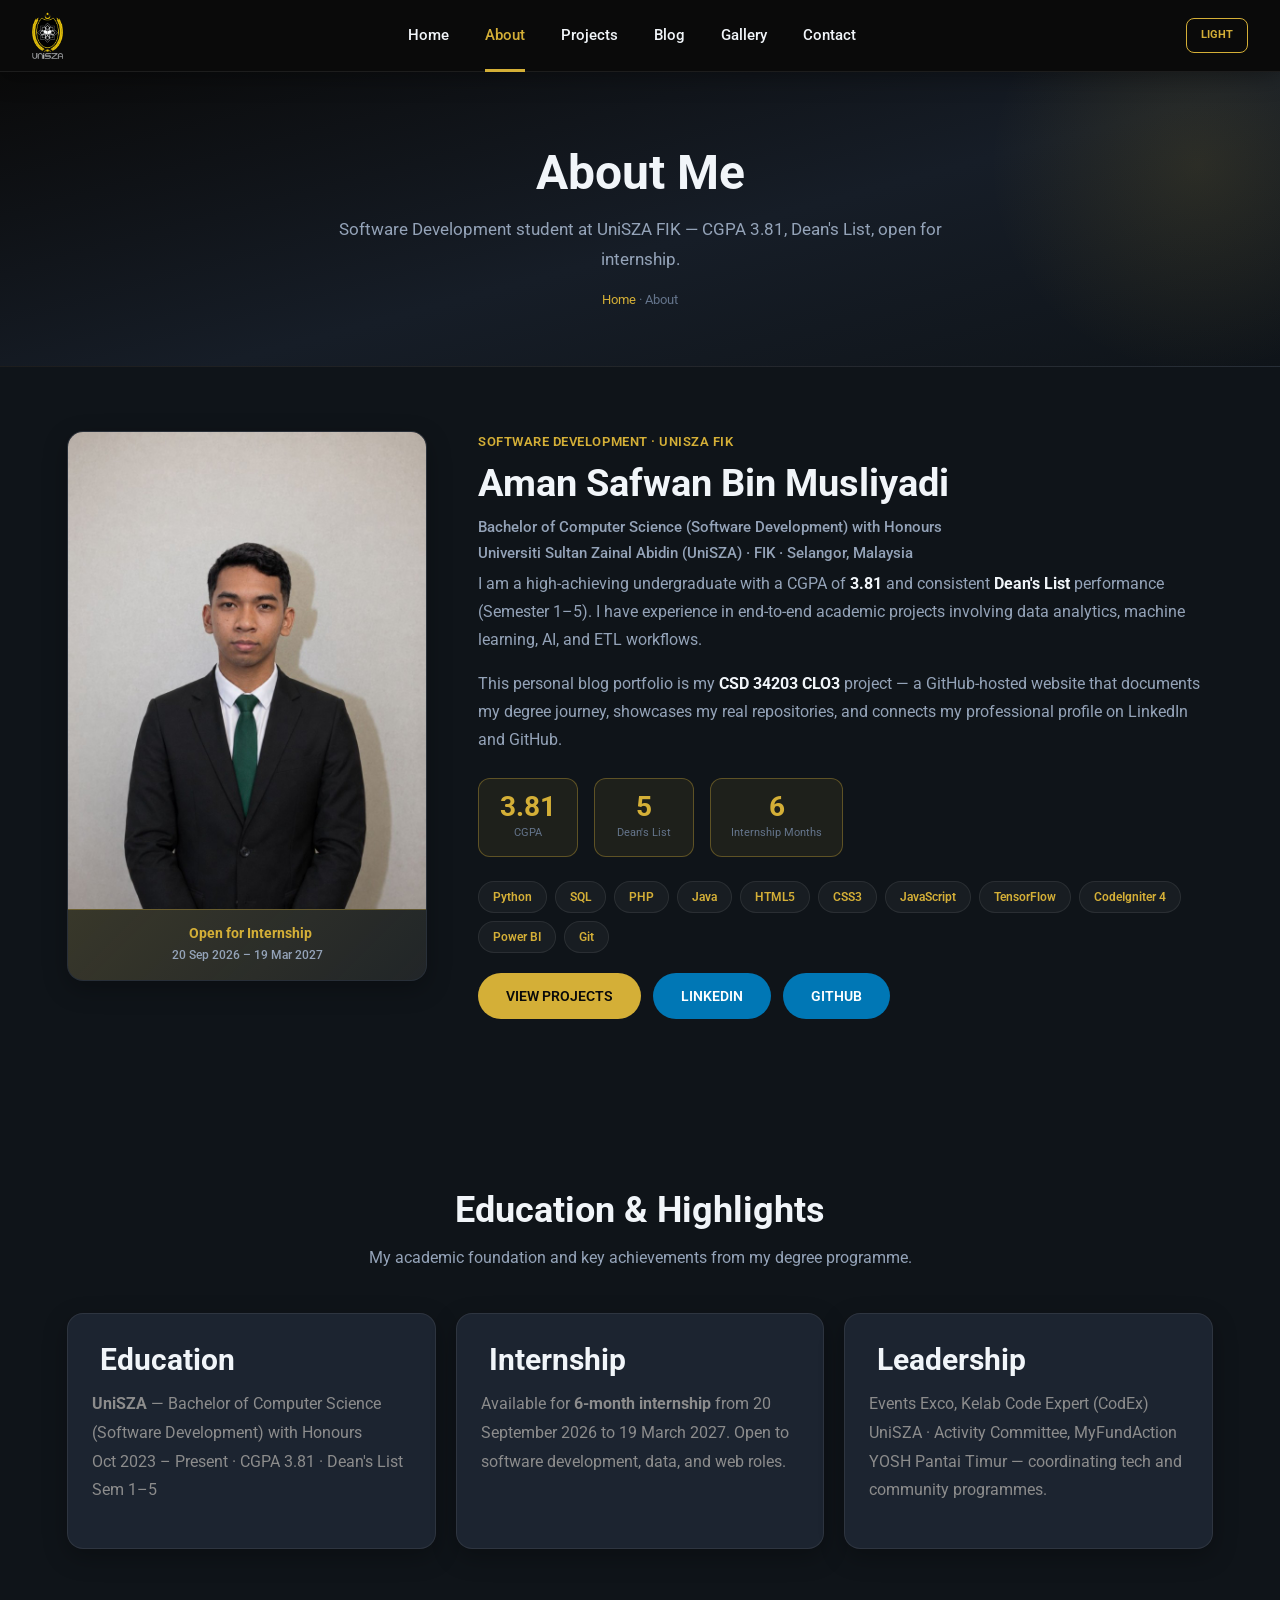
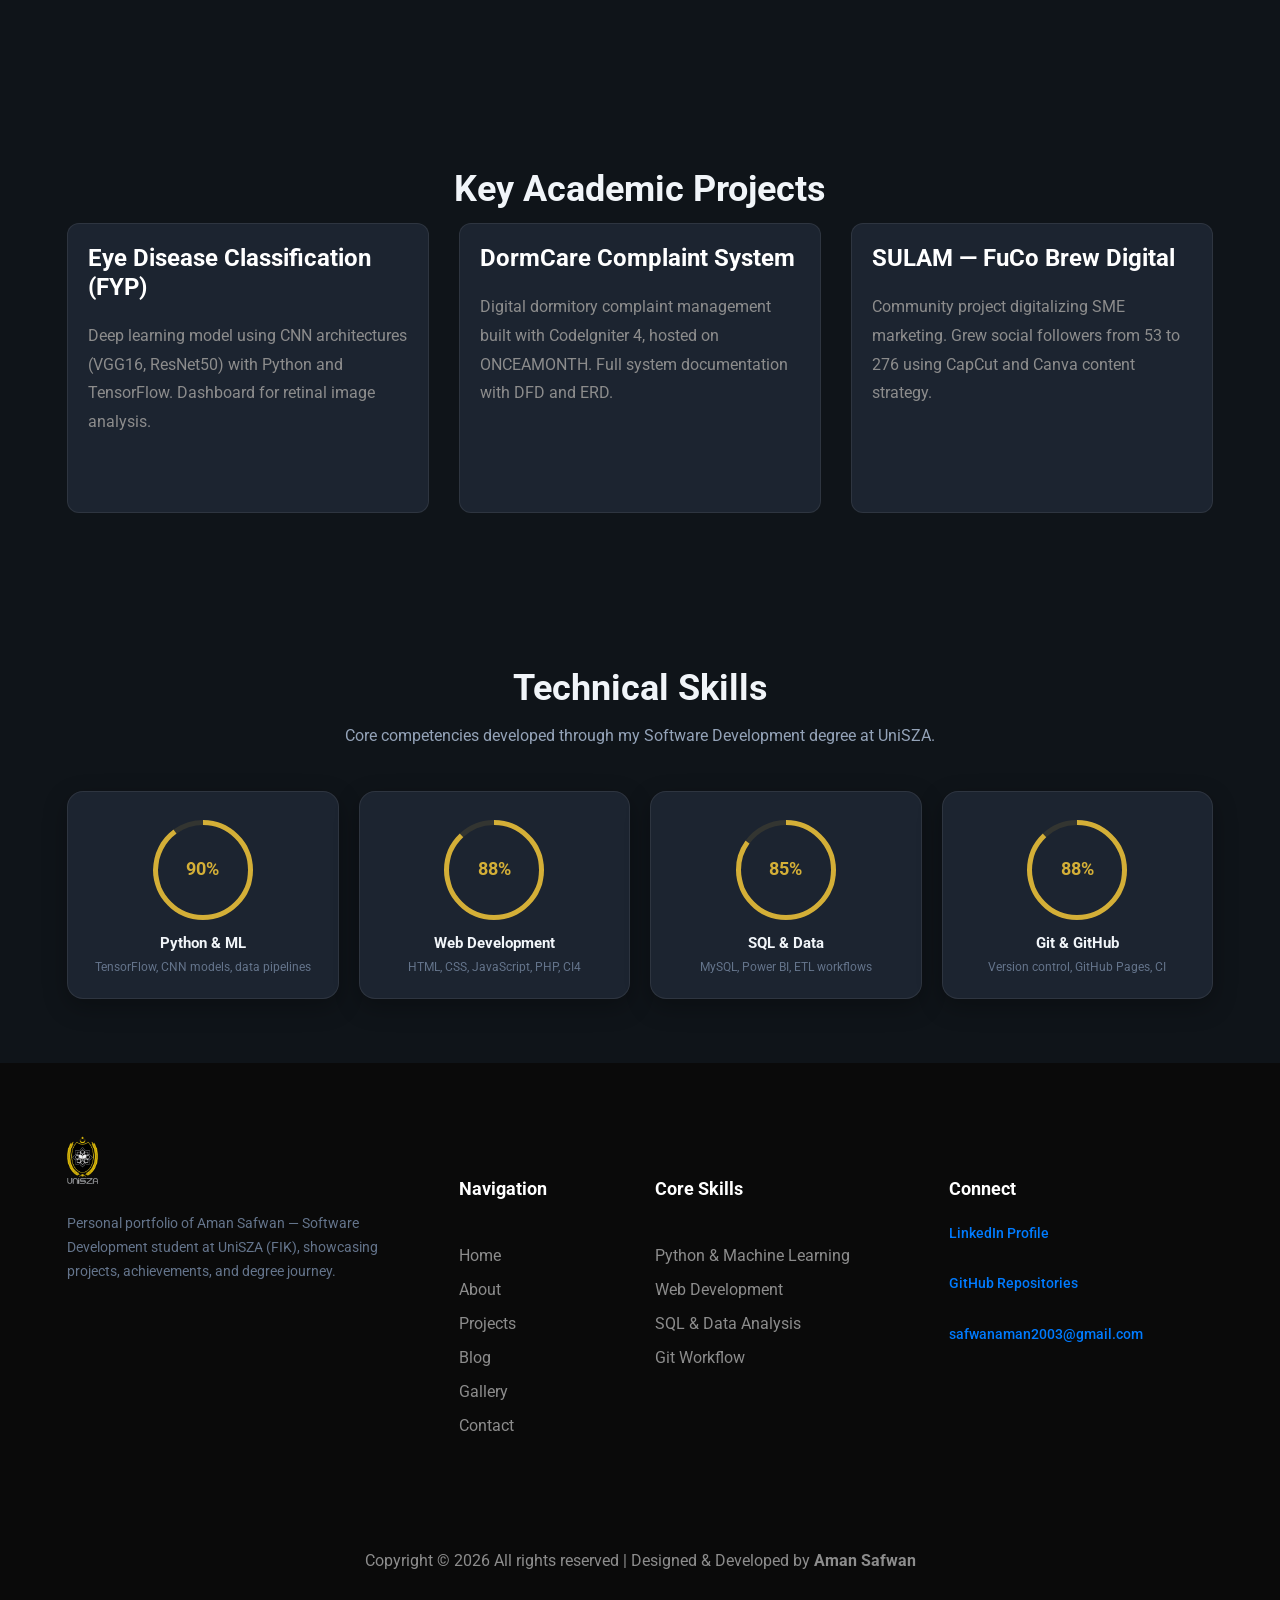
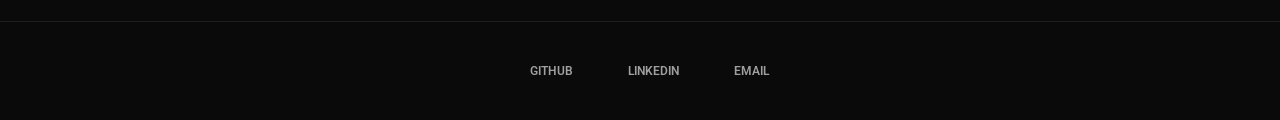
==== about.html @ 54c4cd7e "Polish About bio card, skills grid, and Gallery page UX. Fixes profile photo black gap, aligns skill" ====
<!DOCTYPE html>
<html lang="en">
<head>
  <meta charset="UTF-8">
  <meta name="viewport" content="width=device-width, initial-scale=1.0">
  <title>Aman Safwan | About</title>
  <meta name="description" content="About Aman Safwan Bin Musliyadi — Bachelor of Computer Science (Software Development) student at UniSZA, CGPA 3.81, Dean's List.">
  <link rel="icon" href="img/unisza-logo.png" type="image/png">
  <link rel="apple-touch-icon" href="img/unisza-logo.png">
  <link href="https://fonts.googleapis.com/css?family=Roboto:300,400,500,700&display=swap" rel="stylesheet">
  <link rel="stylesheet" href="css/bootstrap.min.css">
  <link rel="stylesheet" href="css/font-awesome.min.css">
  <link rel="stylesheet" href="css/magnific-popup.css">
  <link rel="stylesheet" href="css/owl.carousel.min.css">
  <link rel="stylesheet" href="css/slicknav.min.css">
  <link rel="stylesheet" href="css/style.css">
  <link rel="stylesheet" href="css/theme-unisza.css">
  <link rel="stylesheet" href="css/components.css">
</head>
<body>
  <div id="preloder"><div class="loader"></div></div>
  <header class="header-section">
    <a href="index.html" class="site-logo"><img src="img/unisza-logo.png" alt="UniSZA — Universiti Sultan Zainal Abidin"></a>
    <ul class="main-menu">
      <li><a href="index.html">Home</a></li>
      <li><a href="about.html">About</a></li>
      <li><a href="projects.html">Projects</a></li>
      <li><a href="blog.html">Blog</a></li>
      <li><a href="gallery.html">Gallery</a></li>
      <li><a href="contact.html">Contact</a></li>
    </ul>
    <div class="header-add"></div>
  </header>

  <section class="page-hero">
    <div class="container">
      <h2>About Me</h2>
      <p>Software Development student at UniSZA FIK — CGPA 3.81, Dean's List, open for internship.</p>
      <div class="breadcrumb-bar"><a href="index.html">Home</a> · About</div>
    </div>
  </section>

  <section class="about-bio-section spad">
    <div class="container">
      <div class="about-bio-grid reveal-on-scroll">
        <div class="about-bio-visual">
          <div class="about-bio-photo-wrap">
            <img src="img/gallery/raw-38.png" alt="Aman Safwan Bin Musliyadi — professional headshot" class="about-bio-photo">
          </div>
          <div class="about-bio-badge">
            <i class="fa fa-briefcase"></i> Open for Internship
            <small>20 Sep 2026 – 19 Mar 2027</small>
          </div>
        </div>
        <div class="about-bio-content character-info">
          <p class="about-bio-eyebrow">Software Development · UniSZA FIK</p>
          <h2>Aman Safwan Bin Musliyadi</h2>
          <h5>Bachelor of Computer Science (Software Development) with Honours</h5>
          <h5>Universiti Sultan Zainal Abidin (UniSZA) · FIK · Selangor, Malaysia</h5>
          <p>
            I am a high-achieving undergraduate with a CGPA of <strong>3.81</strong> and consistent <strong>Dean's List</strong> performance (Semester 1–5).
            I have experience in end-to-end academic projects involving data analytics, machine learning, AI, and ETL workflows.
          </p>
          <p>
            This personal blog portfolio is my <strong>CSD 34203 CLO3</strong> project — a GitHub-hosted website that documents my degree journey,
            showcases my real repositories, and connects my professional profile on LinkedIn and GitHub.
          </p>
          <div class="profile-stats">
            <div class="stat-box"><span class="stat-num-static">3.81</span><span class="stat-label">CGPA</span></div>
            <div class="stat-box"><span class="stat-num" data-count="5">0</span><span class="stat-label">Dean's List</span></div>
            <div class="stat-box"><span class="stat-num" data-count="6">0</span><span class="stat-label">Internship Months</span></div>
          </div>
          <div class="skill-tags">
            <span>Python</span><span>SQL</span><span>PHP</span><span>Java</span>
            <span>HTML5</span><span>CSS3</span><span>JavaScript</span><span>TensorFlow</span>
            <span>CodeIgniter 4</span><span>Power BI</span><span>Git</span>
          </div>
          <div class="about-actions">
            <a href="projects.html" class="site-btn">View Projects</a>
            <a href="https://www.linkedin.com/in/amansafwan/" target="_blank" rel="noopener noreferrer" class="site-btn linkedin-btn"><i class="fa fa-linkedin"></i> LinkedIn</a>
            <a href="https://github.com/AmanSafwan" target="_blank" rel="noopener noreferrer" class="site-btn sb-color">GitHub</a>
          </div>
        </div>
      </div>
    </div>
  </section>

  <section class="portfolio-section spad">
    <div class="container">
      <div class="section-heading text-center reveal-on-scroll">
        <h2>Education & Highlights</h2>
        <p>My academic foundation and key achievements from my degree programme.</p>
      </div>
      <div class="portfolio-grid">
        <article class="portfolio-card reveal-on-scroll">
          <h3><i class="fa fa-graduation-cap"></i> Education</h3>
          <p><strong>UniSZA</strong> — Bachelor of Computer Science (Software Development) with Honours<br>Oct 2023 – Present · CGPA 3.81 · Dean's List Sem 1–5</p>
        </article>
        <article class="portfolio-card reveal-on-scroll">
          <h3><i class="fa fa-briefcase"></i> Internship</h3>
          <p>Available for <strong>6-month internship</strong> from 20 September 2026 to 19 March 2027. Open to software development, data, and web roles.</p>
        </article>
        <article class="portfolio-card reveal-on-scroll">
          <h3><i class="fa fa-users"></i> Leadership</h3>
          <p>Events Exco, Kelab Code Expert (CodEx) UniSZA · Activity Committee, MyFundAction YOSH Pantai Timur — coordinating tech and community programmes.</p>
        </article>
      </div>
    </div>
  </section>

  <section class="characters-boxes-section">
    <div class="container">
      <div class="section-heading text-center reveal-on-scroll"><h2>Key Academic Projects</h2></div>
      <div class="row">
        <div class="col-lg-4 col-sm-6">
          <article class="characters-box reveal-on-scroll">
            <h4>Eye Disease Classification (FYP)</h4>
            <p>Deep learning model using CNN architectures (VGG16, ResNet50) with Python and TensorFlow. Dashboard for retinal image analysis.</p>
          </article>
        </div>
        <div class="col-lg-4 col-sm-6">
          <article class="characters-box reveal-on-scroll">
            <h4>DormCare Complaint System</h4>
            <p>Digital dormitory complaint management built with CodeIgniter 4, hosted on ONCEAMONTH. Full system documentation with DFD and ERD.</p>
          </article>
        </div>
        <div class="col-lg-4 col-sm-6">
          <article class="characters-box reveal-on-scroll">
            <h4>SULAM — FuCo Brew Digital</h4>
            <p>Community project digitalizing SME marketing. Grew social followers from 53 to 276 using CapCut and Canva content strategy.</p>
          </article>
        </div>
      </div>
    </div>
  </section>

  <section class="skills-section spad">
    <div class="container">
      <div class="section-heading text-center reveal-on-scroll">
        <h2>Technical Skills</h2>
        <p>Core competencies developed through my Software Development degree at UniSZA.</p>
      </div>
      <div class="skills-rings-grid reveal-on-scroll">
        <div class="skill-ring-card">
          <div class="circle-progress skill-ring" data-cpid="id-1" data-cpvalue="90" data-cpcolor="#d4af37"></div>
          <h4>Python &amp; ML</h4>
          <p>TensorFlow, CNN models, data pipelines</p>
        </div>
        <div class="skill-ring-card">
          <div class="circle-progress skill-ring" data-cpid="id-2" data-cpvalue="88" data-cpcolor="#d4af37"></div>
          <h4>Web Development</h4>
          <p>HTML, CSS, JavaScript, PHP, CI4</p>
        </div>
        <div class="skill-ring-card">
          <div class="circle-progress skill-ring" data-cpid="id-3" data-cpvalue="85" data-cpcolor="#d4af37"></div>
          <h4>SQL &amp; Data</h4>
          <p>MySQL, Power BI, ETL workflows</p>
        </div>
        <div class="skill-ring-card">
          <div class="circle-progress skill-ring" data-cpid="id-4" data-cpvalue="88" data-cpcolor="#d4af37"></div>
          <h4>Git &amp; GitHub</h4>
          <p>Version control, GitHub Pages, CI</p>
        </div>
      </div>
    </div>
  </section>

  <footer class="footer-section">
    <div class="container">
      <div class="row">
        <div class="col-lg-4 col-md-6"><div class="footer-widget"><div class="about-widget"><img src="img/unisza-logo.png" alt="UniSZA logo"><p>Personal portfolio of Aman Safwan — Software Development student at UniSZA (FIK), showcasing projects, achievements, and degree journey.</p></div></div></div>
        <div class="col-lg-2 col-md-6 col-sm-6"><div class="footer-widget"><h2 class="fw-title">Navigation</h2><ul><li><a href="index.html">Home</a></li><li><a href="about.html">About</a></li><li><a href="projects.html">Projects</a></li><li><a href="blog.html">Blog</a></li><li><a href="gallery.html">Gallery</a></li><li><a href="contact.html">Contact</a></li></ul></div></div>
        <div class="col-lg-3 col-md-6 col-sm-6"><div class="footer-widget"><h2 class="fw-title">Core Skills</h2><ul><li><a href="#">Python & Machine Learning</a></li><li><a href="#">Web Development</a></li><li><a href="#">SQL & Data Analysis</a></li><li><a href="#">Git Workflow</a></li></ul></div></div>
        <div class="col-lg-3 col-md-6"><div class="footer-widget fw-latest-post"><h2 class="fw-title">Connect</h2><div class="latest-news-widget"><div class="ln-item"><div class="ln-text"><h6><a href="https://www.linkedin.com/in/amansafwan" target="_blank" rel="noopener noreferrer">LinkedIn Profile</a></h6></div></div><div class="ln-item"><div class="ln-text"><h6><a href="https://github.com/AmanSafwan" target="_blank" rel="noopener noreferrer">GitHub Repositories</a></h6></div></div><div class="ln-item"><div class="ln-text"><h6><a href="mailto:safwanaman2003@gmail.com">safwanaman2003@gmail.com</a></h6></div></div></div></div></div>
      </div>
      <div class="copyright text-center mt-4"><p>Copyright &copy; <span id="year"></span> All rights reserved | Designed & Developed by <strong>Aman Safwan</strong></p></div>
    </div>
    <div class="social-links-warp"><div class="container"><div class="social-links"><a href="https://github.com/AmanSafwan" target="_blank" rel="noopener noreferrer"><i class="fa fa-github"></i><span>github</span></a><a href="https://www.linkedin.com/in/amansafwan" target="_blank" rel="noopener noreferrer"><i class="fa fa-linkedin"></i><span>linkedin</span></a><a href="mailto:safwanaman2003@gmail.com"><i class="fa fa-envelope"></i><span>email</span></a></div></div></div>
  </footer>

  <script src="js/jquery-3.2.1.min.js"></script>
  <script src="js/bootstrap.min.js"></script>
  <script src="js/jquery.slicknav.js"></script>
  <script src="js/owl.carousel.min.js"></script>
  <script src="js/circle-progress.min.js"></script>
  <script src="js/jquery.magnific-popup.min.js"></script>
  <script src="js/main.js"></script>
</body>
</html>
---- css/style.css ----
/* ===================================
--------------------------------------
  TheQuest - Gaming Magazine Template
  Version: 1.0
--------------------------------------
======================================*/


/*----------------------------------------*/
/* Template default CSS
/*----------------------------------------*/

html,
body {
	height: 100%;
	font-family: "Roboto", sans-serif;
	-webkit-font-smoothing: antialiased;
	font-smoothing: antialiased;
}

h1,
h2,
h3,
h4,
h5,
h6 {
	margin: 0;
	color: #111111;
	font-weight: 700;
}

h1 {
	font-size: 70px;
}

h2 {
	font-size: 36px;
}

h3 {
	font-size: 30px;
}

h4 {
	font-size: 24px;
}

h5 {
	font-size: 18px;
}

h6 {
	font-size: 16px;
}

p {
	font-size: 16px;
	color: #8c8c8c;
	line-height: 1.8;
}

img {
	max-width: 100%;
}

input:focus,
select:focus,
button:focus,
textarea:focus {
	outline: none;
}

a:hover,
a:focus {
	text-decoration: none;
	outline: none;
}

ul,
ol {
	padding: 0;
	margin: 0;
}

/*---------------------
Helper CSS
 -----------------------*/

.section-title {
	text-align: center;
}

.section-title h2 {
	font-size: 36px;
}

.set-bg {
	background-repeat: no-repeat;
	background-size: cover;
	background-position: top center;
}

.spad {
	padding-top: 106px;
	padding-bottom: 106px;
}

.text-white h1,
.text-white h2,
.text-white h3,
.text-white h4,
.text-white h5,
.text-white h6,
.text-white p,
.text-white span,
.text-white li,
.text-white a {
	color: #fff;
}

/*---------------------
Commom elements
 -----------------------*/

/* buttons */

.site-btn {
	display: inline-block;
	border: none;
	font-size: 14px;
	font-weight: 600;
	min-width: 164px;
	padding: 21px 47px;
	border-radius: 50px;
	text-transform: uppercase;
	background: #10ddb4;
	color: #161616;
	line-height: 1;
	cursor: pointer;
	text-align: center;
}

.site-btn:hover {
	color: #161616;
}

.site-btn.sb-color {
	background: #ff1f56;
	color: #fff;
}

.site-btn.sb-color:hover {
	color: #fff;
}

/* Preloder */

#preloder {
	position: fixed;
	width: 100%;
	height: 100%;
	top: 0;
	left: 0;
	z-index: 999999;
	background: #000;
}

.loader {
	width: 40px;
	height: 40px;
	position: absolute;
	top: 50%;
	left: 50%;
	margin-top: -13px;
	margin-left: -13px;
	border-radius: 60px;
	animation: loader 0.8s linear infinite;
	-webkit-animation: loader 0.8s linear infinite;
}

@keyframes loader {
	0% {
		-webkit-transform: rotate(0deg);
		transform: rotate(0deg);
		border: 4px solid #f44336;
		border-left-color: transparent;
	}
	50% {
		-webkit-transform: rotate(180deg);
		transform: rotate(180deg);
		border: 4px solid #673ab7;
		border-left-color: transparent;
	}
	100% {
		-webkit-transform: rotate(360deg);
		transform: rotate(360deg);
		border: 4px solid #f44336;
		border-left-color: transparent;
	}
}

@-webkit-keyframes loader {
	0% {
		-webkit-transform: rotate(0deg);
		border: 4px solid #f44336;
		border-left-color: transparent;
	}
	50% {
		-webkit-transform: rotate(180deg);
		border: 4px solid #673ab7;
		border-left-color: transparent;
	}
	100% {
		-webkit-transform: rotate(360deg);
		border: 4px solid #f44336;
		border-left-color: transparent;
	}
}

/*------------------
Header section
 ---------------------*/

.header-section {
	position: absolute;
	width: 100%;
	left: 0;
	top: 0;
	background: #353535;
	z-index: 9999;
}

.site-logo {
	display: inline-block;
	padding: 12px 28px 11px;
	background: #111111;
	vertical-align: middle;
}

.site-logo img {
	display: block;
	height: 48px;
	width: auto;
	max-width: 118px;
	object-fit: contain;
}

.main-menu {
	display: inline-block;
	padding-left: 44px;
	position: relative;
	z-index: 99;
	background: #353535;
}

.main-menu li {
	display: inline-block;
}

.main-menu li a {
	position: relative;
	display: block;
	padding: 44px 7px;
	margin-right: 55px;
	font-size: 16px;
	font-weight: 500;
	color: #fff;
}

.main-menu li a:after {
	position: absolute;
	content: "";
	width: 0;
	height: 3px;
	left: 0;
	bottom: 0;
	background: #10ddb4;
	-webkit-transition: all 0.3s;
	transition: all 0.3s;
}

.main-menu li a:hover:after {
	width: 100%;
}

.slicknav_menu {
	display: none;
}

.header-add {
	position: absolute;
	right: 0;
	top: 0;
	width: 43%;
	height: 100%;
	text-align: right;
}

.header-add img {
	height: 100%;
}

.header-badge {
	display: -webkit-box;
	display: -ms-flexbox;
	display: flex;
	-webkit-box-align: center;
	-ms-flex-align: center;
	align-items: center;
	-webkit-box-pack: end;
	-ms-flex-pack: end;
	justify-content: flex-end;
	padding-right: 24px;
}

.header-badge span {
	display: inline-block;
	background: rgba(16, 221, 180, 0.15);
	border: 1px solid #10ddb4;
	color: #10ddb4;
	padding: 8px 14px;
	border-radius: 999px;
	font-size: 12px;
	font-weight: 700;
	letter-spacing: 0.4px;
}

/*------------------
   Hero-section
 ---------------------*/

.hero-item {
	height: 804px;
	display: -webkit-box;
	display: -ms-flexbox;
	display: flex;
	-webkit-box-align: center;
	-ms-flex-align: center;
	align-items: center;
	-webkit-box-pack: center;
	-ms-flex-pack: center;
	justify-content: center;
	text-align: center;
	position: relative;
	padding-top: 140px;
}

.hero-item:after {
	position: absolute;
	content: "";
	width: 100%;
	height: 100%;
	left: 0;
	top: 0;
	background: #0d0d11;
	opacity: 0.74;
	z-index: 1;
}

.hero-item .container {
	position: relative;
	z-index: 9;
}

.hero-item h2 {
	font-size: 96px;
	font-weight: 700;
	color: #fff;
	margin-bottom: 15px;
}

.hero-item p {
	font-size: 20px;
	margin-bottom: 35px;
}

.hero-item .site-btn,
.hero-item p,
.hero-item h2 {
	position: relative;
	top: 50px;
	opacity: 0;
}

.hero-slider .owl-item.active .hero-item h2,
.hero-slider .owl-item.active .hero-item p,
.hero-slider .owl-item.active .hero-item .site-btn {
	top: 0;
	opacity: 1;
}

.hero-slider .owl-item.active .hero-item h2 {
	-webkit-transition: all 0.5s ease 0.4s;
	transition: all 0.5s ease 0.4s;
}

.hero-slider .owl-item.active .hero-item p {
	-webkit-transition: all 0.5s ease 0.6s;
	transition: all 0.5s ease 0.6s;
}

.hero-slider .owl-item.active .hero-item .site-btn {
	-webkit-transition: all 0.5s ease 0.8s;
	transition: all 0.5s ease 0.8s;
}

.slider-progress-bar {
	position: absolute;
	width: 100%;
	bottom: 0;
	left: 0;
}

.slider-progress-bar .progress {
	height: 4px;
	background: #10ddb4;
	-webkit-animation: sliderProgressBar ease;
	animation: sliderProgressBar ease;
}

.my-slider:hover .slider-progress-bar .progress {
	-webkit-animation-play-state: paused;
	animation-play-state: paused;
}

@-webkit-keyframes sliderProgressBar {
	0% {
		width: 0%;
	}
	100% {
		width: 100%;
	}
}

@keyframes sliderProgressBar {
	0% {
		width: 0%;
	}
	100% {
		width: 100%;
	}
}

/*------------------
   Blog-section
 ---------------------*/

.blog-section {
	background: #1c1c1c;
}

.blog-section .blog-posts {
	margin-bottom: -70px;
}

.blog-post {
	margin-bottom: 70px;
}

.blog-post img {
	margin-bottom: 34px;
	min-width: 100%;
}

.blog-post .post-date {
	display: inline-block;
	font-size: 14px;
	font-weight: 700;
	padding: 3px 16px;
	margin-bottom: 25px;
	background: #10ddb4;
}

.blog-post h3 {
	color: #fff;
	margin-bottom: 10px;
}

.blog-post h4 {
	color: #fff;
	margin-bottom: 10px;
}

.blog-post .post-metas {
	margin-bottom: 30px;
}

.blog-post .post-metas .post-meta {
	position: relative;
	display: inline-block;
	color: #8c8c8c;
	font-size: 14px;
	padding-right: 15px;
	margin-right: 14px;
	margin-bottom: 5px;
}

.blog-post .post-metas .post-meta:after {
	position: absolute;
	content: "|";
	right: 0;
	top: 0;
	color: #8c8c8c;
	font-size: 14px;
}

.blog-post .post-metas .post-meta:last-child {
	margin-right: 0;
	padding-right: 0;
}

.blog-post .post-metas .post-meta:last-child:after {
	display: none;
}

.blog-post .post-metas a {
	color: #ffea00;
}

.blog-post .read-more {
	font-size: 14px;
	font-weight: 700;
	color: #10ddb4;
}

.blog-post.featured-post,
.blog-post.review-post,
.blog-post.single-post {
	margin-bottom: 80px;
}

.blog-post.featured-post p,
.blog-post.review-post p,
.blog-post.single-post p {
	margin-bottom: 40px;
}

.blog-post.featured-post .post-metas a,
.blog-post.review-post .post-metas a,
.blog-post.single-post .post-metas a {
	color: #10ddb4;
}

.blog-post.review-post .post-metas {
	margin-bottom: 5px;
}

.blog-post.review-post .rating {
	font-size: 17px;
	color: #ffd200;
	margin-bottom: 30px;
}

.blog-post.review-post .rating i {
	display: inline-block;
	margin-right: 4px;
}

.sb-widget {
	margin-bottom: 75px;
}

.sb-widget:last-child {
	margin-bottom: 0;
}

.sb-widget .sb-title {
	font-size: 18px;
	font-weight: 700;
	color: #fff;
	margin-bottom: 60px;
}

.sb-widget .sb-search input {
	width: 100%;
	height: 53px;
	font-size: 14px;
	font-style: italic;
	padding: 0 32px;
	border: none;
	border-bottom: 3px solid #10ddb4;
}

.sb-cata-list {
	list-style: none;
}

.sb-cata-list li {
	display: block;
	overflow: hidden;
	margin-bottom: 13px;
}

.sb-cata-list li a {
	display: block;
	color: #8c8c8c;
	font-size: 16px;
}

.sb-cata-list li span {
	float: right;
	display: inline-block;
	min-width: 25px;
	height: 25px;
	font-size: 11px;
	color: #1c1c1c;
	border-radius: 35px;
	background: #fff;
	text-align: center;
	padding: 5px 5px 0;
}

.sb-cata-list li:nth-child(1) span {
	background: #10ddb4;
}

.sb-cata-list li:nth-child(2) span {
	background: #ff1980;
}

.sb-cata-list li:nth-child(3) span {
	background: #ffe119;
}

.sb-cata-list li:nth-child(4) span {
	background: #5da9e4;
}

.sb-cata-list li:nth-child(5) span {
	background: #bd9bd2;
}

.sb-cata-list li:nth-child(6) span {
	background: #f89843;
}

.sb-cata-list li:last-child a {
	margin-bottom: 0;
}

.latest-news-widget .ln-item {
	margin-bottom: 29px;
	position: relative;
}

.latest-news-widget .ln-item:last-child {
	margin-bottom: 0;
}

.latest-news-widget .ln-item img {
	width: 85px;
	height: 85px;
	float: left;
	margin-right: 27px;
}

.latest-news-widget .ln-text {
	overflow: hidden;
}

.latest-news-widget .ln-text .ln-date {
	display: inline-block;
	font-size: 14px;
	font-weight: 700;
	padding: 1px 5px;
	margin-bottom: 10px;
	background: #10ddb4;
}

.latest-news-widget .ln-text h6 {
	font-size: 14px;
	font-weight: 500;
	color: #fff;
	margin-bottom: 5px;
}

.latest-news-widget .ln-text .ln-metas .ln-meta {
	position: relative;
	display: inline-block;
	color: #8c8c8c;
	font-size: 12px;
	padding-right: 13px;
	margin-right: 10px;
	margin-bottom: 5px;
}

.latest-news-widget .ln-text .ln-metas .ln-meta:after {
	position: absolute;
	content: "|";
	right: 0;
	top: 0;
	color: #8c8c8c;
	font-size: 14px;
}

.latest-news-widget .ln-text .ln-metas .ln-meta:last-child {
	margin-right: 0;
	padding-right: 0;
}

.latest-news-widget .ln-text .ln-metas .ln-meta:last-child:after {
	display: none;
}

.latest-news-widget .ln-text .ln-metas a {
	color: #ffea00;
}

.latest-news-widget.top-five .ln-index {
	position: absolute;
	left: 19px;
	top: -25px;
	width: 45px;
	height: 45px;
	font-size: 18px;
	font-weight: 700;
	color: #fff;
	background: #10ddb4;
	border-radius: 50%;
	display: -webkit-box;
	display: -ms-flexbox;
	display: flex;
	-webkit-box-align: center;
	-ms-flex-align: center;
	align-items: center;
	-webkit-box-pack: center;
	-ms-flex-pack: center;
	justify-content: center;
}

.latest-news-widget.top-five .ln-item {
	margin-bottom: 59px;
}

.latest-news-widget.top-five .ln-item:nth-child(1) .ln-index {
	background: #ff5581;
}

.latest-news-widget.top-five .ln-item:nth-child(2) .ln-index {
	background: #10ddb4;
}

.latest-news-widget.top-five .ln-item:nth-child(3) .ln-index {
	background: #5da9e4;
}

.latest-news-widget.top-five .ln-item:nth-child(4) .ln-index {
	background: #ffe119;
}

.latest-news-widget.top-five .ln-item:nth-child(5) .ln-index {
	background: #bd9bd2;
}

.latest-news-widget.top-five .ln-item:last-child {
	margin-bottom: 0;
}

.latest-comments-widget .lc-item {
	margin-bottom: 23px;
}

.latest-comments-widget .lc-item:last-child {
	margin-bottom: 0;
}

.latest-comments-widget .lc-item img {
	float: left;
	width: 55px;
	height: 55px;
	border-radius: 50%;
	margin-right: 24px;
}

.latest-comments-widget .lc-text {
	overflow: hidden;
}

.latest-comments-widget .lc-text h6 {
	color: #fff;
	font-size: 16px;
	font-weight: 500;
	margin-bottom: 8px;
}

.latest-comments-widget .lc-text span {
	color: #8c8c8c;
	font-size: 14px;
	font-weight: 400;
	display: inline-block;
	padding: 0 5px;
}

.latest-comments-widget .lc-text a {
	color: #10ddb4;
	font-size: 14px;
	font-weight: 400;
}

.latest-comments-widget .lc-date {
	color: #a5a4a4;
	font-weight: 700;
	font-size: 12px;
}

/* ------------------
Blog list section
 ---------------------*/

.blog-list-section {
	background: #222222;
}

.small-blog-list .sb-item {
	margin-bottom: 43px;
	position: relative;
}

.small-blog-list .sb-item:last-child {
	margin-bottom: 0;
}

.small-blog-list .sb-item img {
	width: 166px;
	float: left;
	margin-right: 27px;
}

.small-blog-list .sb-text {
	overflow: hidden;
}

.small-blog-list .sb-text .sb-date {
	display: inline-block;
	font-size: 14px;
	font-weight: 700;
	padding: 1px 10px;
	margin-bottom: 10px;
	background: #10ddb4;
}

.small-blog-list .sb-text h6 {
	font-size: 18px;
	font-weight: 500;
	color: #fff;
	margin-bottom: 5px;
}

.small-blog-list .sb-text .sb-metas {
	margin-bottom: 10px;
}

.small-blog-list .sb-text .sb-metas .sb-meta {
	position: relative;
	display: inline-block;
	color: #8c8c8c;
	font-size: 12px;
	padding-right: 13px;
	margin-right: 10px;
	margin-bottom: 5px;
}

.small-blog-list .sb-text .sb-metas .sb-meta:after {
	position: absolute;
	content: "|";
	right: 0;
	top: 0;
	color: #8c8c8c;
	font-size: 14px;
}

.small-blog-list .sb-text .sb-metas .sb-meta:last-child {
	margin-right: 0;
	padding-right: 0;
}

.small-blog-list .sb-text .sb-metas .sb-meta:last-child:after {
	display: none;
}

.small-blog-list .sb-text .sb-metas a {
	color: #ffea00;
}

.small-blog-list .sb-text p {
	margin-bottom: 0;
}

/* ----------------
Video section
 ---------------------*/

.video-section {
	padding: 70px 0;
	background: #2d2d2d;
	text-align: center;
}

.video-logo {
	margin-bottom: 40px;
}

.video-logo p {
	padding-top: 10px;
	margin-bottom: 0;
}

.video-popup-warp {
	position: relative;
}

.video-popup-warp .video-play {
	display: block;
	position: absolute;
	width: 100px;
	height: 56px;
	padding-top: 9px;
	border-radius: 50px;
	top: calc(50% - 28px);
	left: calc(50% - 50px);
	font-size: 26px;
	color: #fff;
	background: #ff2260;
}

/* ----------------
Footer section
 ---------------------*/

.footer-section {
	background: #000000;
	padding-top: 73px;
}

.footer-widget {
	margin-bottom: 40px;
}

.footer-widget .fw-title {
	font-size: 18px;
	font-weight: 700;
	color: #fff;
	padding-top: 42px;
	margin-bottom: 44px;
}

.footer-widget .about-widget img {
	margin-bottom: 28px;
	max-width: 110px;
	height: auto;
	display: block;
}

.footer-widget ul {
	list-style: none;
}

.footer-widget ul li {
	display: block;
}

.footer-widget ul li a {
	display: inline-block;
	color: #8c8c8c;
	font-size: 16px;
	margin-bottom: 10px;
}

.footer-widget.fw-latest-post .fw-title {
	margin-bottom: 25px;
}

.copyright {
	color: #8c8c8c;
	font-size: 16px;
	padding: 35px 0 30px;
}

.copyright a {
	color: #8c8c8c;
}

.copyright a:hover {
	color: #10ddb4;
}

.copyright i {
	color: #a51111;
}

.social-links-warp {
	border-top: 1px solid #363636;
	padding: 45px 0;
}

.social-links a {
	margin-right: 104px;
	display: inline-block;
}

.social-links a:last-child {
	margin-right: 0;
}

.social-links a i {
	font-size: 30px;
	color: #d7d7d7;
	float: left;
	margin-right: 19px;
	overflow: hidden;
	-webkit-transition: all 0.3s;
	transition: all 0.3s;
}

.social-links a span {
	display: inline-block;
	font-size: 12px;
	font-weight: 600;
	text-transform: uppercase;
	color: #9f9fa0;
	padding-top: 10px;
	-webkit-transition: all 0.3s;
	transition: all 0.3s;
}

.social-links a:hover i {
	color: #10ddb4;
}

.main-menu li a.active:after {
	width: 100%;
}

.main-menu li a.active {
	color: #10ddb4;
}

.header-add {
	display: none;
}

.theme-toggle {
	position: absolute;
	right: 20px;
	top: 30px;
	padding: 10px 14px;
	border-radius: 20px;
	border: 1px solid #10ddb4;
	background: transparent;
	color: #10ddb4;
	font-size: 12px;
	font-weight: 700;
	text-transform: uppercase;
	cursor: pointer;
	z-index: 10000;
}

.site-btn {
	-webkit-transition: all 0.25s ease;
	transition: all 0.25s ease;
}

.site-btn:hover {
	-webkit-transform: translateY(-2px);
	transform: translateY(-2px);
	-webkit-box-shadow: 0 12px 25px rgba(16, 221, 180, 0.25);
	box-shadow: 0 12px 25px rgba(16, 221, 180, 0.25);
}

.read-more {
	-webkit-transition: color 0.2s ease;
	transition: color 0.2s ease;
}

.read-more:hover {
	color: #10ddb4;
}

.portfolio-section {
	background: #111111;
}

.portfolio-grid {
	display: grid;
	grid-template-columns: repeat(3, 1fr);
	gap: 20px;
}

.portfolio-card {
	background: #202020;
	border: 1px solid #2c2c2c;
	padding: 28px;
	border-radius: 12px;
	transition: transform 0.25s ease, border-color 0.25s ease;
}

.portfolio-card:hover {
	transform: translateY(-6px);
	border-color: #10ddb4;
}

.portfolio-card h3 {
	color: #fff;
	margin-bottom: 12px;
}

.portfolio-card p {
	margin-bottom: 15px;
}

.portfolio-card,
.characters-box,
.work-step-box,
.sb-widget {
	border-radius: 12px;
}

.repo-intro {
	color: #8c8c8c;
	margin-bottom: 25px;
}

.degree-checklist {
	margin-top: 18px;
	margin-bottom: 0;
	padding-left: 18px;
	color: #8c8c8c;
}

.degree-checklist li {
	margin-bottom: 10px;
}

.repo-grid {
	display: grid;
	grid-template-columns: repeat(3, 1fr);
	gap: 20px;
}

.repo-loading {
	color: #8c8c8c;
	background: rgba(255, 255, 255, 0.03);
	border: 1px solid #2b2b2b;
	padding: 18px;
	border-radius: 12px;
}

.repo-card {
	background: #1a1a1a;
	border: 1px solid #2b2b2b;
	padding: 20px;
	border-radius: 12px;
	height: 100%;
	display: -webkit-box;
	display: -ms-flexbox;
	display: flex;
	-webkit-box-orient: vertical;
	-webkit-box-direction: normal;
	-ms-flex-direction: column;
	flex-direction: column;
	-webkit-transition: all 0.2s ease;
	transition: all 0.2s ease;
}

.repo-card:hover {
	border-color: #10ddb4;
	-webkit-transform: translateY(-4px);
	transform: translateY(-4px);
}

.repo-card h4 {
	color: #fff;
	margin-bottom: 10px;
}

.repo-card h4 a {
	color: #fff;
}

.repo-card p {
	margin-bottom: 16px;
}

.repo-top {
	display: -webkit-box;
	display: -ms-flexbox;
	display: flex;
	-webkit-box-pack: justify;
	-ms-flex-pack: justify;
	justify-content: space-between;
	gap: 10px;
}

.repo-meta {
	display: -webkit-box;
	display: -ms-flexbox;
	display: flex;
	gap: 10px;
	-webkit-box-align: center;
	-ms-flex-align: center;
	align-items: center;
	color: #8c8c8c;
	font-size: 12px;
	white-space: nowrap;
}

.repo-lang {
	border: 1px solid rgba(16, 221, 180, 0.35);
	padding: 3px 8px;
	border-radius: 999px;
}

.repo-stars i {
	color: #ffd200;
}

.repo-bottom {
	margin-top: auto;
	display: -webkit-box;
	display: -ms-flexbox;
	display: flex;
	-webkit-box-pack: justify;
	-ms-flex-pack: justify;
	justify-content: space-between;
	-webkit-box-align: center;
	-ms-flex-align: center;
	align-items: center;
	gap: 10px;
}

.repo-updated {
	font-size: 12px;
	color: rgba(140, 140, 140, 0.85);
}

.portfolio-card,
.characters-box {
	height: 100%;
	display: -webkit-box;
	display: -ms-flexbox;
	display: flex;
	-webkit-box-orient: vertical;
	-webkit-box-direction: normal;
	-ms-flex-direction: column;
	flex-direction: column;
}

.characters-box {
	background: #1a1a1a;
	border: 1px solid #2b2b2b;
	padding: 20px;
}

.characters-box h4,
.characters-box p {
	margin-bottom: 14px;
}

.characters-box:hover {
	border-color: #10ddb4;
	-webkit-transform: translateY(-4px);
	transform: translateY(-4px);
	-webkit-transition: all 0.2s ease;
	transition: all 0.2s ease;
}

.contact-card {
	background: #111111;
	border: 1px solid #2d2d2d;
	border-radius: 12px;
	padding: 26px;
}

.social-links {
	display: -webkit-box;
	display: -ms-flexbox;
	display: flex;
	-webkit-box-pack: center;
	-ms-flex-pack: center;
	justify-content: center;
	-webkit-box-align: center;
	-ms-flex-align: center;
	align-items: center;
	-ms-flex-wrap: wrap;
	flex-wrap: wrap;
	gap: 36px;
}

.social-links a {
	margin-right: 0;
	display: -webkit-inline-box;
	display: -ms-inline-flexbox;
	display: inline-flex;
	-webkit-box-align: center;
	-ms-flex-align: center;
	align-items: center;
}

.social-links-warp {
	border-top: 1px solid #363636;
	padding: 30px 0 40px;
}

.form-status {
	margin-top: 20px;
	font-size: 14px;
}

.form-status.success {
	color: #10ddb4;
}

.form-status.error {
	color: #ff5a72;
}

.scroll-top-btn {
	position: fixed;
	right: 20px;
	bottom: 24px;
	width: 44px;
	height: 44px;
	border: 1px solid #10ddb4;
	background: #111111;
	color: #10ddb4;
	border-radius: 50%;
	cursor: pointer;
	opacity: 0;
	visibility: hidden;
	-webkit-transform: translateY(10px);
	transform: translateY(10px);
	-webkit-transition: all 0.25s ease;
	transition: all 0.25s ease;
	z-index: 999;
}

.scroll-top-btn.visible {
	opacity: 1;
	visibility: visible;
	-webkit-transform: translateY(0);
	transform: translateY(0);
}

.scroll-top-btn:hover {
	background: #10ddb4;
	color: #0f172a;
}

body.light-theme {
	background: #f4f6f8;
}

body.light-theme .header-section,
body.light-theme .main-menu,
body.light-theme .blog-section,
body.light-theme .characters-section,
body.light-theme .characters-boxes-section,
body.light-theme .work-steps-section,
body.light-theme .game-section,
body.light-theme .blog-list-section,
body.light-theme .footer-section {
	background: #ffffff;
}

body.light-theme .page-top-section:after,
body.light-theme .hero-item:after {
	background: #0b1120;
	opacity: 0.45;
}

body.light-theme h1,
body.light-theme h2,
body.light-theme h3,
body.light-theme h4,
body.light-theme h5,
body.light-theme h6 {
	color: #111111;
}

body.light-theme p,
body.light-theme .post-meta,
body.light-theme .sb-cata-list li a,
body.light-theme .copyright {
	color: #444444;
}

body.light-theme .main-menu li a {
	color: #111111;
}

body.light-theme .portfolio-card {
	background: #f8fafc;
	border-color: #d8e0e8;
}

body.light-theme .blog-post h3,
body.light-theme .blog-post h4,
body.light-theme .character-info h2,
body.light-theme .character-info h5,
body.light-theme .game-title h2,
body.light-theme .work-step-box h4,
body.light-theme .footer-widget .fw-title,
body.light-theme .latest-news-widget .ln-text h6,
body.light-theme .social-links a i,
body.light-theme .social-links a span {
	color: #0f172a;
}

body.light-theme .blog-post,
body.light-theme .characters-box,
body.light-theme .work-step-box,
body.light-theme .latest-news-widget .ln-item,
body.light-theme .footer-widget,
body.light-theme .contact-card {
	border-color: #d8e0e8;
}

body.light-theme .characters-box,
body.light-theme .contact-card,
body.light-theme .work-step-box,
body.light-theme .sb-widget {
	background: #f8fafc;
	border: 1px solid #d8e0e8;
}

body.light-theme .repo-card,
body.light-theme .repo-loading {
	background: #ffffff;
	border-color: #d8e0e8;
}

body.light-theme .repo-card h4,
body.light-theme .repo-card h4 a {
	color: #0f172a;
}

body.light-theme .repo-meta,
body.light-theme .repo-updated,
body.light-theme .repo-intro {
	color: #475569;
}

body.light-theme .repo-lang {
	border-color: rgba(14, 165, 233, 0.55);
}

body.light-theme .characters-box h4,
body.light-theme .work-step-box h4,
body.light-theme .latest-news-widget .ln-text h6,
body.light-theme .blog-post .post-metas .post-meta,
body.light-theme .footer-widget ul li a,
body.light-theme .character-info .cp-item h4 {
	color: #334155;
}

body.light-theme .blog-post .post-date,
body.light-theme .latest-news-widget .ln-text .ln-date,
body.light-theme .sb-cata-list li span {
	color: #0f172a;
}

body.light-theme .hero-item p,
body.light-theme .hero-item h2,
body.light-theme .page-top-section h2 {
	color: #ffffff;
}

body.light-theme .theme-toggle {
	background: #ffffff;
	border-color: #0ea5e9;
	color: #0f172a;
}

body.light-theme .scroll-top-btn {
	background: #ffffff;
	color: #0f172a;
	border-color: #0ea5e9;
}

body.light-theme .social-links a i,
body.light-theme .social-links a span {
	color: #334155;
}

body.light-theme .social-links a:hover i,
body.light-theme .social-links a:hover span {
	color: #10ddb4;
}

body.light-theme .characters-box img,
body.light-theme .blog-post img {
	border-radius: 10px;
}

body.light-theme .site-btn {
	color: #0f172a;
}

body.light-theme .social-links-warp {
	border-top-color: #d8e0e8;
}

body.light-theme .comment-form input,
body.light-theme .comment-form textarea {
	background: #ffffff;
	border: 1px solid #d8e0e8;
	color: #0f172a;
}

body.light-theme .comment-form input:focus,
body.light-theme .comment-form textarea:focus {
	border-color: #10ddb4;
}

/* ----------------
Other pages
 ---------------------*/

.page-top-section {
	height: 423px;
	position: relative;
	padding-top: 210px;
	text-align: center;
}

.page-top-section:after {
	position: absolute;
	content: "";
	width: 100%;
	height: 100%;
	left: 0;
	top: 0;
	background: #0d0d11;
	opacity: 0.74;
	z-index: 1;
}

.page-top-section .container {
	position: relative;
	z-index: 99;
}

.page-top-section h2 {
	position: relative;
	font-size: 72px;
	color: #fff;
	padding-bottom: 10px;
}

.page-top-section h2:after {
	position: absolute;
	content: "";
	width: 70px;
	height: 4px;
	bottom: 0;
	left: calc(50% - 35px);
	background: #10ddb4;
}

.site-pagination a {
	display: inline-block;
	font-size: 14px;
	color: #fff;
	font-weight: 500;
}

.site-pagination a.sp-next,
.site-pagination a.sp-prev {
	color: #8c8c8c;
	margin-right: 10px;
}

.site-pagination a.sp-next {
	margin-right: 0;
	margin-left: 10px;
}

.site-pagination a.active {
	color: #10ddb4;
}

/* ----------------
Single Post page
 ---------------------*/

.blog-post.single-post {
	margin-bottom: 0;
}

.blog-post.single-post p {
	margin-bottom: 30px;
}

.comments {
	padding-top: 50px;
}

.comments h5 {
	color: #fff;
	margin-bottom: 45px;
}

.comments-list {
	list-style: none;
	padding-top: 25px;
	padding-bottom: 25px;
}

.comments-list li {
	margin-bottom: 40px;
}

.comments-list img {
	float: left;
	margin-right: 28px;
	width: 55px;
	height: 55px;
	border-radius: 50%;
	min-width: auto;
}

.comments-list .comment-text {
	overflow: hidden;
}

.comments-list .comment-text h6 {
	color: #fff;
	font-weight: 500;
	margin-bottom: 5px;
}

.comments-list .comment-text .reply {
	padding-left: 7px;
	font-size: 14px;
	color: #10ddb4;
}

.comments-list .comment-text .comment-date {
	font-size: 12px;
	font-weight: 700;
	color: #a5a4a4;
	margin-bottom: 15px;
}

.comments-list .comment-text p {
	margin-bottom: 0;
}

.comment-form input,
.comment-form textarea {
	width: 100%;
	height: 53px;
	padding: 0 34px;
	margin-bottom: 34px;
	font-size: 14px;
	font-style: italic;
	color: #242424;
	border: none;
	border-bottom: 3px solid transparent;
}

.comment-form input:focus,
.comment-form textarea:focus {
	border-bottom-color: #10ddb4;
}

.comment-form textarea {
	height: 240px;
	resize: none;
	padding: 20px 34px 15px;
	margin-bottom: 31px;
}

/* ----------------
Responsive
 ---------------------*/

.characters-section {
	padding: 144px 0 118px;
	overflow: hidden;
	position: relative;
}

.character-info img {
	margin-bottom: 3px;
}

.character-info h2 {
	font-size: 48px;
	color: #fff;
	margin-bottom: 15px;
}

.character-info h5 {
	color: #fff;
	margin-bottom: 9px;
}

.character-info p {
	padding-top: 30px;
	margin-bottom: 40px;
}

.circle-progress {
	text-align: center;
	display: block;
	position: relative;
	margin-bottom: 5px;
}

.circle-progress canvas {
	-webkit-transform: rotate(90deg);
	transform: rotate(90deg);
}

.circle-progress .progress-value {
	position: absolute;
	width: 100%;
	top: 50%;
	margin-top: -12px;
}

.cp-item {
	display: inline-block;
	text-align: center;
	margin-right: 50px;
	margin-left: 10px;
	margin-bottom: 40px;
}

.cp-item h3 {
	font-size: 14px;
	font-weight: 400;
	color: #10ddb4;
}

.cp-item h4 {
	font-size: 14px;
	font-weight: 400;
	color: #8c8c8c;
}

.character-img {
	position: absolute;
}

.character-one {
	background: #1c1c1c;
}

.character-one .character-img {
	bottom: -180px;
	right: 0;
	width: 42%;
	text-align: right;
}

.character-two {
	background: #2d2d2d;
}

.character-two .character-img {
	bottom: -285px;
	left: 0;
	width: 68%;
}

.character-three {
	background: #000;
	background: #1c1c1c;
}

.character-three .character-img {
	bottom: 0;
	right: 0;
	width: 50%;
	text-align: right;
}

.character-four {
	background: #2d2d2d;
}

.character-four .character-img {
	bottom: -145px;
	left: 0;
	width: 50%;
}

.banner-section {
	padding: 90px 0 80px;
}

.banner-text {
	max-width: 550px;
	text-align: center;
	margin: 0 auto;
}

.banner-text .banner-logo {
	margin-bottom: 38px;
}

.banner-text .banner-logo h6 {
	margin-bottom: 25px;
}

.banner-text p {
	margin-bottom: 45px;
}

/* ------------
Game Page
 ---------------*/

.game-section {
	background: #1c1c1c;
	padding: 118px 0 60px;
	overflow: hidden;
}

.game-title {
	margin-bottom: 75px;
}

.game-title h2 {
	font-size: 48px;
	color: #fff;
	padding-top: 5px;
}

.about-game .rating {
	font-size: 17px;
	color: #ffd200;
	margin-bottom: 30px;
	padding-top: 5px;
}

.about-game .rating i {
	display: inline-block;
	margin-right: 4px;
}

.about-game p {
	margin-bottom: 70px;
}

.about-game-img {
	text-align: center;
	width: 570px;
	position: relative;
	top: -30px;
}

.characters-boxes-section {
	background: #000000;
	padding: 113px 0 90px;
}

.characters-box {
	margin-bottom: 30px;
}

.characters-box img {
	margin-bottom: 35px;
	min-width: 100%;
}

.characters-box h4 {
	color: #fff;
	margin-bottom: 20px;
}

.characters-box p {
	margin-bottom: 25px;
}

.characters-box .rm {
	color: #10ddb4;
	font-size: 16px;
	font-weight: 700;
	font-style: italic;
}

.work-steps-section {
	background: #1c1c1c;
	padding: 118px 0 120px;
	overflow: hidden;
}

.work-steps {
	position: relative;
}

.work-steps:after {
	position: absolute;
	content: "";
	max-width: 1127px;
	width: 100%;
	height: 152px;
	left: 25px;
	top: 25px;
	background-image: url("../img/work-line.png");
	background-repeat: no-repeat;
	background-size: contain;
}

.work-step-box {
	text-align: center;
	padding-top: 40px;
	position: relative;
	z-index: 2;
}

.work-step-box .ws-icon {
	width: 147px;
	height: 147px;
	margin: 0 auto 60px;
	display: -webkit-box;
	display: -ms-flexbox;
	display: flex;
	-webkit-box-align: center;
	-ms-flex-align: center;
	align-items: center;
	-webkit-box-pack: center;
	-ms-flex-pack: center;
	justify-content: center;
	background: #000;
	border: 2px solid #10ddb4;
	border-radius: 50%;
}

.work-step-box .ws-icon .fa {
	font-size: 48px;
	color: #10ddb4;
}

.work-step-box h4 {
	color: #fff;
	margin-bottom: 25px;
}

.work-step-box p {
	margin-bottom: 35px;
}

.work-step-box ul {
	list-style: none;
}

.work-step-box ul li {
	font-size: 16px;
	color: rgba(140, 140, 140, 0.5);
	margin-bottom: 15px;
}

.work-step-box ul li img {
	margin-right: 12px;
}

.testimonials-section {
	padding: 125px 0;
	background: #222222;
	overflow: hidden;
}

.testimonial-slider {
	margin: 0 -39px;
	width: auto;
}

.testimonial-slider .owl-dots {
	position: absolute;
	right: 35px;
	bottom: 20px;
}

.testimonial-slider .owl-dots .owl-dot {
	width: 9px;
	height: 9px;
	background: #7a7e7d;
	border-radius: 50%;
	display: -webkit-inline-box;
	display: -ms-inline-flexbox;
	display: inline-flex;
	margin-right: 11px;
}

.testimonial-slider .owl-dots .owl-dot:last-child {
	margin-right: 0;
}

.testimonial-slider .owl-dots .owl-dot.active {
	background: #10ddb4;
}

.owl-item.active .testimonial-info {
	opacity: 1;
	padding-left: 39px;
	-webkit-transition: all 0.4s ease 0.6s;
	transition: all 0.4s ease 0.6s;
}

.testimonial-text {
	background: #fff;
	padding: 48px 115px 55px 78px;
	margin-bottom: 41px;
	position: relative;
}

.testimonial-text:after {
	position: absolute;
	content: "";
	left: 46px;
	bottom: -2px;
	width: 50px;
	height: 45px;
	background: #fff;
	-webkit-transform: rotate(50deg) skew(10deg);
	transform: rotate(50deg) skew(10deg);
}

.testimonial-text .test-date {
	display: inline-block;
	width: 143px;
	height: 37px;
	padding-top: 8px;
	margin-bottom: 45px;
	margin-left: -10px;
	text-align: center;
	font-size: 14px;
	font-weight: 700;
	border-radius: 50px;
	background: #10ddb4;
}

.testimonial-text h4 {
	margin-bottom: 20px;
}

.testimonial-text p {
	margin-bottom: 0;
}

.testimonial-info {
	padding-left: 59px;
	opacity: 0;
	-webkit-transition: all 0.4s;
	transition: all 0.4s;
}

.testimonial-info img {
	float: left;
	width: 68px !important;
	height: 68px;
	margin-right: 17px;
	border: 2px solid #10ddb4;
	border-radius: 50%;
}

.testimonial-info .ti-text {
	padding-top: 20px;
}

.testimonial-info h5 {
	color: #10ddb4;
	font-style: italic;
	line-height: 1;
}

/* ----------------
Responsive
 ---------------------*/

@media (min-width: 1200px) {
	.container {
		max-width: 1176px;
	}
}

@media only screen and (min-width: 1200px) and (max-width: 1360px) {
	.main-menu li a {
		margin-right: 30px;
	}
	.header-add {
		width: 35%;
	}
	.character-two .character-img {
		bottom: -100px;
	}
	.character-three .character-img {
		width: 40%;
	}
	.character-one .character-img,
	.character-four .character-img {
		bottom: 0;
	}
}

/* Medium screen : 992px. */

@media only screen and (min-width: 992px) and (max-width: 1199px) {
	.main-menu {
		padding-left: 15px;
	}
	.main-menu li a {
		margin-right: 15px;
	}
	.header-add {
		width: 35%;
	}
	.social-links a {
		margin-right: 60px;
	}
	.character-one .character-img,
	.character-two .character-img,
	.character-four .character-img {
		bottom: 0;
	}
	.character-three .character-img {
		width: 44%;
	}
}

/* Tablet :768px. */

@media only screen and (min-width: 768px) and (max-width: 991px) {
	.site-logo {
		padding: 12px 20px 11px;
	}
	.site-logo img {
		height: 48px;
	}
	.main-menu {
		padding-left: 15px;
	}
	.main-menu li a {
		margin-right: 15px;
	}
	.header-add {
		display: none;
	}
	.hero-item h2 {
		font-size: 70px;
	}
	.blog-section .blog-posts {
		margin-bottom: 0;
	}
	.small-blog-list,
	.site-pagination {
		margin-bottom: 70px;
	}
	.sb-cata-list {
		width: 360px;
	}
	.social-links a {
		margin-right: 12px;
	}
	.about-game-img {
		width: auto;
		top: 0;
		padding-top: 50px;
	}
	.work-steps:after {
		left: 0px;
		top: 55px;
	}
	.work-step-box h4 {
		font-size: 18px;
	}
	.characters-section {
		padding-bottom: 0;
	}
	.character-one .character-img,
	.character-two .character-img,
	.character-three .character-img,
	.character-four .character-img {
		position: relative;
		left: 0;
		right: 0;
		bottom: 0;
		top: 0;
		width: 100%;
		padding-top: 70px;
	}
	.blog-post.single-post {
		margin-bottom: 70px;
	}
}

/* Large Mobile :480px. */

@media only screen and (max-width: 767px) {
	.site-logo {
		padding: 10px 14px 9px;
	}
	.site-logo img {
		height: 44px;
	}
	.main-menu,
	.header-add {
		display: none;
	}
	.header-section {
		background: #222222;
	}
	.slicknav_menu {
		display: block;
		background: transparent;
		padding: 0;
		margin-top: -43px;
	}
	.slicknav_nav {
		background: #353535;
	}
	.slicknav_nav ul {
		margin: 0;
	}
	.slicknav_nav .slicknav_row,
	.slicknav_nav a {
		padding: 10px 20px;
		margin: 0;
	}
	.slicknav_nav a:hover {
		border-radius: 0;
	}
	.slicknav_nav .slicknav_row:hover {
		border-radius: 0;
	}
	.slicknav_btn {
		margin: 0 0 10px 0;
		position: relative;
		top: -31px;
		right: 15px;
		background: #353535;
	}
	.theme-toggle {
		right: 70px;
		top: 24px;
		padding: 8px 10px;
		font-size: 11px;
	}
	.portfolio-grid {
		grid-template-columns: 1fr;
	}
	.repo-grid {
		grid-template-columns: 1fr;
	}
	.hero-item h2 {
		font-size: 70px;
	}
	.blog-section .blog-posts {
		margin-bottom: 0;
	}
	.small-blog-list,
	.site-pagination {
		margin-bottom: 70px;
	}
	.copyright {
		text-align: center;
	}
	.social-links {
		text-align: center;
	}
	.social-links a i {
		margin-right: 0;
	}
	.social-links a span {
		display: none;
	}
	.page-top-section h2 {
		font-size: 55px;
	}
	.about-game-img {
		width: auto;
		top: 0;
		padding-top: 50px;
	}
	.work-steps:after {
		display: none;
	}
	.testimonial-slider {
		margin: 0;
	}
	.testimonial-text {
		padding: 48px 40px 55px;
	}
	.characters-section {
		padding-bottom: 0;
	}
	.character-one .character-img,
	.character-two .character-img,
	.character-three .character-img,
	.character-four .character-img {
		position: relative;
		left: 0;
		right: 0;
		bottom: 0;
		top: 0;
		width: 100%;
		padding-top: 70px;
	}
	.blog-post.single-post {
		margin-bottom: 70px;
	}
}

/* Small Mobile :320px. */

@media only screen and (max-width: 479px) {
	.hero-item h2 {
		font-size: 50px;
	}
	.small-blog-list .sb-item img,
	.comments-list img {
		float: none;
		margin-bottom: 15px;
	}
	.page-top-section h2 {
		font-size: 45px;
	}
	.testimonial-slider .owl-dots {
		position: relative;
		bottom: 0;
		right: 0;
		padding-left: 46px;
	}
	.game-title h2 {
		font-size: 36px;
	}
}

.profile-photo-wrap {
	position: relative;
	text-align: center;
	padding: 0;
}

.profile-photo {
	width: 100%;
	max-width: 100%;
	border-radius: 0;
	border: none;
	box-shadow: none;
	object-fit: contain;
	object-position: top center;
}

.profile-badge {
	position: static;
	transform: none;
	left: auto;
	bottom: auto;
	background: transparent;
	color: inherit;
	padding: 16px 20px;
	border-radius: 0;
	font-size: 14px;
}

.profile-stats {
	display: flex;
	gap: 16px;
	margin: 24px 0;
	flex-wrap: wrap;
}

.stat-box {
	background: rgba(212, 175, 55, 0.08);
	border: 1px solid rgba(212, 175, 55, 0.35);
	border-radius: 12px;
	padding: 14px 20px;
	text-align: center;
	min-width: 100px;
}

.stat-num-static {
	display: block;
	font-size: 28px;
	font-weight: 700;
	color: #d4af37;
	line-height: 1;
}

.stat-num {
	display: block;
	font-size: 28px;
	font-weight: 700;
	color: #d4af37;
	line-height: 1;
}

.stat-label {
	font-size: 11px;
	color: #8c8c8c;
	margin-top: 4px;
	display: block;
}

.skill-tags {
	display: flex;
	flex-wrap: wrap;
	gap: 8px;
	margin: 20px 0;
}

.skill-tags span {
	background: rgba(255, 255, 255, 0.06);
	border: 1px solid #333;
	color: #10ddb4;
	padding: 6px 14px;
	border-radius: 999px;
	font-size: 12px;
	font-weight: 600;
	transition: all 0.2s ease;
}

.skill-tags span:hover {
	background: rgba(16, 221, 180, 0.15);
	border-color: #10ddb4;
	transform: translateY(-2px);
}

.about-actions {
	display: flex;
	flex-wrap: wrap;
	gap: 12px;
	margin-top: 10px;
}

.about-actions .site-btn {
	min-width: auto;
	padding: 16px 28px;
}

.section-heading h2 {
	color: #fff;
	margin-bottom: 12px;
}

.section-heading p {
	margin-bottom: 40px;
}

.portfolio-card h3 i {
	color: #10ddb4;
	margin-right: 8px;
}

.reveal-on-scroll {
	opacity: 0;
	transform: translateY(24px);
	transition: opacity 0.6s ease, transform 0.6s ease;
}

.reveal-on-scroll.revealed {
	opacity: 1;
	transform: translateY(0);
}

.spad-sm {
	padding-top: 60px;
	padding-bottom: 0;
}

.linkedin-banner {
	background: #111111;
}

.linkedin-card {
	display: flex;
	align-items: center;
	gap: 28px;
	background: linear-gradient(135deg, #1a1a2e 0%, #16213e 100%);
	border: 1px solid #0077b5;
	border-radius: 16px;
	padding: 32px;
	flex-wrap: wrap;
}

.linkedin-card-icon {
	font-size: 48px;
	color: #0077b5;
	flex-shrink: 0;
}

.linkedin-card-body {
	flex: 1;
	min-width: 220px;
}

.linkedin-card-body h3 {
	color: #fff;
	margin-bottom: 12px;
}

.linkedin-card-photo img {
	width: 90px;
	height: 90px;
	border-radius: 50%;
	object-fit: cover;
	border: 3px solid #0077b5;
}

.linkedin-btn {
	background: #0077b5 !important;
	color: #fff !important;
}

.linkedin-btn:hover {
	background: #005885 !important;
	box-shadow: 0 12px 25px rgba(0, 119, 181, 0.35) !important;
}

.linkedin-btn.full-width {
	width: 100%;
	display: block;
	text-align: center;
}

.linkedin-sidebar-card {
	text-align: center;
	padding: 10px 0;
}

.linkedin-sidebar-card img {
	width: 80px;
	height: 80px;
	border-radius: 50%;
	object-fit: cover;
	border: 3px solid #0077b5;
	margin-bottom: 12px;
}

.linkedin-sidebar-card h4 {
	color: #fff;
	font-size: 16px;
	margin-bottom: 6px;
}

.linkedin-sidebar-card p {
	font-size: 13px;
	margin-bottom: 16px;
}

.blog-filter {
	display: flex;
	gap: 10px;
	flex-wrap: wrap;
	margin-bottom: 40px;
}

.filter-btn {
	background: transparent;
	border: 1px solid #333;
	color: #8c8c8c;
	padding: 10px 20px;
	border-radius: 999px;
	font-size: 13px;
	font-weight: 600;
	cursor: pointer;
	transition: all 0.2s ease;
}

.filter-btn:hover,
.filter-btn.active {
	background: #10ddb4;
	border-color: #10ddb4;
	color: #0f172a;
}

.blog-profile-img {
	max-height: 280px;
	object-fit: cover;
	object-position: top center;
	border-radius: 12px;
}

.quick-links {
	list-style: none;
}

.quick-links li {
	margin-bottom: 12px;
}

.quick-links a {
	color: #8c8c8c;
	font-size: 15px;
	transition: color 0.2s;
}

.quick-links a i {
	color: #10ddb4;
	margin-right: 10px;
	width: 18px;
}

.quick-links a:hover {
	color: #10ddb4;
}

.blog-post.hidden-post {
	display: none !important;
}

body.light-theme .linkedin-card {
	background: linear-gradient(135deg, #e8f4fd 0%, #f0f7ff 100%);
	border-color: #0077b5;
}

body.light-theme .linkedin-card-body h3,
body.light-theme .linkedin-sidebar-card h4,
body.light-theme .section-heading h2 {
	color: #0f172a;
}

body.light-theme .skill-tags span {
	background: #f0f7ff;
	border-color: #0077b5;
	color: #0077b5;
}

body.light-theme .stat-box {
	background: #f0f7ff;
	border-color: #0077b5;
}

body.light-theme .filter-btn {
	border-color: #d8e0e8;
	color: #475569;
}

body.light-theme .linkedin-banner {
	background: #f4f6f8;
}

@media only screen and (max-width: 767px) {
	.profile-photo-wrap {
		margin-top: 40px;
	}
	.about-actions .site-btn {
		width: 100%;
		text-align: center;
	}
	.linkedin-card {
		flex-direction: column;
		text-align: center;
	}
	.linkedin-card-photo {
		order: -1;
	}
}

/* ----------------
Photo Journal (Blog)
-------------------*/
.photo-journal-section .section-heading p {
	max-width: 780px;
	margin: 0 auto;
}

.gallery-filter {
	display: flex;
	flex-wrap: wrap;
	gap: 10px;
	justify-content: center;
	margin: 22px 0 28px;
}

.gallery-filter-btn {
	border: 1px solid rgba(255, 255, 255, 0.18);
	background: rgba(15, 23, 42, 0.45);
	color: #e2e8f0;
	padding: 10px 14px;
	border-radius: 999px;
	font-size: 13px;
	font-weight: 600;
	letter-spacing: 0.02em;
	transition: 0.2s ease;
}

.gallery-filter-btn:hover,
.gallery-filter-btn.active {
	background: linear-gradient(120deg, rgba(0, 119, 181, 0.85), rgba(25, 118, 210, 0.7));
	border-color: rgba(0, 119, 181, 0.9);
	color: #fff;
	transform: translateY(-1px);
}

.photo-grid {
	display: grid;
	grid-template-columns: repeat(12, 1fr);
	gap: 16px;
}

.photo-card {
	position: relative;
	display: block;
	grid-column: span 4;
	border-radius: 14px;
	overflow: hidden;
	background: rgba(15, 23, 42, 0.55);
	border: 1px solid rgba(255, 255, 255, 0.12);
	box-shadow: 0 14px 34px rgba(0, 0, 0, 0.25);
	transform: translateY(0);
	transition: transform 0.18s ease, box-shadow 0.18s ease, border-color 0.18s ease;
}

.photo-card img {
	display: block;
	width: 100%;
	height: 260px;
	object-fit: cover;
}

.photo-card:after {
	content: "";
	position: absolute;
	inset: 0;
	background: linear-gradient(180deg, rgba(2, 6, 23, 0.05) 10%, rgba(2, 6, 23, 0.78) 100%);
	pointer-events: none;
}

.photo-meta {
	position: absolute;
	left: 14px;
	right: 14px;
	bottom: 14px;
	z-index: 2;
}

.photo-tag {
	display: inline-block;
	font-size: 11px;
	font-weight: 700;
	letter-spacing: 0.04em;
	padding: 6px 10px;
	border-radius: 999px;
	background: rgba(0, 119, 181, 0.18);
	border: 1px solid rgba(0, 119, 181, 0.45);
	color: #e2e8f0;
}

.photo-meta h4 {
	margin: 10px 0 0;
	color: #fff;
	font-size: 16px;
	font-weight: 700;
	line-height: 1.25;
}

.photo-card:hover {
	transform: translateY(-4px);
	border-color: rgba(0, 119, 181, 0.55);
	box-shadow: 0 18px 44px rgba(0, 0, 0, 0.35);
}

@media only screen and (max-width: 991px) {
	.photo-card {
		grid-column: span 6;
	}
}

@media only screen and (max-width: 767px) {
	.photo-card {
		grid-column: span 12;
	}
	.photo-card img {
		height: 240px;
	}
}

body.light-theme .gallery-filter-btn {
	background: #ffffff;
	color: #0f172a;
	border-color: #d8e0e8;
}

body.light-theme .gallery-filter-btn:hover,
body.light-theme .gallery-filter-btn.active {
	color: #fff;
	border-color: rgba(0, 119, 181, 0.9);
}

body.light-theme .photo-card {
	background: #ffffff;
	border-color: rgba(15, 23, 42, 0.1);
}
---- css/theme-unisza.css ----
/* =============================================
   UniSZA Portfolio — Unified Design System
   Consistent colors, overlays, and image handling
   ============================================= */

:root {
	--unisza-gold: #d4af37;
	--unisza-gold-dark: #b8941f;
	--unisza-grey: #9ca3af;
	--unisza-grey-dark: #6b7280;
	--unisza-blue: #0077b5;
	--unisza-blue-dark: #005885;

	--bg-base: #0f1419;
	--bg-elevated: #161d27;
	--bg-surface: #1c2430;
	--bg-header: #0a0a0a;

	--text-primary: #f1f5f9;
	--text-secondary: #94a3b8;
	--text-muted: #64748b;

	--border-subtle: rgba(255, 255, 255, 0.08);
	--border-accent: rgba(212, 175, 55, 0.35);

	--overlay-hero: linear-gradient(
		160deg,
		rgba(8, 10, 14, 0.92) 0%,
		rgba(12, 16, 24, 0.82) 45%,
		rgba(8, 10, 14, 0.88) 100%
	);
	--overlay-page: linear-gradient(
		180deg,
		rgba(8, 10, 14, 0.88) 0%,
		rgba(10, 14, 20, 0.78) 100%
	);

	--radius-md: 12px;
	--radius-lg: 16px;
	--shadow-card: 0 8px 24px rgba(0, 0, 0, 0.28);
}

/* ---- Base ---- */
body {
	background: var(--bg-base);
	color: var(--text-secondary);
}

body.light-theme {
	--bg-base: #e8ecf1;
	--bg-elevated: #ffffff;
	--bg-surface: #f4f6f9;
	--text-primary: #0f172a;
	--text-secondary: #475569;
	--text-muted: #64748b;
	--border-subtle: rgba(15, 23, 42, 0.1);
	--overlay-hero: linear-gradient(
		160deg,
		rgba(8, 10, 14, 0.82) 0%,
		rgba(12, 16, 24, 0.72) 50%,
		rgba(8, 10, 14, 0.8) 100%
	);
	--overlay-page: linear-gradient(
		180deg,
		rgba(8, 10, 14, 0.8) 0%,
		rgba(10, 14, 20, 0.7) 100%
	);
	background: var(--bg-base);
}

/* ---- Header & logo (match UniSZA black) ---- */
.header-section,
.main-menu,
.site-logo {
	background: var(--bg-header) !important;
}

.site-logo {
	padding: 8px 16px 8px 0 !important;
	border-right: 1px solid var(--border-subtle);
}

.site-logo img {
	height: 48px !important;
	max-width: 118px !important;
}

.main-menu li a {
	color: var(--text-primary);
	padding-top: 38px;
	padding-bottom: 38px;
}

.main-menu li a:after {
	background: var(--unisza-gold);
}

body.light-theme .header-section,
body.light-theme .main-menu,
body.light-theme .site-logo {
	background: var(--bg-header) !important;
}

body.light-theme .main-menu li a {
	color: #e2e8f0;
}

/* ---- Background photos ---- */
.set-bg {
	background-position: center center;
	background-size: cover;
}

.hero-item:after,
.page-top-section:after {
	background: var(--overlay-hero);
	opacity: 1;
}

.page-top-section:after {
	background: var(--overlay-page);
}

.banner-section {
	position: relative;
	background-position: center center;
	background-size: cover;
}

.banner-section:before {
	content: "";
	position: absolute;
	inset: 0;
	background: var(--overlay-hero);
	z-index: 1;
}

.banner-section .container {
	position: relative;
	z-index: 2;
}

/* ---- Accent colors (replace gaming neon) ---- */
.site-btn {
	background: var(--unisza-gold);
	color: #0a0a0a;
}

.site-btn:hover {
	color: #0a0a0a;
	box-shadow: 0 10px 22px rgba(212, 175, 55, 0.28);
}

.site-btn.sb-color {
	background: var(--unisza-blue);
	color: #fff;
}

.site-btn.sb-color:hover {
	color: #fff;
	box-shadow: 0 10px 22px rgba(0, 119, 181, 0.3);
}

.read-more:hover,
.quick-links a:hover,
.site-pagination a.active,
.cp-item h3,
.portfolio-card h3 i,
.quick-links a i {
	color: var(--unisza-gold);
}

.theme-toggle {
	border-color: var(--unisza-gold);
	color: var(--unisza-gold);
}

.theme-toggle:hover {
	background: rgba(212, 175, 55, 0.12);
}

.scroll-top-btn {
	border-color: var(--unisza-gold);
	color: var(--unisza-gold);
}

.scroll-top-btn:hover {
	background: var(--unisza-gold);
	color: #0a0a0a;
}

.page-top-section h2:after {
	background: var(--unisza-gold);
}

.filter-btn:hover,
.filter-btn.active {
	background: var(--unisza-gold);
	border-color: var(--unisza-gold);
	color: #0a0a0a;
}

/* ---- Section backgrounds (unified) ---- */
.portfolio-section,
.characters-boxes-section,
.linkedin-banner,
.photo-journal-section,
.blog-section,
.feed-section {
	background: var(--bg-base);
}

.characters-section,
.work-steps-section {
	background: var(--bg-elevated);
}

.footer-section {
	background: var(--bg-header);
}

body.light-theme .portfolio-section,
body.light-theme .characters-boxes-section,
body.light-theme .linkedin-banner,
body.light-theme .photo-journal-section,
body.light-theme .blog-section,
body.light-theme .characters-section,
body.light-theme .work-steps-section,
body.light-theme .footer-section {
	background: var(--bg-elevated);
}

body.light-theme .characters-section {
	background: var(--bg-surface);
}

/* ---- Cards ---- */
.portfolio-card,
.repo-card,
.repo-loading,
.characters-box,
.blog-post,
.sb-widget,
.contact-card {
	background: var(--bg-surface);
	border-color: var(--border-subtle);
}

.portfolio-card:hover,
.repo-card:hover {
	border-color: var(--border-accent);
	box-shadow: var(--shadow-card);
}

.portfolio-card h3,
.repo-card h4,
.repo-card h4 a,
.character-info h2,
.character-info h5,
.section-heading h2,
.work-step-box h4,
.game-title h2,
.blog-post h3,
.blog-post h4 {
	color: var(--text-primary);
}

body.light-theme .portfolio-card,
body.light-theme .repo-card,
body.light-theme .characters-box,
body.light-theme .blog-post,
body.light-theme .sb-widget {
	background: var(--bg-elevated);
	border-color: var(--border-subtle);
}

/* ---- Work steps ---- */
.work-steps:after {
	display: none;
}

.work-step-box .ws-icon {
	background: var(--bg-surface);
	border-color: var(--unisza-gold);
}

.work-step-box .ws-icon .fa {
	color: var(--unisza-gold);
}

/* ---- Hero typography ---- */
.hero-item h2 {
	font-size: clamp(2rem, 5vw, 3.75rem);
	line-height: 1.15;
	text-shadow: 0 2px 16px rgba(0, 0, 0, 0.45);
}

.hero-item p {
	font-size: clamp(1rem, 2vw, 1.15rem);
	max-width: 720px;
	margin-left: auto;
	margin-right: auto;
	color: #cbd5e1;
	text-shadow: 0 1px 8px rgba(0, 0, 0, 0.4);
}

.page-top-section h2 {
	font-size: clamp(2rem, 4.5vw, 3.25rem);
	text-shadow: 0 2px 12px rgba(0, 0, 0, 0.4);
}

/* ---- Images: prevent harsh cropping ---- */
.photo-card {
	background: var(--bg-surface);
	border-color: var(--border-subtle);
	box-shadow: var(--shadow-card);
}

.photo-card img {
	height: auto;
	min-height: 200px;
	max-height: 280px;
	object-fit: contain;
	object-position: center center;
	background: #0a0e14;
}

.photo-card:after {
	background: linear-gradient(
		180deg,
		rgba(2, 6, 23, 0) 35%,
		rgba(2, 6, 23, 0.88) 100%
	);
}

.blog-profile-img {
	max-height: 320px;
	object-fit: contain;
	object-position: top center;
	background: var(--bg-surface);
	border: 1px solid var(--border-subtle);
}

.profile-photo {
	object-fit: contain;
	object-position: top center;
	border: none;
	box-shadow: none;
}

/* ---- About biodata stats & tags (UniSZA gold) ---- */
.stat-box {
	background: rgba(212, 175, 55, 0.08) !important;
	border: 1px solid var(--border-accent) !important;
	border-radius: var(--radius-md) !important;
}

.stat-num-static,
.stat-num {
	color: var(--unisza-gold) !important;
}

.stat-label {
	color: var(--text-muted) !important;
}

.skill-tags span {
	background: rgba(212, 175, 55, 0.1);
	border: 1px solid var(--border-accent);
	color: var(--text-secondary);
}

body.light-theme .about-bio-content h2,
body.light-theme .character-info h2 {
	color: var(--text-primary);
}

body.light-theme .about-bio-content h5,
body.light-theme .character-info h5 {
	color: var(--text-secondary);
}

body.light-theme .about-bio-content p,
body.light-theme .character-info p {
	color: var(--text-secondary);
}

.linkedin-sidebar-card img {
	display: none;
}

.linkedin-sidebar-card h4 {
	color: var(--text-primary);
}

.linkedin-sidebar-card p {
	color: var(--text-muted);
}

body.light-theme .sb-widget {
	background: var(--bg-elevated);
	border-color: var(--border-subtle);
}

body.light-theme .portfolio-card,
body.light-theme .characters-box {
	background: var(--bg-elevated);
	border-color: var(--border-subtle);
}

/* ---- Photo journal filters ---- */
.gallery-filter-btn {
	background: var(--bg-surface);
	border-color: var(--border-subtle);
	color: var(--text-secondary);
}

.gallery-filter-btn:hover,
.gallery-filter-btn.active {
	background: var(--unisza-gold);
	border-color: var(--unisza-gold);
	color: #0a0a0a;
}

body.light-theme .gallery-filter-btn {
	background: var(--bg-elevated);
	color: var(--text-secondary);
}

body.light-theme .photo-card {
	background: var(--bg-elevated);
}

body.light-theme .photo-card img {
	background: #eef1f5;
}

/* ---- Section headings ---- */
.section-heading h2 {
	font-size: clamp(1.75rem, 3vw, 2.25rem);
}

.section-heading p {
	color: var(--text-secondary);
}

/* ---- Footer logo ---- */
.footer-widget .about-widget img {
	max-width: 96px;
	opacity: 0.95;
}

.footer-widget .about-widget p {
	color: var(--text-muted);
	font-size: 14px;
	line-height: 1.7;
}

/* ---- Form focus ---- */
body.light-theme .comment-form input:focus,
body.light-theme .comment-form textarea:focus {
	border-color: var(--unisza-gold);
}

.form-status.success {
	color: var(--unisza-gold);
}

/* ---- Repo accents ---- */
.repo-lang {
	border-color: var(--border-accent);
	color: var(--unisza-gold);
}

.repo-card:hover {
	border-color: var(--border-accent);
}

/* ---- Responsive hero height ---- */
@media only screen and (max-width: 991px) {
	.hero-item {
		height: 620px;
		padding-top: 120px;
	}
}

@media only screen and (max-width: 767px) {
	.hero-item {
		height: 520px;
		padding-top: 100px;
	}

	.page-top-section {
		height: 320px;
		padding-top: 160px;
	}

	.photo-card img {
		min-height: 180px;
		max-height: 240px;
	}
}

/* ---- Stats & skills ---- */
.stat-box {
	background: rgba(212, 175, 55, 0.08);
	border-color: var(--border-accent);
}

.stat-num,
.stat-num-static {
	color: var(--unisza-gold);
}

.skill-tags span {
	background: rgba(255, 255, 255, 0.04);
	border-color: var(--border-subtle);
	color: var(--unisza-gold);
}

.skill-tags span:hover {
	background: rgba(212, 175, 55, 0.12);
	border-color: var(--unisza-gold);
}

body.light-theme .stat-box {
	background: rgba(212, 175, 55, 0.1);
	border-color: var(--border-accent);
}

body.light-theme .skill-tags span {
	background: #fff;
	border-color: var(--border-subtle);
	color: var(--unisza-gold-dark);
}

/* ---- Social bar & loader ---- */
.social-links-warp {
	background: var(--bg-header);
	border-top: 1px solid var(--border-subtle);
}

body.light-theme .social-links-warp {
	background: var(--bg-surface);
}

#preloder {
	background: var(--bg-header);
}
---- css/components.css ----
/* =============================================
   Components — Header, Feed, Interactions
   UniSZA-aligned professional UI
   ============================================= */

/* ---- Fixed header system ---- */
.header-section {
	position: fixed !important;
	top: 0;
	left: 0;
	right: 0;
	width: 100%;
	height: var(--header-h, 72px);
	display: flex;
	align-items: center;
	justify-content: space-between;
	padding: 0 clamp(12px, 3vw, 32px);
	background: var(--bg-header) !important;
	border-bottom: 1px solid var(--border-subtle);
	box-shadow: 0 4px 24px rgba(0, 0, 0, 0.35);
	transition: height 0.25s ease, box-shadow 0.25s ease;
}

.header-section.header-scrolled {
	height: 62px;
	box-shadow: 0 6px 28px rgba(0, 0, 0, 0.45);
}

body {
	padding-top: var(--header-h, 72px);
}

.site-logo {
	display: flex;
	align-items: center;
	padding: 8px 16px 8px 0 !important;
	background: transparent !important;
	border: none !important;
	flex-shrink: 0;
}

.site-logo img {
	height: 48px !important;
	width: auto !important;
	max-width: 118px !important;
	min-height: 48px !important;
	max-height: 48px !important;
	object-fit: contain;
	display: block;
}

.main-menu {
	display: flex;
	align-items: center;
	padding: 0 !important;
	background: transparent !important;
	flex: 1;
	justify-content: center;
}

.main-menu li {
	display: inline-flex;
}

.main-menu li a {
	padding: 0 18px !important;
	height: var(--header-h, 72px);
	display: inline-flex;
	align-items: center;
	margin-right: 0 !important;
	font-size: 15px;
	transition: color 0.2s ease;
}

.main-menu li a.active {
	color: var(--unisza-gold) !important;
}

.main-menu li a.active:after,
.main-menu li a:hover:after {
	width: calc(100% - 36px);
	left: 18px;
}

.header-actions {
	display: flex;
	align-items: center;
	gap: 12px;
	flex-shrink: 0;
}

.theme-toggle {
	position: static !important;
	top: auto !important;
	right: auto !important;
	margin: 0;
	padding: 8px 14px;
	border-radius: 8px;
	font-size: 11px;
	cursor: pointer;
}

/* ---- Page hero (no misaligned photo jumps) ---- */
.page-hero {
	position: relative;
	padding: 72px 0 56px;
	text-align: center;
	background: linear-gradient(165deg, var(--bg-header) 0%, var(--bg-elevated) 55%, var(--bg-base) 100%);
	border-bottom: 1px solid var(--border-subtle);
	overflow: hidden;
}

.page-hero:before {
	content: "";
	position: absolute;
	top: -40%;
	right: -10%;
	width: 420px;
	height: 420px;
	background: radial-gradient(circle, rgba(212, 175, 55, 0.12) 0%, transparent 70%);
	pointer-events: none;
}

.page-hero h1,
.page-hero h2 {
	position: relative;
	z-index: 1;
	font-size: clamp(2rem, 4vw, 3rem);
	color: var(--text-primary);
	margin-bottom: 12px;
}

.page-hero p {
	position: relative;
	z-index: 1;
	max-width: 640px;
	margin: 0 auto;
	color: var(--text-secondary);
	font-size: 1.05rem;
}

.page-hero .breadcrumb-bar {
	position: relative;
	z-index: 1;
	margin-top: 16px;
	font-size: 13px;
	color: var(--text-muted);
}

.page-hero .breadcrumb-bar a {
	color: var(--unisza-gold);
}

/* ---- Hero slider enhancements ---- */
.hero-section {
	margin-top: 0;
}

.hero-item {
	padding-top: 60px !important;
}

.hero-slider .owl-dots {
	position: absolute;
	bottom: 28px;
	left: 0;
	right: 0;
	z-index: 10;
}

.hero-slider .owl-dot span {
	background: rgba(255, 255, 255, 0.35) !important;
	width: 10px;
	height: 10px;
	margin: 4px 6px;
	transition: all 0.25s ease;
}

.hero-slider .owl-dot.active span,
.hero-slider .owl-dot:hover span {
	background: var(--unisza-gold) !important;
	transform: scale(1.15);
}

.hero-slider .owl-nav button {
	position: absolute;
	top: 50%;
	transform: translateY(-50%);
	width: 44px;
	height: 44px;
	border-radius: 50% !important;
	background: rgba(10, 10, 10, 0.55) !important;
	border: 1px solid var(--border-accent) !important;
	color: var(--unisza-gold) !important;
	font-size: 22px !important;
	z-index: 10;
	transition: background 0.2s ease;
}

.hero-slider .owl-nav button:hover {
	background: rgba(212, 175, 55, 0.2) !important;
}

.hero-slider .owl-nav .owl-prev { left: 20px; }
.hero-slider .owl-nav .owl-next { right: 20px; }

/* ---- LinkedIn / Facebook-style feed ---- */
.feed-section {
	background: var(--bg-base);
}

.feed-layout {
	display: grid;
	grid-template-columns: 1fr 340px;
	gap: 24px;
	align-items: start;
}

@media (max-width: 991px) {
	.feed-layout {
		grid-template-columns: 1fr;
	}
}

.feed-sync-bar {
	display: flex;
	flex-wrap: wrap;
	align-items: center;
	justify-content: space-between;
	gap: 12px 20px;
	padding: 14px 18px;
	margin-bottom: 22px;
	background: linear-gradient(135deg, rgba(0, 119, 181, 0.12), rgba(212, 175, 55, 0.08));
	border: 1px solid rgba(0, 119, 181, 0.25);
	border-radius: var(--radius-lg);
	font-size: 13px;
	color: var(--text-secondary);
}

.feed-sync-left,
.feed-sync-right {
	display: flex;
	flex-wrap: wrap;
	align-items: center;
	gap: 10px 16px;
}

.feed-sync-dot {
	width: 8px;
	height: 8px;
	border-radius: 50%;
	background: #22c55e;
	box-shadow: 0 0 0 3px rgba(34, 197, 94, 0.25);
	animation: feedPulse 2s ease infinite;
}

@keyframes feedPulse {
	0%, 100% { opacity: 1; }
	50% { opacity: 0.6; }
}

.feed-sync-bar a {
	color: #0077b5;
	font-weight: 600;
	text-decoration: none;
}

.feed-sync-bar a:hover {
	text-decoration: underline;
}

.feed-sync-count {
	color: var(--text-muted);
}

.feed-sync-count strong {
	color: var(--unisza-gold);
}

.feed-sync-activity {
	display: inline-flex;
	align-items: center;
	gap: 6px;
	padding: 6px 12px;
	border-radius: 999px;
	background: rgba(0, 119, 181, 0.12);
	border: 1px solid rgba(0, 119, 181, 0.2);
}

.feed-composer-text {
	flex: 1;
	min-width: 0;
}

.feed-composer-text strong {
	display: block;
	font-size: 14px;
	color: var(--text-primary);
	margin-bottom: 2px;
}

.feed-composer-text p {
	margin: 0;
	color: var(--text-muted);
	font-size: 13px;
	line-height: 1.45;
}

.feed-loading {
	display: flex;
	flex-direction: column;
	align-items: center;
	justify-content: center;
	gap: 14px;
	padding: 48px 20px;
	color: var(--text-muted);
}

.feed-loading-spinner {
	width: 36px;
	height: 36px;
	border: 3px solid var(--border-subtle);
	border-top-color: var(--unisza-gold);
	border-radius: 50%;
	animation: feedSpin 0.8s linear infinite;
}

@keyframes feedSpin {
	to { transform: rotate(360deg); }
}

.feed-empty--live {
	padding: 40px 28px;
	text-align: left;
	max-width: 640px;
	margin: 0 auto;
}

.feed-empty--live h3 {
	margin: 0 0 12px;
	color: var(--text-primary);
	font-size: 1.15rem;
}

.feed-empty--live p {
	color: var(--text-secondary);
	line-height: 1.6;
	margin-bottom: 16px;
}

.feed-empty-icon {
	width: 56px;
	height: 56px;
	border-radius: 50%;
	background: rgba(0, 119, 181, 0.15);
	display: flex;
	align-items: center;
	justify-content: center;
	margin-bottom: 16px;
}

.feed-empty-icon i {
	font-size: 1.6rem;
	color: #0077b5;
}

.feed-setup-steps {
	margin: 0 0 20px 18px;
	padding: 0;
	color: var(--text-secondary);
	font-size: 14px;
	line-height: 1.65;
}

.feed-setup-steps a {
	color: #0077b5;
	font-weight: 600;
}

.feed-setup-steps code {
	font-size: 12px;
	background: rgba(212, 175, 55, 0.1);
	padding: 2px 6px;
	border-radius: 4px;
	color: var(--unisza-gold);
}

.feed-empty-actions {
	display: flex;
	flex-wrap: wrap;
	gap: 10px;
}

.feed-sync-pending {
	color: var(--text-muted);
	font-size: 12px;
}

.feed-sync-bar--empty .feed-sync-dot {
	background: #f59e0b;
	box-shadow: 0 0 0 3px rgba(245, 158, 11, 0.25);
	animation: none;
}

.feed-card--live {
	border-color: rgba(0, 119, 181, 0.35);
}

.feed-empty {
	text-align: center;
	padding: 48px 24px;
	background: var(--bg-surface);
	border: 1px dashed var(--border-subtle);
	border-radius: var(--radius-lg);
}

.feed-empty i {
	font-size: 2.5rem;
	color: #0077b5;
	margin-bottom: 12px;
}

.feed-empty p {
	color: var(--text-muted);
	margin-bottom: 16px;
}

.feed-author h4 a {
	color: inherit;
	text-decoration: none;
}

.feed-author h4 a:hover {
	color: var(--unisza-gold);
}

.feed-badge--live {
	color: #0077b5;
	background: rgba(0, 119, 181, 0.12);
	border-color: rgba(0, 119, 181, 0.25);
}

.feed-card-footer {
	padding: 10px 18px 14px;
	border-top: 1px solid var(--border-subtle);
	background: rgba(0, 0, 0, 0.15);
}

.feed-view-linkedin {
	display: inline-flex;
	align-items: center;
	gap: 8px;
	font-size: 12px;
	font-weight: 600;
	color: #0077b5;
	text-decoration: none;
}

.feed-view-linkedin:hover {
	text-decoration: underline;
	color: var(--unisza-gold);
}

.feed-image-link {
	display: block;
}

.linkedin-embed-wrap {
	background: #fff;
	padding: 0;
	overflow: hidden;
}

.linkedin-embed-wrap iframe {
	display: block;
	width: 100%;
	min-height: 520px;
	border: 0;
	margin: 0 auto;
	max-width: 504px;
}

.feed-card--embed .feed-card-footer {
	text-align: center;
}

.feed-sidebar-link {
	display: block;
	margin-top: 10px;
	text-align: center;
	font-size: 12px;
	font-weight: 600;
	color: #0077b5;
	text-decoration: none;
}

.feed-sidebar-link:hover {
	color: var(--unisza-gold);
}

.feed-howto-text {
	font-size: 12px;
	line-height: 1.55;
	color: var(--text-muted);
	margin: 0;
}

.linkedin-member-badge {
	min-height: 40px;
	margin: 12px 0;
	text-align: center;
}

.linkedin-member-badge iframe {
	max-width: 100%;
}

.feed-howto code {
	font-size: 11px;
	background: rgba(212, 175, 55, 0.1);
	padding: 2px 6px;
	border-radius: 4px;
	color: var(--unisza-gold);
}

.feed-modal,
.feed-drawer {
	position: fixed;
	inset: 0;
	z-index: 9999;
	display: flex;
	align-items: center;
	justify-content: center;
	padding: 20px;
}

.feed-modal[hidden],
.feed-drawer[hidden] {
	display: none;
}

.feed-modal.is-open,
.feed-drawer.is-open {
	display: flex;
}

.feed-modal-backdrop,
.feed-drawer-backdrop {
	position: absolute;
	inset: 0;
	background: rgba(0, 0, 0, 0.65);
	backdrop-filter: blur(4px);
}

.feed-modal-panel,
.feed-drawer-panel {
	position: relative;
	width: 100%;
	max-width: 440px;
	background: var(--bg-surface);
	border: 1px solid var(--border-subtle);
	border-radius: var(--radius-lg);
	padding: 24px;
	box-shadow: 0 24px 64px rgba(0, 0, 0, 0.45);
	animation: feedModalIn 0.25s ease;
}

.feed-drawer-panel {
	max-width: 480px;
}

@keyframes feedModalIn {
	from { opacity: 0; transform: scale(0.96) translateY(8px); }
	to { opacity: 1; transform: scale(1) translateY(0); }
}

.feed-modal-close {
	position: absolute;
	top: 12px;
	right: 12px;
	width: 32px;
	height: 32px;
	border: none;
	background: transparent;
	color: var(--text-muted);
	cursor: pointer;
	border-radius: 50%;
	transition: background 0.15s ease;
}

.feed-modal-close:hover {
	background: rgba(212, 175, 55, 0.12);
	color: var(--unisza-gold);
}

.feed-modal-panel h3,
.feed-drawer-panel h3 {
	margin: 0 0 12px;
	font-size: 1.1rem;
	color: var(--text-primary);
	padding-right: 28px;
}

.feed-share-excerpt {
	font-size: 14px;
	color: var(--text-secondary);
	line-height: 1.5;
	margin-bottom: 16px;
}

.feed-share-label {
	display: block;
	font-size: 12px;
	font-weight: 600;
	color: var(--text-muted);
	margin-bottom: 6px;
}

.feed-share-copy-row {
	display: flex;
	gap: 8px;
	margin-bottom: 18px;
}

.feed-share-input {
	flex: 1;
	min-width: 0;
	padding: 10px 12px;
	border: 1px solid var(--border-subtle);
	border-radius: var(--radius-md);
	background: var(--bg-elevated);
	color: var(--text-primary);
	font-size: 12px;
}

.feed-share-actions {
	display: flex;
	flex-wrap: wrap;
	gap: 8px;
}

.feed-share-chip {
	display: inline-flex;
	align-items: center;
	gap: 6px;
	padding: 8px 14px;
	border-radius: 999px;
	font-size: 12px;
	font-weight: 600;
	text-decoration: none;
	color: var(--text-secondary);
	background: var(--bg-elevated);
	border: 1px solid var(--border-subtle);
	transition: all 0.15s ease;
}

.feed-share-chip:hover {
	border-color: var(--unisza-gold);
	color: var(--unisza-gold);
}

.feed-share-chip.linkedin {
	color: #0077b5;
	border-color: rgba(0, 119, 181, 0.3);
}

.feed-share-chip.linkedin:hover {
	background: rgba(0, 119, 181, 0.12);
}

.feed-comment-preview {
	display: flex;
	gap: 12px;
	padding: 14px;
	background: var(--bg-elevated);
	border-radius: var(--radius-md);
	margin-bottom: 14px;
}

.feed-comment-preview img {
	width: 44px;
	height: 44px;
	border-radius: 50%;
	object-fit: cover;
	border: 2px solid var(--unisza-gold);
	flex-shrink: 0;
}

.feed-comment-preview p {
	margin: 6px 0 0;
	font-size: 13px;
	color: var(--text-secondary);
	line-height: 1.5;
	max-height: 4.5em;
	overflow: hidden;
}

.feed-comment-note {
	font-size: 13px;
	color: var(--text-muted);
	margin-bottom: 16px;
	line-height: 1.5;
}

.feed-toast {
	position: fixed;
	bottom: 24px;
	left: 50%;
	transform: translateX(-50%) translateY(80px);
	z-index: 10000;
	padding: 12px 20px;
	background: var(--bg-surface);
	border: 1px solid var(--unisza-gold);
	border-radius: 999px;
	font-size: 13px;
	font-weight: 600;
	color: var(--text-primary);
	box-shadow: 0 8px 32px rgba(0, 0, 0, 0.35);
	opacity: 0;
	pointer-events: none;
	transition: transform 0.3s ease, opacity 0.3s ease;
}

.feed-toast.is-visible {
	transform: translateX(-50%) translateY(0);
	opacity: 1;
}

body.feed-modal-open,
body.feed-drawer-open {
	overflow: hidden;
}

.feed-composer {
	display: flex;
	align-items: center;
	gap: 14px;
	padding: 16px 18px;
	background: var(--bg-surface);
	border: 1px solid var(--border-subtle);
	border-radius: var(--radius-lg);
	margin-bottom: 20px;
	box-shadow: var(--shadow-card);
}

.feed-composer img {
	width: 48px;
	height: 48px;
	border-radius: 50%;
	object-fit: cover;
	border: 2px solid var(--unisza-gold);
}

.feed-composer p {
	margin: 0;
	color: var(--text-muted);
	font-size: 14px;
}

.feed-composer a {
	margin-left: auto;
	white-space: nowrap;
}

.feed-tabs {
	display: flex;
	flex-wrap: wrap;
	gap: 8px;
	margin-bottom: 20px;
}

.feed-tab {
	border: 1px solid var(--border-subtle);
	background: var(--bg-surface);
	color: var(--text-secondary);
	padding: 9px 16px;
	border-radius: 999px;
	font-size: 13px;
	font-weight: 600;
	cursor: pointer;
	transition: all 0.2s ease;
}

.feed-tab:hover,
.feed-tab.active {
	background: var(--unisza-gold);
	border-color: var(--unisza-gold);
	color: #0a0a0a;
}

.social-feed {
	display: flex;
	flex-direction: column;
	gap: 18px;
}

.feed-card {
	background: var(--bg-surface);
	border: 1px solid var(--border-subtle);
	border-radius: var(--radius-lg);
	overflow: hidden;
	box-shadow: var(--shadow-card);
	transition: transform 0.2s ease, box-shadow 0.2s ease;
	animation: feedFadeIn 0.45s ease both;
}

.feed-card:hover {
	transform: translateY(-2px);
	box-shadow: 0 12px 32px rgba(0, 0, 0, 0.32);
}

@keyframes feedFadeIn {
	from { opacity: 0; transform: translateY(12px); }
	to { opacity: 1; transform: translateY(0); }
}

.feed-card-header {
	display: flex;
	align-items: center;
	gap: 12px;
	padding: 16px 18px 0;
}

.feed-avatar {
	width: 48px;
	height: 48px;
	border-radius: 50%;
	object-fit: cover;
	border: 2px solid var(--unisza-gold);
	flex-shrink: 0;
}

.feed-author h4 {
	margin: 0 0 2px;
	font-size: 15px;
	color: var(--text-primary);
}

.feed-author span {
	font-size: 12px;
	color: var(--text-muted);
}

.feed-badge {
	margin-left: auto;
	font-size: 11px;
	font-weight: 700;
	color: var(--unisza-gold);
	background: rgba(212, 175, 55, 0.12);
	border: 1px solid var(--border-accent);
	padding: 4px 10px;
	border-radius: 999px;
}

.feed-card-body {
	padding: 14px 18px;
}

.feed-card-body p {
	margin: 0 0 12px;
	color: var(--text-secondary);
	line-height: 1.65;
	font-size: 15px;
	white-space: pre-wrap;
}

.feed-tags {
	display: flex;
	flex-wrap: wrap;
	gap: 6px;
	margin-bottom: 4px;
}

.feed-tags span {
	font-size: 11px;
	font-weight: 600;
	color: var(--unisza-gold-dark);
	background: rgba(212, 175, 55, 0.1);
	border: 1px solid var(--border-accent);
	padding: 4px 10px;
	border-radius: 999px;
}

.feed-card-image {
	display: block;
	width: 100%;
	max-height: 380px;
	object-fit: cover;
	object-position: center;
	background: var(--bg-elevated);
	border-top: 1px solid var(--border-subtle);
	border-bottom: 1px solid var(--border-subtle);
}

.feed-card-stats {
	display: flex;
	justify-content: space-between;
	padding: 10px 18px;
	font-size: 12px;
	color: var(--text-muted);
	border-bottom: 1px solid var(--border-subtle);
}

.feed-card-actions {
	display: grid;
	grid-template-columns: repeat(3, 1fr);
	border-top: 1px solid var(--border-subtle);
}

.feed-action {
	display: flex;
	align-items: center;
	justify-content: center;
	gap: 8px;
	padding: 12px;
	font-size: 13px;
	font-weight: 600;
	color: var(--text-secondary);
	background: transparent;
	border: none;
	cursor: pointer;
	transition: background 0.15s ease, color 0.15s ease;
	text-decoration: none;
}

.feed-action:hover {
	background: rgba(212, 175, 55, 0.08);
	color: var(--unisza-gold);
}

.feed-action.liked {
	color: var(--unisza-gold);
}

.feed-action i {
	font-size: 16px;
}

.feed-load-more-wrap {
	text-align: center;
	margin-top: 24px;
}

.feed-sidebar {
	position: sticky;
	top: calc(var(--header-h, 72px) + 20px);
}

.feed-sidebar .sb-widget {
	margin-bottom: 20px;
}

.internship-banner {
	background: linear-gradient(135deg, rgba(212, 175, 55, 0.15), rgba(212, 175, 55, 0.05));
	border: 1px solid var(--border-accent);
	border-radius: var(--radius-lg);
	padding: 20px;
	text-align: center;
}

.internship-banner h4 {
	color: var(--unisza-gold);
	margin-bottom: 8px;
	font-size: 15px;
}

.internship-banner p {
	margin: 0 0 14px;
	font-size: 13px;
	color: var(--text-secondary);
}

/* ---- LinkedIn profile strip ---- */
.linkedin-strip {
	background: var(--bg-elevated);
	border-bottom: 1px solid var(--border-subtle);
	padding: 28px 0;
}

.linkedin-strip-inner {
	display: flex;
	align-items: center;
	gap: 20px;
	flex-wrap: wrap;
}

.linkedin-strip img {
	width: 64px;
	height: 64px;
	border-radius: 50%;
	border: 3px solid var(--unisza-gold);
	object-fit: cover;
}

.linkedin-strip h3 {
	margin: 0 0 4px;
	color: var(--text-primary);
	font-size: 1.25rem;
}

.linkedin-strip p {
	margin: 0;
	color: var(--text-secondary);
	font-size: 14px;
}

.linkedin-strip .site-btn {
	margin-left: auto;
}

.site-btn.full-width {
	width: 100%;
	display: block;
	text-align: center;
}

.internship-banner .site-btn {
	min-width: auto;
	padding: 14px 20px;
}

@media (max-width: 767px) {
	.main-menu {
		display: none;
	}

	.site-logo img {
		height: 44px;
	}

	.linkedin-strip .site-btn {
		margin-left: 0;
		width: 100%;
		text-align: center;
	}

	.feed-sync-bar {
		flex-direction: column;
		align-items: flex-start;
	}

	.feed-page-header {
		flex-direction: column;
		align-items: flex-start;
	}

	.feed-page-header .site-btn {
		width: 100%;
		text-align: center;
	}

	.li-embed-frame iframe {
		min-height: 480px;
	}
}

body.light-theme .feed-card,
body.light-theme .feed-composer,
body.light-theme .li-embed-card,
body.light-theme .feed-page-header,
body.light-theme .feed-sync-bar {
	background: var(--bg-elevated);
}

body.light-theme .li-embed-frame {
	background: #ffffff;
	border-color: rgba(15, 23, 42, 0.08);
}

body.light-theme .li-embed-toolbar {
	background: var(--bg-surface);
	border-color: var(--border-subtle);
}

body.light-theme .feed-action:hover {
	background: rgba(212, 175, 55, 0.12);
}

body.light-theme .page-hero {
	background: linear-gradient(165deg, #0a0a0a 0%, #1a1f28 40%, var(--bg-base) 100%);
}

body.light-theme .page-hero h2 {
	color: #f1f5f9;
}

body.light-theme .page-hero p {
	color: #cbd5e1;
}

/* ---- About biodata — full photo, no frame ---- */
.about-bio-section {
	background: var(--bg-base);
	padding-top: 64px;
	padding-bottom: 64px;
}

.about-bio-grid {
	display: grid;
	grid-template-columns: minmax(260px, 360px) 1fr;
	gap: clamp(28px, 4vw, 56px);
	align-items: start;
}

.about-bio-visual {
	display: flex;
	flex-direction: column;
	align-self: start;
	height: auto;
	width: 100%;
	max-width: 360px;
	background: var(--bg-elevated);
	border: 1px solid var(--border-subtle);
	border-radius: var(--radius-lg);
	overflow: hidden;
	box-shadow: var(--shadow-card);
	line-height: normal;
	flex-shrink: 0;
}

.about-bio-photo-wrap {
	position: relative;
	width: 100%;
	aspect-ratio: 3 / 4;
	overflow: hidden;
	background: #1a1a1a;
}

.about-bio-photo {
	width: 100%;
	height: 100%;
	display: block;
	object-fit: cover;
	object-position: center 12%;
	border: none;
	border-radius: 0;
	box-shadow: none;
	min-height: 0;
	max-height: none;
	flex: none;
}

.about-bio-badge {
	padding: 14px 20px 16px;
	text-align: center;
	background: linear-gradient(135deg, rgba(212, 175, 55, 0.18), rgba(212, 175, 55, 0.06));
	border-top: 1px solid var(--border-accent);
	color: var(--unisza-gold);
	font-size: 14px;
	font-weight: 700;
	line-height: 1.4;
	flex-shrink: 0;
	margin-top: 0;
}

.about-bio-badge i {
	margin-right: 6px;
}

.about-bio-badge small {
	display: block;
	margin-top: 4px;
	font-size: 12px;
	font-weight: 500;
	color: var(--text-secondary);
}

.about-bio-content .about-bio-eyebrow {
	margin: 0 0 8px;
	font-size: 13px;
	font-weight: 600;
	letter-spacing: 0.04em;
	text-transform: uppercase;
	color: var(--unisza-gold);
}

.about-bio-content h2 {
	font-size: clamp(1.75rem, 3vw, 2.35rem);
	color: var(--text-primary);
	margin-bottom: 12px;
}

.about-bio-content h5 {
	color: var(--text-secondary);
	font-size: 15px;
	font-weight: 500;
	margin-bottom: 8px;
}

.about-bio-content p {
	color: var(--text-secondary);
	line-height: 1.75;
	margin-bottom: 16px;
	padding-top: 0;
}

.about-bio-content p strong {
	color: var(--text-primary);
}

@media (max-width: 991px) {
	.about-bio-grid {
		grid-template-columns: 1fr;
	}

	.about-bio-photo-wrap {
		aspect-ratio: 4 / 5;
		max-height: 420px;
	}

	.about-bio-photo {
		object-position: center 10%;
	}
}

body.light-theme .about-bio-visual {
	background: var(--bg-elevated);
}

body.light-theme .about-bio-photo {
	background: #eef1f5;
}

/* ---- Blog feed page header ---- */
.feed-page-header {
	display: flex;
	flex-wrap: wrap;
	align-items: center;
	justify-content: space-between;
	gap: 16px 24px;
	padding: 22px 24px;
	margin-bottom: 20px;
	background: var(--bg-surface);
	border: 1px solid var(--border-subtle);
	border-radius: var(--radius-lg);
	box-shadow: var(--shadow-card);
}

.feed-page-header h3 {
	margin: 0 0 6px;
	font-size: 1.2rem;
	color: var(--text-primary);
}

.feed-page-header p {
	margin: 0;
	font-size: 14px;
	color: var(--text-muted);
	line-height: 1.5;
}

.feed-page-header .site-btn {
	white-space: nowrap;
}

/* ---- LinkedIn embed cards (clean, no duplicate avatar) ---- */
.social-feed {
	display: flex;
	flex-direction: column;
	gap: 24px;
}

.li-embed-card {
	background: var(--bg-surface);
	border: 1px solid var(--border-subtle);
	border-radius: var(--radius-lg);
	overflow: hidden;
	box-shadow: var(--shadow-card);
	animation: feedFadeIn 0.45s ease both;
	transition: box-shadow 0.25s ease, transform 0.25s ease;
}

.li-embed-card:hover {
	box-shadow: 0 16px 40px rgba(0, 0, 0, 0.28);
	transform: translateY(-2px);
}

.li-embed-toolbar {
	display: flex;
	flex-wrap: wrap;
	align-items: center;
	gap: 10px 14px;
	padding: 12px 16px;
	background: var(--bg-elevated);
	border-bottom: 1px solid var(--border-subtle);
}

.li-embed-category {
	font-size: 11px;
	font-weight: 700;
	text-transform: uppercase;
	letter-spacing: 0.06em;
	padding: 5px 12px;
	border-radius: 999px;
	background: rgba(212, 175, 55, 0.12);
	border: 1px solid var(--border-accent);
	color: var(--unisza-gold);
}

.li-embed-live {
	font-size: 12px;
	font-weight: 600;
	color: var(--unisza-blue);
	margin-right: auto;
}

.li-embed-live i {
	margin-right: 4px;
}

.li-embed-open {
	font-size: 12px;
	font-weight: 600;
	color: var(--text-muted);
	text-decoration: none;
	transition: color 0.15s ease;
}

.li-embed-open:hover {
	color: var(--unisza-gold);
}

.li-embed-open i {
	font-size: 10px;
	margin-left: 4px;
}

.li-embed-frame {
	background: #ffffff;
	padding: 12px 12px 16px;
	display: flex;
	justify-content: center;
	border-top: 1px solid rgba(255, 255, 255, 0.04);
}

.li-embed-frame iframe {
	display: block;
	width: 100%;
	max-width: 504px;
	min-height: 560px;
	border: 0;
	border-radius: 8px;
}

.feed-sync-bar {
	margin-bottom: 24px;
}

.feed-tabs {
	margin-bottom: 20px;
}

.feed-load-more-wrap {
	margin-top: 28px;
}

.feed-load-more-wrap .site-btn {
	min-width: 200px;
	padding: 14px 32px;
}

/* ---- Unified sidebar widgets ---- */
.feed-sidebar .sb-widget,
.sb-widget {
	background: var(--bg-surface);
	border: 1px solid var(--border-subtle);
	border-radius: var(--radius-lg);
	padding: 22px;
	box-shadow: var(--shadow-card);
}

.sb-widget .sb-title {
	font-size: 15px;
	font-weight: 700;
	color: var(--text-primary);
	margin-bottom: 16px;
	padding-bottom: 12px;
	border-bottom: 1px solid var(--border-subtle);
}

.linkedin-sidebar-card {
	text-align: center;
	padding: 0;
}

.linkedin-sidebar-card h4 {
	color: var(--text-primary);
	font-size: 16px;
	margin: 0 0 8px;
}

.linkedin-sidebar-card p {
	font-size: 13px;
	color: var(--text-muted);
	margin: 0 0 16px;
	line-height: 1.55;
}

.quick-links {
	list-style: none;
	padding: 0;
	margin: 0;
}

.quick-links li {
	margin-bottom: 8px;
}

.quick-links a {
	display: flex;
	align-items: center;
	gap: 10px;
	padding: 10px 12px;
	border-radius: var(--radius-md);
	color: var(--text-secondary);
	text-decoration: none;
	font-size: 14px;
	font-weight: 500;
	transition: background 0.15s ease, color 0.15s ease;
}

.quick-links a:hover {
	background: rgba(212, 175, 55, 0.1);
	color: var(--unisza-gold);
}

.quick-links a i {
	width: 18px;
	text-align: center;
	color: var(--unisza-gold);
}

/* =============================================
   PRO UPGRADES — Logo, Repos, Gallery, Motion
   ============================================= */

.header-section .site-logo {
	display: flex !important;
	align-items: center !important;
	padding: 0 16px 0 0 !important;
	min-height: 48px;
}

.portfolio-grid {
	display: grid;
	grid-template-columns: repeat(auto-fit, minmax(240px, 1fr));
	gap: 20px;
}

.portfolio-card {
	background: var(--bg-surface);
	border: 1px solid var(--border-subtle);
	border-radius: var(--radius-lg);
	padding: 28px 24px;
	box-shadow: var(--shadow-card);
	transition: transform 0.25s ease, box-shadow 0.25s ease, border-color 0.25s ease;
	height: 100%;
}

.portfolio-card:hover {
	transform: translateY(-4px);
	box-shadow: 0 16px 40px rgba(0, 0, 0, 0.32);
	border-color: var(--border-accent);
}

.portfolio-card h3 i {
	color: var(--unisza-gold);
	margin-right: 8px;
}

/* GitHub showcase */
.repo-showcase {
	background: var(--bg-base);
	padding: 64px 0;
}

.github-stats-bar {
	display: grid;
	grid-template-columns: repeat(auto-fit, minmax(140px, 1fr));
	gap: 16px;
	margin-bottom: 28px;
}

.github-stat {
	background: var(--bg-surface);
	border: 1px solid var(--border-subtle);
	border-radius: var(--radius-lg);
	padding: 18px 16px;
	text-align: center;
	transition: border-color 0.2s ease;
}

.github-stat:hover {
	border-color: var(--border-accent);
}

.github-stat strong {
	display: block;
	font-size: 1.75rem;
	color: var(--unisza-gold);
	line-height: 1.1;
}

.github-stat span {
	font-size: 12px;
	color: var(--text-muted);
	text-transform: uppercase;
	letter-spacing: 0.05em;
}

.repo-filter-tabs {
	display: flex;
	flex-wrap: wrap;
	gap: 8px;
	margin-bottom: 24px;
}

.repo-filter-tab {
	border: 1px solid var(--border-subtle);
	background: var(--bg-surface);
	color: var(--text-secondary);
	padding: 9px 16px;
	border-radius: 999px;
	font-size: 13px;
	font-weight: 600;
	cursor: pointer;
	transition: all 0.2s ease;
}

.repo-filter-tab:hover,
.repo-filter-tab.active {
	background: var(--unisza-gold);
	border-color: var(--unisza-gold);
	color: #0a0a0a;
}

.repo-grid {
	display: grid;
	grid-template-columns: repeat(auto-fill, minmax(300px, 1fr));
	gap: 20px;
}

.repo-card {
	background: var(--bg-surface);
	border: 1px solid var(--border-subtle);
	border-radius: var(--radius-lg);
	padding: 22px;
	box-shadow: var(--shadow-card);
	display: flex;
	flex-direction: column;
	gap: 12px;
	min-height: 220px;
	transition: transform 0.25s ease, box-shadow 0.25s ease, border-color 0.25s ease;
	position: relative;
	overflow: hidden;
}

.repo-card::before {
	content: "";
	position: absolute;
	top: 0;
	left: 0;
	right: 0;
	height: 3px;
	background: linear-gradient(90deg, var(--unisza-gold), var(--unisza-blue));
	opacity: 0;
	transition: opacity 0.25s ease;
}

.repo-card:hover {
	transform: translateY(-4px);
	box-shadow: 0 18px 44px rgba(0, 0, 0, 0.35);
	border-color: rgba(212, 175, 55, 0.4);
}

.repo-card:hover::before {
	opacity: 1;
}

.repo-card-header {
	display: flex;
	align-items: flex-start;
	justify-content: space-between;
	gap: 12px;
}

.repo-card-header h4 {
	margin: 0;
	font-size: 16px;
	flex: 1;
}

.repo-card-header h4 a {
	color: var(--text-primary);
	text-decoration: none;
	display: inline-flex;
	align-items: center;
	gap: 8px;
}

.repo-card-header h4 a:hover {
	color: var(--unisza-gold);
}

.repo-card-header h4 a i.fa-github {
	color: var(--text-muted);
	font-size: 14px;
}

.repo-card-desc {
	flex: 1;
	font-size: 14px;
	line-height: 1.6;
	color: var(--text-secondary);
	margin: 0;
}

.repo-tags {
	display: flex;
	flex-wrap: wrap;
	gap: 6px;
}

.repo-tag {
	font-size: 11px;
	font-weight: 600;
	padding: 4px 10px;
	border-radius: 999px;
	background: rgba(212, 175, 55, 0.1);
	border: 1px solid var(--border-accent);
	color: var(--unisza-gold-dark);
}

.repo-lang-dot {
	display: inline-block;
	width: 10px;
	height: 10px;
	border-radius: 50%;
	margin-right: 6px;
	vertical-align: middle;
}

.repo-meta-row {
	display: flex;
	flex-wrap: wrap;
	align-items: center;
	gap: 12px;
	font-size: 12px;
	color: var(--text-muted);
}

.repo-meta-row span {
	display: inline-flex;
	align-items: center;
	gap: 4px;
}

.repo-card-actions {
	display: flex;
	flex-wrap: wrap;
	gap: 8px;
	margin-top: auto;
	padding-top: 8px;
	border-top: 1px solid var(--border-subtle);
}

.repo-card-actions a {
	font-size: 12px;
	font-weight: 600;
	padding: 8px 14px;
	border-radius: 999px;
	text-decoration: none;
	transition: all 0.15s ease;
}

.repo-btn-code {
	background: rgba(212, 175, 55, 0.12);
	border: 1px solid var(--border-accent);
	color: var(--unisza-gold);
}

.repo-btn-code:hover {
	background: var(--unisza-gold);
	color: #0a0a0a;
}

.repo-btn-demo {
	background: rgba(0, 119, 181, 0.12);
	border: 1px solid rgba(0, 119, 181, 0.3);
	color: var(--unisza-blue);
}

.repo-btn-demo:hover {
	background: var(--unisza-blue);
	color: #fff;
}

/* Photo gallery polish */
.photo-journal-section {
	background: var(--bg-base);
	padding: 64px 0 72px;
}

.gallery-stats-bar {
	display: grid;
	grid-template-columns: repeat(4, 1fr);
	gap: 16px;
	margin-bottom: 28px;
}

.gallery-stat {
	background: var(--bg-surface);
	border: 1px solid var(--border-subtle);
	border-radius: var(--radius-lg);
	padding: 18px 14px;
	text-align: center;
	transition: border-color 0.2s ease, transform 0.2s ease;
}

.gallery-stat:hover {
	border-color: var(--border-accent);
	transform: translateY(-2px);
}

.gallery-stat strong {
	display: block;
	font-size: 1.5rem;
	color: var(--unisza-gold);
	line-height: 1.2;
}

.gallery-stat span {
	font-size: 11px;
	color: var(--text-muted);
	text-transform: uppercase;
	letter-spacing: 0.05em;
}

.gallery-filter {
	display: flex;
	flex-wrap: wrap;
	gap: 10px;
	justify-content: center;
	margin: 0 0 28px;
}

.gallery-filter-btn {
	border: 1px solid var(--border-subtle);
	background: var(--bg-surface);
	color: var(--text-secondary);
	padding: 10px 18px;
	border-radius: 999px;
	font-size: 13px;
	font-weight: 600;
	cursor: pointer;
	transition: all 0.2s ease;
}

.gallery-filter-btn:hover,
.gallery-filter-btn.active {
	background: var(--unisza-gold);
	border-color: var(--unisza-gold);
	color: #0a0a0a;
	transform: translateY(-1px);
	box-shadow: 0 4px 16px rgba(212, 175, 55, 0.25);
}

.photo-grid {
	display: grid;
	grid-template-columns: repeat(12, 1fr);
	gap: 16px;
}

.photo-card {
	position: relative;
	display: block;
	grid-column: span 4;
	border-radius: var(--radius-lg);
	overflow: hidden;
	border: 1px solid var(--border-subtle);
	background: var(--bg-surface);
	transition: transform 0.25s ease, box-shadow 0.25s ease, border-color 0.25s ease;
}

.photo-card--featured {
	grid-column: span 6;
}

.photo-card--featured img {
	height: 320px;
}

.photo-card::after {
	content: "";
	position: absolute;
	inset: 0;
	background: linear-gradient(180deg, transparent 40%, rgba(0, 0, 0, 0.82) 100%);
	pointer-events: none;
	transition: opacity 0.25s ease;
}

.photo-card::before {
	content: "\f00e";
	font-family: FontAwesome;
	position: absolute;
	top: 50%;
	left: 50%;
	transform: translate(-50%, -50%) scale(0.6);
	width: 48px;
	height: 48px;
	line-height: 48px;
	text-align: center;
	font-size: 18px;
	color: #fff;
	background: rgba(212, 175, 55, 0.9);
	border-radius: 50%;
	opacity: 0;
	z-index: 3;
	transition: opacity 0.25s ease, transform 0.25s ease;
	pointer-events: none;
}

.photo-card:hover::before {
	opacity: 1;
	transform: translate(-50%, -50%) scale(1);
}

.photo-card:hover {
	transform: translateY(-5px);
	box-shadow: 0 20px 48px rgba(0, 0, 0, 0.4);
	border-color: var(--border-accent);
}

.photo-card img {
	width: 100%;
	height: 260px;
	object-fit: cover;
	object-position: center;
	background: var(--bg-elevated);
	display: block;
	transition: transform 0.35s ease;
}

.photo-card:hover img {
	transform: scale(1.04);
}

.photo-meta {
	position: absolute;
	left: 14px;
	right: 14px;
	bottom: 14px;
	z-index: 2;
}

.photo-tag {
	display: inline-block;
	font-size: 11px;
	font-weight: 700;
	letter-spacing: 0.04em;
	padding: 5px 10px;
	border-radius: 999px;
	background: rgba(212, 175, 55, 0.2);
	border: 1px solid rgba(212, 175, 55, 0.45);
	color: var(--unisza-gold);
}

.photo-meta h4 {
	margin: 8px 0 0;
	color: #fff;
	font-size: 15px;
	font-weight: 700;
	line-height: 1.3;
}

.gallery-cta {
	margin-top: 48px;
}

.gallery-cta-inner {
	text-align: center;
	padding: 40px 28px;
	background: var(--bg-surface);
	border: 1px solid var(--border-subtle);
	border-radius: var(--radius-lg);
	box-shadow: var(--shadow-card);
}

.gallery-cta-inner h3 {
	color: var(--text-primary);
	margin-bottom: 10px;
	font-size: 1.5rem;
}

.gallery-cta-inner p {
	color: var(--text-secondary);
	margin-bottom: 22px;
	max-width: 520px;
	margin-left: auto;
	margin-right: auto;
}

.gallery-cta-actions {
	display: flex;
	flex-wrap: wrap;
	gap: 12px;
	justify-content: center;
}

/* Technical skills rings */
.skills-section {
	background: var(--bg-base);
	padding: 64px 0;
}

.skills-rings-grid {
	display: grid;
	grid-template-columns: repeat(4, 1fr);
	gap: 20px;
	width: 100%;
}

.skill-ring-card {
	background: var(--bg-surface);
	border: 1px solid var(--border-subtle);
	border-radius: var(--radius-lg);
	padding: 28px 16px 22px;
	text-align: center;
	box-shadow: var(--shadow-card);
	transition: transform 0.25s ease, border-color 0.25s ease, box-shadow 0.25s ease;
}

.skill-ring-card:hover {
	transform: translateY(-4px);
	border-color: var(--border-accent);
	box-shadow: 0 16px 40px rgba(0, 0, 0, 0.3);
}

.skill-ring-card .circle-progress {
	width: 100px;
	height: 100px;
	margin: 0 auto 14px;
	display: block;
	position: relative;
}

.skill-ring-card .circle-progress .progress-value h3 {
	font-size: 18px;
	font-weight: 700;
	color: var(--unisza-gold);
}

.skill-ring-card h4 {
	font-size: 15px;
	font-weight: 700;
	color: var(--text-primary);
	margin: 0 0 6px;
}

.skill-ring-card p {
	font-size: 12px;
	color: var(--text-muted);
	margin: 0;
	line-height: 1.5;
	padding-top: 0;
}

@media (max-width: 991px) {
	.photo-card,
	.photo-card--featured {
		grid-column: span 6;
	}

	.skills-rings-grid {
		grid-template-columns: repeat(2, 1fr);
	}

	.gallery-stats-bar {
		grid-template-columns: repeat(2, 1fr);
	}
}

@media (max-width: 767px) {
	.photo-card,
	.photo-card--featured {
		grid-column: span 12;
	}

	.photo-card img,
	.photo-card--featured img {
		height: 240px;
	}

	.skills-rings-grid {
		grid-template-columns: repeat(2, 1fr);
		gap: 14px;
	}

	.about-bio-visual {
		max-width: 100%;
	}
}

body.light-theme .photo-card img {
	background: #eef1f5;
}

body.light-theme .gallery-filter-btn {
	background: var(--bg-elevated);
	color: var(--text-primary);
}

body.light-theme .skill-ring-card,
body.light-theme .gallery-stat,
body.light-theme .gallery-cta-inner {
	background: var(--bg-elevated);
}

body.light-theme .repo-card,
body.light-theme .portfolio-card,
body.light-theme .github-stat {
	background: var(--bg-elevated);
}

body.light-theme .about-bio-photo {
	background: #eef1f5;
}

/* Home gallery preview */
.home-gallery-preview {
	background: var(--bg-base);
	padding: 64px 0;
}

.home-gallery-grid {
	display: grid;
	grid-template-columns: repeat(6, 1fr);
	gap: 12px;
	margin-bottom: 28px;
}

.home-gallery-thumb {
	display: block;
	border-radius: var(--radius-lg);
	overflow: hidden;
	border: 1px solid var(--border-subtle);
	aspect-ratio: 1;
	transition: transform 0.25s ease, box-shadow 0.25s ease;
}

.home-gallery-thumb:hover {
	transform: translateY(-3px) scale(1.02);
	box-shadow: 0 12px 32px rgba(0, 0, 0, 0.35);
	border-color: var(--border-accent);
}

.home-gallery-thumb img {
	width: 100%;
	height: 100%;
	object-fit: cover;
	object-position: center;
	display: block;
}

.footer-section .about-widget img {
	height: 48px !important;
	width: auto !important;
	max-width: 118px !important;
	object-fit: contain;
}

.home-stats-strip {
	display: grid;
	grid-template-columns: repeat(4, 1fr);
	gap: 16px;
	margin: 40px 0 0;
}

.home-stat-item {
	text-align: center;
	padding: 20px 12px;
	background: var(--bg-surface);
	border: 1px solid var(--border-subtle);
	border-radius: var(--radius-lg);
}

.home-stat-item strong {
	display: block;
	font-size: 1.5rem;
	color: var(--unisza-gold);
}

.home-stat-item span {
	font-size: 12px;
	color: var(--text-muted);
}

@media (max-width: 991px) {
	.home-gallery-grid {
		grid-template-columns: repeat(3, 1fr);
	}
}

@media (max-width: 767px) {
	.home-stats-strip {
		grid-template-columns: repeat(2, 1fr);
	}

	.repo-grid {
		grid-template-columns: 1fr;
	}
}

/* Slicknav mobile menu — UniSZA colors */
.slicknav_menu {
	background: var(--bg-header) !important;
}

.slicknav_btn {
	background: transparent !important;
	border: 1px solid var(--border-accent) !important;
}

.slicknav_nav a {
	color: var(--text-primary) !important;
}

.slicknav_nav a:hover {
	background: rgba(212, 175, 55, 0.12) !important;
	color: var(--unisza-gold) !important;
}
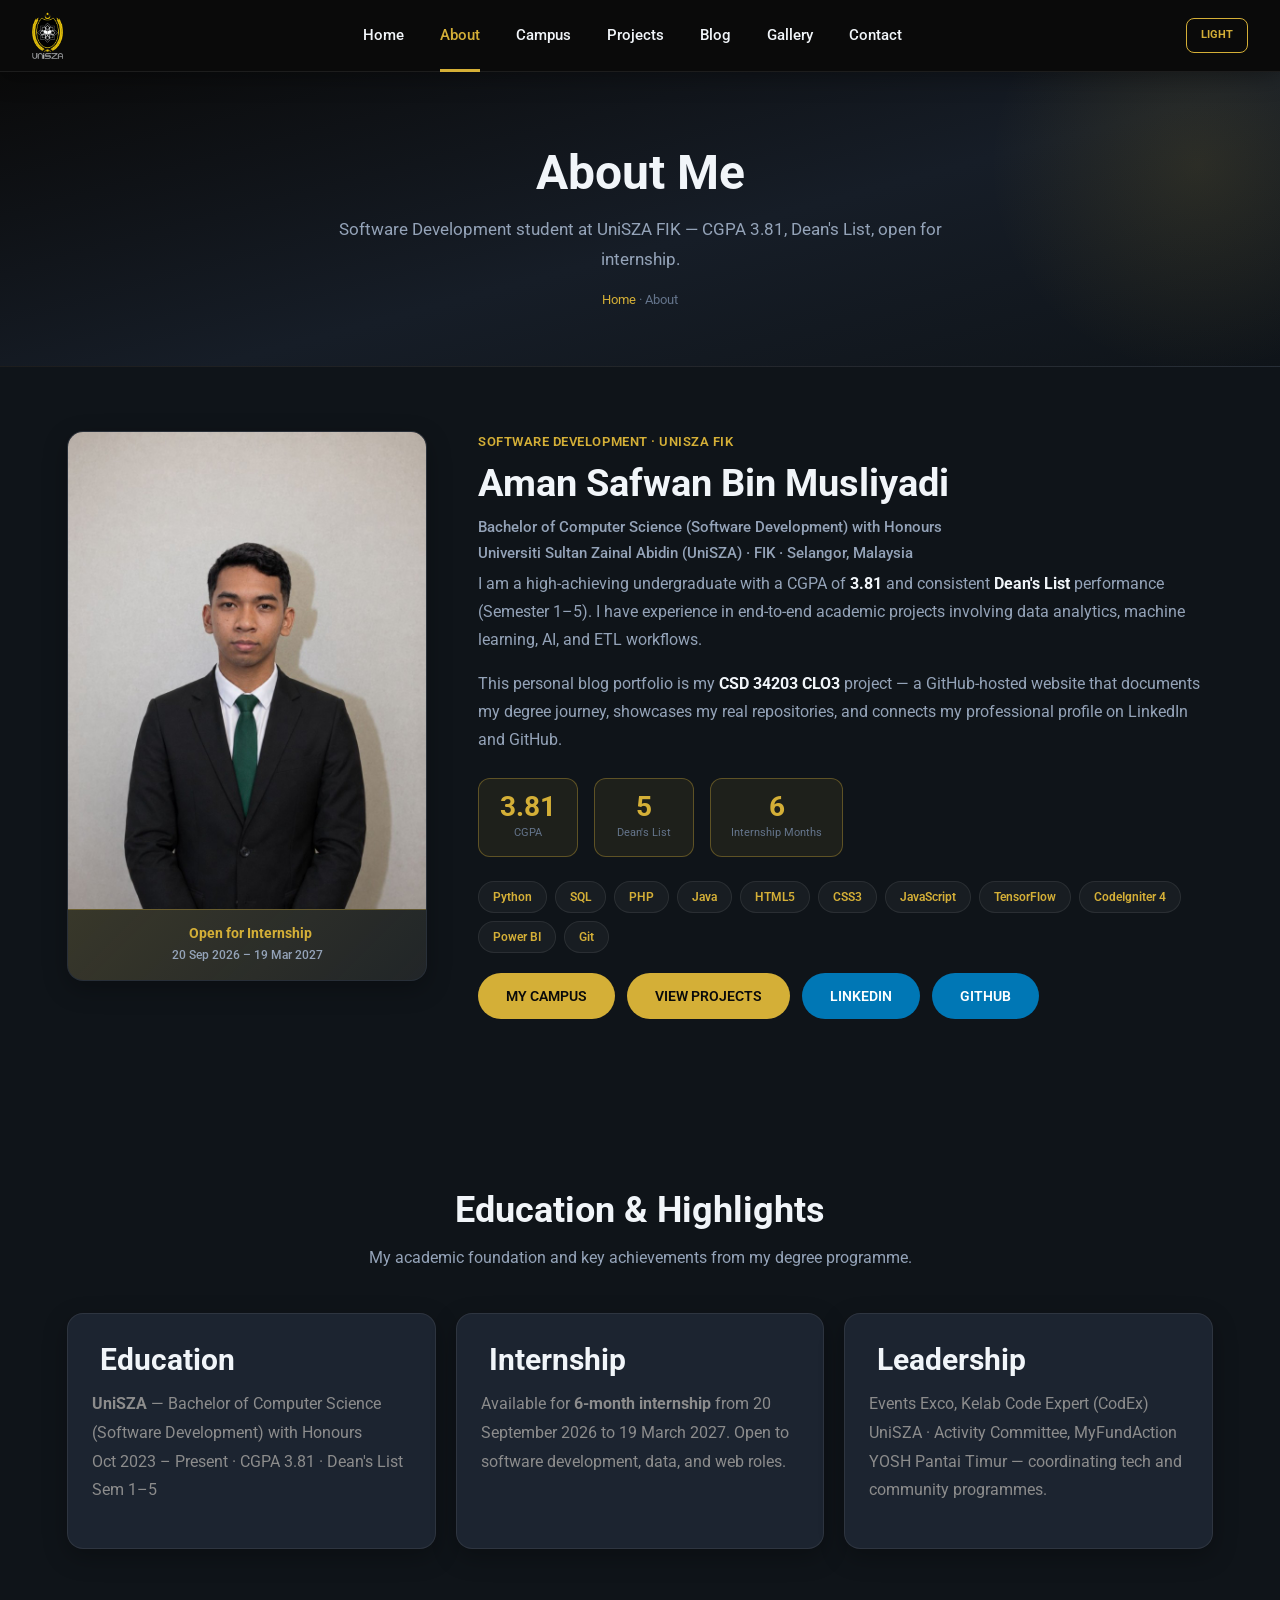
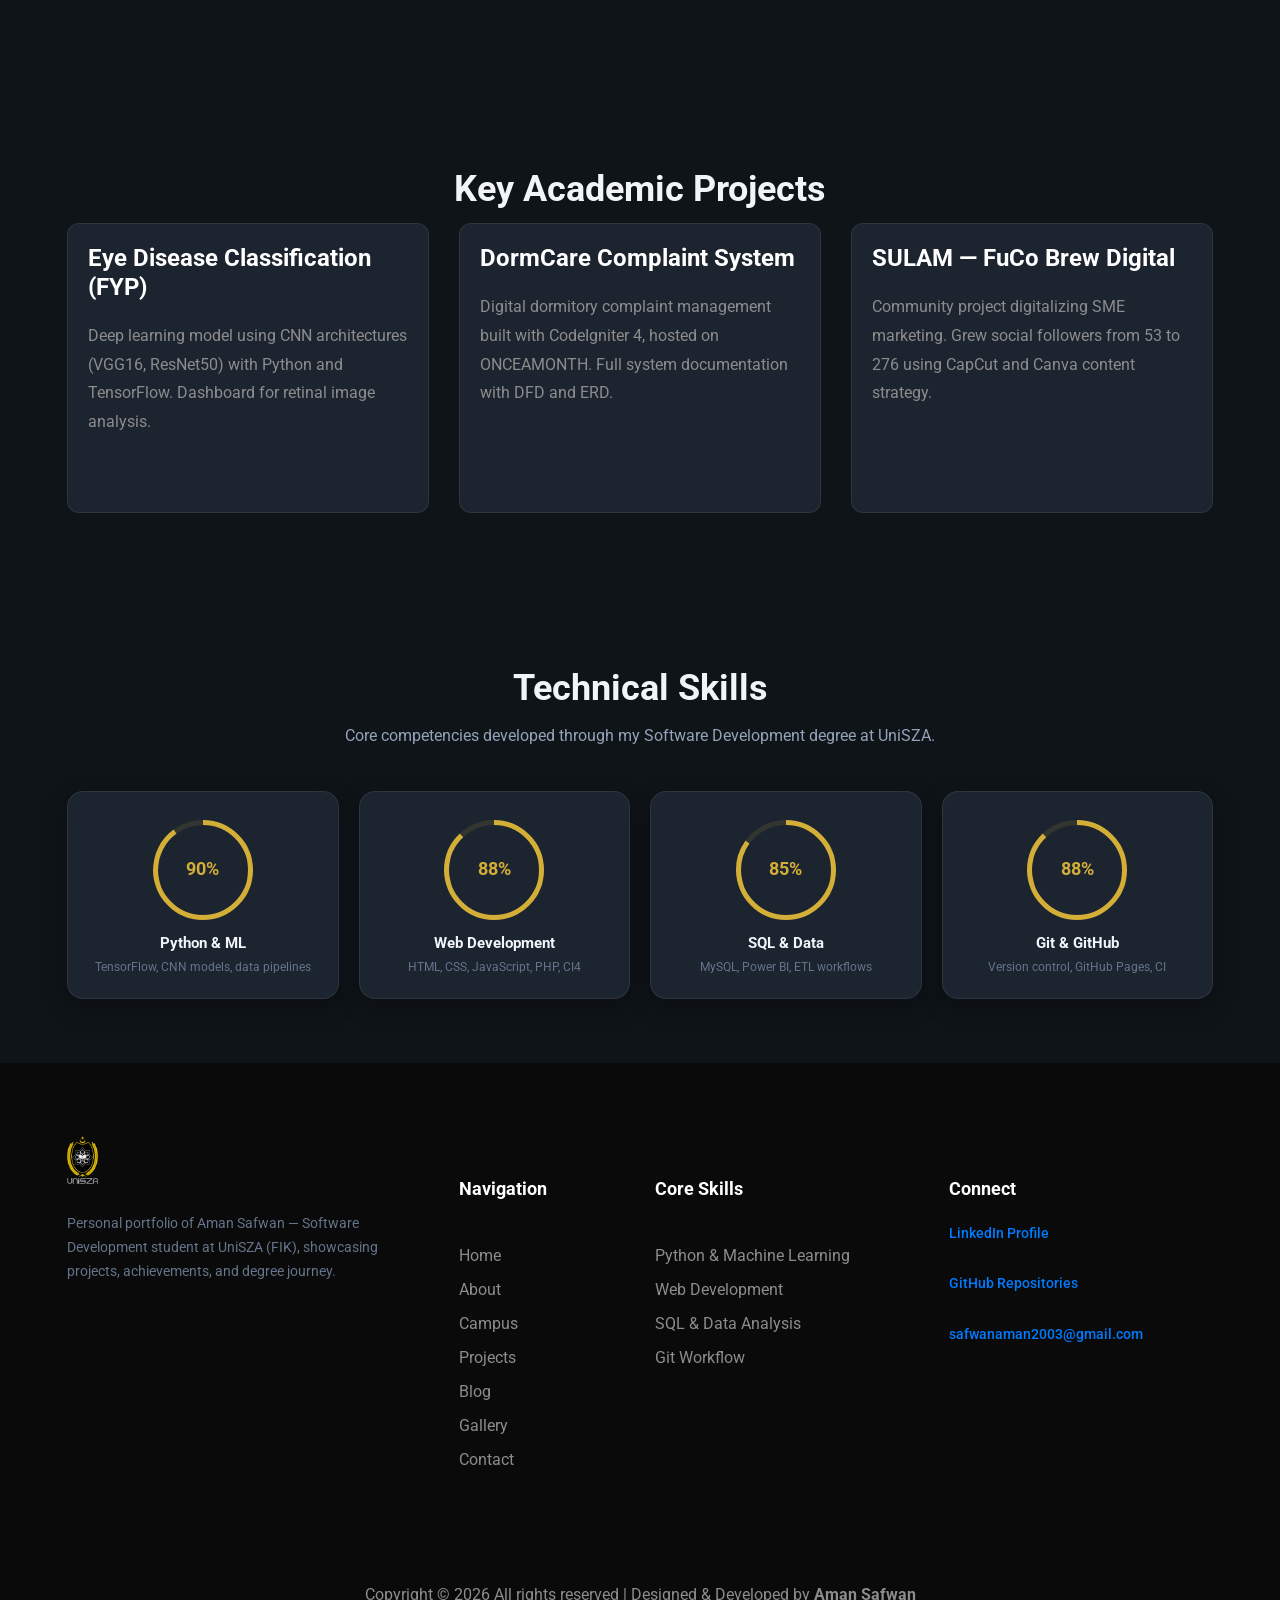
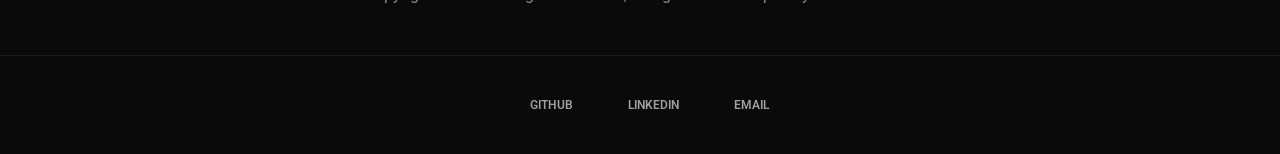
==== commit 10e8ea96: "Add UniSZA Besut and FIK Campus page with study environment. Includes official campus photos, FIK pr" ====
--- a/about.html
+++ b/about.html
@@ -24,6 +24,7 @@
     <ul class="main-menu">
       <li><a href="index.html">Home</a></li>
       <li><a href="about.html">About</a></li>
+      <li><a href="campus.html">Campus</a></li>
       <li><a href="projects.html">Projects</a></li>
       <li><a href="blog.html">Blog</a></li>
       <li><a href="gallery.html">Gallery</a></li>
@@ -76,6 +77,7 @@
             <span>CodeIgniter 4</span><span>Power BI</span><span>Git</span>
           </div>
           <div class="about-actions">
+            <a href="campus.html" class="site-btn"><i class="fa fa-university"></i> My Campus</a>
             <a href="projects.html" class="site-btn">View Projects</a>
             <a href="https://www.linkedin.com/in/amansafwan/" target="_blank" rel="noopener noreferrer" class="site-btn linkedin-btn"><i class="fa fa-linkedin"></i> LinkedIn</a>
             <a href="https://github.com/AmanSafwan" target="_blank" rel="noopener noreferrer" class="site-btn sb-color">GitHub</a>
@@ -169,7 +171,7 @@
     <div class="container">
       <div class="row">
         <div class="col-lg-4 col-md-6"><div class="footer-widget"><div class="about-widget"><img src="img/unisza-logo.png" alt="UniSZA logo"><p>Personal portfolio of Aman Safwan — Software Development student at UniSZA (FIK), showcasing projects, achievements, and degree journey.</p></div></div></div>
-        <div class="col-lg-2 col-md-6 col-sm-6"><div class="footer-widget"><h2 class="fw-title">Navigation</h2><ul><li><a href="index.html">Home</a></li><li><a href="about.html">About</a></li><li><a href="projects.html">Projects</a></li><li><a href="blog.html">Blog</a></li><li><a href="gallery.html">Gallery</a></li><li><a href="contact.html">Contact</a></li></ul></div></div>
+        <div class="col-lg-2 col-md-6 col-sm-6"><div class="footer-widget"><h2 class="fw-title">Navigation</h2><ul><li><a href="index.html">Home</a></li><li><a href="about.html">About</a></li><li><a href="campus.html">Campus</a></li><li><a href="projects.html">Projects</a></li><li><a href="blog.html">Blog</a></li><li><a href="gallery.html">Gallery</a></li><li><a href="contact.html">Contact</a></li></ul></div></div>
         <div class="col-lg-3 col-md-6 col-sm-6"><div class="footer-widget"><h2 class="fw-title">Core Skills</h2><ul><li><a href="#">Python & Machine Learning</a></li><li><a href="#">Web Development</a></li><li><a href="#">SQL & Data Analysis</a></li><li><a href="#">Git Workflow</a></li></ul></div></div>
         <div class="col-lg-3 col-md-6"><div class="footer-widget fw-latest-post"><h2 class="fw-title">Connect</h2><div class="latest-news-widget"><div class="ln-item"><div class="ln-text"><h6><a href="https://www.linkedin.com/in/amansafwan" target="_blank" rel="noopener noreferrer">LinkedIn Profile</a></h6></div></div><div class="ln-item"><div class="ln-text"><h6><a href="https://github.com/AmanSafwan" target="_blank" rel="noopener noreferrer">GitHub Repositories</a></h6></div></div><div class="ln-item"><div class="ln-text"><h6><a href="mailto:safwanaman2003@gmail.com">safwanaman2003@gmail.com</a></h6></div></div></div></div></div>
       </div>
--- a/css/components.css
+++ b/css/components.css
@@ -2129,3 +2129,292 @@
 	background: rgba(212, 175, 55, 0.12) !important;
 	color: var(--unisza-gold) !important;
 }
+
+/* =============================================
+   Campus & FIK page
+   ============================================= */
+
+.page-hero--campus {
+	background: linear-gradient(135deg, rgba(10, 10, 10, 0.92), rgba(26, 26, 26, 0.88)),
+		url('../img/campus/unisza-besut-campus.jpg') center / cover no-repeat;
+}
+
+.campus-overview {
+	background: var(--bg-base);
+	padding: 64px 0;
+}
+
+.campus-stats-bar {
+	display: grid;
+	grid-template-columns: repeat(4, 1fr);
+	gap: 16px;
+	margin-bottom: 40px;
+}
+
+.campus-stat {
+	background: var(--bg-surface);
+	border: 1px solid var(--border-subtle);
+	border-radius: var(--radius-lg);
+	padding: 20px 14px;
+	text-align: center;
+	transition: border-color 0.2s ease, transform 0.2s ease;
+}
+
+.campus-stat:hover {
+	border-color: var(--border-accent);
+	transform: translateY(-2px);
+}
+
+.campus-stat strong {
+	display: block;
+	font-size: 1.6rem;
+	color: var(--unisza-gold);
+	line-height: 1.2;
+}
+
+.campus-stat span {
+	font-size: 11px;
+	color: var(--text-muted);
+	text-transform: uppercase;
+	letter-spacing: 0.05em;
+}
+
+.campus-intro-grid {
+	display: grid;
+	grid-template-columns: 1fr minmax(280px, 420px);
+	gap: clamp(28px, 4vw, 48px);
+	align-items: start;
+}
+
+.campus-intro-text h2 {
+	color: var(--text-primary);
+	font-size: clamp(1.6rem, 3vw, 2.1rem);
+	margin-bottom: 16px;
+}
+
+.campus-intro-text p {
+	color: var(--text-secondary);
+	line-height: 1.75;
+	margin-bottom: 16px;
+}
+
+.campus-official-links {
+	display: flex;
+	flex-wrap: wrap;
+	gap: 12px;
+	margin-top: 20px;
+}
+
+.campus-official-photo,
+.campus-site-map {
+	margin: 0;
+	border-radius: var(--radius-lg);
+	overflow: hidden;
+	border: 1px solid var(--border-subtle);
+	box-shadow: var(--shadow-card);
+	background: var(--bg-surface);
+}
+
+.campus-official-photo img,
+.campus-site-map img {
+	width: 100%;
+	display: block;
+	transition: transform 0.35s ease;
+}
+
+.campus-official-photo a:hover img,
+.campus-site-map a:hover img {
+	transform: scale(1.02);
+}
+
+.campus-official-photo figcaption,
+.campus-site-map figcaption {
+	padding: 12px 16px;
+	font-size: 12px;
+	color: var(--text-muted);
+	text-align: center;
+	border-top: 1px solid var(--border-subtle);
+}
+
+.campus-official-photo figcaption a,
+.campus-site-map figcaption a {
+	color: var(--unisza-gold);
+}
+
+.campus-fik-section {
+	background: var(--bg-base);
+	padding: 64px 0;
+}
+
+.campus-fik-grid {
+	grid-template-columns: repeat(auto-fit, minmax(240px, 1fr));
+}
+
+.campus-facilities {
+	background: var(--bg-base);
+	padding: 64px 0;
+}
+
+.campus-facility-list {
+	display: grid;
+	grid-template-columns: repeat(2, 1fr);
+	gap: 20px;
+	margin-bottom: 32px;
+}
+
+.campus-facility-item {
+	display: flex;
+	gap: 16px;
+	align-items: flex-start;
+	padding: 22px 20px;
+	background: var(--bg-surface);
+	border: 1px solid var(--border-subtle);
+	border-radius: var(--radius-lg);
+	transition: border-color 0.2s ease, transform 0.2s ease;
+}
+
+.campus-facility-item:hover {
+	border-color: var(--border-accent);
+	transform: translateY(-2px);
+}
+
+.campus-facility-item i {
+	font-size: 22px;
+	color: var(--unisza-gold);
+	width: 36px;
+	text-align: center;
+	flex-shrink: 0;
+	margin-top: 2px;
+}
+
+.campus-facility-item h4 {
+	margin: 0 0 6px;
+	font-size: 15px;
+	color: var(--text-primary);
+}
+
+.campus-facility-item p {
+	margin: 0;
+	font-size: 13px;
+	color: var(--text-secondary);
+	line-height: 1.6;
+	padding-top: 0;
+}
+
+.campus-site-map {
+	max-width: 720px;
+	margin: 0 auto;
+}
+
+.campus-environment {
+	background: var(--bg-base);
+	padding: 64px 0;
+}
+
+.campus-env-grid {
+	display: grid;
+	grid-template-columns: repeat(3, 1fr);
+	gap: 16px;
+}
+
+.campus-env-grid .photo-card {
+	grid-column: span 1;
+}
+
+.campus-env-grid .photo-card img {
+	height: 220px;
+}
+
+.campus-tour {
+	background: var(--bg-base);
+	padding: 64px 0 72px;
+}
+
+.campus-tour-grid {
+	display: grid;
+	grid-template-columns: repeat(3, 1fr);
+	gap: 20px;
+}
+
+.campus-tour-card {
+	display: block;
+	padding: 28px 22px;
+	background: var(--bg-surface);
+	border: 1px solid var(--border-subtle);
+	border-radius: var(--radius-lg);
+	text-decoration: none;
+	transition: transform 0.25s ease, border-color 0.25s ease, box-shadow 0.25s ease;
+	height: 100%;
+}
+
+.campus-tour-card:hover {
+	transform: translateY(-4px);
+	border-color: var(--border-accent);
+	box-shadow: 0 16px 40px rgba(0, 0, 0, 0.32);
+}
+
+.campus-tour-icon {
+	width: 52px;
+	height: 52px;
+	line-height: 52px;
+	text-align: center;
+	border-radius: 50%;
+	background: rgba(212, 175, 55, 0.15);
+	border: 1px solid var(--border-accent);
+	margin-bottom: 16px;
+}
+
+.campus-tour-icon i {
+	font-size: 22px;
+	color: var(--unisza-gold);
+}
+
+.campus-tour-card h4 {
+	color: var(--text-primary);
+	font-size: 16px;
+	margin-bottom: 8px;
+}
+
+.campus-tour-card p {
+	color: var(--text-secondary);
+	font-size: 13px;
+	line-height: 1.6;
+	margin-bottom: 12px;
+	padding-top: 0;
+}
+
+body.light-theme .campus-stat,
+body.light-theme .campus-facility-item,
+body.light-theme .campus-tour-card,
+body.light-theme .campus-official-photo,
+body.light-theme .campus-site-map {
+	background: var(--bg-elevated);
+}
+
+@media (max-width: 991px) {
+	.campus-intro-grid {
+		grid-template-columns: 1fr;
+	}
+
+	.campus-env-grid {
+		grid-template-columns: repeat(2, 1fr);
+	}
+
+	.campus-tour-grid {
+		grid-template-columns: 1fr;
+	}
+
+	.campus-facility-list {
+		grid-template-columns: 1fr;
+	}
+}
+
+@media (max-width: 767px) {
+	.campus-stats-bar {
+		grid-template-columns: repeat(2, 1fr);
+	}
+
+	.campus-env-grid {
+		grid-template-columns: 1fr;
+	}
+}
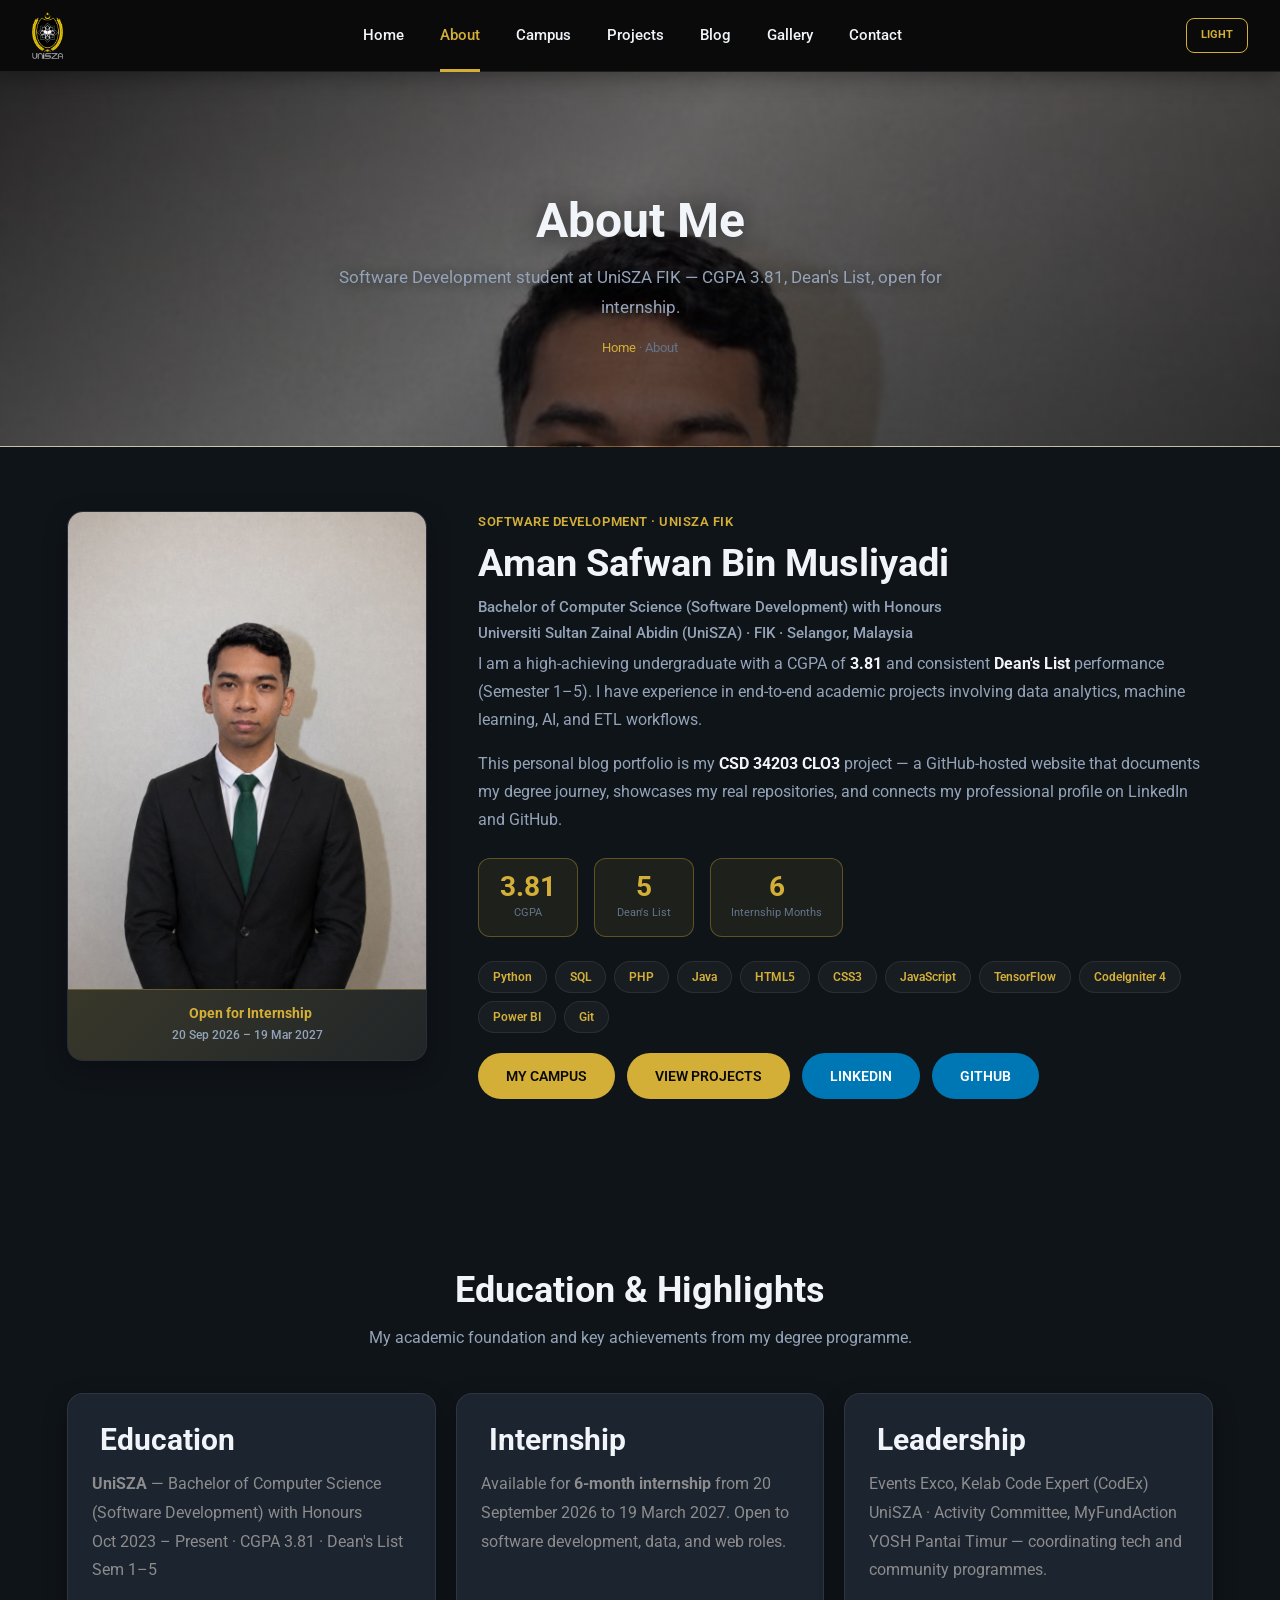
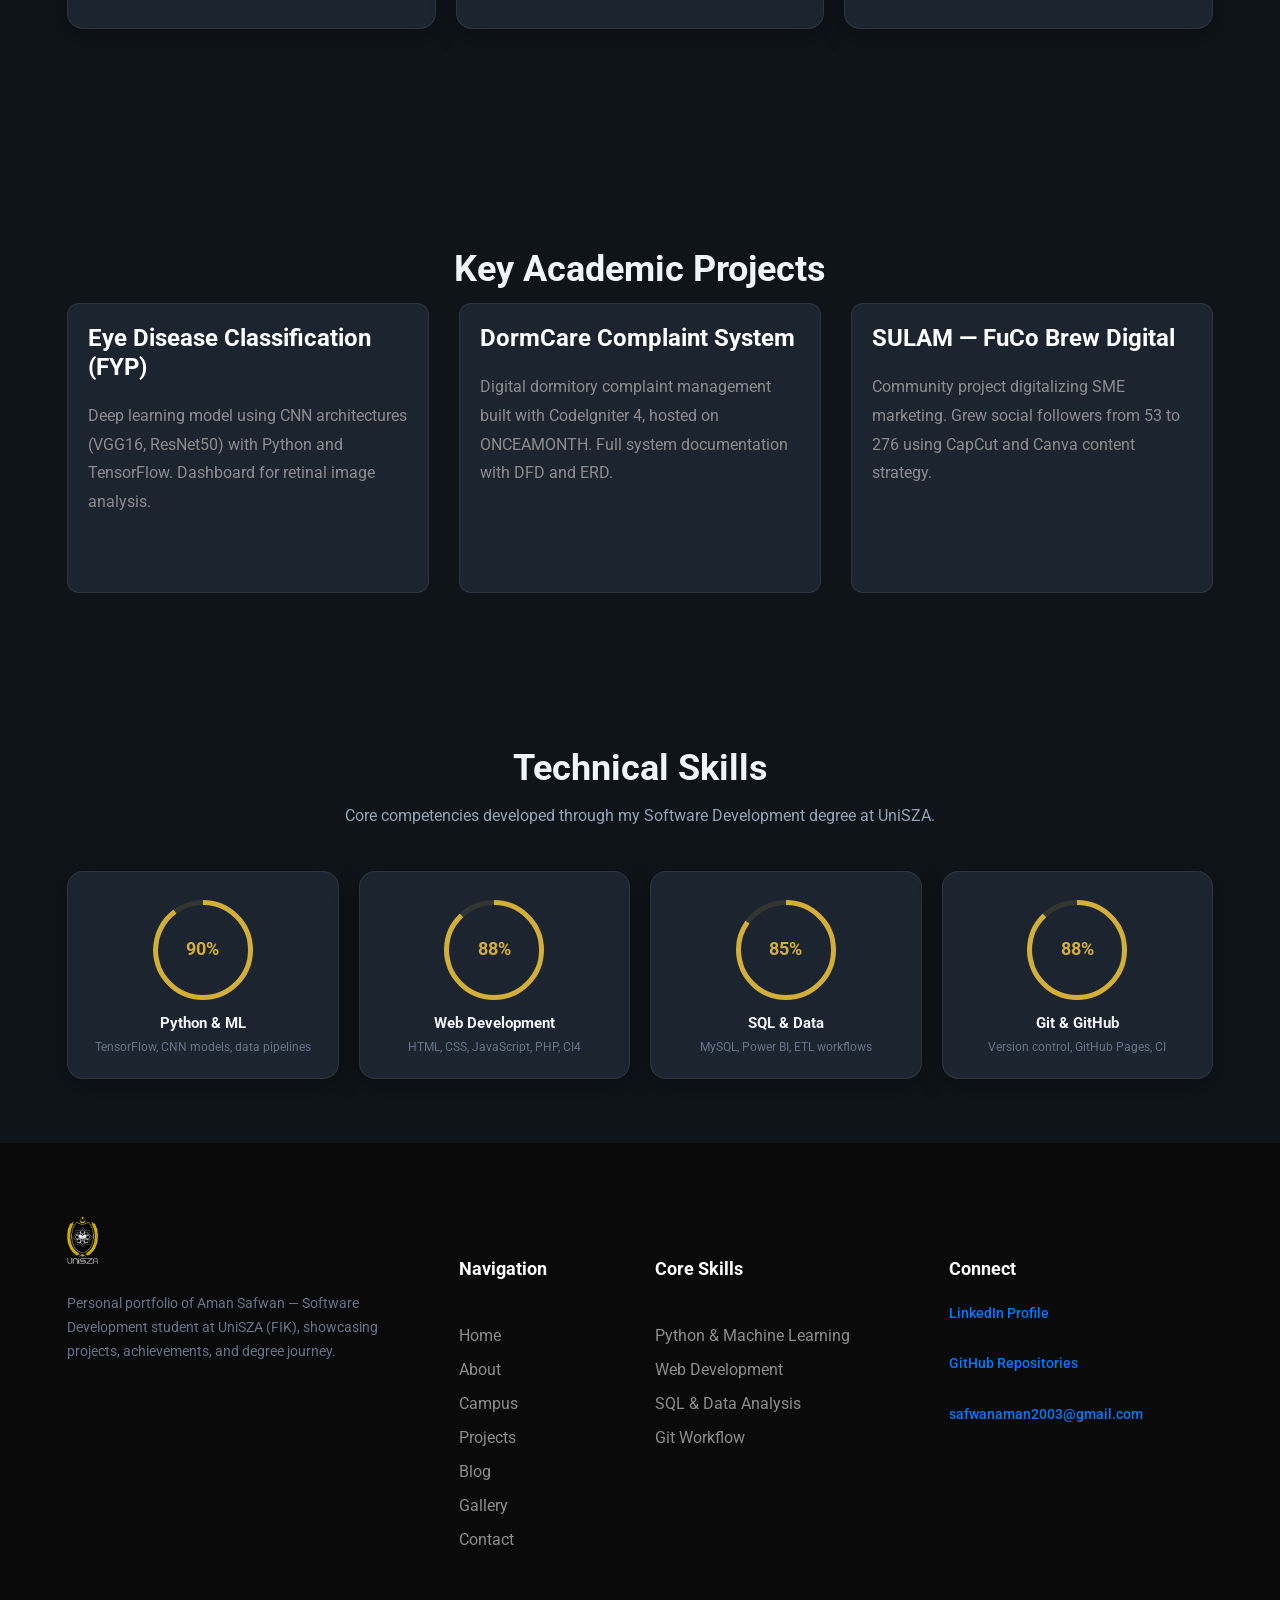
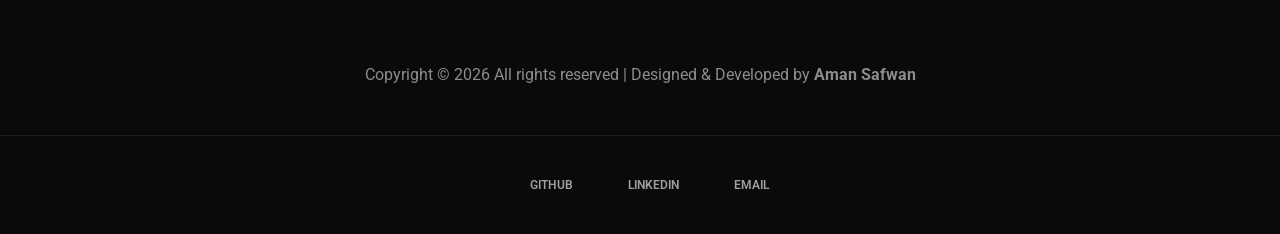
==== commit bd670aaa: "Add high-quality photo banners to all page headers. Each page now has a relevant full-width hero ima" ====
--- a/about.html
+++ b/about.html
@@ -33,7 +33,7 @@
     <div class="header-add"></div>
   </header>
 
-  <section class="page-hero">
+  <section class="page-hero page-hero--photo page-hero--about">
     <div class="container">
       <h2>About Me</h2>
       <p>Software Development student at UniSZA FIK — CGPA 3.81, Dean's List, open for internship.</p>
--- a/css/style.css
+++ b/css/style.css
@@ -97,7 +97,7 @@
 .set-bg {
 	background-repeat: no-repeat;
 	background-size: cover;
-	background-position: top center;
+	background-position: center center;
 }
 
 .spad {
--- a/css/components.css
+++ b/css/components.css
@@ -100,7 +100,7 @@
 	cursor: pointer;
 }
 
-/* ---- Page hero (no misaligned photo jumps) ---- */
+/* ---- Page hero with photo banners ---- */
 .page-hero {
 	position: relative;
 	padding: 72px 0 56px;
@@ -108,6 +108,93 @@
 	background: linear-gradient(165deg, var(--bg-header) 0%, var(--bg-elevated) 55%, var(--bg-base) 100%);
 	border-bottom: 1px solid var(--border-subtle);
 	overflow: hidden;
+}
+
+.page-hero--photo {
+	padding: clamp(88px, 14vh, 120px) 0 clamp(64px, 10vh, 88px);
+	min-height: clamp(260px, 38vh, 380px);
+	display: flex;
+	align-items: center;
+	justify-content: center;
+	background-color: #0a0a0a;
+	background-size: cover;
+	background-position: center center;
+	background-repeat: no-repeat;
+	border-bottom: 1px solid rgba(212, 175, 55, 0.15);
+}
+
+.page-hero--photo::before {
+	content: "";
+	position: absolute;
+	inset: 0;
+	width: 100%;
+	height: 100%;
+	top: 0;
+	right: 0;
+	background: linear-gradient(
+		135deg,
+		rgba(4, 4, 6, 0.82) 0%,
+		rgba(4, 4, 6, 0.52) 45%,
+		rgba(4, 4, 6, 0.78) 100%
+	);
+	pointer-events: none;
+	z-index: 0;
+}
+
+.page-hero--photo .container {
+	position: relative;
+	z-index: 1;
+	width: 100%;
+}
+
+.page-hero--photo h1,
+.page-hero--photo h2 {
+	color: #ffffff;
+	text-shadow: 0 2px 24px rgba(0, 0, 0, 0.55);
+}
+
+.page-hero--photo p {
+	color: rgba(255, 255, 255, 0.92);
+	text-shadow: 0 1px 12px rgba(0, 0, 0, 0.45);
+	max-width: 680px;
+}
+
+.page-hero--photo .breadcrumb-bar {
+	color: rgba(255, 255, 255, 0.72);
+}
+
+.page-hero--photo .breadcrumb-bar a {
+	color: var(--unisza-gold);
+}
+
+.page-hero--about {
+	background-image: url('../img/banners/about.png');
+	background-position: center 18%;
+}
+
+.page-hero--campus {
+	background-image: url('../img/banners/campus.jpg');
+	background-position: center center;
+}
+
+.page-hero--projects {
+	background-image: url('../img/banners/projects.png');
+	background-position: center 40%;
+}
+
+.page-hero--blog {
+	background-image: url('../img/banners/blog.png');
+	background-position: center 35%;
+}
+
+.page-hero--gallery {
+	background-image: url('../img/banners/gallery.png');
+	background-position: center 30%;
+}
+
+.page-hero--contact {
+	background-image: url('../img/banners/contact.png');
+	background-position: center 25%;
 }
 
 .page-hero:before {
@@ -121,6 +208,20 @@
 	pointer-events: none;
 }
 
+.page-hero--photo:before {
+	top: 0;
+	right: 0;
+	width: 100%;
+	height: 100%;
+	border-radius: 0;
+	background: linear-gradient(
+		135deg,
+		rgba(4, 4, 6, 0.82) 0%,
+		rgba(4, 4, 6, 0.52) 45%,
+		rgba(4, 4, 6, 0.78) 100%
+	);
+}
+
 .page-hero h1,
 .page-hero h2 {
 	position: relative;
@@ -158,6 +259,35 @@
 
 .hero-item {
 	padding-top: 60px !important;
+	min-height: clamp(420px, 58vh, 560px) !important;
+	background-size: cover !important;
+	background-position: center center !important;
+	background-repeat: no-repeat !important;
+}
+
+.hero-item.set-bg {
+	background-attachment: scroll;
+}
+
+.hero-item:after {
+	opacity: 0.88 !important;
+}
+
+.banner-section--photo {
+	min-height: 320px;
+	background-size: cover !important;
+	background-position: center center !important;
+}
+
+@media (max-width: 767px) {
+	.page-hero--photo {
+		min-height: 240px;
+		padding: 80px 0 56px;
+	}
+
+	.hero-item {
+		min-height: 380px !important;
+	}
 }
 
 .hero-slider .owl-dots {
@@ -1076,16 +1206,25 @@
 	background: rgba(212, 175, 55, 0.12);
 }
 
-body.light-theme .page-hero {
+body.light-theme .page-hero:not(.page-hero--photo) {
 	background: linear-gradient(165deg, #0a0a0a 0%, #1a1f28 40%, var(--bg-base) 100%);
 }
 
-body.light-theme .page-hero h2 {
+body.light-theme .page-hero:not(.page-hero--photo) h2 {
 	color: #f1f5f9;
 }
 
-body.light-theme .page-hero p {
+body.light-theme .page-hero:not(.page-hero--photo) p {
 	color: #cbd5e1;
+}
+
+body.light-theme .page-hero--photo::before {
+	background: linear-gradient(
+		135deg,
+		rgba(4, 4, 6, 0.86) 0%,
+		rgba(4, 4, 6, 0.58) 45%,
+		rgba(4, 4, 6, 0.84) 100%
+	);
 }
 
 /* ---- About biodata — full photo, no frame ---- */
@@ -2134,11 +2273,6 @@
    Campus & FIK page
    ============================================= */
 
-.page-hero--campus {
-	background: linear-gradient(135deg, rgba(10, 10, 10, 0.92), rgba(26, 26, 26, 0.88)),
-		url('../img/campus/unisza-besut-campus.jpg') center / cover no-repeat;
-}
-
 .campus-overview {
 	background: var(--bg-base);
 	padding: 64px 0;
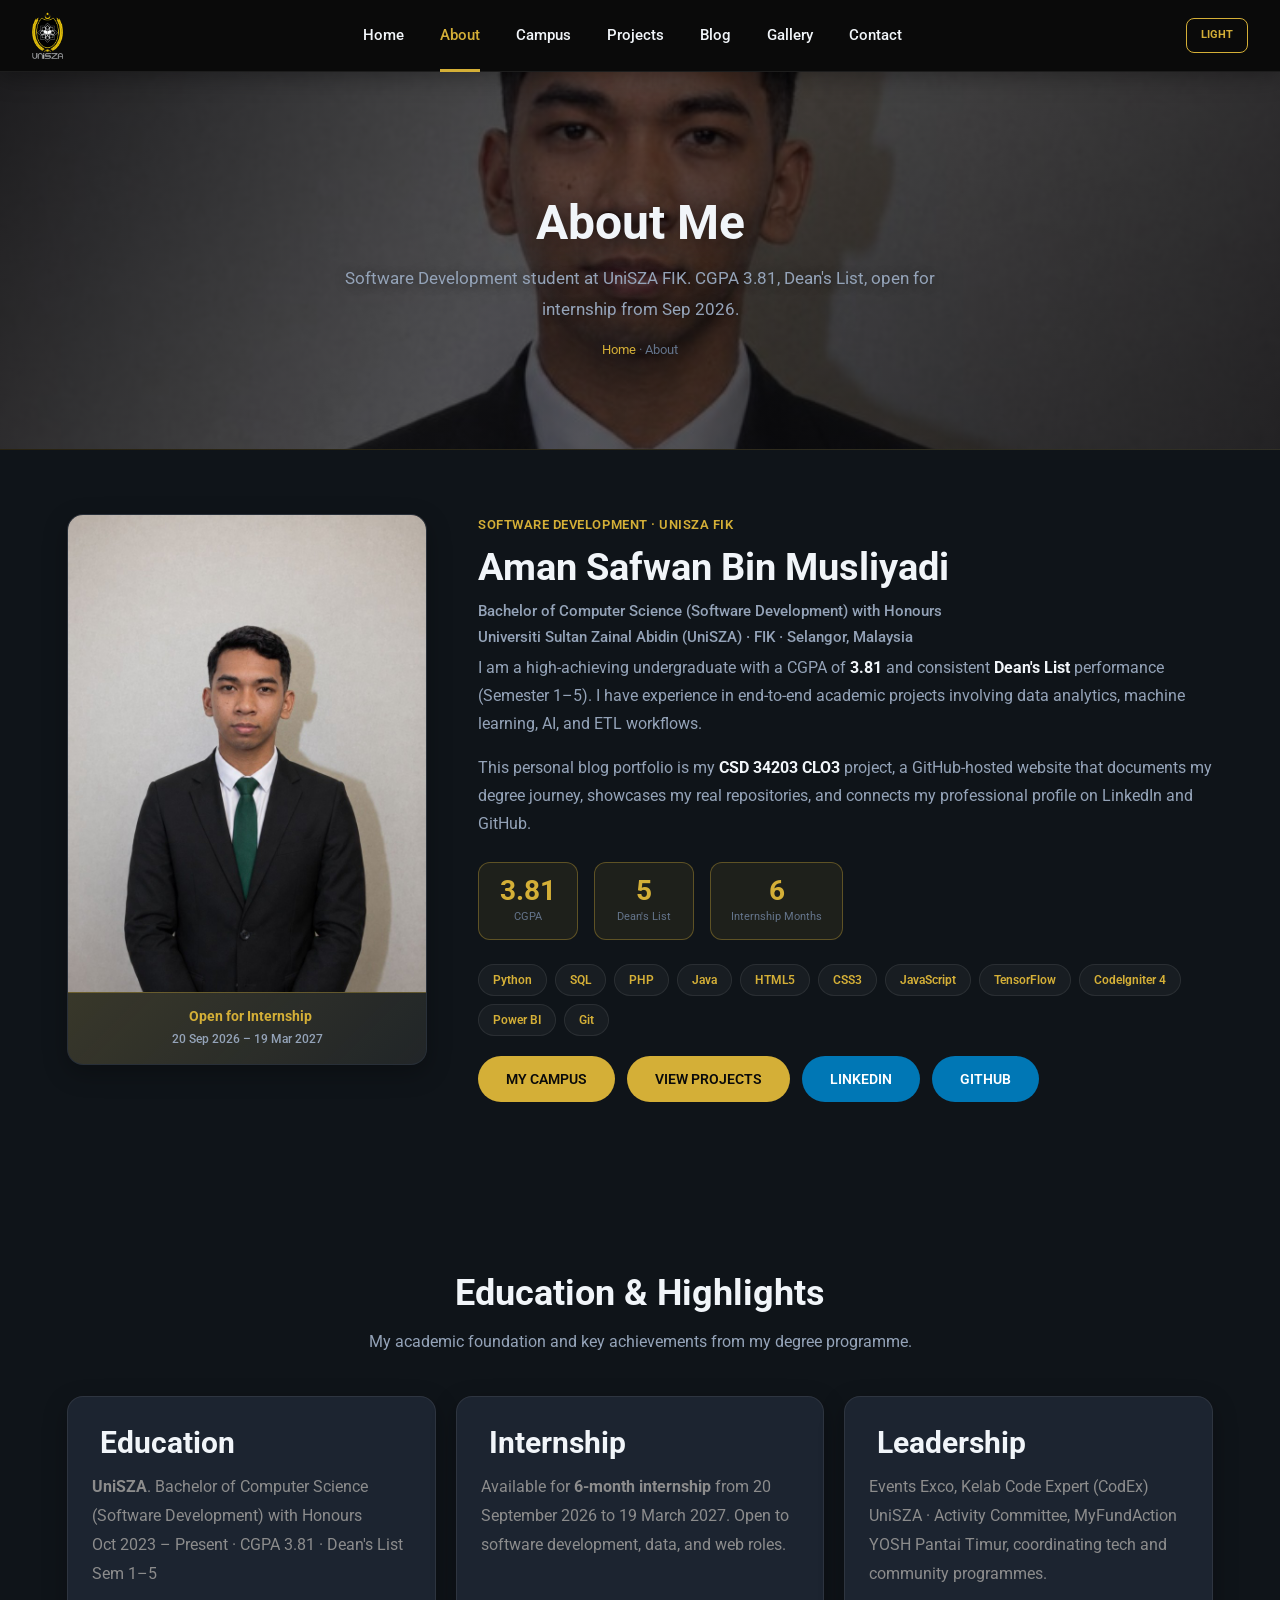
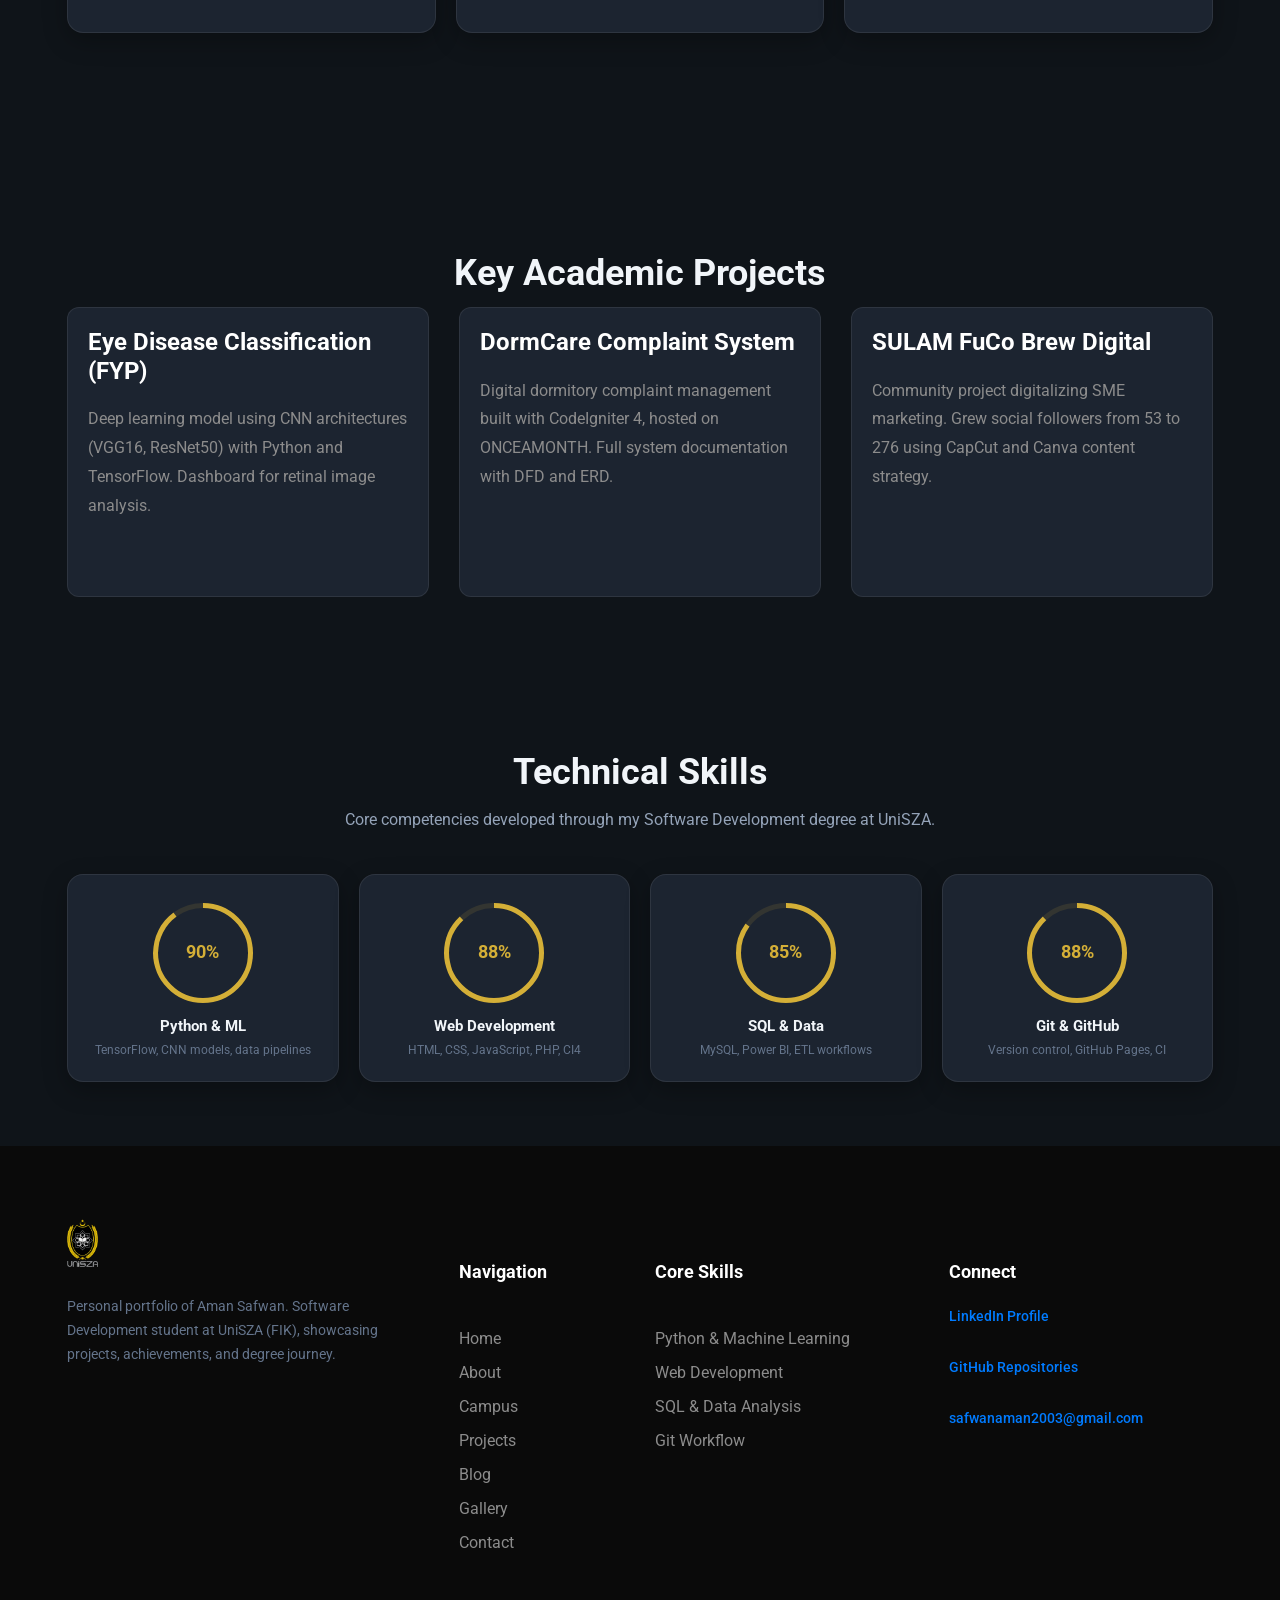
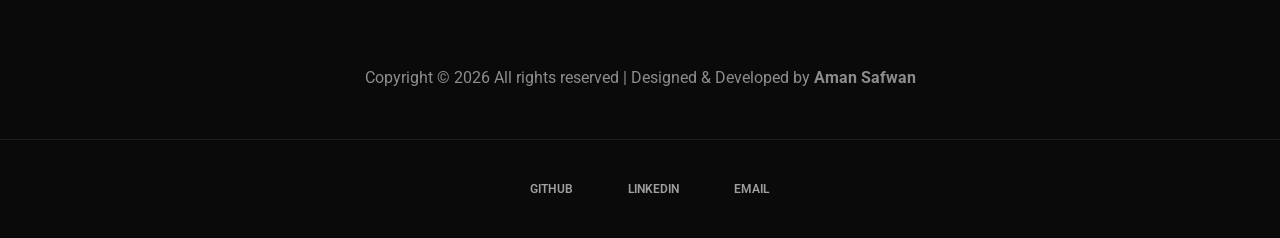
==== commit 62baace3: "Redesign page headers with sharp img banners and natural copy. Uses landscape photos via img tags fo" ====
--- a/about.html
+++ b/about.html
@@ -4,7 +4,7 @@
   <meta charset="UTF-8">
   <meta name="viewport" content="width=device-width, initial-scale=1.0">
   <title>Aman Safwan | About</title>
-  <meta name="description" content="About Aman Safwan Bin Musliyadi — Bachelor of Computer Science (Software Development) student at UniSZA, CGPA 3.81, Dean's List.">
+  <meta name="description" content="About Aman Safwan Bin Musliyadi. Bachelor of Computer Science (Software Development) student at UniSZA, CGPA 3.81, Dean's List.">
   <link rel="icon" href="img/unisza-logo.png" type="image/png">
   <link rel="apple-touch-icon" href="img/unisza-logo.png">
   <link href="https://fonts.googleapis.com/css?family=Roboto:300,400,500,700&display=swap" rel="stylesheet">
@@ -20,7 +20,7 @@
 <body>
   <div id="preloder"><div class="loader"></div></div>
   <header class="header-section">
-    <a href="index.html" class="site-logo"><img src="img/unisza-logo.png" alt="UniSZA — Universiti Sultan Zainal Abidin"></a>
+    <a href="index.html" class="site-logo"><img src="img/unisza-logo.png" alt="UniSZA, Universiti Sultan Zainal Abidin"></a>
     <ul class="main-menu">
       <li><a href="index.html">Home</a></li>
       <li><a href="about.html">About</a></li>
@@ -33,10 +33,14 @@
     <div class="header-add"></div>
   </header>
 
-  <section class="page-hero page-hero--photo page-hero--about">
+  <section class="page-hero page-hero--photo page-hero--pos-award">
+    <div class="page-hero-media">
+      <img src="img/banners/about.png" alt="" width="1920" height="720" decoding="async" fetchpriority="high">
+    </div>
+    <div class="page-hero-shade" aria-hidden="true"></div>
     <div class="container">
       <h2>About Me</h2>
-      <p>Software Development student at UniSZA FIK — CGPA 3.81, Dean's List, open for internship.</p>
+      <p>Software Development student at UniSZA FIK. CGPA 3.81, Dean's List, open for internship from Sep 2026.</p>
       <div class="breadcrumb-bar"><a href="index.html">Home</a> · About</div>
     </div>
   </section>
@@ -46,7 +50,7 @@
       <div class="about-bio-grid reveal-on-scroll">
         <div class="about-bio-visual">
           <div class="about-bio-photo-wrap">
-            <img src="img/gallery/raw-38.png" alt="Aman Safwan Bin Musliyadi — professional headshot" class="about-bio-photo">
+            <img src="img/gallery/raw-38.png" alt="Aman Safwan Bin Musliyadi, professional headshot headshot" class="about-bio-photo">
           </div>
           <div class="about-bio-badge">
             <i class="fa fa-briefcase"></i> Open for Internship
@@ -63,7 +67,7 @@
             I have experience in end-to-end academic projects involving data analytics, machine learning, AI, and ETL workflows.
           </p>
           <p>
-            This personal blog portfolio is my <strong>CSD 34203 CLO3</strong> project — a GitHub-hosted website that documents my degree journey,
+            This personal blog portfolio is my <strong>CSD 34203 CLO3</strong> project, a GitHub-hosted website that documents my degree journey,
             showcases my real repositories, and connects my professional profile on LinkedIn and GitHub.
           </p>
           <div class="profile-stats">
@@ -96,7 +100,7 @@
       <div class="portfolio-grid">
         <article class="portfolio-card reveal-on-scroll">
           <h3><i class="fa fa-graduation-cap"></i> Education</h3>
-          <p><strong>UniSZA</strong> — Bachelor of Computer Science (Software Development) with Honours<br>Oct 2023 – Present · CGPA 3.81 · Dean's List Sem 1–5</p>
+          <p><strong>UniSZA</strong>. Bachelor of Computer Science (Software Development) with Honours<br>Oct 2023 – Present · CGPA 3.81 · Dean's List Sem 1–5</p>
         </article>
         <article class="portfolio-card reveal-on-scroll">
           <h3><i class="fa fa-briefcase"></i> Internship</h3>
@@ -104,7 +108,7 @@
         </article>
         <article class="portfolio-card reveal-on-scroll">
           <h3><i class="fa fa-users"></i> Leadership</h3>
-          <p>Events Exco, Kelab Code Expert (CodEx) UniSZA · Activity Committee, MyFundAction YOSH Pantai Timur — coordinating tech and community programmes.</p>
+          <p>Events Exco, Kelab Code Expert (CodEx) UniSZA · Activity Committee, MyFundAction YOSH Pantai Timur, coordinating tech and community programmes.</p>
         </article>
       </div>
     </div>
@@ -128,7 +132,7 @@
         </div>
         <div class="col-lg-4 col-sm-6">
           <article class="characters-box reveal-on-scroll">
-            <h4>SULAM — FuCo Brew Digital</h4>
+            <h4>SULAM FuCo Brew Digital</h4>
             <p>Community project digitalizing SME marketing. Grew social followers from 53 to 276 using CapCut and Canva content strategy.</p>
           </article>
         </div>
@@ -170,7 +174,7 @@
   <footer class="footer-section">
     <div class="container">
       <div class="row">
-        <div class="col-lg-4 col-md-6"><div class="footer-widget"><div class="about-widget"><img src="img/unisza-logo.png" alt="UniSZA logo"><p>Personal portfolio of Aman Safwan — Software Development student at UniSZA (FIK), showcasing projects, achievements, and degree journey.</p></div></div></div>
+        <div class="col-lg-4 col-md-6"><div class="footer-widget"><div class="about-widget"><img src="img/unisza-logo.png" alt="UniSZA logo"><p>Personal portfolio of Aman Safwan. Software Development student at UniSZA (FIK), showcasing projects, achievements, and degree journey.</p></div></div></div>
         <div class="col-lg-2 col-md-6 col-sm-6"><div class="footer-widget"><h2 class="fw-title">Navigation</h2><ul><li><a href="index.html">Home</a></li><li><a href="about.html">About</a></li><li><a href="campus.html">Campus</a></li><li><a href="projects.html">Projects</a></li><li><a href="blog.html">Blog</a></li><li><a href="gallery.html">Gallery</a></li><li><a href="contact.html">Contact</a></li></ul></div></div>
         <div class="col-lg-3 col-md-6 col-sm-6"><div class="footer-widget"><h2 class="fw-title">Core Skills</h2><ul><li><a href="#">Python & Machine Learning</a></li><li><a href="#">Web Development</a></li><li><a href="#">SQL & Data Analysis</a></li><li><a href="#">Git Workflow</a></li></ul></div></div>
         <div class="col-lg-3 col-md-6"><div class="footer-widget fw-latest-post"><h2 class="fw-title">Connect</h2><div class="latest-news-widget"><div class="ln-item"><div class="ln-text"><h6><a href="https://www.linkedin.com/in/amansafwan" target="_blank" rel="noopener noreferrer">LinkedIn Profile</a></h6></div></div><div class="ln-item"><div class="ln-text"><h6><a href="https://github.com/AmanSafwan" target="_blank" rel="noopener noreferrer">GitHub Repositories</a></h6></div></div><div class="ln-item"><div class="ln-text"><h6><a href="mailto:safwanaman2003@gmail.com">safwanaman2003@gmail.com</a></h6></div></div></div></div></div>
--- a/css/components.css
+++ b/css/components.css
@@ -112,38 +112,77 @@
 
 .page-hero--photo {
 	padding: clamp(88px, 14vh, 120px) 0 clamp(64px, 10vh, 88px);
-	min-height: clamp(260px, 38vh, 380px);
+	min-height: clamp(280px, 42vh, 420px);
 	display: flex;
 	align-items: center;
 	justify-content: center;
-	background-color: #0a0a0a;
-	background-size: cover;
-	background-position: center center;
-	background-repeat: no-repeat;
+	background-color: #080808;
 	border-bottom: 1px solid rgba(212, 175, 55, 0.15);
-}
-
-.page-hero--photo::before {
-	content: "";
+	isolation: isolate;
+}
+
+.page-hero-media {
 	position: absolute;
 	inset: 0;
+	z-index: 0;
+	overflow: hidden;
+	background: #0a0a0a;
+}
+
+.page-hero-media img {
 	width: 100%;
 	height: 100%;
-	top: 0;
-	right: 0;
+	object-fit: cover;
+	object-position: center center;
+	display: block;
+	transform: scale(1.01);
+	filter: contrast(1.04) saturate(1.06);
+}
+
+.page-hero-shade {
+	position: absolute;
+	inset: 0;
+	z-index: 1;
 	background: linear-gradient(
-		135deg,
-		rgba(4, 4, 6, 0.82) 0%,
-		rgba(4, 4, 6, 0.52) 45%,
-		rgba(4, 4, 6, 0.78) 100%
+		120deg,
+		rgba(5, 5, 8, 0.88) 0%,
+		rgba(5, 5, 8, 0.62) 42%,
+		rgba(5, 5, 8, 0.84) 100%
 	);
 	pointer-events: none;
-	z-index: 0;
+}
+
+.page-hero--photo::before {
+	display: none;
+}
+
+.page-hero--pos-award .page-hero-media img {
+	object-position: center 42%;
+}
+
+.page-hero--pos-lab .page-hero-media img {
+	object-position: center top;
+}
+
+.page-hero--pos-auditorium .page-hero-media img {
+	object-position: center 38%;
+}
+
+.page-hero--pos-group .page-hero-media img {
+	object-position: center 35%;
+}
+
+.page-hero--pos-campus .page-hero-media img {
+	object-position: center center;
+}
+
+.page-hero--pos-room .page-hero-media img {
+	object-position: center center;
 }
 
 .page-hero--photo .container {
 	position: relative;
-	z-index: 1;
+	z-index: 2;
 	width: 100%;
 }
 
@@ -165,36 +204,6 @@
 
 .page-hero--photo .breadcrumb-bar a {
 	color: var(--unisza-gold);
-}
-
-.page-hero--about {
-	background-image: url('../img/banners/about.png');
-	background-position: center 18%;
-}
-
-.page-hero--campus {
-	background-image: url('../img/banners/campus.jpg');
-	background-position: center center;
-}
-
-.page-hero--projects {
-	background-image: url('../img/banners/projects.png');
-	background-position: center 40%;
-}
-
-.page-hero--blog {
-	background-image: url('../img/banners/blog.png');
-	background-position: center 35%;
-}
-
-.page-hero--gallery {
-	background-image: url('../img/banners/gallery.png');
-	background-position: center 30%;
-}
-
-.page-hero--contact {
-	background-image: url('../img/banners/contact.png');
-	background-position: center 25%;
 }
 
 .page-hero:before {
@@ -209,17 +218,7 @@
 }
 
 .page-hero--photo:before {
-	top: 0;
-	right: 0;
-	width: 100%;
-	height: 100%;
-	border-radius: 0;
-	background: linear-gradient(
-		135deg,
-		rgba(4, 4, 6, 0.82) 0%,
-		rgba(4, 4, 6, 0.52) 45%,
-		rgba(4, 4, 6, 0.78) 100%
-	);
+	display: none;
 }
 
 .page-hero h1,
@@ -259,24 +258,71 @@
 
 .hero-item {
 	padding-top: 60px !important;
-	min-height: clamp(420px, 58vh, 560px) !important;
-	background-size: cover !important;
-	background-position: center center !important;
-	background-repeat: no-repeat !important;
+	min-height: clamp(440px, 62vh, 580px) !important;
+	position: relative !important;
+	overflow: hidden !important;
+	background: #080808 !important;
+}
+
+.hero-item-media {
+	position: absolute;
+	inset: 0;
+	z-index: 0;
+	overflow: hidden;
+}
+
+.hero-item-media img {
+	width: 100%;
+	height: 100%;
+	object-fit: cover;
+	object-position: center center;
+	display: block;
+	transform: scale(1.01);
+	filter: contrast(1.04) saturate(1.06);
+}
+
+.hero-item .container {
+	position: relative;
+	z-index: 2;
 }
 
 .hero-item.set-bg {
-	background-attachment: scroll;
+	background-image: none !important;
 }
 
 .hero-item:after {
-	opacity: 0.88 !important;
+	opacity: 0.9 !important;
+	z-index: 1 !important;
 }
 
 .banner-section--photo {
 	min-height: 320px;
-	background-size: cover !important;
-	background-position: center center !important;
+	position: relative;
+	overflow: hidden;
+	background: #080808;
+}
+
+.banner-section-media {
+	position: absolute;
+	inset: 0;
+	z-index: 0;
+}
+
+.banner-section-media img {
+	width: 100%;
+	height: 100%;
+	object-fit: cover;
+	object-position: center 40%;
+	filter: contrast(1.04) saturate(1.06);
+}
+
+.banner-section--photo .container {
+	position: relative;
+	z-index: 2;
+}
+
+.banner-section--photo:before {
+	z-index: 1;
 }
 
 @media (max-width: 767px) {
@@ -1218,12 +1264,12 @@
 	color: #cbd5e1;
 }
 
-body.light-theme .page-hero--photo::before {
+body.light-theme .page-hero--photo .page-hero-shade {
 	background: linear-gradient(
-		135deg,
-		rgba(4, 4, 6, 0.86) 0%,
-		rgba(4, 4, 6, 0.58) 45%,
-		rgba(4, 4, 6, 0.84) 100%
+		120deg,
+		rgba(5, 5, 8, 0.9) 0%,
+		rgba(5, 5, 8, 0.68) 42%,
+		rgba(5, 5, 8, 0.88) 100%
 	);
 }
 
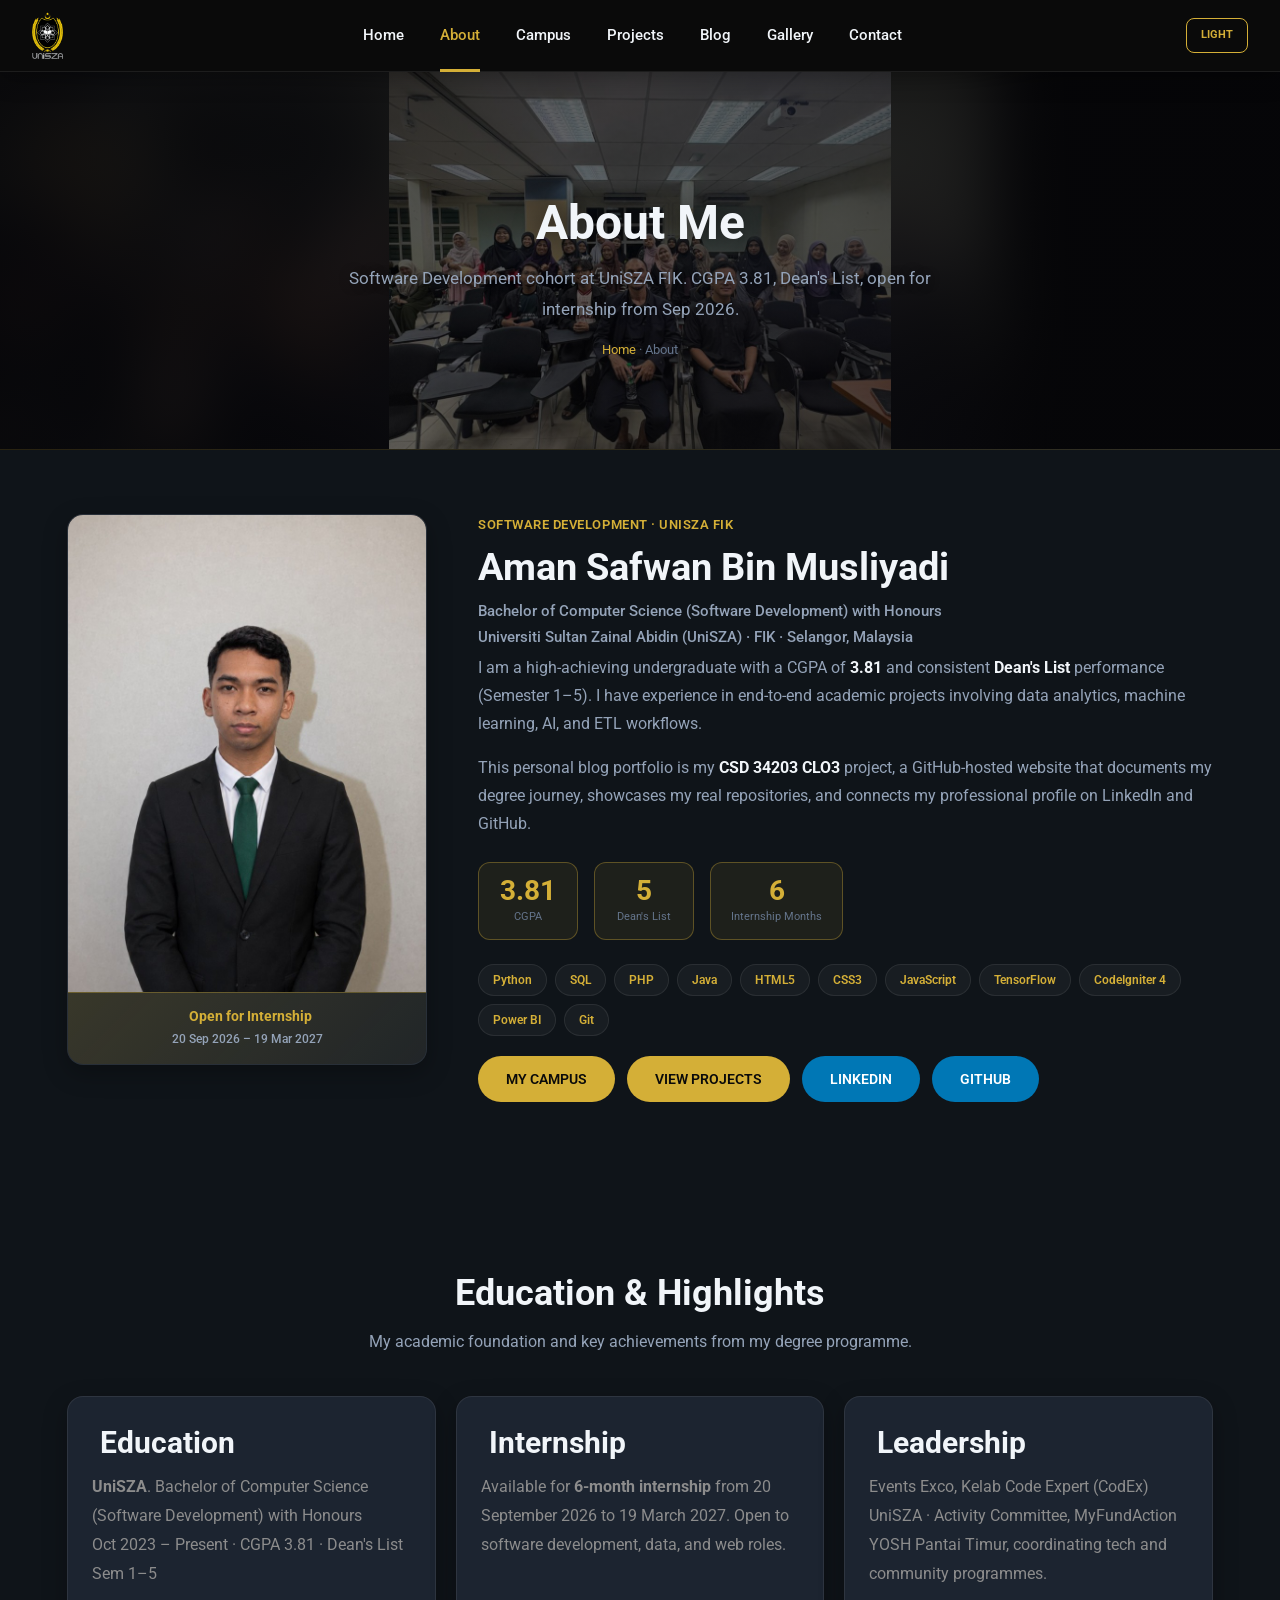
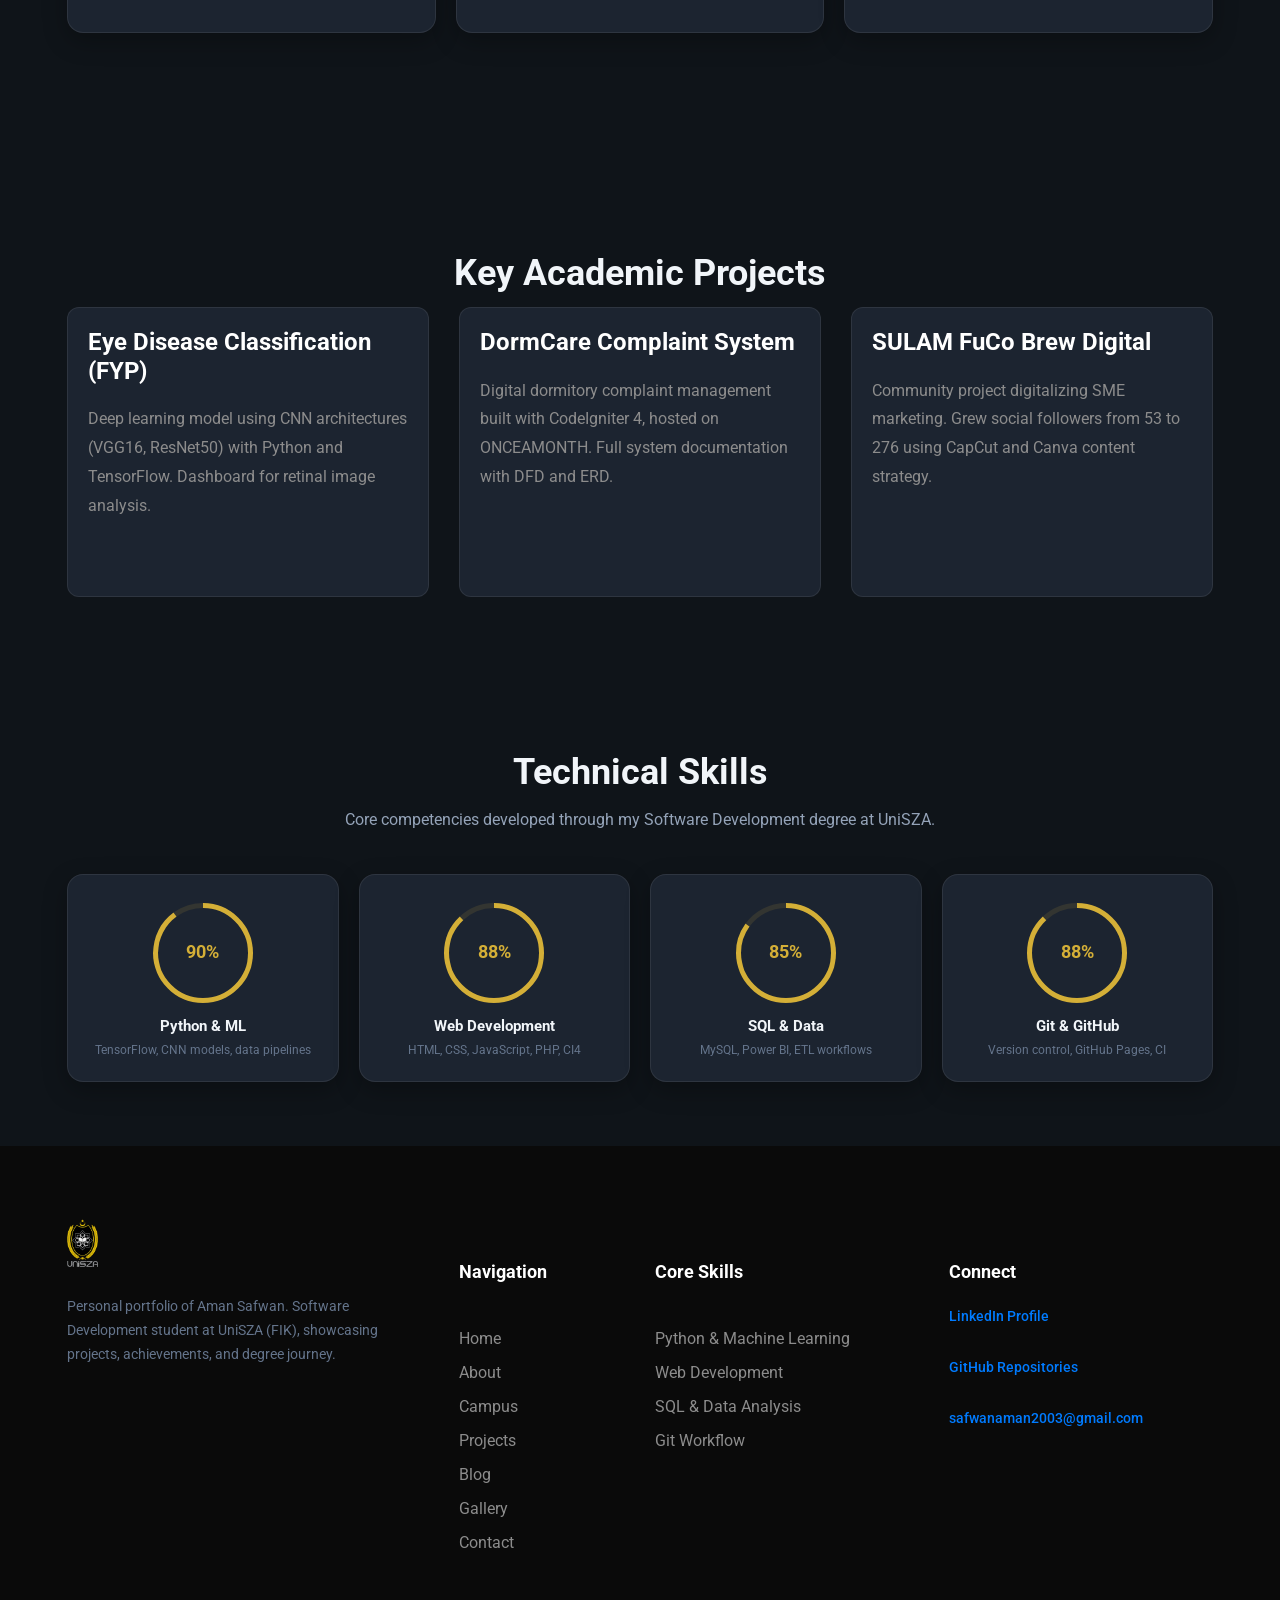
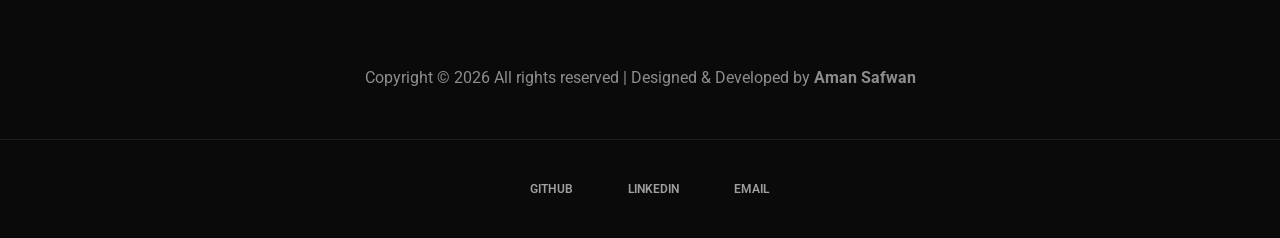
==== commit 4c2479cc: "Fix banner pixelation with blur-fill layout and landscape photos. Uses official UniSZA Besut campus " ====
--- a/about.html
+++ b/about.html
@@ -33,14 +33,15 @@
     <div class="header-add"></div>
   </header>
 
-  <section class="page-hero page-hero--photo page-hero--pos-award">
+  <section class="page-hero page-hero--photo">
     <div class="page-hero-media">
-      <img src="img/banners/about.png" alt="" width="1920" height="720" decoding="async" fetchpriority="high">
+      <img class="page-hero-bg" src="img/banners/about.png" alt="" aria-hidden="true">
+      <img class="page-hero-fg" src="img/banners/about.png" alt="" width="1024" height="768" decoding="async" fetchpriority="high">
     </div>
     <div class="page-hero-shade" aria-hidden="true"></div>
     <div class="container">
       <h2>About Me</h2>
-      <p>Software Development student at UniSZA FIK. CGPA 3.81, Dean's List, open for internship from Sep 2026.</p>
+      <p>Software Development cohort at UniSZA FIK. CGPA 3.81, Dean's List, open for internship from Sep 2026.</p>
       <div class="breadcrumb-bar"><a href="index.html">Home</a> · About</div>
     </div>
   </section>
--- a/css/components.css
+++ b/css/components.css
@@ -126,17 +126,38 @@
 	inset: 0;
 	z-index: 0;
 	overflow: hidden;
-	background: #0a0a0a;
-}
-
-.page-hero-media img {
-	width: 100%;
-	height: 100%;
+	background: #080808;
+	display: flex;
+	align-items: center;
+	justify-content: center;
+}
+
+.page-hero-media .page-hero-bg {
+	position: absolute;
+	inset: -25%;
+	width: 150%;
+	height: 150%;
 	object-fit: cover;
 	object-position: center center;
+	filter: blur(32px) brightness(0.42) saturate(1.15);
+	transform: scale(1.05);
+	z-index: 0;
+	pointer-events: none;
+}
+
+.page-hero-media .page-hero-fg {
+	position: relative;
+	z-index: 1;
+	height: 100%;
+	width: auto;
+	max-width: 100%;
+	margin: 0 auto;
 	display: block;
-	transform: scale(1.01);
-	filter: contrast(1.04) saturate(1.06);
+	object-fit: contain;
+	object-position: center center;
+	filter: none;
+	transform: none;
+	image-rendering: auto;
 }
 
 .page-hero-shade {
@@ -156,30 +177,6 @@
 	display: none;
 }
 
-.page-hero--pos-award .page-hero-media img {
-	object-position: center 42%;
-}
-
-.page-hero--pos-lab .page-hero-media img {
-	object-position: center top;
-}
-
-.page-hero--pos-auditorium .page-hero-media img {
-	object-position: center 38%;
-}
-
-.page-hero--pos-group .page-hero-media img {
-	object-position: center 35%;
-}
-
-.page-hero--pos-campus .page-hero-media img {
-	object-position: center center;
-}
-
-.page-hero--pos-room .page-hero-media img {
-	object-position: center center;
-}
-
 .page-hero--photo .container {
 	position: relative;
 	z-index: 2;
@@ -269,16 +266,35 @@
 	inset: 0;
 	z-index: 0;
 	overflow: hidden;
-}
-
-.hero-item-media img {
-	width: 100%;
-	height: 100%;
+	background: #080808;
+	display: flex;
+	align-items: center;
+	justify-content: center;
+}
+
+.hero-item-media .hero-item-bg {
+	position: absolute;
+	inset: -25%;
+	width: 150%;
+	height: 150%;
 	object-fit: cover;
 	object-position: center center;
+	filter: blur(32px) brightness(0.42) saturate(1.15);
+	transform: scale(1.05);
+	z-index: 0;
+	pointer-events: none;
+}
+
+.hero-item-media .hero-item-fg {
+	position: relative;
+	z-index: 1;
+	height: 100%;
+	width: auto;
+	max-width: 100%;
+	margin: 0 auto;
 	display: block;
-	transform: scale(1.01);
-	filter: contrast(1.04) saturate(1.06);
+	object-fit: contain;
+	object-position: center center;
 }
 
 .hero-item .container {
@@ -306,14 +322,30 @@
 	position: absolute;
 	inset: 0;
 	z-index: 0;
-}
-
-.banner-section-media img {
-	width: 100%;
+	overflow: hidden;
+	background: #080808;
+	display: flex;
+	align-items: center;
+	justify-content: center;
+}
+
+.banner-section-media .banner-section-bg {
+	position: absolute;
+	inset: -25%;
+	width: 150%;
+	height: 150%;
+	object-fit: cover;
+	filter: blur(32px) brightness(0.42);
+	z-index: 0;
+}
+
+.banner-section-media .banner-section-fg {
+	position: relative;
+	z-index: 1;
 	height: 100%;
-	object-fit: cover;
-	object-position: center 40%;
-	filter: contrast(1.04) saturate(1.06);
+	width: auto;
+	max-width: 100%;
+	object-fit: contain;
 }
 
 .banner-section--photo .container {
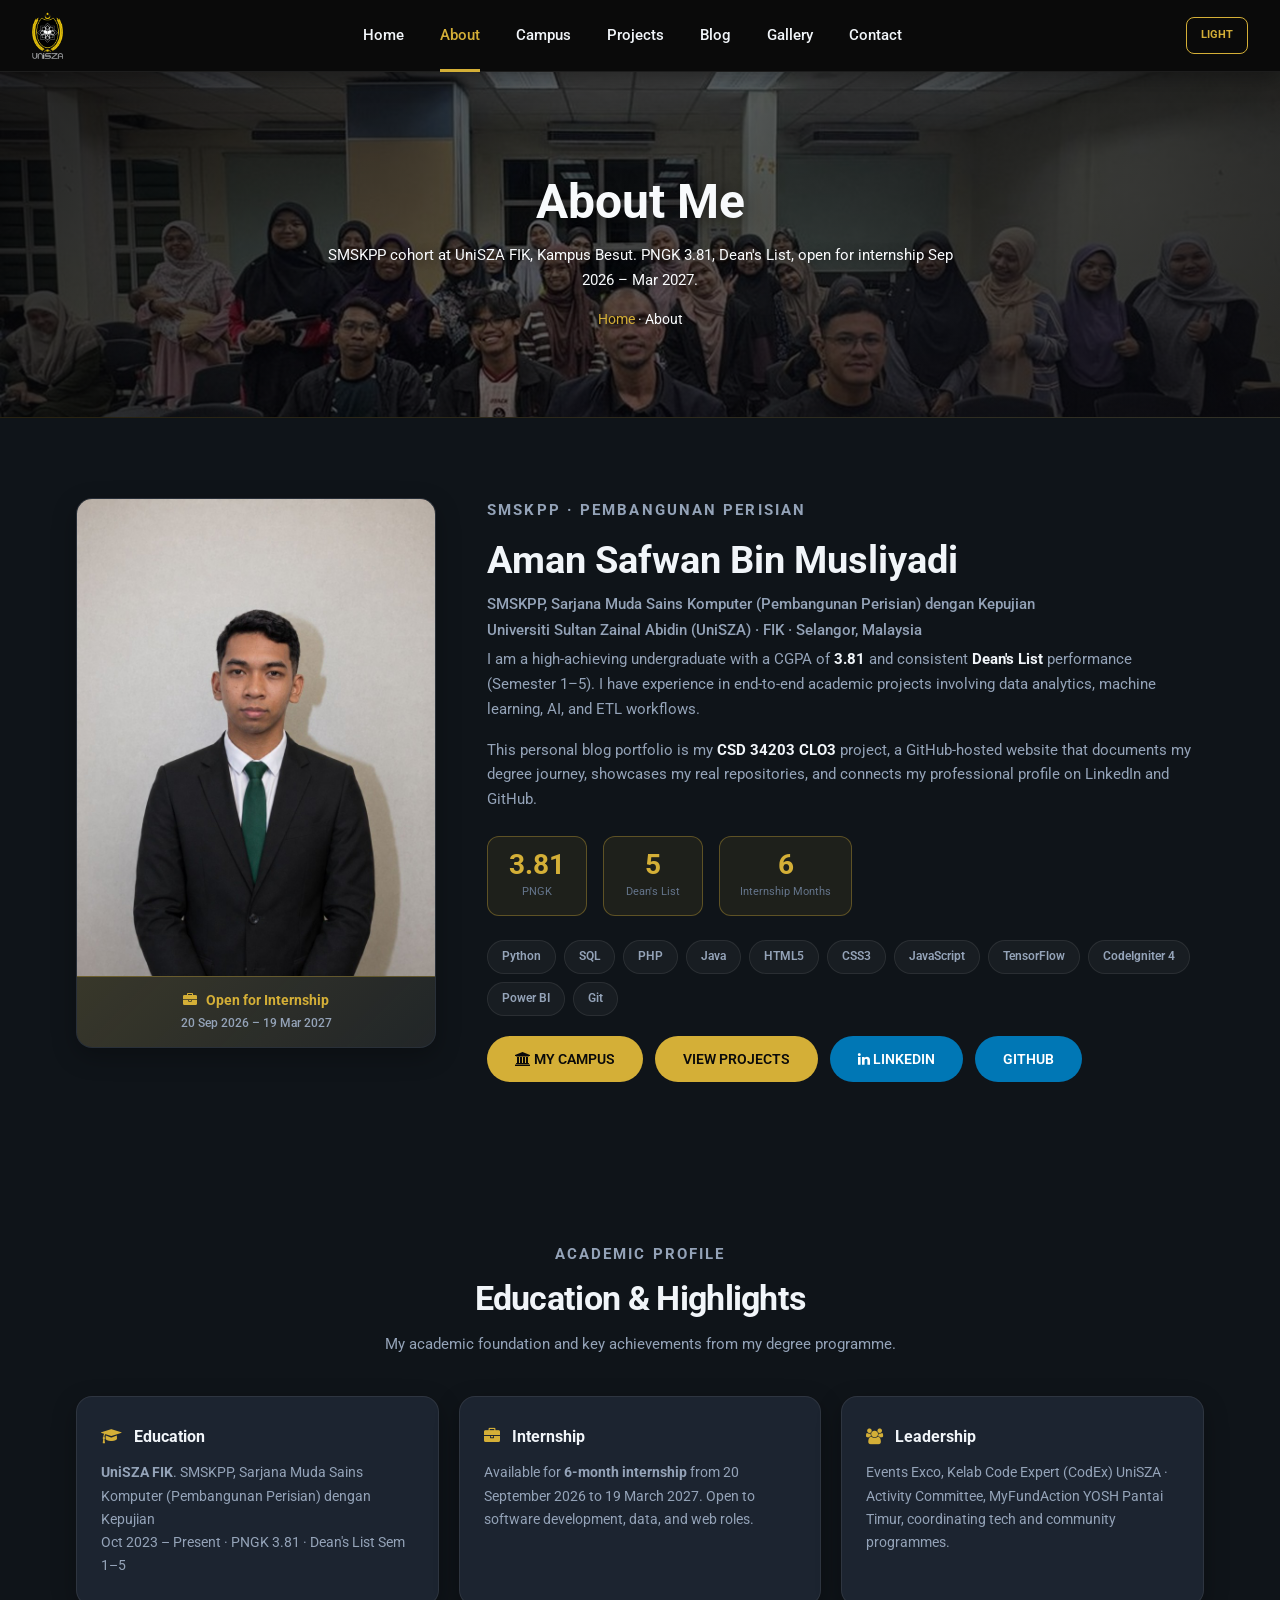
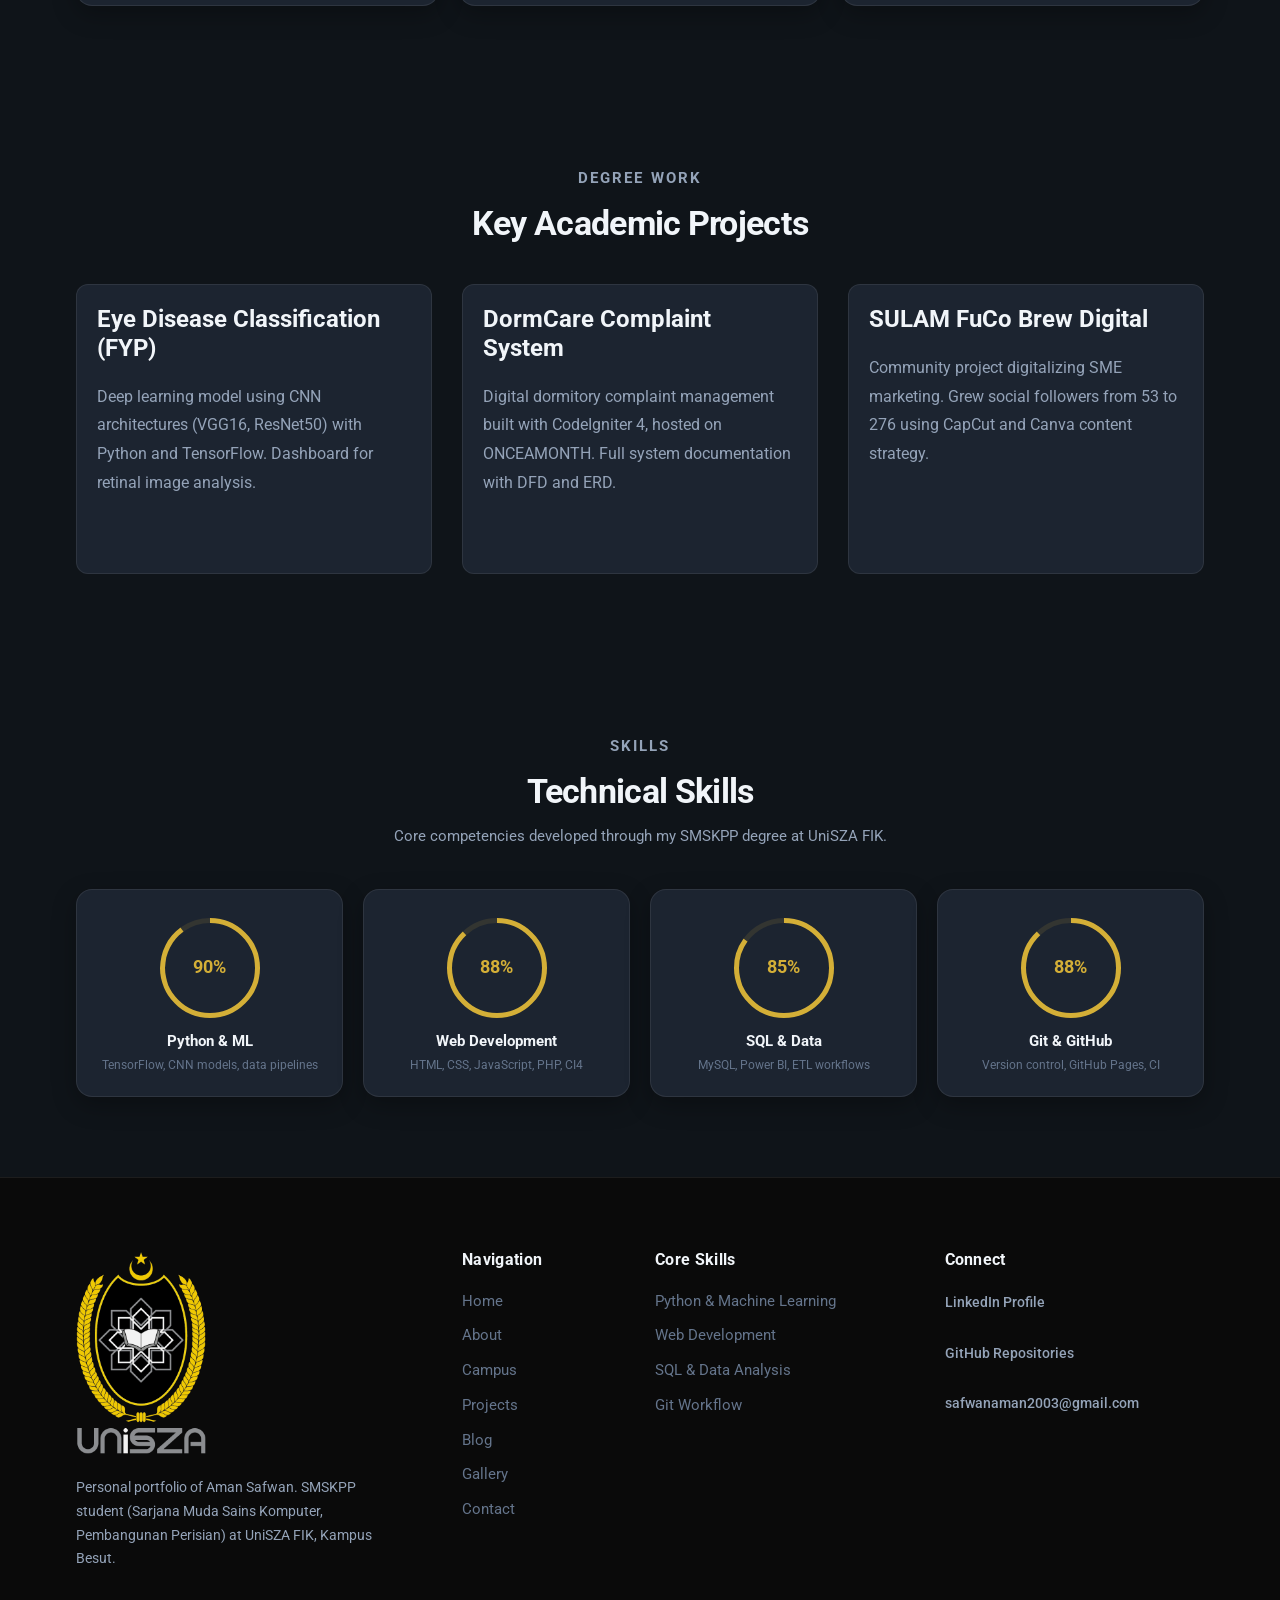
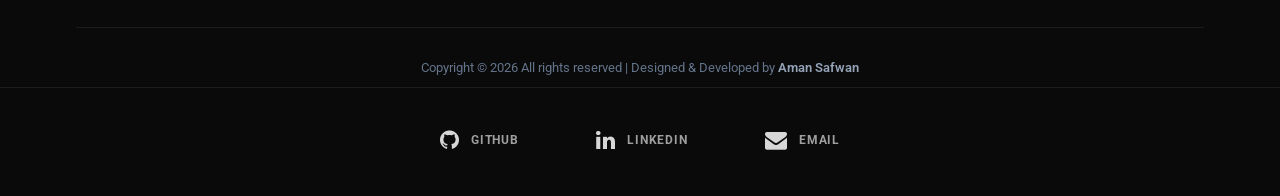
==== commit 5bc8e71e: "Polish portfolio for mobile and unify assets layout. Reorganize static files under assets/, improve " ====
--- a/about.html
+++ b/about.html
@@ -1,26 +1,29 @@
-<!DOCTYPE html>
+﻿<!DOCTYPE html>
 <html lang="en">
 <head>
   <meta charset="UTF-8">
-  <meta name="viewport" content="width=device-width, initial-scale=1.0">
+  <meta name="viewport" content="width=device-width, initial-scale=1.0, viewport-fit=cover">
   <title>Aman Safwan | About</title>
-  <meta name="description" content="About Aman Safwan Bin Musliyadi. Bachelor of Computer Science (Software Development) student at UniSZA, CGPA 3.81, Dean's List.">
-  <link rel="icon" href="img/unisza-logo.png" type="image/png">
-  <link rel="apple-touch-icon" href="img/unisza-logo.png">
+  <meta name="description" content="About Aman Safwan Bin Musliyadi. SMSKPP student at UniSZA FIK, Kampus Besut. PNGK 3.81, Dean's List.">
+  <link rel="icon" href="assets/img/brand/favicon.ico" sizes="32x32">
+  <link rel="icon" href="assets/img/brand/favicon-32x32.png" type="image/png" sizes="32x32">
+  <link rel="icon" href="assets/img/brand/favicon-16x16.png" type="image/png" sizes="16x16">
+  <link rel="icon" href="assets/img/brand/favicon-48x48.png" type="image/png" sizes="48x48">
+  <link rel="apple-touch-icon" href="assets/img/brand/apple-touch-icon.png" sizes="180x180">
   <link href="https://fonts.googleapis.com/css?family=Roboto:300,400,500,700&display=swap" rel="stylesheet">
-  <link rel="stylesheet" href="css/bootstrap.min.css">
-  <link rel="stylesheet" href="css/font-awesome.min.css">
-  <link rel="stylesheet" href="css/magnific-popup.css">
-  <link rel="stylesheet" href="css/owl.carousel.min.css">
-  <link rel="stylesheet" href="css/slicknav.min.css">
-  <link rel="stylesheet" href="css/style.css">
-  <link rel="stylesheet" href="css/theme-unisza.css">
-  <link rel="stylesheet" href="css/components.css">
+  <link rel="stylesheet" href="assets/css/bootstrap.min.css">
+  <link rel="stylesheet" href="assets/css/font-awesome.min.css">
+  <link rel="stylesheet" href="assets/css/magnific-popup.css">
+  <link rel="stylesheet" href="assets/css/owl.carousel.min.css">
+  <link rel="stylesheet" href="assets/css/slicknav.min.css">
+  <link rel="stylesheet" href="assets/css/style.css">
+  <link rel="stylesheet" href="assets/css/theme-unisza.css">
+  <link rel="stylesheet" href="assets/css/components.css">
 </head>
 <body>
   <div id="preloder"><div class="loader"></div></div>
   <header class="header-section">
-    <a href="index.html" class="site-logo"><img src="img/unisza-logo.png" alt="UniSZA, Universiti Sultan Zainal Abidin"></a>
+    <a href="index.html" class="site-logo"><img src="assets/img/brand/unisza-logo.png" alt="UniSZA, Universiti Sultan Zainal Abidin"></a>
     <ul class="main-menu">
       <li><a href="index.html">Home</a></li>
       <li><a href="about.html">About</a></li>
@@ -33,15 +36,14 @@
     <div class="header-add"></div>
   </header>
 
-  <section class="page-hero page-hero--photo">
+  <section class="page-hero page-hero--photo page-hero--banner">
     <div class="page-hero-media">
-      <img class="page-hero-bg" src="img/banners/about.png" alt="" aria-hidden="true">
-      <img class="page-hero-fg" src="img/banners/about.png" alt="" width="1024" height="768" decoding="async" fetchpriority="high">
+      <img class="page-hero-cover" src="assets/img/banners/about.png" alt="Software Development class group photo at UniSZA FIK" width="1920" height="520" decoding="async" fetchpriority="high">
     </div>
     <div class="page-hero-shade" aria-hidden="true"></div>
     <div class="container">
       <h2>About Me</h2>
-      <p>Software Development cohort at UniSZA FIK. CGPA 3.81, Dean's List, open for internship from Sep 2026.</p>
+      <p>SMSKPP cohort at UniSZA FIK, Kampus Besut. PNGK 3.81, Dean's List, open for internship Sep 2026 – Mar 2027.</p>
       <div class="breadcrumb-bar"><a href="index.html">Home</a> · About</div>
     </div>
   </section>
@@ -51,7 +53,7 @@
       <div class="about-bio-grid reveal-on-scroll">
         <div class="about-bio-visual">
           <div class="about-bio-photo-wrap">
-            <img src="img/gallery/raw-38.png" alt="Aman Safwan Bin Musliyadi, professional headshot headshot" class="about-bio-photo">
+            <img src="assets/img/gallery/raw-38.png" alt="Aman Safwan Bin Musliyadi, professional headshot headshot" class="about-bio-photo">
           </div>
           <div class="about-bio-badge">
             <i class="fa fa-briefcase"></i> Open for Internship
@@ -59,9 +61,9 @@
           </div>
         </div>
         <div class="about-bio-content character-info">
-          <p class="about-bio-eyebrow">Software Development · UniSZA FIK</p>
+          <p class="section-eyebrow">SMSKPP · Pembangunan Perisian</p>
           <h2>Aman Safwan Bin Musliyadi</h2>
-          <h5>Bachelor of Computer Science (Software Development) with Honours</h5>
+          <h5>SMSKPP, Sarjana Muda Sains Komputer (Pembangunan Perisian) dengan Kepujian</h5>
           <h5>Universiti Sultan Zainal Abidin (UniSZA) · FIK · Selangor, Malaysia</h5>
           <p>
             I am a high-achieving undergraduate with a CGPA of <strong>3.81</strong> and consistent <strong>Dean's List</strong> performance (Semester 1–5).
@@ -72,7 +74,7 @@
             showcases my real repositories, and connects my professional profile on LinkedIn and GitHub.
           </p>
           <div class="profile-stats">
-            <div class="stat-box"><span class="stat-num-static">3.81</span><span class="stat-label">CGPA</span></div>
+            <div class="stat-box"><span class="stat-num-static">3.81</span><span class="stat-label">PNGK</span></div>
             <div class="stat-box"><span class="stat-num" data-count="5">0</span><span class="stat-label">Dean's List</span></div>
             <div class="stat-box"><span class="stat-num" data-count="6">0</span><span class="stat-label">Internship Months</span></div>
           </div>
@@ -95,13 +97,14 @@
   <section class="portfolio-section spad">
     <div class="container">
       <div class="section-heading text-center reveal-on-scroll">
+        <p class="section-eyebrow">Academic Profile</p>
         <h2>Education & Highlights</h2>
         <p>My academic foundation and key achievements from my degree programme.</p>
       </div>
       <div class="portfolio-grid">
         <article class="portfolio-card reveal-on-scroll">
           <h3><i class="fa fa-graduation-cap"></i> Education</h3>
-          <p><strong>UniSZA</strong>. Bachelor of Computer Science (Software Development) with Honours<br>Oct 2023 – Present · CGPA 3.81 · Dean's List Sem 1–5</p>
+          <p><strong>UniSZA FIK</strong>. SMSKPP, Sarjana Muda Sains Komputer (Pembangunan Perisian) dengan Kepujian<br>Oct 2023 – Present · PNGK 3.81 · Dean's List Sem 1–5</p>
         </article>
         <article class="portfolio-card reveal-on-scroll">
           <h3><i class="fa fa-briefcase"></i> Internship</h3>
@@ -117,7 +120,7 @@
 
   <section class="characters-boxes-section">
     <div class="container">
-      <div class="section-heading text-center reveal-on-scroll"><h2>Key Academic Projects</h2></div>
+      <div class="section-heading text-center reveal-on-scroll"><p class="section-eyebrow">Degree Work</p><h2>Key Academic Projects</h2></div>
       <div class="row">
         <div class="col-lg-4 col-sm-6">
           <article class="characters-box reveal-on-scroll">
@@ -144,8 +147,9 @@
   <section class="skills-section spad">
     <div class="container">
       <div class="section-heading text-center reveal-on-scroll">
+        <p class="section-eyebrow">Skills</p>
         <h2>Technical Skills</h2>
-        <p>Core competencies developed through my Software Development degree at UniSZA.</p>
+        <p>Core competencies developed through my SMSKPP degree at UniSZA FIK.</p>
       </div>
       <div class="skills-rings-grid reveal-on-scroll">
         <div class="skill-ring-card">
@@ -175,7 +179,7 @@
   <footer class="footer-section">
     <div class="container">
       <div class="row">
-        <div class="col-lg-4 col-md-6"><div class="footer-widget"><div class="about-widget"><img src="img/unisza-logo.png" alt="UniSZA logo"><p>Personal portfolio of Aman Safwan. Software Development student at UniSZA (FIK), showcasing projects, achievements, and degree journey.</p></div></div></div>
+        <div class="col-lg-4 col-md-6"><div class="footer-widget"><div class="about-widget"><img src="assets/img/brand/unisza-logo.png" alt="UniSZA logo"><p>Personal portfolio of Aman Safwan. SMSKPP student (Sarjana Muda Sains Komputer, Pembangunan Perisian) at UniSZA FIK, Kampus Besut.</p></div></div></div>
         <div class="col-lg-2 col-md-6 col-sm-6"><div class="footer-widget"><h2 class="fw-title">Navigation</h2><ul><li><a href="index.html">Home</a></li><li><a href="about.html">About</a></li><li><a href="campus.html">Campus</a></li><li><a href="projects.html">Projects</a></li><li><a href="blog.html">Blog</a></li><li><a href="gallery.html">Gallery</a></li><li><a href="contact.html">Contact</a></li></ul></div></div>
         <div class="col-lg-3 col-md-6 col-sm-6"><div class="footer-widget"><h2 class="fw-title">Core Skills</h2><ul><li><a href="#">Python & Machine Learning</a></li><li><a href="#">Web Development</a></li><li><a href="#">SQL & Data Analysis</a></li><li><a href="#">Git Workflow</a></li></ul></div></div>
         <div class="col-lg-3 col-md-6"><div class="footer-widget fw-latest-post"><h2 class="fw-title">Connect</h2><div class="latest-news-widget"><div class="ln-item"><div class="ln-text"><h6><a href="https://www.linkedin.com/in/amansafwan" target="_blank" rel="noopener noreferrer">LinkedIn Profile</a></h6></div></div><div class="ln-item"><div class="ln-text"><h6><a href="https://github.com/AmanSafwan" target="_blank" rel="noopener noreferrer">GitHub Repositories</a></h6></div></div><div class="ln-item"><div class="ln-text"><h6><a href="mailto:safwanaman2003@gmail.com">safwanaman2003@gmail.com</a></h6></div></div></div></div></div>
@@ -185,12 +189,12 @@
     <div class="social-links-warp"><div class="container"><div class="social-links"><a href="https://github.com/AmanSafwan" target="_blank" rel="noopener noreferrer"><i class="fa fa-github"></i><span>github</span></a><a href="https://www.linkedin.com/in/amansafwan" target="_blank" rel="noopener noreferrer"><i class="fa fa-linkedin"></i><span>linkedin</span></a><a href="mailto:safwanaman2003@gmail.com"><i class="fa fa-envelope"></i><span>email</span></a></div></div></div>
   </footer>
 
-  <script src="js/jquery-3.2.1.min.js"></script>
-  <script src="js/bootstrap.min.js"></script>
-  <script src="js/jquery.slicknav.js"></script>
-  <script src="js/owl.carousel.min.js"></script>
-  <script src="js/circle-progress.min.js"></script>
-  <script src="js/jquery.magnific-popup.min.js"></script>
-  <script src="js/main.js"></script>
+  <script src="assets/js/jquery-3.2.1.min.js"></script>
+  <script src="assets/js/bootstrap.min.js"></script>
+  <script src="assets/js/jquery.slicknav.js"></script>
+  <script src="assets/js/owl.carousel.min.js"></script>
+  <script src="assets/js/circle-progress.min.js"></script>
+  <script src="assets/js/jquery.magnific-popup.min.js"></script>
+  <script src="assets/js/main.js"></script>
 </body>
 </html>
--- a/assets/css/style.css
+++ b/assets/css/style.css
@@ -0,0 +1,2789 @@
+/* ===================================
+--------------------------------------
+  TheQuest - Gaming Magazine Template
+  Version: 1.0
+--------------------------------------
+======================================*/
+
+
+/*----------------------------------------*/
+/* Template default CSS
+/*----------------------------------------*/
+
+html,
+body {
+	height: 100%;
+	font-family: "Roboto", sans-serif;
+	-webkit-font-smoothing: antialiased;
+	font-smoothing: antialiased;
+}
+
+h1,
+h2,
+h3,
+h4,
+h5,
+h6 {
+	margin: 0;
+	color: #111111;
+	font-weight: 700;
+}
+
+h1 {
+	font-size: 70px;
+}
+
+h2 {
+	font-size: 36px;
+}
+
+h3 {
+	font-size: 30px;
+}
+
+h4 {
+	font-size: 24px;
+}
+
+h5 {
+	font-size: 18px;
+}
+
+h6 {
+	font-size: 16px;
+}
+
+p {
+	font-size: 16px;
+	color: #8c8c8c;
+	line-height: 1.8;
+}
+
+img {
+	max-width: 100%;
+}
+
+input:focus,
+select:focus,
+button:focus,
+textarea:focus {
+	outline: none;
+}
+
+a:hover,
+a:focus {
+	text-decoration: none;
+	outline: none;
+}
+
+ul,
+ol {
+	padding: 0;
+	margin: 0;
+}
+
+/*---------------------
+Helper CSS
+ -----------------------*/
+
+.section-title {
+	text-align: center;
+}
+
+.section-title h2 {
+	font-size: 36px;
+}
+
+.set-bg {
+	background-repeat: no-repeat;
+	background-size: cover;
+	background-position: center center;
+}
+
+.spad {
+	padding-top: 106px;
+	padding-bottom: 106px;
+}
+
+.text-white h1,
+.text-white h2,
+.text-white h3,
+.text-white h4,
+.text-white h5,
+.text-white h6,
+.text-white p,
+.text-white span,
+.text-white li,
+.text-white a {
+	color: #fff;
+}
+
+/*---------------------
+Commom elements
+ -----------------------*/
+
+/* buttons */
+
+.site-btn {
+	display: inline-block;
+	border: none;
+	font-size: 14px;
+	font-weight: 600;
+	min-width: 164px;
+	padding: 21px 47px;
+	border-radius: 50px;
+	text-transform: uppercase;
+	background: #10ddb4;
+	color: #161616;
+	line-height: 1;
+	cursor: pointer;
+	text-align: center;
+}
+
+.site-btn:hover {
+	color: #161616;
+}
+
+.site-btn.sb-color {
+	background: #ff1f56;
+	color: #fff;
+}
+
+.site-btn.sb-color:hover {
+	color: #fff;
+}
+
+/* Preloder */
+
+#preloder {
+	position: fixed;
+	width: 100%;
+	height: 100%;
+	top: 0;
+	left: 0;
+	z-index: 999999;
+	background: #000;
+}
+
+.loader {
+	width: 40px;
+	height: 40px;
+	position: absolute;
+	top: 50%;
+	left: 50%;
+	margin-top: -13px;
+	margin-left: -13px;
+	border-radius: 60px;
+	animation: loader 0.8s linear infinite;
+	-webkit-animation: loader 0.8s linear infinite;
+}
+
+@keyframes loader {
+	0% {
+		-webkit-transform: rotate(0deg);
+		transform: rotate(0deg);
+		border: 4px solid #f44336;
+		border-left-color: transparent;
+	}
+	50% {
+		-webkit-transform: rotate(180deg);
+		transform: rotate(180deg);
+		border: 4px solid #673ab7;
+		border-left-color: transparent;
+	}
+	100% {
+		-webkit-transform: rotate(360deg);
+		transform: rotate(360deg);
+		border: 4px solid #f44336;
+		border-left-color: transparent;
+	}
+}
+
+@-webkit-keyframes loader {
+	0% {
+		-webkit-transform: rotate(0deg);
+		border: 4px solid #f44336;
+		border-left-color: transparent;
+	}
+	50% {
+		-webkit-transform: rotate(180deg);
+		border: 4px solid #673ab7;
+		border-left-color: transparent;
+	}
+	100% {
+		-webkit-transform: rotate(360deg);
+		border: 4px solid #f44336;
+		border-left-color: transparent;
+	}
+}
+
+/*------------------
+Header section
+ ---------------------*/
+
+.header-section {
+	position: absolute;
+	width: 100%;
+	left: 0;
+	top: 0;
+	background: #353535;
+	z-index: 9999;
+}
+
+.site-logo {
+	display: inline-block;
+	padding: 12px 28px 11px;
+	background: #111111;
+	vertical-align: middle;
+}
+
+.site-logo img {
+	display: block;
+	height: 48px;
+	width: auto;
+	max-width: 118px;
+	object-fit: contain;
+}
+
+.main-menu {
+	display: inline-block;
+	padding-left: 44px;
+	position: relative;
+	z-index: 99;
+	background: #353535;
+}
+
+.main-menu li {
+	display: inline-block;
+}
+
+.main-menu li a {
+	position: relative;
+	display: block;
+	padding: 44px 7px;
+	margin-right: 55px;
+	font-size: 16px;
+	font-weight: 500;
+	color: #fff;
+}
+
+.main-menu li a:after {
+	position: absolute;
+	content: "";
+	width: 0;
+	height: 3px;
+	left: 0;
+	bottom: 0;
+	background: #10ddb4;
+	-webkit-transition: all 0.3s;
+	transition: all 0.3s;
+}
+
+.main-menu li a:hover:after {
+	width: 100%;
+}
+
+.slicknav_menu {
+	display: none;
+}
+
+.header-add {
+	position: absolute;
+	right: 0;
+	top: 0;
+	width: 43%;
+	height: 100%;
+	text-align: right;
+}
+
+.header-add img {
+	height: 100%;
+}
+
+.header-badge {
+	display: -webkit-box;
+	display: -ms-flexbox;
+	display: flex;
+	-webkit-box-align: center;
+	-ms-flex-align: center;
+	align-items: center;
+	-webkit-box-pack: end;
+	-ms-flex-pack: end;
+	justify-content: flex-end;
+	padding-right: 24px;
+}
+
+.header-badge span {
+	display: inline-block;
+	background: rgba(16, 221, 180, 0.15);
+	border: 1px solid #10ddb4;
+	color: #10ddb4;
+	padding: 8px 14px;
+	border-radius: 999px;
+	font-size: 12px;
+	font-weight: 700;
+	letter-spacing: 0.4px;
+}
+
+/*------------------
+   Hero-section
+ ---------------------*/
+
+.hero-item {
+	height: 804px;
+	display: -webkit-box;
+	display: -ms-flexbox;
+	display: flex;
+	-webkit-box-align: center;
+	-ms-flex-align: center;
+	align-items: center;
+	-webkit-box-pack: center;
+	-ms-flex-pack: center;
+	justify-content: center;
+	text-align: center;
+	position: relative;
+	padding-top: 140px;
+}
+
+.hero-item:after {
+	position: absolute;
+	content: "";
+	width: 100%;
+	height: 100%;
+	left: 0;
+	top: 0;
+	background: #0d0d11;
+	opacity: 0.74;
+	z-index: 1;
+}
+
+.hero-item .container {
+	position: relative;
+	z-index: 9;
+}
+
+.hero-item h2 {
+	font-size: 96px;
+	font-weight: 700;
+	color: #fff;
+	margin-bottom: 15px;
+}
+
+.hero-item p {
+	font-size: 20px;
+	margin-bottom: 35px;
+}
+
+.hero-item .site-btn,
+.hero-item p,
+.hero-item h2 {
+	position: relative;
+	top: 50px;
+	opacity: 0;
+}
+
+.hero-slider .owl-item.active .hero-item h2,
+.hero-slider .owl-item.active .hero-item p,
+.hero-slider .owl-item.active .hero-item .site-btn {
+	top: 0;
+	opacity: 1;
+}
+
+.hero-slider .owl-item.active .hero-item h2 {
+	-webkit-transition: all 0.5s ease 0.4s;
+	transition: all 0.5s ease 0.4s;
+}
+
+.hero-slider .owl-item.active .hero-item p {
+	-webkit-transition: all 0.5s ease 0.6s;
+	transition: all 0.5s ease 0.6s;
+}
+
+.hero-slider .owl-item.active .hero-item .site-btn {
+	-webkit-transition: all 0.5s ease 0.8s;
+	transition: all 0.5s ease 0.8s;
+}
+
+.slider-progress-bar {
+	position: absolute;
+	width: 100%;
+	bottom: 0;
+	left: 0;
+}
+
+.slider-progress-bar .progress {
+	height: 4px;
+	background: #10ddb4;
+	-webkit-animation: sliderProgressBar ease;
+	animation: sliderProgressBar ease;
+}
+
+.my-slider:hover .slider-progress-bar .progress {
+	-webkit-animation-play-state: paused;
+	animation-play-state: paused;
+}
+
+@-webkit-keyframes sliderProgressBar {
+	0% {
+		width: 0%;
+	}
+	100% {
+		width: 100%;
+	}
+}
+
+@keyframes sliderProgressBar {
+	0% {
+		width: 0%;
+	}
+	100% {
+		width: 100%;
+	}
+}
+
+/*------------------
+   Blog-section
+ ---------------------*/
+
+.blog-section {
+	background: #1c1c1c;
+}
+
+.blog-section .blog-posts {
+	margin-bottom: -70px;
+}
+
+.blog-post {
+	margin-bottom: 70px;
+}
+
+.blog-post img {
+	margin-bottom: 34px;
+	min-width: 100%;
+}
+
+.blog-post .post-date {
+	display: inline-block;
+	font-size: 14px;
+	font-weight: 700;
+	padding: 3px 16px;
+	margin-bottom: 25px;
+	background: #10ddb4;
+}
+
+.blog-post h3 {
+	color: #fff;
+	margin-bottom: 10px;
+}
+
+.blog-post h4 {
+	color: #fff;
+	margin-bottom: 10px;
+}
+
+.blog-post .post-metas {
+	margin-bottom: 30px;
+}
+
+.blog-post .post-metas .post-meta {
+	position: relative;
+	display: inline-block;
+	color: #8c8c8c;
+	font-size: 14px;
+	padding-right: 15px;
+	margin-right: 14px;
+	margin-bottom: 5px;
+}
+
+.blog-post .post-metas .post-meta:after {
+	position: absolute;
+	content: "|";
+	right: 0;
+	top: 0;
+	color: #8c8c8c;
+	font-size: 14px;
+}
+
+.blog-post .post-metas .post-meta:last-child {
+	margin-right: 0;
+	padding-right: 0;
+}
+
+.blog-post .post-metas .post-meta:last-child:after {
+	display: none;
+}
+
+.blog-post .post-metas a {
+	color: #ffea00;
+}
+
+.blog-post .read-more {
+	font-size: 14px;
+	font-weight: 700;
+	color: #10ddb4;
+}
+
+.blog-post.featured-post,
+.blog-post.review-post,
+.blog-post.single-post {
+	margin-bottom: 80px;
+}
+
+.blog-post.featured-post p,
+.blog-post.review-post p,
+.blog-post.single-post p {
+	margin-bottom: 40px;
+}
+
+.blog-post.featured-post .post-metas a,
+.blog-post.review-post .post-metas a,
+.blog-post.single-post .post-metas a {
+	color: #10ddb4;
+}
+
+.blog-post.review-post .post-metas {
+	margin-bottom: 5px;
+}
+
+.blog-post.review-post .rating {
+	font-size: 17px;
+	color: #ffd200;
+	margin-bottom: 30px;
+}
+
+.blog-post.review-post .rating i {
+	display: inline-block;
+	margin-right: 4px;
+}
+
+.sb-widget {
+	margin-bottom: 75px;
+}
+
+.sb-widget:last-child {
+	margin-bottom: 0;
+}
+
+.sb-widget .sb-title {
+	font-size: 18px;
+	font-weight: 700;
+	color: #fff;
+	margin-bottom: 60px;
+}
+
+.sb-widget .sb-search input {
+	width: 100%;
+	height: 53px;
+	font-size: 14px;
+	font-style: italic;
+	padding: 0 32px;
+	border: none;
+	border-bottom: 3px solid #10ddb4;
+}
+
+.sb-cata-list {
+	list-style: none;
+}
+
+.sb-cata-list li {
+	display: block;
+	overflow: hidden;
+	margin-bottom: 13px;
+}
+
+.sb-cata-list li a {
+	display: block;
+	color: #8c8c8c;
+	font-size: 16px;
+}
+
+.sb-cata-list li span {
+	float: right;
+	display: inline-block;
+	min-width: 25px;
+	height: 25px;
+	font-size: 11px;
+	color: #1c1c1c;
+	border-radius: 35px;
+	background: #fff;
+	text-align: center;
+	padding: 5px 5px 0;
+}
+
+.sb-cata-list li:nth-child(1) span {
+	background: #10ddb4;
+}
+
+.sb-cata-list li:nth-child(2) span {
+	background: #ff1980;
+}
+
+.sb-cata-list li:nth-child(3) span {
+	background: #ffe119;
+}
+
+.sb-cata-list li:nth-child(4) span {
+	background: #5da9e4;
+}
+
+.sb-cata-list li:nth-child(5) span {
+	background: #bd9bd2;
+}
+
+.sb-cata-list li:nth-child(6) span {
+	background: #f89843;
+}
+
+.sb-cata-list li:last-child a {
+	margin-bottom: 0;
+}
+
+.latest-news-widget .ln-item {
+	margin-bottom: 29px;
+	position: relative;
+}
+
+.latest-news-widget .ln-item:last-child {
+	margin-bottom: 0;
+}
+
+.latest-news-widget .ln-item img {
+	width: 85px;
+	height: 85px;
+	float: left;
+	margin-right: 27px;
+}
+
+.latest-news-widget .ln-text {
+	overflow: hidden;
+}
+
+.latest-news-widget .ln-text .ln-date {
+	display: inline-block;
+	font-size: 14px;
+	font-weight: 700;
+	padding: 1px 5px;
+	margin-bottom: 10px;
+	background: #10ddb4;
+}
+
+.latest-news-widget .ln-text h6 {
+	font-size: 14px;
+	font-weight: 500;
+	color: #fff;
+	margin-bottom: 5px;
+}
+
+.latest-news-widget .ln-text .ln-metas .ln-meta {
+	position: relative;
+	display: inline-block;
+	color: #8c8c8c;
+	font-size: 12px;
+	padding-right: 13px;
+	margin-right: 10px;
+	margin-bottom: 5px;
+}
+
+.latest-news-widget .ln-text .ln-metas .ln-meta:after {
+	position: absolute;
+	content: "|";
+	right: 0;
+	top: 0;
+	color: #8c8c8c;
+	font-size: 14px;
+}
+
+.latest-news-widget .ln-text .ln-metas .ln-meta:last-child {
+	margin-right: 0;
+	padding-right: 0;
+}
+
+.latest-news-widget .ln-text .ln-metas .ln-meta:last-child:after {
+	display: none;
+}
+
+.latest-news-widget .ln-text .ln-metas a {
+	color: #ffea00;
+}
+
+.latest-news-widget.top-five .ln-index {
+	position: absolute;
+	left: 19px;
+	top: -25px;
+	width: 45px;
+	height: 45px;
+	font-size: 18px;
+	font-weight: 700;
+	color: #fff;
+	background: #10ddb4;
+	border-radius: 50%;
+	display: -webkit-box;
+	display: -ms-flexbox;
+	display: flex;
+	-webkit-box-align: center;
+	-ms-flex-align: center;
+	align-items: center;
+	-webkit-box-pack: center;
+	-ms-flex-pack: center;
+	justify-content: center;
+}
+
+.latest-news-widget.top-five .ln-item {
+	margin-bottom: 59px;
+}
+
+.latest-news-widget.top-five .ln-item:nth-child(1) .ln-index {
+	background: #ff5581;
+}
+
+.latest-news-widget.top-five .ln-item:nth-child(2) .ln-index {
+	background: #10ddb4;
+}
+
+.latest-news-widget.top-five .ln-item:nth-child(3) .ln-index {
+	background: #5da9e4;
+}
+
+.latest-news-widget.top-five .ln-item:nth-child(4) .ln-index {
+	background: #ffe119;
+}
+
+.latest-news-widget.top-five .ln-item:nth-child(5) .ln-index {
+	background: #bd9bd2;
+}
+
+.latest-news-widget.top-five .ln-item:last-child {
+	margin-bottom: 0;
+}
+
+.latest-comments-widget .lc-item {
+	margin-bottom: 23px;
+}
+
+.latest-comments-widget .lc-item:last-child {
+	margin-bottom: 0;
+}
+
+.latest-comments-widget .lc-item img {
+	float: left;
+	width: 55px;
+	height: 55px;
+	border-radius: 50%;
+	margin-right: 24px;
+}
+
+.latest-comments-widget .lc-text {
+	overflow: hidden;
+}
+
+.latest-comments-widget .lc-text h6 {
+	color: #fff;
+	font-size: 16px;
+	font-weight: 500;
+	margin-bottom: 8px;
+}
+
+.latest-comments-widget .lc-text span {
+	color: #8c8c8c;
+	font-size: 14px;
+	font-weight: 400;
+	display: inline-block;
+	padding: 0 5px;
+}
+
+.latest-comments-widget .lc-text a {
+	color: #10ddb4;
+	font-size: 14px;
+	font-weight: 400;
+}
+
+.latest-comments-widget .lc-date {
+	color: #a5a4a4;
+	font-weight: 700;
+	font-size: 12px;
+}
+
+/* ------------------
+Blog list section
+ ---------------------*/
+
+.blog-list-section {
+	background: #222222;
+}
+
+.small-blog-list .sb-item {
+	margin-bottom: 43px;
+	position: relative;
+}
+
+.small-blog-list .sb-item:last-child {
+	margin-bottom: 0;
+}
+
+.small-blog-list .sb-item img {
+	width: 166px;
+	float: left;
+	margin-right: 27px;
+}
+
+.small-blog-list .sb-text {
+	overflow: hidden;
+}
+
+.small-blog-list .sb-text .sb-date {
+	display: inline-block;
+	font-size: 14px;
+	font-weight: 700;
+	padding: 1px 10px;
+	margin-bottom: 10px;
+	background: #10ddb4;
+}
+
+.small-blog-list .sb-text h6 {
+	font-size: 18px;
+	font-weight: 500;
+	color: #fff;
+	margin-bottom: 5px;
+}
+
+.small-blog-list .sb-text .sb-metas {
+	margin-bottom: 10px;
+}
+
+.small-blog-list .sb-text .sb-metas .sb-meta {
+	position: relative;
+	display: inline-block;
+	color: #8c8c8c;
+	font-size: 12px;
+	padding-right: 13px;
+	margin-right: 10px;
+	margin-bottom: 5px;
+}
+
+.small-blog-list .sb-text .sb-metas .sb-meta:after {
+	position: absolute;
+	content: "|";
+	right: 0;
+	top: 0;
+	color: #8c8c8c;
+	font-size: 14px;
+}
+
+.small-blog-list .sb-text .sb-metas .sb-meta:last-child {
+	margin-right: 0;
+	padding-right: 0;
+}
+
+.small-blog-list .sb-text .sb-metas .sb-meta:last-child:after {
+	display: none;
+}
+
+.small-blog-list .sb-text .sb-metas a {
+	color: #ffea00;
+}
+
+.small-blog-list .sb-text p {
+	margin-bottom: 0;
+}
+
+/* ----------------
+Video section
+ ---------------------*/
+
+.video-section {
+	padding: 70px 0;
+	background: #2d2d2d;
+	text-align: center;
+}
+
+.video-logo {
+	margin-bottom: 40px;
+}
+
+.video-logo p {
+	padding-top: 10px;
+	margin-bottom: 0;
+}
+
+.video-popup-warp {
+	position: relative;
+}
+
+.video-popup-warp .video-play {
+	display: block;
+	position: absolute;
+	width: 100px;
+	height: 56px;
+	padding-top: 9px;
+	border-radius: 50px;
+	top: calc(50% - 28px);
+	left: calc(50% - 50px);
+	font-size: 26px;
+	color: #fff;
+	background: #ff2260;
+}
+
+/* ----------------
+Footer section
+ ---------------------*/
+
+.footer-section {
+	background: #000000;
+	padding-top: 73px;
+}
+
+.footer-widget {
+	margin-bottom: 40px;
+}
+
+.footer-widget .fw-title {
+	font-size: 18px;
+	font-weight: 700;
+	color: #fff;
+	padding-top: 42px;
+	margin-bottom: 44px;
+}
+
+.footer-widget .about-widget img {
+	margin-bottom: 28px;
+	max-width: 110px;
+	height: auto;
+	display: block;
+}
+
+.footer-widget ul {
+	list-style: none;
+}
+
+.footer-widget ul li {
+	display: block;
+}
+
+.footer-widget ul li a {
+	display: inline-block;
+	color: #8c8c8c;
+	font-size: 16px;
+	margin-bottom: 10px;
+}
+
+.footer-widget.fw-latest-post .fw-title {
+	margin-bottom: 25px;
+}
+
+.copyright {
+	color: #8c8c8c;
+	font-size: 16px;
+	padding: 35px 0 30px;
+}
+
+.copyright a {
+	color: #8c8c8c;
+}
+
+.copyright a:hover {
+	color: #10ddb4;
+}
+
+.copyright i {
+	color: #a51111;
+}
+
+.social-links-warp {
+	border-top: 1px solid #363636;
+	padding: 45px 0;
+}
+
+.social-links a {
+	margin-right: 104px;
+	display: inline-block;
+}
+
+.social-links a:last-child {
+	margin-right: 0;
+}
+
+.social-links a i {
+	font-size: 30px;
+	color: #d7d7d7;
+	float: left;
+	margin-right: 19px;
+	overflow: hidden;
+	-webkit-transition: all 0.3s;
+	transition: all 0.3s;
+}
+
+.social-links a span {
+	display: inline-block;
+	font-size: 12px;
+	font-weight: 600;
+	text-transform: uppercase;
+	color: #9f9fa0;
+	padding-top: 10px;
+	-webkit-transition: all 0.3s;
+	transition: all 0.3s;
+}
+
+.social-links a:hover i {
+	color: #10ddb4;
+}
+
+.main-menu li a.active:after {
+	width: 100%;
+}
+
+.main-menu li a.active {
+	color: #10ddb4;
+}
+
+.header-add {
+	display: none;
+}
+
+.theme-toggle {
+	position: absolute;
+	right: 20px;
+	top: 30px;
+	padding: 10px 14px;
+	border-radius: 20px;
+	border: 1px solid #10ddb4;
+	background: transparent;
+	color: #10ddb4;
+	font-size: 12px;
+	font-weight: 700;
+	text-transform: uppercase;
+	cursor: pointer;
+	z-index: 10000;
+}
+
+.site-btn {
+	-webkit-transition: all 0.25s ease;
+	transition: all 0.25s ease;
+}
+
+.site-btn:hover {
+	-webkit-transform: translateY(-2px);
+	transform: translateY(-2px);
+	-webkit-box-shadow: 0 12px 25px rgba(16, 221, 180, 0.25);
+	box-shadow: 0 12px 25px rgba(16, 221, 180, 0.25);
+}
+
+.read-more {
+	-webkit-transition: color 0.2s ease;
+	transition: color 0.2s ease;
+}
+
+.read-more:hover {
+	color: #10ddb4;
+}
+
+.portfolio-section {
+	background: #111111;
+}
+
+.portfolio-grid {
+	display: grid;
+	grid-template-columns: repeat(3, 1fr);
+	gap: 20px;
+}
+
+.portfolio-card {
+	background: #202020;
+	border: 1px solid #2c2c2c;
+	padding: 28px;
+	border-radius: 12px;
+	transition: transform 0.25s ease, border-color 0.25s ease;
+}
+
+.portfolio-card:hover {
+	transform: translateY(-6px);
+	border-color: #10ddb4;
+}
+
+.portfolio-card h3 {
+	color: #fff;
+	margin-bottom: 12px;
+}
+
+.portfolio-card p {
+	margin-bottom: 15px;
+}
+
+.portfolio-card,
+.characters-box,
+.work-step-box,
+.sb-widget {
+	border-radius: 12px;
+}
+
+.repo-intro {
+	color: #8c8c8c;
+	margin-bottom: 25px;
+}
+
+.degree-checklist {
+	margin-top: 18px;
+	margin-bottom: 0;
+	padding-left: 18px;
+	color: #8c8c8c;
+}
+
+.degree-checklist li {
+	margin-bottom: 10px;
+}
+
+.repo-grid {
+	display: grid;
+	grid-template-columns: repeat(3, 1fr);
+	gap: 20px;
+}
+
+.repo-loading {
+	color: #8c8c8c;
+	background: rgba(255, 255, 255, 0.03);
+	border: 1px solid #2b2b2b;
+	padding: 18px;
+	border-radius: 12px;
+}
+
+.repo-card {
+	background: #1a1a1a;
+	border: 1px solid #2b2b2b;
+	padding: 20px;
+	border-radius: 12px;
+	height: 100%;
+	display: -webkit-box;
+	display: -ms-flexbox;
+	display: flex;
+	-webkit-box-orient: vertical;
+	-webkit-box-direction: normal;
+	-ms-flex-direction: column;
+	flex-direction: column;
+	-webkit-transition: all 0.2s ease;
+	transition: all 0.2s ease;
+}
+
+.repo-card:hover {
+	border-color: #10ddb4;
+	-webkit-transform: translateY(-4px);
+	transform: translateY(-4px);
+}
+
+.repo-card h4 {
+	color: #fff;
+	margin-bottom: 10px;
+}
+
+.repo-card h4 a {
+	color: #fff;
+}
+
+.repo-card p {
+	margin-bottom: 16px;
+}
+
+.repo-top {
+	display: -webkit-box;
+	display: -ms-flexbox;
+	display: flex;
+	-webkit-box-pack: justify;
+	-ms-flex-pack: justify;
+	justify-content: space-between;
+	gap: 10px;
+}
+
+.repo-meta {
+	display: -webkit-box;
+	display: -ms-flexbox;
+	display: flex;
+	gap: 10px;
+	-webkit-box-align: center;
+	-ms-flex-align: center;
+	align-items: center;
+	color: #8c8c8c;
+	font-size: 12px;
+	white-space: nowrap;
+}
+
+.repo-lang {
+	border: 1px solid rgba(16, 221, 180, 0.35);
+	padding: 3px 8px;
+	border-radius: 999px;
+}
+
+.repo-stars i {
+	color: #ffd200;
+}
+
+.repo-bottom {
+	margin-top: auto;
+	display: -webkit-box;
+	display: -ms-flexbox;
+	display: flex;
+	-webkit-box-pack: justify;
+	-ms-flex-pack: justify;
+	justify-content: space-between;
+	-webkit-box-align: center;
+	-ms-flex-align: center;
+	align-items: center;
+	gap: 10px;
+}
+
+.repo-updated {
+	font-size: 12px;
+	color: rgba(140, 140, 140, 0.85);
+}
+
+.portfolio-card,
+.characters-box {
+	height: 100%;
+	display: -webkit-box;
+	display: -ms-flexbox;
+	display: flex;
+	-webkit-box-orient: vertical;
+	-webkit-box-direction: normal;
+	-ms-flex-direction: column;
+	flex-direction: column;
+}
+
+.characters-box {
+	background: #1a1a1a;
+	border: 1px solid #2b2b2b;
+	padding: 20px;
+}
+
+.characters-box h4,
+.characters-box p {
+	margin-bottom: 14px;
+}
+
+.characters-box:hover {
+	border-color: #10ddb4;
+	-webkit-transform: translateY(-4px);
+	transform: translateY(-4px);
+	-webkit-transition: all 0.2s ease;
+	transition: all 0.2s ease;
+}
+
+.contact-card {
+	background: #111111;
+	border: 1px solid #2d2d2d;
+	border-radius: 12px;
+	padding: 26px;
+}
+
+.social-links {
+	display: -webkit-box;
+	display: -ms-flexbox;
+	display: flex;
+	-webkit-box-pack: center;
+	-ms-flex-pack: center;
+	justify-content: center;
+	-webkit-box-align: center;
+	-ms-flex-align: center;
+	align-items: center;
+	-ms-flex-wrap: wrap;
+	flex-wrap: wrap;
+	gap: 36px;
+}
+
+.social-links a {
+	margin-right: 0;
+	display: -webkit-inline-box;
+	display: -ms-inline-flexbox;
+	display: inline-flex;
+	-webkit-box-align: center;
+	-ms-flex-align: center;
+	align-items: center;
+}
+
+.social-links-warp {
+	border-top: 1px solid #363636;
+	padding: 30px 0 40px;
+}
+
+.form-status {
+	margin-top: 20px;
+	font-size: 14px;
+}
+
+.form-status.success {
+	color: #10ddb4;
+}
+
+.form-status.error {
+	color: #ff5a72;
+}
+
+.scroll-top-btn {
+	position: fixed;
+	right: 20px;
+	bottom: 24px;
+	width: 44px;
+	height: 44px;
+	border: 1px solid #10ddb4;
+	background: #111111;
+	color: #10ddb4;
+	border-radius: 50%;
+	cursor: pointer;
+	opacity: 0;
+	visibility: hidden;
+	-webkit-transform: translateY(10px);
+	transform: translateY(10px);
+	-webkit-transition: all 0.25s ease;
+	transition: all 0.25s ease;
+	z-index: 999;
+}
+
+.scroll-top-btn.visible {
+	opacity: 1;
+	visibility: visible;
+	-webkit-transform: translateY(0);
+	transform: translateY(0);
+}
+
+.scroll-top-btn:hover {
+	background: #10ddb4;
+	color: #0f172a;
+}
+
+body.light-theme {
+	background: #f4f6f8;
+}
+
+body.light-theme .header-section,
+body.light-theme .main-menu,
+body.light-theme .blog-section,
+body.light-theme .characters-section,
+body.light-theme .characters-boxes-section,
+body.light-theme .work-steps-section,
+body.light-theme .game-section,
+body.light-theme .blog-list-section,
+body.light-theme .footer-section {
+	background: #ffffff;
+}
+
+body.light-theme .page-top-section:after,
+body.light-theme .hero-item:after {
+	background: #0b1120;
+	opacity: 0.45;
+}
+
+body.light-theme h1,
+body.light-theme h2,
+body.light-theme h3,
+body.light-theme h4,
+body.light-theme h5,
+body.light-theme h6 {
+	color: #111111;
+}
+
+body.light-theme p,
+body.light-theme .post-meta,
+body.light-theme .sb-cata-list li a,
+body.light-theme .copyright {
+	color: #444444;
+}
+
+body.light-theme .main-menu li a {
+	color: #111111;
+}
+
+body.light-theme .portfolio-card {
+	background: #f8fafc;
+	border-color: #d8e0e8;
+}
+
+body.light-theme .blog-post h3,
+body.light-theme .blog-post h4,
+body.light-theme .character-info h2,
+body.light-theme .character-info h5,
+body.light-theme .game-title h2,
+body.light-theme .work-step-box h4,
+body.light-theme .footer-widget .fw-title,
+body.light-theme .latest-news-widget .ln-text h6,
+body.light-theme .social-links a i,
+body.light-theme .social-links a span {
+	color: #0f172a;
+}
+
+body.light-theme .blog-post,
+body.light-theme .characters-box,
+body.light-theme .work-step-box,
+body.light-theme .latest-news-widget .ln-item,
+body.light-theme .footer-widget,
+body.light-theme .contact-card {
+	border-color: #d8e0e8;
+}
+
+body.light-theme .characters-box,
+body.light-theme .contact-card,
+body.light-theme .work-step-box,
+body.light-theme .sb-widget {
+	background: #f8fafc;
+	border: 1px solid #d8e0e8;
+}
+
+body.light-theme .repo-card,
+body.light-theme .repo-loading {
+	background: #ffffff;
+	border-color: #d8e0e8;
+}
+
+body.light-theme .repo-card h4,
+body.light-theme .repo-card h4 a {
+	color: #0f172a;
+}
+
+body.light-theme .repo-meta,
+body.light-theme .repo-updated,
+body.light-theme .repo-intro {
+	color: #475569;
+}
+
+body.light-theme .repo-lang {
+	border-color: rgba(14, 165, 233, 0.55);
+}
+
+body.light-theme .characters-box h4,
+body.light-theme .work-step-box h4,
+body.light-theme .latest-news-widget .ln-text h6,
+body.light-theme .blog-post .post-metas .post-meta,
+body.light-theme .footer-widget ul li a,
+body.light-theme .character-info .cp-item h4 {
+	color: #334155;
+}
+
+body.light-theme .blog-post .post-date,
+body.light-theme .latest-news-widget .ln-text .ln-date,
+body.light-theme .sb-cata-list li span {
+	color: #0f172a;
+}
+
+body.light-theme .hero-item p,
+body.light-theme .hero-item h2,
+body.light-theme .page-top-section h2 {
+	color: #ffffff;
+}
+
+body.light-theme .theme-toggle {
+	background: #ffffff;
+	border-color: #0ea5e9;
+	color: #0f172a;
+}
+
+body.light-theme .scroll-top-btn {
+	background: #ffffff;
+	color: #0f172a;
+	border-color: #0ea5e9;
+}
+
+body.light-theme .social-links a i,
+body.light-theme .social-links a span {
+	color: #334155;
+}
+
+body.light-theme .social-links a:hover i,
+body.light-theme .social-links a:hover span {
+	color: #10ddb4;
+}
+
+body.light-theme .characters-box img,
+body.light-theme .blog-post img {
+	border-radius: 10px;
+}
+
+body.light-theme .site-btn {
+	color: #0f172a;
+}
+
+body.light-theme .social-links-warp {
+	border-top-color: #d8e0e8;
+}
+
+body.light-theme .comment-form input,
+body.light-theme .comment-form textarea {
+	background: #ffffff;
+	border: 1px solid #d8e0e8;
+	color: #0f172a;
+}
+
+body.light-theme .comment-form input:focus,
+body.light-theme .comment-form textarea:focus {
+	border-color: #10ddb4;
+}
+
+/* ----------------
+Other pages
+ ---------------------*/
+
+.page-top-section {
+	height: 423px;
+	position: relative;
+	padding-top: 210px;
+	text-align: center;
+}
+
+.page-top-section:after {
+	position: absolute;
+	content: "";
+	width: 100%;
+	height: 100%;
+	left: 0;
+	top: 0;
+	background: #0d0d11;
+	opacity: 0.74;
+	z-index: 1;
+}
+
+.page-top-section .container {
+	position: relative;
+	z-index: 99;
+}
+
+.page-top-section h2 {
+	position: relative;
+	font-size: 72px;
+	color: #fff;
+	padding-bottom: 10px;
+}
+
+.page-top-section h2:after {
+	position: absolute;
+	content: "";
+	width: 70px;
+	height: 4px;
+	bottom: 0;
+	left: calc(50% - 35px);
+	background: #10ddb4;
+}
+
+.site-pagination a {
+	display: inline-block;
+	font-size: 14px;
+	color: #fff;
+	font-weight: 500;
+}
+
+.site-pagination a.sp-next,
+.site-pagination a.sp-prev {
+	color: #8c8c8c;
+	margin-right: 10px;
+}
+
+.site-pagination a.sp-next {
+	margin-right: 0;
+	margin-left: 10px;
+}
+
+.site-pagination a.active {
+	color: #10ddb4;
+}
+
+/* ----------------
+Single Post page
+ ---------------------*/
+
+.blog-post.single-post {
+	margin-bottom: 0;
+}
+
+.blog-post.single-post p {
+	margin-bottom: 30px;
+}
+
+.comments {
+	padding-top: 50px;
+}
+
+.comments h5 {
+	color: #fff;
+	margin-bottom: 45px;
+}
+
+.comments-list {
+	list-style: none;
+	padding-top: 25px;
+	padding-bottom: 25px;
+}
+
+.comments-list li {
+	margin-bottom: 40px;
+}
+
+.comments-list img {
+	float: left;
+	margin-right: 28px;
+	width: 55px;
+	height: 55px;
+	border-radius: 50%;
+	min-width: auto;
+}
+
+.comments-list .comment-text {
+	overflow: hidden;
+}
+
+.comments-list .comment-text h6 {
+	color: #fff;
+	font-weight: 500;
+	margin-bottom: 5px;
+}
+
+.comments-list .comment-text .reply {
+	padding-left: 7px;
+	font-size: 14px;
+	color: #10ddb4;
+}
+
+.comments-list .comment-text .comment-date {
+	font-size: 12px;
+	font-weight: 700;
+	color: #a5a4a4;
+	margin-bottom: 15px;
+}
+
+.comments-list .comment-text p {
+	margin-bottom: 0;
+}
+
+.comment-form input,
+.comment-form textarea {
+	width: 100%;
+	height: 53px;
+	padding: 0 34px;
+	margin-bottom: 34px;
+	font-size: 14px;
+	font-style: italic;
+	color: #242424;
+	border: none;
+	border-bottom: 3px solid transparent;
+}
+
+.comment-form input:focus,
+.comment-form textarea:focus {
+	border-bottom-color: #10ddb4;
+}
+
+.comment-form textarea {
+	height: 240px;
+	resize: none;
+	padding: 20px 34px 15px;
+	margin-bottom: 31px;
+}
+
+/* ----------------
+Responsive
+ ---------------------*/
+
+.characters-section {
+	padding: 144px 0 118px;
+	overflow: hidden;
+	position: relative;
+}
+
+.character-info img {
+	margin-bottom: 3px;
+}
+
+.character-info h2 {
+	font-size: 48px;
+	color: #fff;
+	margin-bottom: 15px;
+}
+
+.character-info h5 {
+	color: #fff;
+	margin-bottom: 9px;
+}
+
+.character-info p {
+	padding-top: 30px;
+	margin-bottom: 40px;
+}
+
+.circle-progress {
+	text-align: center;
+	display: block;
+	position: relative;
+	margin-bottom: 5px;
+}
+
+.circle-progress canvas {
+	-webkit-transform: rotate(90deg);
+	transform: rotate(90deg);
+}
+
+.circle-progress .progress-value {
+	position: absolute;
+	width: 100%;
+	top: 50%;
+	margin-top: -12px;
+}
+
+.cp-item {
+	display: inline-block;
+	text-align: center;
+	margin-right: 50px;
+	margin-left: 10px;
+	margin-bottom: 40px;
+}
+
+.cp-item h3 {
+	font-size: 14px;
+	font-weight: 400;
+	color: #10ddb4;
+}
+
+.cp-item h4 {
+	font-size: 14px;
+	font-weight: 400;
+	color: #8c8c8c;
+}
+
+.character-img {
+	position: absolute;
+}
+
+.character-one {
+	background: #1c1c1c;
+}
+
+.character-one .character-img {
+	bottom: -180px;
+	right: 0;
+	width: 42%;
+	text-align: right;
+}
+
+.character-two {
+	background: #2d2d2d;
+}
+
+.character-two .character-img {
+	bottom: -285px;
+	left: 0;
+	width: 68%;
+}
+
+.character-three {
+	background: #000;
+	background: #1c1c1c;
+}
+
+.character-three .character-img {
+	bottom: 0;
+	right: 0;
+	width: 50%;
+	text-align: right;
+}
+
+.character-four {
+	background: #2d2d2d;
+}
+
+.character-four .character-img {
+	bottom: -145px;
+	left: 0;
+	width: 50%;
+}
+
+.banner-section {
+	padding: 90px 0 80px;
+}
+
+.banner-text {
+	max-width: 550px;
+	text-align: center;
+	margin: 0 auto;
+}
+
+.banner-text .banner-logo {
+	margin-bottom: 38px;
+}
+
+.banner-text .banner-logo h6 {
+	margin-bottom: 25px;
+}
+
+.banner-text p {
+	margin-bottom: 45px;
+}
+
+/* ------------
+Game Page
+ ---------------*/
+
+.game-section {
+	background: #1c1c1c;
+	padding: 118px 0 60px;
+	overflow: hidden;
+}
+
+.game-title {
+	margin-bottom: 75px;
+}
+
+.game-title h2 {
+	font-size: 48px;
+	color: #fff;
+	padding-top: 5px;
+}
+
+.about-game .rating {
+	font-size: 17px;
+	color: #ffd200;
+	margin-bottom: 30px;
+	padding-top: 5px;
+}
+
+.about-game .rating i {
+	display: inline-block;
+	margin-right: 4px;
+}
+
+.about-game p {
+	margin-bottom: 70px;
+}
+
+.about-game-img {
+	text-align: center;
+	width: 570px;
+	position: relative;
+	top: -30px;
+}
+
+.characters-boxes-section {
+	background: #000000;
+	padding: 113px 0 90px;
+}
+
+.characters-box {
+	margin-bottom: 30px;
+}
+
+.characters-box img {
+	margin-bottom: 35px;
+	min-width: 100%;
+}
+
+.characters-box h4 {
+	color: #fff;
+	margin-bottom: 20px;
+}
+
+.characters-box p {
+	margin-bottom: 25px;
+}
+
+.characters-box .rm {
+	color: #10ddb4;
+	font-size: 16px;
+	font-weight: 700;
+	font-style: italic;
+}
+
+.work-steps-section {
+	background: #1c1c1c;
+	padding: 118px 0 120px;
+	overflow: hidden;
+}
+
+.work-steps {
+	position: relative;
+}
+
+.work-steps:after {
+	position: absolute;
+	content: "";
+	max-width: 1127px;
+	width: 100%;
+	height: 152px;
+	left: 25px;
+	top: 25px;
+	background-image: url("../img/work-line.png");
+	background-repeat: no-repeat;
+	background-size: contain;
+}
+
+.work-step-box {
+	text-align: center;
+	padding-top: 40px;
+	position: relative;
+	z-index: 2;
+}
+
+.work-step-box .ws-icon {
+	width: 147px;
+	height: 147px;
+	margin: 0 auto 60px;
+	display: -webkit-box;
+	display: -ms-flexbox;
+	display: flex;
+	-webkit-box-align: center;
+	-ms-flex-align: center;
+	align-items: center;
+	-webkit-box-pack: center;
+	-ms-flex-pack: center;
+	justify-content: center;
+	background: #000;
+	border: 2px solid #10ddb4;
+	border-radius: 50%;
+}
+
+.work-step-box .ws-icon .fa {
+	font-size: 48px;
+	color: #10ddb4;
+}
+
+.work-step-box h4 {
+	color: #fff;
+	margin-bottom: 25px;
+}
+
+.work-step-box p {
+	margin-bottom: 35px;
+}
+
+.work-step-box ul {
+	list-style: none;
+}
+
+.work-step-box ul li {
+	font-size: 16px;
+	color: rgba(140, 140, 140, 0.5);
+	margin-bottom: 15px;
+}
+
+.work-step-box ul li img {
+	margin-right: 12px;
+}
+
+.testimonials-section {
+	padding: 125px 0;
+	background: #222222;
+	overflow: hidden;
+}
+
+.testimonial-slider {
+	margin: 0 -39px;
+	width: auto;
+}
+
+.testimonial-slider .owl-dots {
+	position: absolute;
+	right: 35px;
+	bottom: 20px;
+}
+
+.testimonial-slider .owl-dots .owl-dot {
+	width: 9px;
+	height: 9px;
+	background: #7a7e7d;
+	border-radius: 50%;
+	display: -webkit-inline-box;
+	display: -ms-inline-flexbox;
+	display: inline-flex;
+	margin-right: 11px;
+}
+
+.testimonial-slider .owl-dots .owl-dot:last-child {
+	margin-right: 0;
+}
+
+.testimonial-slider .owl-dots .owl-dot.active {
+	background: #10ddb4;
+}
+
+.owl-item.active .testimonial-info {
+	opacity: 1;
+	padding-left: 39px;
+	-webkit-transition: all 0.4s ease 0.6s;
+	transition: all 0.4s ease 0.6s;
+}
+
+.testimonial-text {
+	background: #fff;
+	padding: 48px 115px 55px 78px;
+	margin-bottom: 41px;
+	position: relative;
+}
+
+.testimonial-text:after {
+	position: absolute;
+	content: "";
+	left: 46px;
+	bottom: -2px;
+	width: 50px;
+	height: 45px;
+	background: #fff;
+	-webkit-transform: rotate(50deg) skew(10deg);
+	transform: rotate(50deg) skew(10deg);
+}
+
+.testimonial-text .test-date {
+	display: inline-block;
+	width: 143px;
+	height: 37px;
+	padding-top: 8px;
+	margin-bottom: 45px;
+	margin-left: -10px;
+	text-align: center;
+	font-size: 14px;
+	font-weight: 700;
+	border-radius: 50px;
+	background: #10ddb4;
+}
+
+.testimonial-text h4 {
+	margin-bottom: 20px;
+}
+
+.testimonial-text p {
+	margin-bottom: 0;
+}
+
+.testimonial-info {
+	padding-left: 59px;
+	opacity: 0;
+	-webkit-transition: all 0.4s;
+	transition: all 0.4s;
+}
+
+.testimonial-info img {
+	float: left;
+	width: 68px !important;
+	height: 68px;
+	margin-right: 17px;
+	border: 2px solid #10ddb4;
+	border-radius: 50%;
+}
+
+.testimonial-info .ti-text {
+	padding-top: 20px;
+}
+
+.testimonial-info h5 {
+	color: #10ddb4;
+	font-style: italic;
+	line-height: 1;
+}
+
+/* ----------------
+Responsive
+ ---------------------*/
+
+@media (min-width: 1200px) {
+	.container {
+		max-width: 1176px;
+	}
+}
+
+@media only screen and (min-width: 1200px) and (max-width: 1360px) {
+	.main-menu li a {
+		margin-right: 30px;
+	}
+	.header-add {
+		width: 35%;
+	}
+	.character-two .character-img {
+		bottom: -100px;
+	}
+	.character-three .character-img {
+		width: 40%;
+	}
+	.character-one .character-img,
+	.character-four .character-img {
+		bottom: 0;
+	}
+}
+
+/* Medium screen : 992px. */
+
+@media only screen and (min-width: 992px) and (max-width: 1199px) {
+	.main-menu {
+		padding-left: 15px;
+	}
+	.main-menu li a {
+		margin-right: 15px;
+	}
+	.header-add {
+		width: 35%;
+	}
+	.social-links a {
+		margin-right: 60px;
+	}
+	.character-one .character-img,
+	.character-two .character-img,
+	.character-four .character-img {
+		bottom: 0;
+	}
+	.character-three .character-img {
+		width: 44%;
+	}
+}
+
+/* Tablet :768px. */
+
+@media only screen and (min-width: 768px) and (max-width: 991px) {
+	.site-logo {
+		padding: 12px 20px 11px;
+	}
+	.site-logo img {
+		height: 48px;
+	}
+	.main-menu {
+		padding-left: 15px;
+	}
+	.main-menu li a {
+		margin-right: 15px;
+	}
+	.header-add {
+		display: none;
+	}
+	.hero-item h2 {
+		font-size: 70px;
+	}
+	.blog-section .blog-posts {
+		margin-bottom: 0;
+	}
+	.small-blog-list,
+	.site-pagination {
+		margin-bottom: 70px;
+	}
+	.sb-cata-list {
+		width: 360px;
+	}
+	.social-links a {
+		margin-right: 12px;
+	}
+	.about-game-img {
+		width: auto;
+		top: 0;
+		padding-top: 50px;
+	}
+	.work-steps:after {
+		left: 0px;
+		top: 55px;
+	}
+	.work-step-box h4 {
+		font-size: 18px;
+	}
+	.characters-section {
+		padding-bottom: 0;
+	}
+	.character-one .character-img,
+	.character-two .character-img,
+	.character-three .character-img,
+	.character-four .character-img {
+		position: relative;
+		left: 0;
+		right: 0;
+		bottom: 0;
+		top: 0;
+		width: 100%;
+		padding-top: 70px;
+	}
+	.blog-post.single-post {
+		margin-bottom: 70px;
+	}
+}
+
+/* Large Mobile :480px. */
+
+@media only screen and (max-width: 767px) {
+	.site-logo {
+		padding: 10px 14px 9px;
+	}
+	.site-logo img {
+		height: 44px;
+	}
+	.main-menu,
+	.header-add {
+		display: none;
+	}
+	.header-section {
+		background: #222222;
+	}
+	.slicknav_menu {
+		display: block;
+		background: transparent;
+		padding: 0;
+		margin-top: -43px;
+	}
+	.slicknav_nav {
+		background: #353535;
+	}
+	.slicknav_nav ul {
+		margin: 0;
+	}
+	.slicknav_nav .slicknav_row,
+	.slicknav_nav a {
+		padding: 10px 20px;
+		margin: 0;
+	}
+	.slicknav_nav a:hover {
+		border-radius: 0;
+	}
+	.slicknav_nav .slicknav_row:hover {
+		border-radius: 0;
+	}
+	.slicknav_btn {
+		margin: 0 0 10px 0;
+		position: relative;
+		top: -31px;
+		right: 15px;
+		background: #353535;
+	}
+	.theme-toggle {
+		right: 70px;
+		top: 24px;
+		padding: 8px 10px;
+		font-size: 11px;
+	}
+	.portfolio-grid {
+		grid-template-columns: 1fr;
+	}
+	.repo-grid {
+		grid-template-columns: 1fr;
+	}
+	.hero-item h2 {
+		font-size: 70px;
+	}
+	.blog-section .blog-posts {
+		margin-bottom: 0;
+	}
+	.small-blog-list,
+	.site-pagination {
+		margin-bottom: 70px;
+	}
+	.copyright {
+		text-align: center;
+	}
+	.social-links {
+		text-align: center;
+	}
+	.social-links a i {
+		margin-right: 0;
+	}
+	.social-links a span {
+		display: none;
+	}
+	.page-top-section h2 {
+		font-size: 55px;
+	}
+	.about-game-img {
+		width: auto;
+		top: 0;
+		padding-top: 50px;
+	}
+	.work-steps:after {
+		display: none;
+	}
+	.testimonial-slider {
+		margin: 0;
+	}
+	.testimonial-text {
+		padding: 48px 40px 55px;
+	}
+	.characters-section {
+		padding-bottom: 0;
+	}
+	.character-one .character-img,
+	.character-two .character-img,
+	.character-three .character-img,
+	.character-four .character-img {
+		position: relative;
+		left: 0;
+		right: 0;
+		bottom: 0;
+		top: 0;
+		width: 100%;
+		padding-top: 70px;
+	}
+	.blog-post.single-post {
+		margin-bottom: 70px;
+	}
+}
+
+/* Small Mobile :320px. */
+
+@media only screen and (max-width: 479px) {
+	.hero-item h2 {
+		font-size: 50px;
+	}
+	.small-blog-list .sb-item img,
+	.comments-list img {
+		float: none;
+		margin-bottom: 15px;
+	}
+	.page-top-section h2 {
+		font-size: 45px;
+	}
+	.testimonial-slider .owl-dots {
+		position: relative;
+		bottom: 0;
+		right: 0;
+		padding-left: 46px;
+	}
+	.game-title h2 {
+		font-size: 36px;
+	}
+}
+
+.profile-photo-wrap {
+	position: relative;
+	text-align: center;
+	padding: 0;
+}
+
+.profile-photo {
+	width: 100%;
+	max-width: 100%;
+	border-radius: 0;
+	border: none;
+	box-shadow: none;
+	object-fit: contain;
+	object-position: top center;
+}
+
+.profile-badge {
+	position: static;
+	transform: none;
+	left: auto;
+	bottom: auto;
+	background: transparent;
+	color: inherit;
+	padding: 16px 20px;
+	border-radius: 0;
+	font-size: 14px;
+}
+
+.profile-stats {
+	display: flex;
+	gap: 16px;
+	margin: 24px 0;
+	flex-wrap: wrap;
+}
+
+.stat-box {
+	background: rgba(212, 175, 55, 0.08);
+	border: 1px solid rgba(212, 175, 55, 0.35);
+	border-radius: 12px;
+	padding: 14px 20px;
+	text-align: center;
+	min-width: 100px;
+}
+
+.stat-num-static {
+	display: block;
+	font-size: 28px;
+	font-weight: 700;
+	color: #d4af37;
+	line-height: 1;
+}
+
+.stat-num {
+	display: block;
+	font-size: 28px;
+	font-weight: 700;
+	color: #d4af37;
+	line-height: 1;
+}
+
+.stat-label {
+	font-size: 11px;
+	color: #8c8c8c;
+	margin-top: 4px;
+	display: block;
+}
+
+.skill-tags {
+	display: flex;
+	flex-wrap: wrap;
+	gap: 8px;
+	margin: 20px 0;
+}
+
+.skill-tags span {
+	background: rgba(255, 255, 255, 0.06);
+	border: 1px solid #333;
+	color: #10ddb4;
+	padding: 6px 14px;
+	border-radius: 999px;
+	font-size: 12px;
+	font-weight: 600;
+	transition: all 0.2s ease;
+}
+
+.skill-tags span:hover {
+	background: rgba(16, 221, 180, 0.15);
+	border-color: #10ddb4;
+	transform: translateY(-2px);
+}
+
+.about-actions {
+	display: flex;
+	flex-wrap: wrap;
+	gap: 12px;
+	margin-top: 10px;
+}
+
+.about-actions .site-btn {
+	min-width: auto;
+	padding: 16px 28px;
+}
+
+.section-heading h2 {
+	color: #fff;
+	margin-bottom: 12px;
+}
+
+.section-heading p {
+	margin-bottom: 40px;
+}
+
+.portfolio-card h3 i {
+	color: #10ddb4;
+	margin-right: 8px;
+}
+
+.reveal-on-scroll {
+	opacity: 0;
+	transform: translateY(24px);
+	transition: opacity 0.6s ease, transform 0.6s ease;
+}
+
+.reveal-on-scroll.revealed {
+	opacity: 1;
+	transform: translateY(0);
+}
+
+.spad-sm {
+	padding-top: 60px;
+	padding-bottom: 0;
+}
+
+.linkedin-banner {
+	background: #111111;
+}
+
+.linkedin-card {
+	display: flex;
+	align-items: center;
+	gap: 28px;
+	background: linear-gradient(135deg, #1a1a2e 0%, #16213e 100%);
+	border: 1px solid #0077b5;
+	border-radius: 16px;
+	padding: 32px;
+	flex-wrap: wrap;
+}
+
+.linkedin-card-icon {
+	font-size: 48px;
+	color: #0077b5;
+	flex-shrink: 0;
+}
+
+.linkedin-card-body {
+	flex: 1;
+	min-width: 220px;
+}
+
+.linkedin-card-body h3 {
+	color: #fff;
+	margin-bottom: 12px;
+}
+
+.linkedin-card-photo img {
+	width: 90px;
+	height: 90px;
+	border-radius: 50%;
+	object-fit: cover;
+	border: 3px solid #0077b5;
+}
+
+.linkedin-btn {
+	background: #0077b5 !important;
+	color: #fff !important;
+}
+
+.linkedin-btn:hover {
+	background: #005885 !important;
+	box-shadow: 0 12px 25px rgba(0, 119, 181, 0.35) !important;
+}
+
+.linkedin-btn.full-width {
+	width: 100%;
+	display: block;
+	text-align: center;
+}
+
+.linkedin-sidebar-card {
+	text-align: center;
+	padding: 10px 0;
+}
+
+.linkedin-sidebar-card img {
+	width: 80px;
+	height: 80px;
+	border-radius: 50%;
+	object-fit: cover;
+	border: 3px solid #0077b5;
+	margin-bottom: 12px;
+}
+
+.linkedin-sidebar-card h4 {
+	color: #fff;
+	font-size: 16px;
+	margin-bottom: 6px;
+}
+
+.linkedin-sidebar-card p {
+	font-size: 13px;
+	margin-bottom: 16px;
+}
+
+.blog-filter {
+	display: flex;
+	gap: 10px;
+	flex-wrap: wrap;
+	margin-bottom: 40px;
+}
+
+.filter-btn {
+	background: transparent;
+	border: 1px solid #333;
+	color: #8c8c8c;
+	padding: 10px 20px;
+	border-radius: 999px;
+	font-size: 13px;
+	font-weight: 600;
+	cursor: pointer;
+	transition: all 0.2s ease;
+}
+
+.filter-btn:hover,
+.filter-btn.active {
+	background: #10ddb4;
+	border-color: #10ddb4;
+	color: #0f172a;
+}
+
+.blog-profile-img {
+	max-height: 280px;
+	object-fit: cover;
+	object-position: top center;
+	border-radius: 12px;
+}
+
+.quick-links {
+	list-style: none;
+}
+
+.quick-links li {
+	margin-bottom: 12px;
+}
+
+.quick-links a {
+	color: #8c8c8c;
+	font-size: 15px;
+	transition: color 0.2s;
+}
+
+.quick-links a i {
+	color: #10ddb4;
+	margin-right: 10px;
+	width: 18px;
+}
+
+.quick-links a:hover {
+	color: #10ddb4;
+}
+
+.blog-post.hidden-post {
+	display: none !important;
+}
+
+body.light-theme .linkedin-card {
+	background: linear-gradient(135deg, #e8f4fd 0%, #f0f7ff 100%);
+	border-color: #0077b5;
+}
+
+body.light-theme .linkedin-card-body h3,
+body.light-theme .linkedin-sidebar-card h4,
+body.light-theme .section-heading h2 {
+	color: #0f172a;
+}
+
+body.light-theme .skill-tags span {
+	background: #f0f7ff;
+	border-color: #0077b5;
+	color: #0077b5;
+}
+
+body.light-theme .stat-box {
+	background: #f0f7ff;
+	border-color: #0077b5;
+}
+
+body.light-theme .filter-btn {
+	border-color: #d8e0e8;
+	color: #475569;
+}
+
+body.light-theme .linkedin-banner {
+	background: #f4f6f8;
+}
+
+@media only screen and (max-width: 767px) {
+	.profile-photo-wrap {
+		margin-top: 40px;
+	}
+	.about-actions .site-btn {
+		width: 100%;
+		text-align: center;
+	}
+	.linkedin-card {
+		flex-direction: column;
+		text-align: center;
+	}
+	.linkedin-card-photo {
+		order: -1;
+	}
+}
+
+/* ----------------
+Photo Journal (Blog)
+-------------------*/
+.photo-journal-section .section-heading p {
+	max-width: 780px;
+	margin: 0 auto;
+}
+
+.gallery-filter {
+	display: flex;
+	flex-wrap: wrap;
+	gap: 10px;
+	justify-content: center;
+	margin: 22px 0 28px;
+}
+
+.gallery-filter-btn {
+	border: 1px solid rgba(255, 255, 255, 0.18);
+	background: rgba(15, 23, 42, 0.45);
+	color: #e2e8f0;
+	padding: 10px 14px;
+	border-radius: 999px;
+	font-size: 13px;
+	font-weight: 600;
+	letter-spacing: 0.02em;
+	transition: 0.2s ease;
+}
+
+.gallery-filter-btn:hover,
+.gallery-filter-btn.active {
+	background: linear-gradient(120deg, rgba(0, 119, 181, 0.85), rgba(25, 118, 210, 0.7));
+	border-color: rgba(0, 119, 181, 0.9);
+	color: #fff;
+	transform: translateY(-1px);
+}
+
+.photo-grid {
+	display: grid;
+	grid-template-columns: repeat(12, 1fr);
+	gap: 16px;
+}
+
+.photo-card {
+	position: relative;
+	display: block;
+	grid-column: span 4;
+	border-radius: 14px;
+	overflow: hidden;
+	background: rgba(15, 23, 42, 0.55);
+	border: 1px solid rgba(255, 255, 255, 0.12);
+	box-shadow: 0 14px 34px rgba(0, 0, 0, 0.25);
+	transform: translateY(0);
+	transition: transform 0.18s ease, box-shadow 0.18s ease, border-color 0.18s ease;
+}
+
+.photo-card img {
+	display: block;
+	width: 100%;
+	height: 260px;
+	object-fit: cover;
+}
+
+.photo-card:after {
+	content: "";
+	position: absolute;
+	inset: 0;
+	background: linear-gradient(180deg, rgba(2, 6, 23, 0.05) 10%, rgba(2, 6, 23, 0.78) 100%);
+	pointer-events: none;
+}
+
+.photo-meta {
+	position: absolute;
+	left: 14px;
+	right: 14px;
+	bottom: 14px;
+	z-index: 2;
+}
+
+.photo-tag {
+	display: inline-block;
+	font-size: 11px;
+	font-weight: 700;
+	letter-spacing: 0.04em;
+	padding: 6px 10px;
+	border-radius: 999px;
+	background: rgba(0, 119, 181, 0.18);
+	border: 1px solid rgba(0, 119, 181, 0.45);
+	color: #e2e8f0;
+}
+
+.photo-meta h4 {
+	margin: 10px 0 0;
+	color: #fff;
+	font-size: 16px;
+	font-weight: 700;
+	line-height: 1.25;
+}
+
+.photo-card:hover {
+	transform: translateY(-4px);
+	border-color: rgba(0, 119, 181, 0.55);
+	box-shadow: 0 18px 44px rgba(0, 0, 0, 0.35);
+}
+
+@media only screen and (max-width: 991px) {
+	.photo-card {
+		grid-column: span 6;
+	}
+}
+
+@media only screen and (max-width: 767px) {
+	.photo-card {
+		grid-column: span 12;
+	}
+	.photo-card img {
+		height: 240px;
+	}
+}
+
+body.light-theme .gallery-filter-btn {
+	background: #ffffff;
+	color: #0f172a;
+	border-color: #d8e0e8;
+}
+
+body.light-theme .gallery-filter-btn:hover,
+body.light-theme .gallery-filter-btn.active {
+	color: #fff;
+	border-color: rgba(0, 119, 181, 0.9);
+}
+
+body.light-theme .photo-card {
+	background: #ffffff;
+	border-color: rgba(15, 23, 42, 0.1);
+}
--- a/assets/css/theme-unisza.css
+++ b/assets/css/theme-unisza.css
@@ -0,0 +1,995 @@
+/* =============================================
+   UniSZA Portfolio, Unified Design System
+   Consistent colors, overlays, and image handling
+   ============================================= */
+
+:root {
+	--unisza-gold: #d4af37;
+	--unisza-gold-dark: #b8941f;
+	--unisza-grey: #9ca3af;
+	--unisza-grey-dark: #6b7280;
+	--unisza-blue: #0077b5;
+	--unisza-blue-dark: #005885;
+
+	--bg-base: #0f1419;
+	--bg-elevated: #161d27;
+	--bg-surface: #1c2430;
+	--bg-header: #0a0a0a;
+
+	--text-primary: #f1f5f9;
+	--text-secondary: #94a3b8;
+	--text-muted: #64748b;
+
+	--border-subtle: rgba(255, 255, 255, 0.08);
+	--border-accent: rgba(212, 175, 55, 0.35);
+
+	--overlay-hero: linear-gradient(
+		160deg,
+		rgba(8, 10, 14, 0.92) 0%,
+		rgba(12, 16, 24, 0.82) 45%,
+		rgba(8, 10, 14, 0.88) 100%
+	);
+	--overlay-page: linear-gradient(
+		180deg,
+		rgba(8, 10, 14, 0.88) 0%,
+		rgba(10, 14, 20, 0.78) 100%
+	);
+
+	--radius-md: 12px;
+	--radius-lg: 16px;
+	--shadow-card: 0 8px 24px rgba(0, 0, 0, 0.28);
+
+	/* Typography & spacing, shared across all pages */
+	--font-xs: 0.8125rem;
+	--font-sm: 0.875rem;
+	--font-base: 0.9375rem;
+	--font-md: 1rem;
+	--font-lg: 1.125rem;
+	--leading: 1.65;
+	--leading-tight: 1.5;
+	--card-pad: 24px;
+	--card-pad-lg: 28px;
+	--section-py: 80px;
+
+	/* Semantic tokens, dark theme defaults */
+	--text-inverse: #f8fafc;
+	--link-color: #4db8e8;
+	--input-bg: #161d27;
+	--input-text: #f1f5f9;
+	--input-border: rgba(255, 255, 255, 0.12);
+	--input-placeholder: #64748b;
+	--status-success: #10ddb4;
+	--status-error: #ff5a72;
+	--header-bg: #0a0a0a;
+	--header-text: #f1f5f9;
+	--header-text-muted: #94a3b8;
+}
+
+/* ---- Base ---- */
+body {
+	background: var(--bg-base);
+	color: var(--text-secondary);
+	font-size: var(--font-base);
+	line-height: var(--leading);
+	-webkit-font-smoothing: antialiased;
+}
+
+body.light-theme {
+	--bg-base: #e8ecf1;
+	--bg-elevated: #ffffff;
+	--bg-surface: #f4f6f9;
+	--bg-header: #0f172a;
+	--text-primary: #0f172a;
+	--text-secondary: #334155;
+	--text-muted: #64748b;
+	--text-inverse: #f8fafc;
+	--border-subtle: rgba(15, 23, 42, 0.12);
+	--border-accent: rgba(180, 134, 11, 0.45);
+	--shadow-card: 0 8px 24px rgba(15, 23, 42, 0.08);
+	--link-color: #005885;
+	--input-bg: #ffffff;
+	--input-text: #0f172a;
+	--input-border: rgba(15, 23, 42, 0.15);
+	--input-placeholder: #94a3b8;
+	--status-success: #047857;
+	--status-error: #dc2626;
+	--header-bg: #0f172a;
+	--header-text: #f1f5f9;
+	--header-text-muted: #cbd5e1;
+	--overlay-hero: linear-gradient(
+		160deg,
+		rgba(8, 10, 14, 0.82) 0%,
+		rgba(12, 16, 24, 0.72) 50%,
+		rgba(8, 10, 14, 0.8) 100%
+	);
+	--overlay-page: linear-gradient(
+		180deg,
+		rgba(8, 10, 14, 0.8) 0%,
+		rgba(10, 14, 20, 0.7) 100%
+	);
+	background: var(--bg-base);
+	color: var(--text-secondary);
+}
+
+/* ---- Header & logo (match UniSZA black) ---- */
+.header-section,
+.main-menu,
+.site-logo {
+	background: var(--bg-header) !important;
+}
+
+.site-logo {
+	padding: 8px 16px 8px 0 !important;
+	border-right: 1px solid var(--border-subtle);
+}
+
+.site-logo img {
+	height: 48px !important;
+	max-width: 118px !important;
+}
+
+.main-menu li a {
+	color: var(--header-text);
+}
+
+.main-menu li a:after {
+	background: var(--unisza-gold);
+}
+
+body.light-theme .header-section,
+body.light-theme .main-menu,
+body.light-theme .site-logo {
+	background: var(--header-bg) !important;
+}
+
+/* ---- Background photos ---- */
+.set-bg {
+	background-position: center center;
+	background-size: cover;
+}
+
+.hero-item:after,
+.page-top-section:after {
+	background: var(--overlay-hero);
+	opacity: 1;
+}
+
+.page-top-section:after {
+	background: var(--overlay-page);
+}
+
+.banner-section {
+	position: relative;
+	background-position: center center;
+	background-size: cover;
+}
+
+.banner-section:before {
+	content: "";
+	position: absolute;
+	inset: 0;
+	background: var(--overlay-hero);
+	z-index: 1;
+}
+
+.banner-section .container {
+	position: relative;
+	z-index: 2;
+}
+
+/* ---- Accent colors (replace gaming neon) ---- */
+.site-btn {
+	background: var(--unisza-gold);
+	color: #0a0a0a;
+}
+
+.site-btn:hover {
+	color: #0a0a0a;
+	box-shadow: 0 10px 22px rgba(212, 175, 55, 0.28);
+}
+
+.site-btn.sb-color {
+	background: var(--unisza-blue);
+	color: #fff;
+}
+
+.site-btn.sb-color:hover {
+	color: #fff;
+	box-shadow: 0 10px 22px rgba(0, 119, 181, 0.3);
+}
+
+.read-more:hover,
+.quick-links a:hover,
+.site-pagination a.active,
+.cp-item h3,
+.portfolio-card h3 i,
+.quick-links a i {
+	color: var(--unisza-gold);
+}
+
+.theme-toggle {
+	border-color: var(--unisza-gold);
+	color: var(--unisza-gold);
+}
+
+.theme-toggle:hover {
+	background: rgba(212, 175, 55, 0.12);
+}
+
+.scroll-top-btn {
+	border-color: var(--unisza-gold);
+	color: var(--unisza-gold);
+}
+
+.scroll-top-btn:hover {
+	background: var(--unisza-gold);
+	color: #0a0a0a;
+}
+
+.page-top-section h2:after {
+	background: var(--unisza-gold);
+}
+
+.filter-btn:hover,
+.filter-btn.active {
+	background: var(--unisza-gold);
+	border-color: var(--unisza-gold);
+	color: #0a0a0a;
+}
+
+/* ---- Section backgrounds (unified) ---- */
+.portfolio-section,
+.characters-boxes-section,
+.linkedin-banner,
+.photo-journal-section,
+.blog-section,
+.contact-section,
+.contact-topics-section,
+.contact-process-section,
+.feed-section {
+	background: var(--bg-base);
+}
+
+.characters-section,
+.work-steps-section {
+	background: var(--bg-elevated);
+}
+
+.footer-section {
+	background: var(--bg-header);
+}
+
+body.light-theme .portfolio-section,
+body.light-theme .characters-boxes-section,
+body.light-theme .linkedin-banner,
+body.light-theme .photo-journal-section,
+body.light-theme .blog-section,
+body.light-theme .contact-section,
+body.light-theme .contact-topics-section,
+body.light-theme .contact-process-section,
+body.light-theme .characters-section,
+body.light-theme .work-steps-section,
+body.light-theme .footer-section {
+	background: var(--bg-elevated);
+}
+
+body.light-theme .characters-section {
+	background: var(--bg-surface);
+}
+
+/* ---- Cards ---- */
+.portfolio-card,
+.repo-card,
+.repo-loading,
+.characters-box,
+.blog-post,
+.sb-widget,
+.contact-card {
+	background: var(--bg-surface);
+	border-color: var(--border-subtle);
+}
+
+.portfolio-card:hover,
+.repo-card:hover {
+	border-color: var(--border-accent);
+	box-shadow: var(--shadow-card);
+}
+
+.portfolio-card h3,
+.repo-card h4,
+.repo-card h4 a,
+.character-info h2,
+.character-info h5,
+.section-heading h2,
+.work-step-box h4,
+.game-title h2,
+.blog-post h3,
+.blog-post h4 {
+	color: var(--text-primary);
+}
+
+body.light-theme .portfolio-card,
+body.light-theme .repo-card,
+body.light-theme .characters-box,
+body.light-theme .blog-post,
+body.light-theme .sb-widget {
+	background: var(--bg-elevated);
+	border-color: var(--border-subtle);
+}
+
+/* ---- Work steps ---- */
+.work-steps:after {
+	display: none;
+}
+
+.work-step-box .ws-icon {
+	background: var(--bg-surface);
+	border-color: var(--unisza-gold);
+}
+
+.work-step-box .ws-icon .fa {
+	color: var(--unisza-gold);
+}
+
+/* ---- Hero typography ---- */
+.hero-item h2 {
+	font-size: clamp(2rem, 5vw, 3.75rem);
+	line-height: 1.15;
+	text-shadow: 0 2px 16px rgba(0, 0, 0, 0.45);
+}
+
+.hero-item p {
+	font-size: clamp(1rem, 2vw, 1.15rem);
+	max-width: 720px;
+	margin-left: auto;
+	margin-right: auto;
+	color: #cbd5e1;
+	text-shadow: 0 1px 8px rgba(0, 0, 0, 0.4);
+}
+
+.page-top-section h2 {
+	font-size: clamp(2rem, 4.5vw, 3.25rem);
+	text-shadow: 0 2px 12px rgba(0, 0, 0, 0.4);
+}
+
+/* ---- Images: prevent harsh cropping ---- */
+.photo-card {
+	background: var(--bg-surface);
+	border-color: var(--border-subtle);
+	box-shadow: var(--shadow-card);
+}
+
+.photo-card img {
+	height: auto;
+	min-height: 200px;
+	max-height: 280px;
+	object-fit: contain;
+	object-position: center center;
+	background: #0a0e14;
+}
+
+.photo-card:after {
+	background: linear-gradient(
+		180deg,
+		rgba(2, 6, 23, 0) 35%,
+		rgba(2, 6, 23, 0.88) 100%
+	);
+}
+
+.blog-profile-img {
+	max-height: 320px;
+	object-fit: contain;
+	object-position: top center;
+	background: var(--bg-surface);
+	border: 1px solid var(--border-subtle);
+}
+
+.profile-photo {
+	object-fit: contain;
+	object-position: top center;
+	border: none;
+	box-shadow: none;
+}
+
+/* ---- About biodata stats & tags (UniSZA gold) ---- */
+.stat-box {
+	background: rgba(212, 175, 55, 0.08) !important;
+	border: 1px solid var(--border-accent) !important;
+	border-radius: var(--radius-md) !important;
+}
+
+.stat-num-static,
+.stat-num {
+	color: var(--unisza-gold) !important;
+}
+
+.stat-label {
+	color: var(--text-muted) !important;
+}
+
+.skill-tags span {
+	background: rgba(212, 175, 55, 0.1);
+	border: 1px solid var(--border-accent);
+	color: var(--text-secondary);
+}
+
+body.light-theme .about-bio-content h2,
+body.light-theme .character-info h2 {
+	color: var(--text-primary);
+}
+
+body.light-theme .about-bio-content h5,
+body.light-theme .character-info h5 {
+	color: var(--text-secondary);
+}
+
+body.light-theme .about-bio-content p,
+body.light-theme .character-info p {
+	color: var(--text-secondary);
+}
+
+.linkedin-sidebar-card img {
+	display: none;
+}
+
+.linkedin-sidebar-card h4 {
+	color: var(--text-primary);
+}
+
+.linkedin-sidebar-card p {
+	color: var(--text-muted);
+}
+
+body.light-theme .sb-widget {
+	background: var(--bg-elevated);
+	border-color: var(--border-subtle);
+}
+
+body.light-theme .portfolio-card,
+body.light-theme .characters-box {
+	background: var(--bg-elevated);
+	border-color: var(--border-subtle);
+}
+
+/* ---- Photo journal filters ---- */
+.gallery-filter-btn {
+	background: var(--bg-surface);
+	border-color: var(--border-subtle);
+	color: var(--text-secondary);
+}
+
+.gallery-filter-btn:hover,
+.gallery-filter-btn.active {
+	background: var(--unisza-gold);
+	border-color: var(--unisza-gold);
+	color: #0a0a0a;
+}
+
+body.light-theme .gallery-filter-btn {
+	background: var(--bg-elevated);
+	color: var(--text-secondary);
+}
+
+body.light-theme .photo-card {
+	background: var(--bg-elevated);
+}
+
+body.light-theme .photo-card img {
+	background: #eef1f5;
+}
+
+/* ---- Section headings ---- */
+.section-heading h2 {
+	font-size: clamp(1.75rem, 3vw, 2.25rem);
+}
+
+.section-heading p {
+	color: var(--text-secondary);
+}
+
+/* ---- Footer logo ---- */
+.footer-widget .about-widget img {
+	max-width: 96px;
+	opacity: 0.95;
+}
+
+.footer-widget .about-widget p {
+	color: var(--text-muted);
+	font-size: 14px;
+	line-height: 1.7;
+}
+
+/* ---- Form focus ---- */
+body.light-theme .comment-form input:focus,
+body.light-theme .comment-form textarea:focus {
+	border-color: var(--unisza-gold);
+}
+
+.form-status.success {
+	color: var(--unisza-gold);
+}
+
+/* ---- Repo accents ---- */
+.repo-lang {
+	border-color: var(--border-accent);
+	color: var(--unisza-gold);
+}
+
+.repo-card:hover {
+	border-color: var(--border-accent);
+}
+
+/* ---- Responsive hero height ---- */
+@media only screen and (max-width: 991px) {
+	.hero-item {
+		height: auto;
+		min-height: clamp(420px, 65vh, 620px);
+		padding-top: clamp(80px, 12vh, 120px);
+	}
+}
+
+@media only screen and (max-width: 767px) {
+	.hero-item {
+		height: auto;
+		min-height: clamp(380px, 62vh, 520px);
+		padding-top: clamp(72px, 10vh, 100px);
+	}
+
+	.page-top-section {
+		height: 320px;
+		padding-top: 160px;
+	}
+
+	.photo-card img {
+		min-height: 180px;
+		max-height: 240px;
+	}
+}
+
+/* ---- Stats & skills ---- */
+.stat-box {
+	background: rgba(212, 175, 55, 0.08);
+	border-color: var(--border-accent);
+}
+
+.stat-num,
+.stat-num-static {
+	color: var(--unisza-gold);
+}
+
+.skill-tags span {
+	background: rgba(255, 255, 255, 0.04);
+	border-color: var(--border-subtle);
+	color: var(--unisza-gold);
+}
+
+.skill-tags span:hover {
+	background: rgba(212, 175, 55, 0.12);
+	border-color: var(--unisza-gold);
+}
+
+body.light-theme .stat-box {
+	background: rgba(212, 175, 55, 0.1);
+	border-color: var(--border-accent);
+}
+
+body.light-theme .skill-tags span {
+	background: #fff;
+	border-color: var(--border-subtle);
+	color: var(--unisza-gold-dark);
+}
+
+/* ---- Social bar & loader ---- */
+.social-links-warp {
+	background: var(--bg-header);
+	border-top: 1px solid var(--border-subtle);
+}
+
+body.light-theme .social-links-warp {
+	background: var(--bg-surface);
+}
+
+#preloder {
+	background: var(--bg-header);
+}
+
+/* =============================================
+   Theme parity, readable text in light & dark
+   Overrides template hardcoded #111 / #8c8c8c
+   ============================================= */
+
+body {
+	color: var(--text-secondary);
+}
+
+h1,
+h2,
+h3,
+h4,
+h5,
+h6 {
+	color: var(--text-primary);
+}
+
+p,
+li,
+label,
+figcaption {
+	color: var(--text-secondary);
+}
+
+small,
+.text-muted {
+	color: var(--text-muted);
+}
+
+/* Header & mobile nav, always light text on dark bar */
+.header-section,
+.main-menu,
+.site-logo,
+.slicknav_menu {
+	background: var(--header-bg) !important;
+}
+
+.main-menu li a,
+.slicknav_nav a,
+.slicknav_menu .slicknav_menutxt {
+	color: var(--header-text) !important;
+}
+
+.main-menu li a.active,
+.main-menu li a:hover,
+.slicknav_nav a:hover {
+	color: var(--unisza-gold) !important;
+}
+
+.theme-toggle {
+	background: transparent;
+	border-color: var(--unisza-gold);
+	color: var(--unisza-gold);
+}
+
+body.light-theme .theme-toggle {
+	background: rgba(255, 255, 255, 0.08);
+	color: var(--unisza-gold);
+	border-color: var(--unisza-gold);
+}
+
+/* Hero & banner, always light text over photos */
+.hero-item h2,
+.hero-item p,
+.page-hero--photo h1,
+.page-hero--photo h2,
+.page-hero--photo p,
+.page-hero--banner h1,
+.page-hero--banner h2,
+.page-hero--banner p,
+.page-hero--photo .breadcrumb-bar,
+.page-hero--banner .breadcrumb-bar,
+.banner-section h2,
+.banner-section p {
+	color: var(--text-inverse) !important;
+}
+
+.page-hero--photo .breadcrumb-bar a,
+.page-hero--banner .breadcrumb-bar a,
+.hero-item a.site-btn {
+	color: inherit;
+}
+
+/* Section headings */
+.section-heading h2,
+.section-heading h3,
+.campus-curriculum-title,
+.feed-page-header h3,
+.contact-form-head h3 {
+	color: var(--text-primary);
+}
+
+.section-heading p,
+.section-eyebrow,
+.campus-section-eyebrow,
+.about-bio-eyebrow {
+	color: var(--unisza-gold);
+}
+
+.section-heading p:not(.section-eyebrow):not(.campus-section-eyebrow):not(.about-bio-eyebrow) {
+	color: var(--text-secondary);
+}
+
+/* Cards & panels */
+.portfolio-card,
+.portfolio-card p,
+.repo-card,
+.repo-card p,
+.repo-meta,
+.repo-updated,
+.work-step-box p,
+.characters-box p,
+.blog-post p,
+.feed-card-text,
+.feed-card-text p,
+.feed-author-meta,
+.feed-post-time,
+.contact-channel-body a,
+.campus-intro-text p,
+.campus-curriculum-note,
+.campus-transcript-disclaimer,
+.campus-facility-item p,
+.campus-journey-card p,
+.campus-surroundings-card p,
+.campus-tour-card p,
+.campus-course-name,
+.campus-semester-session,
+.campus-academic-pill span,
+.campus-stat span,
+.github-stat span,
+.gallery-stat span,
+.contact-stat span,
+.contact-info-list span {
+	color: var(--text-secondary);
+}
+
+.portfolio-card h3,
+.repo-card h4,
+.repo-card h4 a,
+.work-step-box h4,
+.characters-box h4,
+.blog-post h3,
+.feed-author h4,
+.feed-profile-card-inner h4,
+.contact-channel-body h4,
+.campus-intro-text h2,
+.campus-semester-head h4,
+.campus-facility-item h4,
+.campus-journey-card h4,
+.campus-surroundings-card h4,
+.campus-tour-card h4,
+.campus-stat strong,
+.github-stat strong,
+.gallery-stat strong,
+.contact-stat strong,
+.campus-course-code,
+.campus-academic-pill strong {
+	color: var(--text-primary);
+}
+
+/* Forms */
+.comment-form input,
+.comment-form textarea,
+.comment-form select,
+.contact-form-pro input,
+.contact-form-pro select,
+.contact-form-pro textarea {
+	background: var(--input-bg);
+	border-color: var(--input-border);
+	color: var(--input-text);
+}
+
+.comment-form input::placeholder,
+.comment-form textarea::placeholder,
+.contact-form-pro input::placeholder,
+.contact-form-pro textarea::placeholder {
+	color: var(--input-placeholder);
+	opacity: 1;
+}
+
+.form-status.success {
+	color: var(--status-success);
+}
+
+.form-status.error {
+	color: var(--status-error);
+}
+
+/* Footer */
+.footer-section {
+	background: var(--bg-header);
+}
+
+.footer-section .fw-title,
+.footer-section .copyright strong {
+	color: var(--text-primary);
+}
+
+.footer-section .about-widget p,
+.footer-section .footer-widget ul li a,
+.footer-section .fw-latest-post .ln-text h6 a,
+.footer-section .copyright p {
+	color: var(--text-secondary);
+}
+
+.footer-section .footer-widget ul li a:hover,
+.footer-section .fw-latest-post .ln-text h6 a:hover {
+	color: var(--unisza-gold);
+}
+
+body.light-theme .footer-section {
+	background: var(--bg-elevated);
+	border-top: 1px solid var(--border-subtle);
+}
+
+body.light-theme .social-links-warp {
+	background: var(--bg-surface);
+}
+
+body.light-theme .social-links a i,
+body.light-theme .social-links a span {
+	color: var(--text-secondary);
+}
+
+body.light-theme .social-links a:hover i,
+body.light-theme .social-links a:hover span {
+	color: var(--unisza-gold);
+}
+
+/* Sidebar widgets */
+.sb-widget .sb-title,
+.sb-cata-list li a,
+.quick-links a,
+.linkedin-sidebar-card h4 {
+	color: var(--text-primary);
+}
+
+.sb-widget p,
+.sb-cata-list li span,
+.linkedin-sidebar-card p,
+.feed-sidebar-link {
+	color: var(--text-muted);
+}
+
+/* Feed & social */
+.feed-sync-bar,
+.feed-page-header,
+.feed-composer,
+.feed-card,
+.feed-profile-card,
+.feed-info-card,
+.contact-form-panel,
+.contact-channel-card,
+.contact-info-card {
+	background: var(--bg-surface);
+	border-color: var(--border-subtle);
+}
+
+body.light-theme .feed-section,
+body.light-theme .feed-sync-bar,
+body.light-theme .feed-page-header,
+body.light-theme .feed-composer,
+body.light-theme .feed-card,
+body.light-theme .contact-form-panel,
+body.light-theme .contact-channel-card,
+body.light-theme .contact-info-card,
+body.light-theme .campus-transcript-panel,
+body.light-theme .campus-programme-hero,
+body.light-theme .campus-stat,
+body.light-theme .campus-semester-card,
+body.light-theme .github-stat,
+body.light-theme .gallery-stat,
+body.light-theme .contact-stat {
+	background: var(--bg-elevated);
+}
+
+.feed-card-text a,
+.feed-card-footer a,
+.feed-sync-bar a,
+.contact-channel-body a {
+	color: var(--link-color);
+}
+
+.feed-action {
+	color: var(--text-secondary);
+}
+
+.feed-action:hover,
+.feed-action.liked {
+	color: var(--unisza-gold);
+}
+
+.feed-tab,
+.repo-filter-tab,
+.gallery-filter-btn {
+	background: var(--bg-surface);
+	border-color: var(--border-subtle);
+	color: var(--text-secondary);
+}
+
+.feed-tab:hover,
+.feed-tab.active,
+.repo-filter-tab:hover,
+.repo-filter-tab.active,
+.gallery-filter-btn:hover,
+.gallery-filter-btn.active {
+	background: var(--unisza-gold);
+	border-color: var(--unisza-gold);
+	color: #0a0a0a;
+}
+
+/* Campus transcript */
+.campus-course-grade {
+	color: var(--text-primary);
+}
+
+.campus-course-thead {
+	color: var(--text-muted);
+}
+
+.campus-result-pass {
+	color: var(--status-success);
+}
+
+.campus-semester-badge,
+.campus-semester-badge--live {
+	color: var(--unisza-gold);
+}
+
+/* Photo gallery */
+.photo-card img {
+	background: var(--bg-elevated);
+}
+
+body.light-theme .photo-card img {
+	background: #eef1f5;
+}
+
+/* Repo & stats */
+.repo-lang {
+	color: var(--unisza-gold);
+	border-color: var(--border-accent);
+}
+
+.stat-label,
+.skill-tags span {
+	color: var(--text-secondary);
+}
+
+/* Scroll & loader */
+.scroll-top-btn {
+	border-color: var(--unisza-gold);
+	color: var(--unisza-gold);
+	background: var(--bg-surface);
+}
+
+body.light-theme .scroll-top-btn {
+	background: var(--bg-elevated);
+	color: var(--unisza-gold-dark);
+}
+
+body.light-theme #preloder {
+	background: var(--bg-elevated);
+}
+
+/* About page */
+.about-bio-content h2,
+.character-info h2 {
+	color: var(--text-primary);
+}
+
+.about-bio-content h5,
+.character-info h5 {
+	color: var(--text-secondary);
+}
+
+.about-bio-content p,
+.character-info p {
+	color: var(--text-secondary);
+}
+
+body.light-theme .about-bio-photo-wrap {
+	background: #eef1f5;
+}
+
+/* Empty & loading states */
+.feed-loading,
+.feed-empty,
+.repo-loading {
+	color: var(--text-muted);
+}
+
+.feed-empty h3 {
+	color: var(--text-primary);
+}
+
+.feed-empty p {
+	color: var(--text-secondary);
+}
--- a/assets/css/components.css
+++ b/assets/css/components.css
@@ -0,0 +1,5214 @@
+/* =============================================
+   Components, Header, Feed, Interactions
+   UniSZA-aligned professional UI
+   ============================================= */
+
+/* ---- Fixed header system ---- */
+.header-section {
+	position: fixed !important;
+	top: 0;
+	left: 0;
+	right: 0;
+	width: 100%;
+	height: calc(var(--header-h, 72px) + env(safe-area-inset-top, 0px));
+	display: flex;
+	align-items: center;
+	justify-content: space-between;
+	padding: env(safe-area-inset-top, 0px) max(clamp(12px, 3vw, 32px), env(safe-area-inset-right, 0px)) 0 max(clamp(12px, 3vw, 32px), env(safe-area-inset-left, 0px));
+	background: var(--bg-header) !important;
+	border-bottom: 1px solid var(--border-subtle);
+	box-shadow: 0 4px 24px rgba(0, 0, 0, 0.35);
+	transition: height 0.25s ease, box-shadow 0.25s ease;
+}
+
+.header-section.header-scrolled {
+	height: 62px;
+	box-shadow: 0 6px 28px rgba(0, 0, 0, 0.45);
+}
+
+body {
+	padding-top: calc(var(--header-h, 72px) + env(safe-area-inset-top, 0px));
+}
+
+.site-logo {
+	display: flex;
+	align-items: center;
+	padding: 8px 16px 8px 0 !important;
+	background: transparent !important;
+	border: none !important;
+	flex-shrink: 0;
+}
+
+.site-logo img {
+	height: 48px !important;
+	width: auto !important;
+	max-width: 118px !important;
+	min-height: 48px !important;
+	max-height: 48px !important;
+	object-fit: contain;
+	display: block;
+}
+
+.main-menu {
+	display: flex;
+	align-items: center;
+	padding: 0 !important;
+	background: transparent !important;
+	flex: 1;
+	justify-content: center;
+}
+
+.main-menu li {
+	display: inline-flex;
+}
+
+.main-menu li a {
+	padding: 0 18px !important;
+	height: var(--header-h, 72px) !important;
+	display: inline-flex;
+	align-items: center;
+	margin-right: 0 !important;
+	font-size: 15px;
+	font-weight: 500;
+	transition: color 0.2s ease;
+}
+
+.main-menu li a.active {
+	color: var(--unisza-gold) !important;
+}
+
+.main-menu li a.active:after,
+.main-menu li a:hover:after {
+	width: calc(100% - 36px);
+	left: 18px;
+}
+
+.header-actions {
+	display: flex;
+	align-items: center;
+	gap: 12px;
+	flex-shrink: 0;
+}
+
+.theme-toggle {
+	position: static !important;
+	top: auto !important;
+	right: auto !important;
+	margin: 0;
+	padding: 8px 14px;
+	border-radius: 8px;
+	font-size: 11px;
+	cursor: pointer;
+}
+
+/* ---- Page hero with photo banners ---- */
+.page-hero {
+	position: relative;
+	padding: 72px 0 56px;
+	text-align: center;
+	background: linear-gradient(165deg, var(--bg-header) 0%, var(--bg-elevated) 55%, var(--bg-base) 100%);
+	border-bottom: 1px solid var(--border-subtle);
+	overflow: hidden;
+}
+
+.page-hero--photo {
+	padding: clamp(88px, 14vh, 120px) 0 clamp(64px, 10vh, 88px);
+	min-height: clamp(280px, 42vh, 420px);
+	display: flex;
+	align-items: center;
+	justify-content: center;
+	background-color: #080808;
+	border-bottom: 1px solid rgba(212, 175, 55, 0.15);
+	isolation: isolate;
+}
+
+.page-hero-media {
+	position: absolute;
+	inset: 0;
+	z-index: 0;
+	overflow: hidden;
+	background: #080808;
+	display: flex;
+	align-items: center;
+	justify-content: center;
+}
+
+.page-hero-media .page-hero-bg {
+	position: absolute;
+	inset: -25%;
+	width: 150%;
+	height: 150%;
+	object-fit: cover;
+	object-position: center center;
+	filter: blur(32px) brightness(0.42) saturate(1.15);
+	transform: scale(1.05);
+	z-index: 0;
+	pointer-events: none;
+}
+
+.page-hero-media .page-hero-fg {
+	position: relative;
+	z-index: 1;
+	height: 100%;
+	width: auto;
+	max-width: 100%;
+	margin: 0 auto;
+	display: block;
+	object-fit: contain;
+	object-position: center center;
+	filter: none;
+	transform: none;
+	image-rendering: auto;
+}
+
+.page-hero-shade {
+	position: absolute;
+	inset: 0;
+	z-index: 1;
+	background: linear-gradient(
+		120deg,
+		rgba(5, 5, 8, 0.88) 0%,
+		rgba(5, 5, 8, 0.62) 42%,
+		rgba(5, 5, 8, 0.84) 100%
+	);
+	pointer-events: none;
+}
+
+.page-hero--photo::before {
+	display: none;
+}
+
+.page-hero--photo .container {
+	position: relative;
+	z-index: 2;
+	width: 100%;
+}
+
+.page-hero--photo h1,
+.page-hero--photo h2 {
+	color: #ffffff;
+	text-shadow: 0 2px 24px rgba(0, 0, 0, 0.55);
+}
+
+.page-hero--photo p {
+	color: rgba(255, 255, 255, 0.92);
+	text-shadow: 0 1px 12px rgba(0, 0, 0, 0.45);
+	max-width: 680px;
+}
+
+.page-hero--photo .breadcrumb-bar {
+	color: rgba(255, 255, 255, 0.72);
+}
+
+.page-hero--photo .breadcrumb-bar a {
+	color: var(--unisza-gold);
+}
+
+.page-hero:before {
+	content: "";
+	position: absolute;
+	top: -40%;
+	right: -10%;
+	width: 420px;
+	height: 420px;
+	background: radial-gradient(circle, rgba(212, 175, 55, 0.12) 0%, transparent 70%);
+	pointer-events: none;
+}
+
+.page-hero--photo:before {
+	display: none;
+}
+
+.page-hero h1,
+.page-hero h2 {
+	position: relative;
+	z-index: 1;
+	font-size: clamp(2rem, 4vw, 3rem);
+	color: var(--text-primary);
+	margin-bottom: 12px;
+}
+
+.page-hero p {
+	position: relative;
+	z-index: 1;
+	max-width: 640px;
+	margin: 0 auto;
+	color: var(--text-secondary);
+	font-size: var(--font-base);
+	line-height: var(--leading);
+	padding-top: 0;
+}
+
+.page-hero .breadcrumb-bar {
+	position: relative;
+	z-index: 1;
+	margin-top: 16px;
+	font-size: var(--font-sm);
+	color: var(--text-muted);
+}
+
+.page-hero .breadcrumb-bar a {
+	color: var(--unisza-gold);
+}
+
+/* ---- Hero slider enhancements ---- */
+.hero-section {
+	margin-top: 0;
+}
+
+.hero-item {
+	padding-top: 60px !important;
+	min-height: clamp(440px, 62vh, 580px) !important;
+	position: relative !important;
+	overflow: hidden !important;
+	background: #080808 !important;
+}
+
+.hero-item-media {
+	position: absolute;
+	inset: 0;
+	z-index: 0;
+	overflow: hidden;
+	background: #080808;
+	display: flex;
+	align-items: center;
+	justify-content: center;
+}
+
+.hero-item-media .hero-item-bg {
+	position: absolute;
+	inset: -25%;
+	width: 150%;
+	height: 150%;
+	object-fit: cover;
+	object-position: center center;
+	filter: blur(32px) brightness(0.42) saturate(1.15);
+	transform: scale(1.05);
+	z-index: 0;
+	pointer-events: none;
+}
+
+.hero-item-media .hero-item-fg {
+	position: relative;
+	z-index: 1;
+	height: 100%;
+	width: auto;
+	max-width: 100%;
+	margin: 0 auto;
+	display: block;
+	object-fit: contain;
+	object-position: center center;
+}
+
+.hero-item .container {
+	position: relative;
+	z-index: 2;
+}
+
+.hero-item.set-bg {
+	background-image: none !important;
+}
+
+.hero-item:after {
+	opacity: 0.9 !important;
+	z-index: 1 !important;
+}
+
+.banner-section--photo {
+	min-height: 320px;
+	position: relative;
+	overflow: hidden;
+	background: #080808;
+}
+
+.banner-section-media {
+	position: absolute;
+	inset: 0;
+	z-index: 0;
+	overflow: hidden;
+	background: #080808;
+	display: flex;
+	align-items: center;
+	justify-content: center;
+}
+
+.banner-section-media .banner-section-bg {
+	position: absolute;
+	inset: -25%;
+	width: 150%;
+	height: 150%;
+	object-fit: cover;
+	filter: blur(32px) brightness(0.42);
+	z-index: 0;
+}
+
+.banner-section-media .banner-section-fg {
+	position: relative;
+	z-index: 1;
+	height: 100%;
+	width: auto;
+	max-width: 100%;
+	object-fit: contain;
+}
+
+.banner-section--photo .container {
+	position: relative;
+	z-index: 2;
+}
+
+.banner-section--photo:before {
+	z-index: 1;
+}
+
+@media (max-width: 767px) {
+	.page-hero--photo {
+		min-height: 240px;
+		padding: 80px 0 56px;
+	}
+
+	.hero-item {
+		min-height: 380px !important;
+	}
+}
+
+.hero-slider .owl-dots {
+	position: absolute;
+	bottom: 28px;
+	left: 0;
+	right: 0;
+	z-index: 10;
+}
+
+.hero-slider .owl-dot span {
+	background: rgba(255, 255, 255, 0.35) !important;
+	width: 10px;
+	height: 10px;
+	margin: 4px 6px;
+	transition: all 0.25s ease;
+}
+
+.hero-slider .owl-dot.active span,
+.hero-slider .owl-dot:hover span {
+	background: var(--unisza-gold) !important;
+	transform: scale(1.15);
+}
+
+/* Carousel side gutters, arrows live outside slide content */
+.carousel-shell {
+	position: relative;
+	overflow: hidden;
+	--carousel-nav-size: 44px;
+	--carousel-nav-gap: 58px;
+	padding-left: var(--carousel-nav-gap);
+	padding-right: var(--carousel-nav-gap);
+}
+
+.carousel-shell > .owl-carousel {
+	position: relative;
+}
+
+.carousel-nav-btn {
+	display: inline-flex;
+	align-items: center;
+	justify-content: center;
+	line-height: 1;
+}
+
+.hero-slider .owl-nav button,
+.carousel-shell > .owl-carousel .owl-nav button {
+	position: absolute;
+	top: 50%;
+	transform: translateY(-50%);
+	display: inline-flex !important;
+	align-items: center;
+	justify-content: center;
+	width: var(--carousel-nav-size, 44px);
+	height: var(--carousel-nav-size, 44px);
+	min-width: var(--carousel-nav-size, 44px);
+	padding: 0 !important;
+	border-radius: 50% !important;
+	background: var(--bg-surface) !important;
+	border: 1px solid var(--border-accent) !important;
+	color: var(--unisza-gold) !important;
+	font-size: 18px !important;
+	z-index: 12;
+	cursor: pointer;
+	box-shadow: 0 4px 16px rgba(0, 0, 0, 0.28);
+	transition: background 0.2s ease, border-color 0.2s ease, color 0.2s ease, transform 0.2s ease, box-shadow 0.2s ease;
+}
+
+.hero-slider .owl-nav button:hover,
+.carousel-shell > .owl-carousel .owl-nav button:hover {
+	background: var(--unisza-gold) !important;
+	border-color: var(--unisza-gold) !important;
+	color: #0a0a0a !important;
+	transform: translateY(-50%) scale(1.06);
+	box-shadow: 0 6px 20px rgba(212, 175, 55, 0.35);
+}
+
+.hero-slider .owl-nav button:focus-visible,
+.carousel-shell > .owl-carousel .owl-nav button:focus-visible {
+	outline: 2px solid var(--unisza-gold);
+	outline-offset: 3px;
+}
+
+.carousel-shell > .owl-carousel .owl-nav .owl-prev {
+	left: calc((var(--carousel-nav-gap) + var(--carousel-nav-size)) / -2);
+}
+
+.carousel-shell > .owl-carousel .owl-nav .owl-next {
+	right: calc((var(--carousel-nav-gap) + var(--carousel-nav-size)) / -2);
+}
+
+.hero-section .hero-slider .owl-nav button {
+	--carousel-nav-size: 42px;
+	background: rgba(8, 8, 8, 0.55) !important;
+	border-color: rgba(212, 175, 55, 0.45) !important;
+	backdrop-filter: blur(4px);
+	-webkit-backdrop-filter: blur(4px);
+}
+
+.hero-section .hero-slider .owl-nav .owl-prev {
+	left: clamp(10px, 2vw, 22px);
+}
+
+.hero-section .hero-slider .owl-nav .owl-next {
+	right: clamp(10px, 2vw, 22px);
+}
+
+@media (max-width: 991px) {
+	.carousel-shell {
+		--carousel-nav-gap: 48px;
+		--carousel-nav-size: 40px;
+	}
+}
+
+@media (max-width: 767px) {
+	.carousel-shell {
+		--carousel-nav-gap: 0;
+		--carousel-nav-size: 36px;
+		padding-left: 8px;
+		padding-right: 8px;
+	}
+
+	.carousel-shell > .owl-carousel .owl-nav .owl-prev {
+		left: 2px;
+	}
+
+	.carousel-shell > .owl-carousel .owl-nav .owl-next {
+		right: 2px;
+	}
+
+	.hero-section .hero-slider .owl-nav button {
+		--carousel-nav-size: 36px;
+		font-size: 16px !important;
+	}
+
+	.hero-section .hero-slider .owl-nav .owl-prev {
+		left: 6px;
+	}
+
+	.hero-section .hero-slider .owl-nav .owl-next {
+		right: 6px;
+	}
+}
+
+/* ---- LinkedIn / Facebook-style feed ---- */
+.feed-section {
+	background: var(--bg-base);
+}
+
+.feed-layout {
+	display: grid;
+	grid-template-columns: 1fr 340px;
+	gap: 24px;
+	align-items: start;
+}
+
+@media (max-width: 991px) {
+	.feed-layout {
+		grid-template-columns: 1fr;
+	}
+}
+
+.feed-sync-bar {
+	display: flex;
+	flex-wrap: wrap;
+	align-items: center;
+	justify-content: space-between;
+	gap: 12px 20px;
+	padding: 14px 18px;
+	margin-bottom: 22px;
+	background: linear-gradient(135deg, rgba(0, 119, 181, 0.12), rgba(212, 175, 55, 0.08));
+	border: 1px solid rgba(0, 119, 181, 0.25);
+	border-radius: var(--radius-lg);
+	font-size: 13px;
+	color: var(--text-secondary);
+}
+
+.feed-sync-left,
+.feed-sync-right {
+	display: flex;
+	flex-wrap: wrap;
+	align-items: center;
+	gap: 10px 16px;
+}
+
+.feed-sync-dot {
+	width: 8px;
+	height: 8px;
+	border-radius: 50%;
+	background: #22c55e;
+	box-shadow: 0 0 0 3px rgba(34, 197, 94, 0.25);
+	animation: feedPulse 2s ease infinite;
+}
+
+@keyframes feedPulse {
+	0%, 100% { opacity: 1; }
+	50% { opacity: 0.6; }
+}
+
+.feed-sync-bar a {
+	color: #0077b5;
+	font-weight: 600;
+	text-decoration: none;
+}
+
+.feed-sync-bar a:hover {
+	text-decoration: underline;
+}
+
+.feed-sync-count {
+	color: var(--text-muted);
+}
+
+.feed-sync-count strong {
+	color: var(--unisza-gold);
+}
+
+.feed-sync-activity {
+	display: inline-flex;
+	align-items: center;
+	gap: 6px;
+	padding: 6px 12px;
+	border-radius: 999px;
+	background: rgba(0, 119, 181, 0.12);
+	border: 1px solid rgba(0, 119, 181, 0.2);
+}
+
+.feed-composer-text {
+	flex: 1;
+	min-width: 0;
+}
+
+.feed-composer-text strong {
+	display: block;
+	font-size: 14px;
+	color: var(--text-primary);
+	margin-bottom: 2px;
+}
+
+.feed-composer-text p {
+	margin: 0;
+	color: var(--text-muted);
+	font-size: 13px;
+	line-height: 1.45;
+}
+
+.feed-loading {
+	display: flex;
+	flex-direction: column;
+	align-items: center;
+	justify-content: center;
+	gap: 14px;
+	padding: 48px 20px;
+	color: var(--text-muted);
+}
+
+.feed-loading-spinner {
+	width: 36px;
+	height: 36px;
+	border: 3px solid var(--border-subtle);
+	border-top-color: var(--unisza-gold);
+	border-radius: 50%;
+	animation: feedSpin 0.8s linear infinite;
+}
+
+@keyframes feedSpin {
+	to { transform: rotate(360deg); }
+}
+
+.feed-empty--live {
+	padding: 40px 28px;
+	text-align: left;
+	max-width: 640px;
+	margin: 0 auto;
+}
+
+.feed-empty--live h3 {
+	margin: 0 0 12px;
+	color: var(--text-primary);
+	font-size: 1.15rem;
+}
+
+.feed-empty--live p {
+	color: var(--text-secondary);
+	line-height: 1.6;
+	margin-bottom: 16px;
+}
+
+.feed-empty-icon {
+	width: 56px;
+	height: 56px;
+	border-radius: 50%;
+	background: rgba(0, 119, 181, 0.15);
+	display: flex;
+	align-items: center;
+	justify-content: center;
+	margin-bottom: 16px;
+}
+
+.feed-empty-icon i {
+	font-size: 1.6rem;
+	color: #0077b5;
+}
+
+.feed-setup-steps {
+	margin: 0 0 20px 18px;
+	padding: 0;
+	color: var(--text-secondary);
+	font-size: 14px;
+	line-height: 1.65;
+}
+
+.feed-setup-steps a {
+	color: #0077b5;
+	font-weight: 600;
+}
+
+.feed-setup-steps code {
+	font-size: 12px;
+	background: rgba(212, 175, 55, 0.1);
+	padding: 2px 6px;
+	border-radius: 4px;
+	color: var(--unisza-gold);
+}
+
+.feed-empty-actions {
+	display: flex;
+	flex-wrap: wrap;
+	gap: 10px;
+}
+
+.feed-sync-pending {
+	color: var(--text-muted);
+	font-size: 12px;
+}
+
+.feed-sync-bar--empty .feed-sync-dot {
+	background: #f59e0b;
+	box-shadow: 0 0 0 3px rgba(245, 158, 11, 0.25);
+	animation: none;
+}
+
+.feed-card--live {
+	border-color: rgba(0, 119, 181, 0.35);
+}
+
+.feed-empty {
+	text-align: center;
+	padding: 48px 24px;
+	background: var(--bg-surface);
+	border: 1px dashed var(--border-subtle);
+	border-radius: var(--radius-lg);
+}
+
+.feed-empty i {
+	font-size: 2.5rem;
+	color: #0077b5;
+	margin-bottom: 12px;
+}
+
+.feed-empty p {
+	color: var(--text-muted);
+	margin-bottom: 16px;
+}
+
+.feed-author h4 a {
+	color: inherit;
+	text-decoration: none;
+}
+
+.feed-author h4 a:hover {
+	color: var(--unisza-gold);
+}
+
+.feed-badge--live {
+	color: #0077b5;
+	background: rgba(0, 119, 181, 0.12);
+	border-color: rgba(0, 119, 181, 0.25);
+}
+
+.feed-card-footer {
+	padding: 10px 18px 14px;
+	border-top: 1px solid var(--border-subtle);
+	background: rgba(0, 0, 0, 0.15);
+}
+
+.feed-view-linkedin {
+	display: inline-flex;
+	align-items: center;
+	gap: 8px;
+	font-size: 12px;
+	font-weight: 600;
+	color: #0077b5;
+	text-decoration: none;
+}
+
+.feed-view-linkedin:hover {
+	text-decoration: underline;
+	color: var(--unisza-gold);
+}
+
+.feed-image-link {
+	display: block;
+}
+
+.linkedin-embed-wrap {
+	background: #fff;
+	padding: 0;
+	overflow: hidden;
+}
+
+.linkedin-embed-wrap iframe {
+	display: block;
+	width: 100%;
+	min-height: 520px;
+	border: 0;
+	margin: 0 auto;
+	max-width: 504px;
+}
+
+.feed-card--embed .feed-card-footer {
+	text-align: center;
+}
+
+.feed-sidebar-link {
+	display: block;
+	margin-top: 10px;
+	text-align: center;
+	font-size: 12px;
+	font-weight: 600;
+	color: #0077b5;
+	text-decoration: none;
+}
+
+.feed-sidebar-link:hover {
+	color: var(--unisza-gold);
+}
+
+.feed-howto-text {
+	font-size: 12px;
+	line-height: 1.55;
+	color: var(--text-muted);
+	margin: 0;
+}
+
+.linkedin-member-badge {
+	min-height: 40px;
+	margin: 12px 0;
+	text-align: center;
+}
+
+.linkedin-member-badge iframe {
+	max-width: 100%;
+}
+
+.feed-howto code {
+	font-size: 11px;
+	background: rgba(212, 175, 55, 0.1);
+	padding: 2px 6px;
+	border-radius: 4px;
+	color: var(--unisza-gold);
+}
+
+.feed-modal,
+.feed-drawer {
+	position: fixed;
+	inset: 0;
+	z-index: 9999;
+	display: flex;
+	align-items: center;
+	justify-content: center;
+	padding: 20px;
+}
+
+.feed-modal[hidden],
+.feed-drawer[hidden] {
+	display: none;
+}
+
+.feed-modal.is-open,
+.feed-drawer.is-open {
+	display: flex;
+}
+
+.feed-modal-backdrop,
+.feed-drawer-backdrop {
+	position: absolute;
+	inset: 0;
+	background: rgba(0, 0, 0, 0.65);
+	backdrop-filter: blur(4px);
+}
+
+.feed-modal-panel,
+.feed-drawer-panel {
+	position: relative;
+	width: 100%;
+	max-width: 440px;
+	background: var(--bg-surface);
+	border: 1px solid var(--border-subtle);
+	border-radius: var(--radius-lg);
+	padding: 24px;
+	box-shadow: 0 24px 64px rgba(0, 0, 0, 0.45);
+	animation: feedModalIn 0.25s ease;
+}
+
+.feed-drawer-panel {
+	max-width: 480px;
+}
+
+@keyframes feedModalIn {
+	from { opacity: 0; transform: scale(0.96) translateY(8px); }
+	to { opacity: 1; transform: scale(1) translateY(0); }
+}
+
+.feed-modal-close {
+	position: absolute;
+	top: 12px;
+	right: 12px;
+	width: 32px;
+	height: 32px;
+	border: none;
+	background: transparent;
+	color: var(--text-muted);
+	cursor: pointer;
+	border-radius: 50%;
+	transition: background 0.15s ease;
+}
+
+.feed-modal-close:hover {
+	background: rgba(212, 175, 55, 0.12);
+	color: var(--unisza-gold);
+}
+
+.feed-modal-panel h3,
+.feed-drawer-panel h3 {
+	margin: 0 0 12px;
+	font-size: 1.1rem;
+	color: var(--text-primary);
+	padding-right: 28px;
+}
+
+.feed-share-excerpt {
+	font-size: 14px;
+	color: var(--text-secondary);
+	line-height: 1.5;
+	margin-bottom: 16px;
+}
+
+.feed-share-label {
+	display: block;
+	font-size: 12px;
+	font-weight: 600;
+	color: var(--text-muted);
+	margin-bottom: 6px;
+}
+
+.feed-share-copy-row {
+	display: flex;
+	gap: 8px;
+	margin-bottom: 18px;
+}
+
+.feed-share-input {
+	flex: 1;
+	min-width: 0;
+	padding: 10px 12px;
+	border: 1px solid var(--border-subtle);
+	border-radius: var(--radius-md);
+	background: var(--bg-elevated);
+	color: var(--text-primary);
+	font-size: 12px;
+}
+
+.feed-share-actions {
+	display: flex;
+	flex-wrap: wrap;
+	gap: 8px;
+}
+
+.feed-share-chip {
+	display: inline-flex;
+	align-items: center;
+	gap: 6px;
+	padding: 8px 14px;
+	border-radius: 999px;
+	font-size: 12px;
+	font-weight: 600;
+	text-decoration: none;
+	color: var(--text-secondary);
+	background: var(--bg-elevated);
+	border: 1px solid var(--border-subtle);
+	transition: all 0.15s ease;
+}
+
+.feed-share-chip:hover {
+	border-color: var(--unisza-gold);
+	color: var(--unisza-gold);
+}
+
+.feed-share-chip.linkedin {
+	color: #0077b5;
+	border-color: rgba(0, 119, 181, 0.3);
+}
+
+.feed-share-chip.linkedin:hover {
+	background: rgba(0, 119, 181, 0.12);
+}
+
+.feed-comment-preview {
+	display: flex;
+	gap: 12px;
+	padding: 14px;
+	background: var(--bg-elevated);
+	border-radius: var(--radius-md);
+	margin-bottom: 14px;
+}
+
+.feed-comment-preview img {
+	width: 44px;
+	height: 44px;
+	border-radius: 50%;
+	object-fit: cover;
+	border: 2px solid var(--unisza-gold);
+	flex-shrink: 0;
+}
+
+.feed-comment-preview p {
+	margin: 6px 0 0;
+	font-size: 13px;
+	color: var(--text-secondary);
+	line-height: 1.5;
+	max-height: 4.5em;
+	overflow: hidden;
+}
+
+.feed-comment-note {
+	font-size: 13px;
+	color: var(--text-muted);
+	margin-bottom: 16px;
+	line-height: 1.5;
+}
+
+.feed-toast {
+	position: fixed;
+	bottom: 24px;
+	left: 50%;
+	transform: translateX(-50%) translateY(80px);
+	z-index: 10000;
+	padding: 12px 20px;
+	background: var(--bg-surface);
+	border: 1px solid var(--unisza-gold);
+	border-radius: 999px;
+	font-size: 13px;
+	font-weight: 600;
+	color: var(--text-primary);
+	box-shadow: 0 8px 32px rgba(0, 0, 0, 0.35);
+	opacity: 0;
+	pointer-events: none;
+	transition: transform 0.3s ease, opacity 0.3s ease;
+}
+
+.feed-toast.is-visible {
+	transform: translateX(-50%) translateY(0);
+	opacity: 1;
+}
+
+body.feed-modal-open,
+body.feed-drawer-open {
+	overflow: hidden;
+}
+
+.feed-composer {
+	display: flex;
+	align-items: center;
+	gap: 14px;
+	padding: 16px 18px;
+	background: var(--bg-surface);
+	border: 1px solid var(--border-subtle);
+	border-radius: var(--radius-lg);
+	margin-bottom: 20px;
+	box-shadow: var(--shadow-card);
+}
+
+.feed-composer img {
+	width: 48px;
+	height: 48px;
+	border-radius: 50%;
+	object-fit: cover;
+	border: 2px solid var(--unisza-gold);
+}
+
+.feed-composer p {
+	margin: 0;
+	color: var(--text-muted);
+	font-size: 14px;
+}
+
+.feed-composer a {
+	margin-left: auto;
+	white-space: nowrap;
+}
+
+.feed-tabs {
+	display: flex;
+	flex-wrap: wrap;
+	gap: 8px;
+	margin-bottom: 20px;
+}
+
+.feed-tab {
+	border: 1px solid var(--border-subtle);
+	background: var(--bg-surface);
+	color: var(--text-secondary);
+	padding: 9px 16px;
+	border-radius: 999px;
+	font-size: 13px;
+	font-weight: 600;
+	cursor: pointer;
+	transition: all 0.2s ease;
+}
+
+.feed-tab:hover,
+.feed-tab.active {
+	background: var(--unisza-gold);
+	border-color: var(--unisza-gold);
+	color: #0a0a0a;
+}
+
+.social-feed {
+	display: flex;
+	flex-direction: column;
+	gap: 18px;
+}
+
+.feed-card {
+	background: var(--bg-surface);
+	border: 1px solid var(--border-subtle);
+	border-radius: var(--radius-lg);
+	overflow: hidden;
+	box-shadow: var(--shadow-card);
+	transition: transform 0.2s ease, box-shadow 0.2s ease;
+	animation: feedFadeIn 0.45s ease both;
+}
+
+.feed-card:hover {
+	transform: translateY(-2px);
+	box-shadow: 0 12px 32px rgba(0, 0, 0, 0.32);
+}
+
+@keyframes feedFadeIn {
+	from { opacity: 0; transform: translateY(12px); }
+	to { opacity: 1; transform: translateY(0); }
+}
+
+.feed-card-header {
+	display: flex;
+	align-items: center;
+	gap: 12px;
+	padding: 16px 18px 0;
+}
+
+.feed-avatar {
+	width: 48px;
+	height: 48px;
+	border-radius: 50%;
+	object-fit: cover;
+	border: 2px solid var(--unisza-gold);
+	flex-shrink: 0;
+}
+
+.feed-author {
+	flex: 1;
+	min-width: 0;
+}
+
+.feed-author h4 {
+	margin: 0 0 2px;
+	font-size: 15px;
+	color: var(--text-primary);
+	overflow-wrap: anywhere;
+}
+
+.feed-author span,
+.feed-author-meta {
+	font-size: 12px;
+	color: var(--text-muted);
+	display: block;
+	line-height: 1.4;
+}
+
+.feed-post-time {
+	font-size: 11px !important;
+	color: var(--text-muted) !important;
+	margin-top: 2px;
+}
+
+.feed-li-badge {
+	color: #0077b5;
+	font-size: 13px;
+	margin-left: 2px;
+}
+
+.feed-card-text {
+	color: var(--text-secondary);
+	line-height: 1.65;
+	font-size: 15px;
+	white-space: pre-wrap;
+	word-break: break-word;
+}
+
+.feed-card-text .feed-text-full {
+	display: none;
+}
+
+.feed-card-text.is-expanded .feed-text-visible {
+	display: none;
+}
+
+.feed-card-text.is-expanded .feed-text-full {
+	display: block;
+}
+
+.feed-card-text a {
+	color: #0077b5;
+	font-weight: 600;
+	text-decoration: none;
+}
+
+.feed-card-text a:hover {
+	text-decoration: underline;
+}
+
+.feed-see-more {
+	display: inline-block;
+	margin-top: 4px;
+	padding: 0;
+	border: none;
+	background: none;
+	color: var(--text-muted);
+	font-size: 14px;
+	font-weight: 600;
+	cursor: pointer;
+}
+
+.feed-see-more:hover {
+	color: var(--unisza-gold);
+	text-decoration: underline;
+}
+
+.feed-card-image-link {
+	display: block;
+	position: relative;
+	background: var(--bg-elevated);
+}
+
+.feed-card-image-link::after {
+	content: '\f00e';
+	font-family: FontAwesome;
+	position: absolute;
+	right: 14px;
+	bottom: 14px;
+	width: 36px;
+	height: 36px;
+	display: flex;
+	align-items: center;
+	justify-content: center;
+	border-radius: 50%;
+	background: rgba(0, 0, 0, 0.55);
+	color: #fff;
+	font-size: 14px;
+	opacity: 0;
+	transition: opacity 0.2s ease;
+}
+
+.feed-card-image-link:hover::after {
+	opacity: 1;
+}
+
+.feed-card-footer {
+	padding: 12px 18px;
+	border-top: 1px solid var(--border-subtle);
+	background: rgba(0, 119, 181, 0.04);
+	text-align: center;
+}
+
+.feed-card-footer a {
+	font-size: 13px;
+	font-weight: 600;
+	color: #0077b5;
+	text-decoration: none;
+}
+
+.feed-card-footer a:hover {
+	text-decoration: underline;
+}
+
+.feed-card-footer a i {
+	margin-right: 6px;
+}
+
+.feed-stat-reactions i {
+	color: #0077b5;
+	margin-right: 4px;
+}
+
+.feed-profile-card-inner {
+	text-align: center;
+	padding: 8px 4px 4px;
+}
+
+.feed-profile-avatar {
+	width: 72px;
+	height: 72px;
+	border-radius: 50%;
+	object-fit: cover;
+	border: 3px solid var(--unisza-gold);
+	margin-bottom: 12px;
+}
+
+.feed-profile-card-inner h4 {
+	margin: 0 0 6px;
+	font-size: 15px;
+	color: var(--text-primary);
+}
+
+.feed-profile-card-inner > p {
+	margin: 0 0 14px;
+	font-size: 13px;
+	color: var(--text-muted);
+	line-height: 1.5;
+}
+
+.feed-profile-stats {
+	display: flex;
+	justify-content: center;
+	gap: 20px;
+	margin-bottom: 16px;
+	padding: 12px 0;
+	border-top: 1px solid var(--border-subtle);
+	border-bottom: 1px solid var(--border-subtle);
+	font-size: 12px;
+	color: var(--text-muted);
+}
+
+.feed-profile-stats strong {
+	display: block;
+	font-size: 16px;
+	color: var(--unisza-gold);
+}
+
+.feed-card--native .feed-card-header {
+	padding-bottom: 10px;
+}
+
+.feed-badge {
+	margin-left: auto;
+	font-size: 11px;
+	font-weight: 700;
+	color: var(--unisza-gold);
+	background: rgba(212, 175, 55, 0.12);
+	border: 1px solid var(--border-accent);
+	padding: 4px 10px;
+	border-radius: 999px;
+}
+
+.feed-card-body {
+	padding: 14px 18px;
+}
+
+.feed-card-body p {
+	margin: 0 0 12px;
+	color: var(--text-secondary);
+	line-height: 1.65;
+	font-size: 15px;
+	white-space: pre-wrap;
+}
+
+.feed-tags {
+	display: flex;
+	flex-wrap: wrap;
+	gap: 6px;
+	margin-bottom: 4px;
+}
+
+.feed-tags span {
+	font-size: 11px;
+	font-weight: 600;
+	color: var(--unisza-gold-dark);
+	background: rgba(212, 175, 55, 0.1);
+	border: 1px solid var(--border-accent);
+	padding: 4px 10px;
+	border-radius: 999px;
+}
+
+.feed-card-image {
+	display: block;
+	width: 100%;
+	max-height: 380px;
+	object-fit: cover;
+	object-position: center;
+	background: var(--bg-elevated);
+	border-top: 1px solid var(--border-subtle);
+	border-bottom: 1px solid var(--border-subtle);
+}
+
+.feed-card-stats {
+	display: flex;
+	justify-content: space-between;
+	padding: 10px 18px;
+	font-size: 12px;
+	color: var(--text-muted);
+	border-bottom: 1px solid var(--border-subtle);
+}
+
+.feed-card-actions {
+	display: grid;
+	grid-template-columns: repeat(3, 1fr);
+	border-top: 1px solid var(--border-subtle);
+}
+
+.feed-action {
+	display: flex;
+	align-items: center;
+	justify-content: center;
+	gap: 8px;
+	padding: 12px;
+	font-size: 13px;
+	font-weight: 600;
+	color: var(--text-secondary);
+	background: transparent;
+	border: none;
+	cursor: pointer;
+	transition: background 0.15s ease, color 0.15s ease;
+	text-decoration: none;
+}
+
+.feed-action:hover {
+	background: rgba(212, 175, 55, 0.08);
+	color: var(--unisza-gold);
+}
+
+.feed-action.liked {
+	color: var(--unisza-gold);
+}
+
+.feed-action i {
+	font-size: 16px;
+}
+
+.feed-load-more-wrap {
+	text-align: center;
+	margin-top: 24px;
+}
+
+.feed-sidebar {
+	position: sticky;
+	top: calc(var(--header-h, 72px) + 20px);
+}
+
+.feed-sidebar .sb-widget {
+	margin-bottom: 20px;
+}
+
+.internship-banner {
+	background: linear-gradient(135deg, rgba(212, 175, 55, 0.15), rgba(212, 175, 55, 0.05));
+	border: 1px solid var(--border-accent);
+	border-radius: var(--radius-lg);
+	padding: 20px;
+	text-align: center;
+}
+
+.internship-banner h4 {
+	color: var(--unisza-gold);
+	margin-bottom: 8px;
+	font-size: 15px;
+}
+
+.internship-banner p {
+	margin: 0 0 14px;
+	font-size: 13px;
+	color: var(--text-secondary);
+}
+
+/* ---- LinkedIn profile strip ---- */
+.linkedin-strip {
+	background: var(--bg-elevated);
+	border-bottom: 1px solid var(--border-subtle);
+	padding: 28px 0;
+}
+
+.linkedin-strip-inner {
+	display: flex;
+	align-items: center;
+	gap: 20px;
+	flex-wrap: wrap;
+}
+
+.linkedin-strip img {
+	width: 64px;
+	height: 64px;
+	border-radius: 50%;
+	border: 3px solid var(--unisza-gold);
+	object-fit: cover;
+}
+
+.linkedin-strip h3 {
+	margin: 0 0 4px;
+	color: var(--text-primary);
+	font-size: 1.25rem;
+}
+
+.linkedin-strip p {
+	margin: 0;
+	color: var(--text-secondary);
+	font-size: 14px;
+}
+
+.linkedin-strip .site-btn {
+	margin-left: auto;
+}
+
+.site-btn.full-width {
+	width: 100%;
+	display: block;
+	text-align: center;
+}
+
+.internship-banner .site-btn {
+	min-width: auto;
+	padding: 14px 20px;
+}
+
+@media (max-width: 767px) {
+	.main-menu {
+		display: none;
+	}
+
+	.site-logo img {
+		height: 44px;
+	}
+
+	.linkedin-strip .site-btn {
+		margin-left: 0;
+		width: 100%;
+		text-align: center;
+	}
+
+	.feed-sync-bar {
+		flex-direction: column;
+		align-items: flex-start;
+	}
+
+	.feed-page-header {
+		flex-direction: column;
+		align-items: flex-start;
+	}
+
+	.feed-page-header .site-btn {
+		width: 100%;
+		text-align: center;
+	}
+
+	.li-embed-frame iframe {
+		min-height: 480px;
+	}
+
+	.feed-composer {
+		flex-wrap: wrap;
+		align-items: flex-start;
+	}
+
+	.feed-composer a.site-btn {
+		margin-left: 0;
+		width: 100%;
+		text-align: center;
+		white-space: normal;
+	}
+
+	.feed-card-header {
+		flex-wrap: wrap;
+	}
+
+	.feed-badge {
+		margin-left: 0;
+	}
+
+	.feed-action {
+		min-height: 44px;
+		padding: 14px 8px;
+	}
+
+	.feed-see-more {
+		min-height: 44px;
+		padding: 8px 0;
+	}
+}
+
+body.light-theme .feed-card,
+body.light-theme .feed-composer,
+body.light-theme .li-embed-card,
+body.light-theme .feed-page-header,
+body.light-theme .feed-sync-bar {
+	background: var(--bg-elevated);
+}
+
+body.light-theme .li-embed-frame {
+	background: #ffffff;
+	border-color: rgba(15, 23, 42, 0.08);
+}
+
+body.light-theme .li-embed-toolbar {
+	background: var(--bg-surface);
+	border-color: var(--border-subtle);
+}
+
+body.light-theme .feed-action:hover {
+	background: rgba(212, 175, 55, 0.12);
+}
+
+body.light-theme .page-hero:not(.page-hero--photo) {
+	background: linear-gradient(165deg, #0a0a0a 0%, #1a1f28 40%, var(--bg-base) 100%);
+}
+
+body.light-theme .page-hero:not(.page-hero--photo) h2 {
+	color: var(--text-inverse);
+}
+
+body.light-theme .page-hero:not(.page-hero--photo) p {
+	color: rgba(248, 250, 252, 0.92);
+}
+
+body.light-theme .page-hero--photo .page-hero-shade {
+	background: linear-gradient(
+		120deg,
+		rgba(5, 5, 8, 0.9) 0%,
+		rgba(5, 5, 8, 0.68) 42%,
+		rgba(5, 5, 8, 0.88) 100%
+	);
+}
+
+/* ---- About biodata, full photo, no frame ---- */
+.about-bio-section {
+	background: var(--bg-base);
+}
+
+.about-bio-grid {
+	display: grid;
+	grid-template-columns: minmax(260px, 360px) 1fr;
+	gap: clamp(28px, 4vw, 56px);
+	align-items: start;
+}
+
+.about-bio-visual {
+	display: flex;
+	flex-direction: column;
+	align-self: start;
+	height: auto;
+	width: 100%;
+	max-width: 360px;
+	background: var(--bg-elevated);
+	border: 1px solid var(--border-subtle);
+	border-radius: var(--radius-lg);
+	overflow: hidden;
+	box-shadow: var(--shadow-card);
+	line-height: normal;
+	flex-shrink: 0;
+}
+
+.about-bio-photo-wrap {
+	position: relative;
+	width: 100%;
+	aspect-ratio: 3 / 4;
+	overflow: hidden;
+	background: #1a1a1a;
+}
+
+.about-bio-photo {
+	width: 100%;
+	height: 100%;
+	display: block;
+	object-fit: cover;
+	object-position: center 12%;
+	border: none;
+	border-radius: 0;
+	box-shadow: none;
+	min-height: 0;
+	max-height: none;
+	flex: none;
+}
+
+.about-bio-badge {
+	padding: 14px 20px 16px;
+	text-align: center;
+	background: linear-gradient(135deg, rgba(212, 175, 55, 0.18), rgba(212, 175, 55, 0.06));
+	border-top: 1px solid var(--border-accent);
+	color: var(--unisza-gold);
+	font-size: 14px;
+	font-weight: 700;
+	line-height: 1.4;
+	flex-shrink: 0;
+	margin-top: 0;
+}
+
+.about-bio-badge i {
+	margin-right: 6px;
+}
+
+.about-bio-badge small {
+	display: block;
+	margin-top: 4px;
+	font-size: 12px;
+	font-weight: 500;
+	color: var(--text-secondary);
+}
+
+.about-bio-content .about-bio-eyebrow {
+	margin: 0 0 8px;
+	font-size: 13px;
+	font-weight: 600;
+	letter-spacing: 0.04em;
+	text-transform: uppercase;
+	color: var(--unisza-gold);
+}
+
+.about-bio-content h2 {
+	font-size: clamp(1.75rem, 3vw, 2.35rem);
+	color: var(--text-primary);
+	margin-bottom: 12px;
+}
+
+.about-bio-content h5 {
+	color: var(--text-secondary);
+	font-size: 15px;
+	font-weight: 500;
+	margin-bottom: 8px;
+}
+
+.about-bio-content p {
+	color: var(--text-secondary);
+	line-height: 1.75;
+	margin-bottom: 16px;
+	padding-top: 0;
+}
+
+.about-bio-content p strong {
+	color: var(--text-primary);
+}
+
+@media (max-width: 991px) {
+	.about-bio-grid {
+		grid-template-columns: 1fr;
+	}
+
+	.about-bio-photo-wrap {
+		aspect-ratio: 4 / 5;
+		max-height: 420px;
+	}
+
+	.about-bio-photo {
+		object-position: center 10%;
+	}
+}
+
+body.light-theme .about-bio-visual {
+	background: var(--bg-elevated);
+}
+
+body.light-theme .about-bio-photo {
+	background: #eef1f5;
+}
+
+/* ---- Blog feed page header ---- */
+.feed-page-header {
+	display: flex;
+	flex-wrap: wrap;
+	align-items: center;
+	justify-content: space-between;
+	gap: 16px 24px;
+	padding: 22px 24px;
+	margin-bottom: 20px;
+	background: var(--bg-surface);
+	border: 1px solid var(--border-subtle);
+	border-radius: var(--radius-lg);
+	box-shadow: var(--shadow-card);
+}
+
+.feed-page-header h3 {
+	margin: 0 0 6px;
+	font-size: 1.2rem;
+	color: var(--text-primary);
+}
+
+.feed-page-header p {
+	margin: 0;
+	font-size: 14px;
+	color: var(--text-muted);
+	line-height: 1.5;
+}
+
+.feed-page-header .site-btn {
+	white-space: nowrap;
+}
+
+/* ---- LinkedIn embed cards (clean, no duplicate avatar) ---- */
+.social-feed {
+	display: flex;
+	flex-direction: column;
+	gap: 24px;
+}
+
+.li-embed-card {
+	background: var(--bg-surface);
+	border: 1px solid var(--border-subtle);
+	border-radius: var(--radius-lg);
+	overflow: hidden;
+	box-shadow: var(--shadow-card);
+	animation: feedFadeIn 0.45s ease both;
+	transition: box-shadow 0.25s ease, transform 0.25s ease;
+}
+
+.li-embed-card:hover {
+	box-shadow: 0 16px 40px rgba(0, 0, 0, 0.28);
+	transform: translateY(-2px);
+}
+
+.li-embed-toolbar {
+	display: flex;
+	flex-wrap: wrap;
+	align-items: center;
+	gap: 10px 14px;
+	padding: 12px 16px;
+	background: var(--bg-elevated);
+	border-bottom: 1px solid var(--border-subtle);
+}
+
+.li-embed-category {
+	font-size: 11px;
+	font-weight: 700;
+	text-transform: uppercase;
+	letter-spacing: 0.06em;
+	padding: 5px 12px;
+	border-radius: 999px;
+	background: rgba(212, 175, 55, 0.12);
+	border: 1px solid var(--border-accent);
+	color: var(--unisza-gold);
+}
+
+.li-embed-live {
+	font-size: 12px;
+	font-weight: 600;
+	color: var(--unisza-blue);
+	margin-right: auto;
+}
+
+.li-embed-live i {
+	margin-right: 4px;
+}
+
+.li-embed-open {
+	font-size: 12px;
+	font-weight: 600;
+	color: var(--text-muted);
+	text-decoration: none;
+	transition: color 0.15s ease;
+}
+
+.li-embed-open:hover {
+	color: var(--unisza-gold);
+}
+
+.li-embed-open i {
+	font-size: 10px;
+	margin-left: 4px;
+}
+
+.li-embed-frame {
+	background: #ffffff;
+	padding: 12px 12px 16px;
+	display: flex;
+	justify-content: center;
+	border-top: 1px solid rgba(255, 255, 255, 0.04);
+}
+
+.li-embed-frame iframe {
+	display: block;
+	width: 100%;
+	max-width: 504px;
+	min-height: 560px;
+	border: 0;
+	border-radius: 8px;
+}
+
+.feed-sync-bar {
+	margin-bottom: 24px;
+}
+
+.feed-tabs {
+	margin-bottom: 20px;
+}
+
+.feed-load-more-wrap {
+	margin-top: 28px;
+}
+
+.feed-load-more-wrap .site-btn {
+	min-width: 200px;
+	padding: 14px 32px;
+}
+
+/* ---- Unified sidebar widgets ---- */
+.feed-sidebar .sb-widget,
+.sb-widget {
+	background: var(--bg-surface);
+	border: 1px solid var(--border-subtle);
+	border-radius: var(--radius-lg);
+	padding: 22px;
+	box-shadow: var(--shadow-card);
+}
+
+.sb-widget .sb-title {
+	font-size: 15px;
+	font-weight: 700;
+	color: var(--text-primary);
+	margin-bottom: 16px;
+	padding-bottom: 12px;
+	border-bottom: 1px solid var(--border-subtle);
+}
+
+.linkedin-sidebar-card {
+	text-align: center;
+	padding: 0;
+}
+
+.linkedin-sidebar-card h4 {
+	color: var(--text-primary);
+	font-size: 16px;
+	margin: 0 0 8px;
+}
+
+.linkedin-sidebar-card p {
+	font-size: 13px;
+	color: var(--text-muted);
+	margin: 0 0 16px;
+	line-height: 1.55;
+}
+
+.quick-links {
+	list-style: none;
+	padding: 0;
+	margin: 0;
+}
+
+.quick-links li {
+	margin-bottom: 8px;
+}
+
+.quick-links a {
+	display: flex;
+	align-items: center;
+	gap: 10px;
+	padding: 10px 12px;
+	border-radius: var(--radius-md);
+	color: var(--text-secondary);
+	text-decoration: none;
+	font-size: 14px;
+	font-weight: 500;
+	transition: background 0.15s ease, color 0.15s ease;
+}
+
+.quick-links a:hover {
+	background: rgba(212, 175, 55, 0.1);
+	color: var(--unisza-gold);
+}
+
+.quick-links a i {
+	width: 18px;
+	text-align: center;
+	color: var(--unisza-gold);
+}
+
+/* =============================================
+   PRO UPGRADES, Logo, Repos, Gallery, Motion
+   ============================================= */
+
+.header-section .site-logo {
+	display: flex !important;
+	align-items: center !important;
+	padding: 0 16px 0 0 !important;
+	min-height: 48px;
+}
+
+.portfolio-grid {
+	display: grid;
+	grid-template-columns: repeat(auto-fit, minmax(240px, 1fr));
+	gap: 20px;
+}
+
+.portfolio-card {
+	background: var(--bg-surface);
+	border: 1px solid var(--border-subtle);
+	border-radius: var(--radius-lg);
+	padding: 28px 24px;
+	box-shadow: var(--shadow-card);
+	transition: transform 0.25s ease, box-shadow 0.25s ease, border-color 0.25s ease;
+	height: 100%;
+}
+
+.portfolio-card:hover {
+	transform: translateY(-4px);
+	box-shadow: 0 16px 40px rgba(0, 0, 0, 0.32);
+	border-color: var(--border-accent);
+}
+
+.portfolio-card h3 i {
+	color: var(--unisza-gold);
+	margin-right: 8px;
+}
+
+.portfolio-card:hover {
+	border-color: var(--border-accent) !important;
+	transform: translateY(-4px);
+}
+
+/* GitHub showcase */
+.repo-showcase {
+	background: var(--bg-base);
+}
+
+.github-stats-bar {
+	display: grid;
+	grid-template-columns: repeat(auto-fit, minmax(140px, 1fr));
+	gap: 16px;
+	margin-bottom: 28px;
+}
+
+.github-stat {
+	background: var(--bg-surface);
+	border: 1px solid var(--border-subtle);
+	border-radius: var(--radius-lg);
+	padding: 18px 16px;
+	text-align: center;
+	transition: border-color 0.2s ease;
+}
+
+.github-stat:hover {
+	border-color: var(--border-accent);
+}
+
+.github-stat strong {
+	display: block;
+	font-size: 1.75rem;
+	color: var(--unisza-gold);
+	line-height: 1.1;
+}
+
+.github-stat span {
+	font-size: var(--font-xs);
+	color: var(--text-muted);
+	text-transform: uppercase;
+	letter-spacing: 0.05em;
+	line-height: 1.4;
+}
+
+.repo-filter-tabs {
+	display: flex;
+	flex-wrap: wrap;
+	gap: 8px;
+	margin-bottom: 24px;
+}
+
+.repo-filter-tab {
+	border: 1px solid var(--border-subtle);
+	background: var(--bg-surface);
+	color: var(--text-secondary);
+	padding: 9px 16px;
+	border-radius: 999px;
+	font-size: 13px;
+	font-weight: 600;
+	cursor: pointer;
+	transition: all 0.2s ease;
+}
+
+.repo-filter-tab:hover,
+.repo-filter-tab.active {
+	background: var(--unisza-gold);
+	border-color: var(--unisza-gold);
+	color: #0a0a0a;
+}
+
+.repo-grid {
+	display: grid;
+	grid-template-columns: repeat(auto-fill, minmax(300px, 1fr));
+	gap: 20px;
+}
+
+.repo-card {
+	background: var(--bg-surface);
+	border: 1px solid var(--border-subtle);
+	border-radius: var(--radius-lg);
+	padding: 22px;
+	box-shadow: var(--shadow-card);
+	display: flex;
+	flex-direction: column;
+	gap: 12px;
+	min-height: 220px;
+	transition: transform 0.25s ease, box-shadow 0.25s ease, border-color 0.25s ease;
+	position: relative;
+	overflow: hidden;
+}
+
+.repo-card::before {
+	content: "";
+	position: absolute;
+	top: 0;
+	left: 0;
+	right: 0;
+	height: 3px;
+	background: linear-gradient(90deg, var(--unisza-gold), var(--unisza-blue));
+	opacity: 0;
+	transition: opacity 0.25s ease;
+}
+
+.repo-card:hover {
+	transform: translateY(-4px);
+	box-shadow: 0 18px 44px rgba(0, 0, 0, 0.35);
+	border-color: rgba(212, 175, 55, 0.4);
+}
+
+.repo-card:hover::before {
+	opacity: 1;
+}
+
+.repo-card-header {
+	display: flex;
+	align-items: flex-start;
+	justify-content: space-between;
+	gap: 12px;
+}
+
+.repo-card-header h4 {
+	margin: 0;
+	font-size: 16px;
+	flex: 1;
+}
+
+.repo-card-header h4 a {
+	color: var(--text-primary);
+	text-decoration: none;
+	display: inline-flex;
+	align-items: center;
+	gap: 8px;
+}
+
+.repo-card-header h4 a:hover {
+	color: var(--unisza-gold);
+}
+
+.repo-card-header h4 a i.fa-github {
+	color: var(--text-muted);
+	font-size: 14px;
+}
+
+.repo-card-desc {
+	flex: 1;
+	font-size: 14px;
+	line-height: 1.6;
+	color: var(--text-secondary);
+	margin: 0;
+}
+
+.repo-tags {
+	display: flex;
+	flex-wrap: wrap;
+	gap: 6px;
+}
+
+.repo-tag {
+	font-size: 11px;
+	font-weight: 600;
+	padding: 4px 10px;
+	border-radius: 999px;
+	background: rgba(212, 175, 55, 0.1);
+	border: 1px solid var(--border-accent);
+	color: var(--unisza-gold-dark);
+}
+
+.repo-lang-dot {
+	display: inline-block;
+	width: 10px;
+	height: 10px;
+	border-radius: 50%;
+	margin-right: 6px;
+	vertical-align: middle;
+}
+
+.repo-meta-row {
+	display: flex;
+	flex-wrap: wrap;
+	align-items: center;
+	gap: 12px;
+	font-size: 12px;
+	color: var(--text-muted);
+}
+
+.repo-meta-row span {
+	display: inline-flex;
+	align-items: center;
+	gap: 4px;
+}
+
+.repo-card-actions {
+	display: flex;
+	flex-wrap: wrap;
+	gap: 8px;
+	margin-top: auto;
+	padding-top: 8px;
+	border-top: 1px solid var(--border-subtle);
+}
+
+.repo-card-actions a {
+	font-size: 12px;
+	font-weight: 600;
+	padding: 8px 14px;
+	border-radius: 999px;
+	text-decoration: none;
+	transition: all 0.15s ease;
+}
+
+.repo-btn-code {
+	background: rgba(212, 175, 55, 0.12);
+	border: 1px solid var(--border-accent);
+	color: var(--unisza-gold);
+}
+
+.repo-btn-code:hover {
+	background: var(--unisza-gold);
+	color: #0a0a0a;
+}
+
+.repo-btn-demo {
+	background: rgba(0, 119, 181, 0.12);
+	border: 1px solid rgba(0, 119, 181, 0.3);
+	color: var(--unisza-blue);
+}
+
+.repo-btn-demo:hover {
+	background: var(--unisza-blue);
+	color: #fff;
+}
+
+/* Photo gallery polish */
+.photo-journal-section {
+	background: var(--bg-base);
+}
+
+.gallery-stats-bar {
+	display: grid;
+	grid-template-columns: repeat(4, 1fr);
+	gap: 16px;
+	margin-bottom: 28px;
+}
+
+.gallery-stat {
+	background: var(--bg-surface);
+	border: 1px solid var(--border-subtle);
+	border-radius: var(--radius-lg);
+	padding: 18px 14px;
+	text-align: center;
+	transition: border-color 0.2s ease, transform 0.2s ease;
+}
+
+.gallery-stat:hover {
+	border-color: var(--border-accent);
+	transform: translateY(-2px);
+}
+
+.gallery-stat strong {
+	display: block;
+	font-size: 1.5rem;
+	color: var(--unisza-gold);
+	line-height: 1.2;
+}
+
+.gallery-stat span {
+	font-size: var(--font-xs);
+	color: var(--text-muted);
+	text-transform: uppercase;
+	letter-spacing: 0.05em;
+	line-height: 1.4;
+}
+
+.gallery-filter {
+	display: flex;
+	flex-wrap: wrap;
+	gap: 10px;
+	justify-content: center;
+	margin: 0 0 28px;
+}
+
+.gallery-filter-btn {
+	border: 1px solid var(--border-subtle);
+	background: var(--bg-surface);
+	color: var(--text-secondary);
+	padding: 10px 18px;
+	border-radius: 999px;
+	font-size: 13px;
+	font-weight: 600;
+	cursor: pointer;
+	transition: all 0.2s ease;
+}
+
+.gallery-filter-btn:hover,
+.gallery-filter-btn.active {
+	background: var(--unisza-gold);
+	border-color: var(--unisza-gold);
+	color: #0a0a0a;
+	transform: translateY(-1px);
+	box-shadow: 0 4px 16px rgba(212, 175, 55, 0.25);
+}
+
+.photo-grid {
+	display: grid;
+	grid-template-columns: repeat(12, 1fr);
+	gap: 16px;
+}
+
+.photo-card {
+	position: relative;
+	display: block;
+	grid-column: span 4;
+	border-radius: var(--radius-lg);
+	overflow: hidden;
+	border: 1px solid var(--border-subtle);
+	background: var(--bg-surface);
+	transition: transform 0.25s ease, box-shadow 0.25s ease, border-color 0.25s ease;
+}
+
+.photo-card--featured {
+	grid-column: span 6;
+}
+
+.photo-card--featured img {
+	height: 320px;
+}
+
+.photo-card::after {
+	content: "";
+	position: absolute;
+	inset: 0;
+	background: linear-gradient(180deg, transparent 40%, rgba(0, 0, 0, 0.82) 100%);
+	pointer-events: none;
+	transition: opacity 0.25s ease;
+}
+
+.photo-card::before {
+	content: "\f00e";
+	font-family: FontAwesome;
+	position: absolute;
+	top: 50%;
+	left: 50%;
+	transform: translate(-50%, -50%) scale(0.6);
+	width: 48px;
+	height: 48px;
+	line-height: 48px;
+	text-align: center;
+	font-size: 18px;
+	color: #fff;
+	background: rgba(212, 175, 55, 0.9);
+	border-radius: 50%;
+	opacity: 0;
+	z-index: 3;
+	transition: opacity 0.25s ease, transform 0.25s ease;
+	pointer-events: none;
+}
+
+.photo-card:hover::before {
+	opacity: 1;
+	transform: translate(-50%, -50%) scale(1);
+}
+
+.photo-card:hover {
+	transform: translateY(-5px);
+	box-shadow: 0 20px 48px rgba(0, 0, 0, 0.4);
+	border-color: var(--border-accent);
+}
+
+.photo-card img {
+	width: 100%;
+	height: 260px;
+	object-fit: cover;
+	object-position: center;
+	background: var(--bg-elevated);
+	display: block;
+	transition: transform 0.35s ease;
+}
+
+.photo-card:hover img {
+	transform: scale(1.04);
+}
+
+.photo-meta {
+	position: absolute;
+	left: 14px;
+	right: 14px;
+	bottom: 14px;
+	z-index: 2;
+}
+
+.photo-tag {
+	display: inline-block;
+	font-size: 11px;
+	font-weight: 700;
+	letter-spacing: 0.04em;
+	padding: 5px 10px;
+	border-radius: 999px;
+	background: rgba(212, 175, 55, 0.2);
+	border: 1px solid rgba(212, 175, 55, 0.45);
+	color: var(--unisza-gold);
+}
+
+.photo-meta h4 {
+	margin: 8px 0 0;
+	color: #fff;
+	font-size: 15px;
+	font-weight: 700;
+	line-height: 1.3;
+}
+
+.gallery-cta {
+	margin-top: 48px;
+}
+
+.gallery-cta-inner {
+	text-align: center;
+	padding: 40px 28px;
+	background: var(--bg-surface);
+	border: 1px solid var(--border-subtle);
+	border-radius: var(--radius-lg);
+	box-shadow: var(--shadow-card);
+}
+
+.gallery-cta-inner h3 {
+	color: var(--text-primary);
+	margin-bottom: 10px;
+	font-size: 1.5rem;
+}
+
+.gallery-cta-inner p {
+	color: var(--text-secondary);
+	margin-bottom: 22px;
+	max-width: 520px;
+	margin-left: auto;
+	margin-right: auto;
+}
+
+.gallery-cta-actions {
+	display: flex;
+	flex-wrap: wrap;
+	gap: 12px;
+	justify-content: center;
+}
+
+/* Technical skills rings */
+.skills-section {
+	background: var(--bg-base);
+}
+
+.skills-rings-grid {
+	display: grid;
+	grid-template-columns: repeat(4, 1fr);
+	gap: 20px;
+	width: 100%;
+}
+
+.skill-ring-card {
+	background: var(--bg-surface);
+	border: 1px solid var(--border-subtle);
+	border-radius: var(--radius-lg);
+	padding: 28px 16px 22px;
+	text-align: center;
+	box-shadow: var(--shadow-card);
+	transition: transform 0.25s ease, border-color 0.25s ease, box-shadow 0.25s ease;
+}
+
+.skill-ring-card:hover {
+	transform: translateY(-4px);
+	border-color: var(--border-accent);
+	box-shadow: 0 16px 40px rgba(0, 0, 0, 0.3);
+}
+
+.skill-ring-card .circle-progress {
+	width: 100px;
+	height: 100px;
+	margin: 0 auto 14px;
+	display: block;
+	position: relative;
+}
+
+.skill-ring-card .circle-progress .progress-value h3 {
+	font-size: 18px;
+	font-weight: 700;
+	color: var(--unisza-gold);
+}
+
+.skill-ring-card h4 {
+	font-size: 15px;
+	font-weight: 700;
+	color: var(--text-primary);
+	margin: 0 0 6px;
+}
+
+.skill-ring-card p {
+	font-size: 12px;
+	color: var(--text-muted);
+	margin: 0;
+	line-height: 1.5;
+	padding-top: 0;
+}
+
+@media (max-width: 991px) {
+	.photo-card,
+	.photo-card--featured {
+		grid-column: span 6;
+	}
+
+	.skills-rings-grid {
+		grid-template-columns: repeat(2, 1fr);
+	}
+
+	.gallery-stats-bar {
+		grid-template-columns: repeat(2, 1fr);
+	}
+}
+
+@media (max-width: 767px) {
+	.photo-card,
+	.photo-card--featured {
+		grid-column: span 12;
+	}
+
+	.photo-card img,
+	.photo-card--featured img {
+		height: 240px;
+	}
+
+	.skills-rings-grid {
+		grid-template-columns: repeat(2, 1fr);
+		gap: 14px;
+	}
+
+	.about-bio-visual {
+		max-width: 100%;
+	}
+}
+
+body.light-theme .photo-card img {
+	background: #eef1f5;
+}
+
+body.light-theme .gallery-filter-btn {
+	background: var(--bg-elevated);
+	color: var(--text-primary);
+}
+
+body.light-theme .skill-ring-card,
+body.light-theme .gallery-stat,
+body.light-theme .gallery-cta-inner {
+	background: var(--bg-elevated);
+}
+
+body.light-theme .repo-card,
+body.light-theme .portfolio-card,
+body.light-theme .github-stat {
+	background: var(--bg-elevated);
+}
+
+body.light-theme .about-bio-photo {
+	background: #eef1f5;
+}
+
+/* Home gallery preview */
+.home-gallery-preview {
+	background: var(--bg-base);
+}
+
+.home-gallery-grid {
+	display: grid;
+	grid-template-columns: repeat(6, 1fr);
+	gap: 12px;
+	margin-bottom: 28px;
+}
+
+.home-gallery-thumb {
+	display: block;
+	border-radius: var(--radius-lg);
+	overflow: hidden;
+	border: 1px solid var(--border-subtle);
+	aspect-ratio: 1;
+	transition: transform 0.25s ease, box-shadow 0.25s ease;
+}
+
+.home-gallery-thumb:hover {
+	transform: translateY(-3px) scale(1.02);
+	box-shadow: 0 12px 32px rgba(0, 0, 0, 0.35);
+	border-color: var(--border-accent);
+}
+
+.home-gallery-thumb img {
+	width: 100%;
+	height: 100%;
+	object-fit: cover;
+	object-position: center;
+	display: block;
+}
+
+.footer-section .about-widget img {
+	height: auto !important;
+	width: auto !important;
+	max-width: 130px !important;
+	object-fit: contain;
+	margin-bottom: 22px;
+}
+
+.home-stats-strip {
+	display: grid;
+	grid-template-columns: repeat(4, 1fr);
+	gap: 16px;
+	margin: 40px 0 0;
+}
+
+.home-stat-item {
+	text-align: center;
+	padding: 20px 12px;
+	background: var(--bg-surface);
+	border: 1px solid var(--border-subtle);
+	border-radius: var(--radius-lg);
+}
+
+.home-stat-item strong {
+	display: block;
+	font-size: 1.5rem;
+	color: var(--unisza-gold);
+}
+
+.home-stat-item span {
+	font-size: 12px;
+	color: var(--text-muted);
+}
+
+@media (max-width: 991px) {
+	.home-gallery-grid {
+		grid-template-columns: repeat(3, 1fr);
+	}
+}
+
+@media (max-width: 767px) {
+	.home-stats-strip {
+		grid-template-columns: repeat(2, 1fr);
+	}
+
+	.repo-grid {
+		grid-template-columns: 1fr;
+	}
+}
+
+/* Slicknav mobile menu, UniSZA colors */
+.slicknav_menu {
+	background: var(--bg-header) !important;
+}
+
+.slicknav_btn {
+	background: transparent !important;
+	border: 1px solid var(--border-accent) !important;
+}
+
+.slicknav_nav a {
+	color: var(--header-text, #f1f5f9) !important;
+}
+
+.slicknav_nav a:hover {
+	background: rgba(212, 175, 55, 0.12) !important;
+	color: var(--unisza-gold) !important;
+}
+
+/* =============================================
+   Campus & FIK page
+   ============================================= */
+
+.campus-overview {
+	background: var(--bg-base);
+}
+
+/* Campus page, shared labels */
+.campus-section-eyebrow {
+	display: block;
+	margin: 0 0 10px;
+	font-size: var(--font-xs);
+	font-weight: 700;
+	letter-spacing: 0.14em;
+	text-transform: uppercase;
+	color: var(--unisza-gold);
+}
+
+.section-heading .campus-section-eyebrow {
+	margin-bottom: 12px;
+}
+
+.campus-stats-bar {
+	display: grid;
+	grid-template-columns: repeat(4, 1fr);
+	gap: 16px;
+	margin-bottom: 40px;
+}
+
+.campus-stats-bar--wide {
+	grid-template-columns: repeat(6, 1fr);
+}
+
+.campus-stat {
+	position: relative;
+	overflow: hidden;
+	background: var(--bg-surface);
+	border: 1px solid var(--border-subtle);
+	border-radius: var(--radius-lg);
+	padding: 22px 14px;
+	text-align: center;
+	transition: border-color 0.2s ease, transform 0.2s ease;
+}
+
+.campus-stat::before {
+	content: '';
+	position: absolute;
+	top: 0;
+	left: 0;
+	right: 0;
+	height: 3px;
+	background: linear-gradient(90deg, transparent, var(--unisza-gold), transparent);
+	opacity: 0.85;
+}
+
+.campus-stat:hover {
+	border-color: var(--border-accent);
+	transform: translateY(-2px);
+}
+
+.campus-stat strong {
+	display: block;
+	font-size: 1.6rem;
+	color: var(--unisza-gold);
+	line-height: 1.2;
+}
+
+.campus-stat span {
+	font-size: var(--font-xs);
+	color: var(--text-muted);
+	text-transform: uppercase;
+	letter-spacing: 0.05em;
+	line-height: 1.4;
+}
+
+.campus-intro-grid {
+	display: grid;
+	grid-template-columns: 1fr minmax(280px, 420px);
+	gap: clamp(28px, 4vw, 48px);
+	align-items: start;
+}
+
+.campus-faculty-intro {
+	margin-top: clamp(40px, 5vw, 56px);
+	padding-top: clamp(40px, 5vw, 56px);
+	border-top: 1px solid var(--border-subtle);
+}
+
+.campus-intro-grid--faculty {
+	grid-template-columns: minmax(280px, 420px) 1fr;
+}
+
+.campus-intro-text h2 {
+	color: var(--text-primary);
+	font-size: clamp(1.6rem, 3vw, 2.1rem);
+	margin-bottom: 16px;
+}
+
+.campus-intro-text p {
+	color: var(--text-secondary);
+	font-size: var(--font-base);
+	line-height: var(--leading);
+	margin-bottom: 16px;
+	padding-top: 0;
+}
+
+.campus-official-links {
+	display: flex;
+	flex-wrap: wrap;
+	gap: 12px;
+	margin-top: 20px;
+}
+
+.campus-official-photo,
+.campus-site-map {
+	margin: 0;
+	border-radius: var(--radius-lg);
+	overflow: hidden;
+	border: 1px solid var(--border-subtle);
+	box-shadow: var(--shadow-card);
+	background: var(--bg-surface);
+}
+
+.campus-official-photo img,
+.campus-site-map img {
+	width: 100%;
+	display: block;
+	transition: transform 0.35s ease;
+}
+
+.campus-official-photo a:hover img,
+.campus-site-map a:hover img {
+	transform: scale(1.02);
+}
+
+.campus-official-photo figcaption,
+.campus-site-map figcaption {
+	padding: 12px 16px;
+	font-size: 12px;
+	color: var(--text-muted);
+	text-align: center;
+	border-top: 1px solid var(--border-subtle);
+}
+
+.campus-official-photo figcaption a,
+.campus-site-map figcaption a {
+	color: var(--unisza-gold);
+}
+
+.campus-fik-section {
+	background: var(--bg-base);
+}
+
+.campus-fik-grid {
+	grid-template-columns: repeat(auto-fit, minmax(240px, 1fr));
+}
+
+.campus-facilities {
+	background: var(--bg-base);
+}
+
+.campus-facility-list {
+	display: grid;
+	grid-template-columns: repeat(2, 1fr);
+	gap: 20px;
+	margin-bottom: 32px;
+}
+
+.campus-facility-item {
+	display: flex;
+	gap: 16px;
+	align-items: flex-start;
+	padding: 22px 20px;
+	background: var(--bg-surface);
+	border: 1px solid var(--border-subtle);
+	border-radius: var(--radius-lg);
+	transition: border-color 0.2s ease, transform 0.2s ease;
+}
+
+.campus-facility-item:hover {
+	border-color: var(--border-accent);
+	transform: translateY(-2px);
+}
+
+.campus-facility-item i {
+	font-size: 22px;
+	color: var(--unisza-gold);
+	width: 36px;
+	text-align: center;
+	flex-shrink: 0;
+	margin-top: 2px;
+}
+
+.campus-facility-item h4 {
+	margin: 0 0 8px;
+	font-size: var(--font-md);
+	font-weight: 700;
+	color: var(--text-primary);
+}
+
+.campus-facility-item p {
+	margin: 0;
+	font-size: var(--font-sm);
+	color: var(--text-secondary);
+	line-height: var(--leading);
+	padding-top: 0;
+}
+
+.campus-site-map {
+	max-width: 720px;
+	margin: 0 auto;
+}
+
+.campus-environment {
+	background: var(--bg-base);
+}
+
+.campus-facts-list {
+	list-style: none;
+	margin: 0 0 8px;
+	padding: 0;
+}
+
+.campus-facts-list li {
+	display: flex;
+	align-items: flex-start;
+	gap: 10px;
+	font-size: 14px;
+	color: var(--text-secondary);
+	line-height: 1.6;
+	margin-bottom: 10px;
+}
+
+.campus-facts-list li i {
+	color: var(--unisza-gold);
+	margin-top: 3px;
+	flex-shrink: 0;
+}
+
+.campus-programme-section {
+	background: var(--bg-surface);
+	border-top: 1px solid var(--border-subtle);
+	border-bottom: 1px solid var(--border-subtle);
+}
+
+.campus-programme-hero {
+	max-width: 920px;
+	margin: 0 auto 40px;
+	padding: 28px 28px 24px;
+	text-align: center;
+	background: var(--bg-base);
+	border: 1px solid var(--border-subtle);
+	border-radius: var(--radius-lg);
+	box-shadow: var(--shadow-card);
+}
+
+.campus-programme-hero p {
+	color: var(--text-secondary);
+	font-size: var(--font-base);
+	line-height: var(--leading);
+	margin-bottom: 20px;
+	padding-top: 0;
+}
+
+.campus-programme-meta {
+	display: flex;
+	flex-wrap: wrap;
+	justify-content: center;
+	gap: 10px;
+	margin-bottom: 20px;
+}
+
+.campus-programme-badge {
+	display: inline-block;
+	padding: 7px 14px;
+	border-radius: 999px;
+	font-size: var(--font-xs);
+	font-weight: 700;
+	letter-spacing: 0.04em;
+	text-transform: uppercase;
+	background: rgba(212, 175, 55, 0.12);
+	border: 1px solid var(--border-accent);
+	color: var(--unisza-gold);
+}
+
+.campus-curriculum {
+	margin-top: 40px;
+}
+
+.campus-transcript-panel .campus-curriculum {
+	margin-top: 0;
+}
+
+.campus-transcript-panel .campus-academic-record + .campus-curriculum {
+	margin-top: 0;
+}
+
+.campus-curriculum-title {
+	text-align: center;
+	font-size: clamp(1.25rem, 2.5vw, 1.5rem);
+	font-weight: 700;
+	color: var(--text-primary);
+	margin-bottom: 12px;
+	letter-spacing: -0.02em;
+}
+
+.campus-curriculum-note {
+	text-align: center;
+	color: var(--text-muted);
+	font-size: var(--font-sm);
+	line-height: var(--leading);
+	max-width: 720px;
+	margin: 0 auto 28px;
+	padding-top: 0;
+}
+
+.campus-curriculum-grid {
+	display: grid;
+	grid-template-columns: repeat(auto-fit, minmax(220px, 1fr));
+	gap: 16px;
+}
+
+.campus-semester-card {
+	display: flex;
+	flex-direction: column;
+	background: var(--bg-base);
+	border: 1px solid var(--border-subtle);
+	border-radius: var(--radius-lg);
+	padding: var(--card-pad) 20px;
+	transition: border-color 0.2s ease, transform 0.2s ease, box-shadow 0.2s ease;
+	height: 100%;
+}
+
+.campus-semester-card:hover {
+	border-color: var(--border-accent);
+	transform: translateY(-2px);
+	box-shadow: var(--shadow-card);
+}
+
+.campus-semester-card--highlight {
+	border-color: var(--unisza-gold);
+	background: rgba(212, 175, 55, 0.06);
+}
+
+.campus-semester-card h4 {
+	font-size: var(--font-md);
+	color: var(--unisza-gold);
+	margin: 0;
+	font-weight: 700;
+}
+
+.campus-semester-card ul {
+	list-style: none;
+	margin: 0;
+	padding: 0;
+}
+
+.campus-semester-card li:not(.campus-course-list li) {
+	font-size: 12px;
+	color: var(--text-secondary);
+	line-height: 1.55;
+	padding: 4px 0 4px 14px;
+	position: relative;
+}
+
+.campus-semester-credits {
+	display: inline-block;
+	margin-top: 12px;
+	font-size: 11px;
+	font-weight: 700;
+	text-transform: uppercase;
+	letter-spacing: 0.06em;
+	color: var(--text-muted);
+}
+
+.campus-transcript-panel {
+	margin-top: 44px;
+	padding: clamp(24px, 4vw, 36px);
+	background: var(--bg-base);
+	border: 1px solid var(--border-subtle);
+	border-radius: var(--radius-lg);
+	box-shadow: var(--shadow-card);
+}
+
+.campus-academic-record {
+	margin-bottom: 36px;
+	padding-bottom: 32px;
+	border-bottom: 1px solid var(--border-subtle);
+}
+
+.campus-academic-summary {
+	display: grid;
+	grid-template-columns: repeat(4, 1fr);
+	gap: 14px;
+	max-width: 900px;
+	margin: 0 auto;
+}
+
+.campus-academic-pill {
+	text-align: center;
+	padding: 18px 14px;
+	background: var(--bg-surface);
+	border: 1px solid var(--border-subtle);
+	border-radius: var(--radius-md);
+	transition: border-color 0.2s ease, transform 0.2s ease;
+}
+
+.campus-academic-pill:hover {
+	border-color: var(--border-accent);
+	transform: translateY(-2px);
+}
+
+.campus-academic-pill strong {
+	display: block;
+	font-size: 1.35rem;
+	color: var(--unisza-gold);
+	line-height: 1.2;
+}
+
+.campus-academic-pill span {
+	display: block;
+	margin-top: 6px;
+	font-size: var(--font-xs);
+	color: var(--text-muted);
+	line-height: 1.45;
+}
+
+.campus-curriculum-grid--transcript {
+	grid-template-columns: repeat(2, minmax(0, 1fr));
+	gap: 20px;
+	align-items: stretch;
+}
+
+.campus-curriculum-grid--transcript .campus-semester-card--highlight {
+	grid-column: 1 / -1;
+	max-width: 520px;
+	justify-self: center;
+	width: 100%;
+}
+
+.campus-semester-head {
+	display: flex;
+	align-items: baseline;
+	justify-content: space-between;
+	gap: 8px;
+	flex-wrap: wrap;
+	margin-bottom: 10px;
+}
+
+.campus-semester-head h4 {
+	margin: 0;
+	display: flex;
+	align-items: center;
+	flex-wrap: wrap;
+	gap: 8px;
+}
+
+.campus-semester-badge {
+	display: inline-block;
+	padding: 3px 9px;
+	border-radius: 999px;
+	font-size: 10px;
+	font-weight: 800;
+	letter-spacing: 0.04em;
+	text-transform: uppercase;
+	background: rgba(212, 175, 55, 0.15);
+	border: 1px solid var(--border-accent);
+	color: var(--unisza-gold);
+	vertical-align: middle;
+}
+
+.campus-semester-badge--live {
+	background: rgba(46, 157, 106, 0.15);
+	border-color: rgba(46, 157, 106, 0.4);
+	color: #2e9d6a;
+}
+
+.campus-semester-session {
+	font-size: var(--font-xs);
+	font-weight: 700;
+	text-transform: uppercase;
+	letter-spacing: 0.04em;
+	color: var(--text-muted);
+	line-height: 1.35;
+}
+
+.campus-semester-session--live {
+	color: #2e9d6a;
+}
+
+.campus-semester-card--dean {
+	border-color: rgba(212, 175, 55, 0.45);
+}
+
+.campus-semester-card--current {
+	border-color: rgba(46, 157, 106, 0.45);
+	background: rgba(46, 157, 106, 0.04);
+}
+
+.campus-course-table {
+	flex: 1;
+	margin-top: 4px;
+}
+
+.campus-course-thead,
+.campus-course-list li {
+	display: grid;
+	grid-template-columns: 86px minmax(0, 1fr) 32px 44px;
+	gap: 10px;
+	align-items: center;
+}
+
+.campus-course-thead {
+	padding: 8px 10px;
+	margin-bottom: 4px;
+	border-radius: var(--radius-md);
+	background: rgba(212, 175, 55, 0.08);
+	border: 1px solid rgba(212, 175, 55, 0.18);
+	font-size: 10px;
+	font-weight: 800;
+	letter-spacing: 0.08em;
+	text-transform: uppercase;
+	color: var(--text-muted);
+}
+
+.campus-course-thead span:nth-child(3),
+.campus-course-thead span:nth-child(4) {
+	text-align: center;
+}
+
+.campus-course-list {
+	list-style: none;
+	margin: 0;
+	padding: 0;
+}
+
+.campus-course-list li {
+	padding: 10px;
+	border-bottom: 1px solid var(--border-subtle);
+	font-size: var(--font-sm);
+	line-height: var(--leading-tight);
+	transition: background 0.15s ease;
+}
+
+.campus-course-list li::before {
+	display: none;
+}
+
+.campus-course-list li:hover {
+	background: rgba(255, 255, 255, 0.02);
+	border-radius: var(--radius-md);
+}
+
+.campus-course-list li:last-child {
+	border-bottom: none;
+}
+
+.campus-course-code {
+	font-family: ui-monospace, SFMono-Regular, Menlo, Consolas, monospace;
+	font-size: var(--font-xs);
+	font-weight: 700;
+	color: var(--unisza-gold);
+	letter-spacing: -0.02em;
+	line-height: 1.3;
+}
+
+.campus-course-name {
+	color: var(--text-secondary);
+	font-size: var(--font-sm);
+}
+
+.campus-course-meta {
+	text-align: center;
+	font-size: var(--font-xs);
+	color: var(--text-muted);
+	font-weight: 600;
+}
+
+.campus-course-grade {
+	display: inline-flex;
+	align-items: center;
+	justify-content: center;
+	min-width: 34px;
+	height: 24px;
+	padding: 0 6px;
+	border-radius: 6px;
+	font-size: var(--font-xs);
+	font-weight: 800;
+	text-align: center;
+}
+
+.grade-a { background: rgba(46, 157, 106, 0.18); color: #2e9d6a; }
+.grade-aminus { background: rgba(46, 157, 106, 0.12); color: #3aab7a; }
+.grade-bplus { background: rgba(212, 175, 55, 0.18); color: var(--unisza-gold); }
+.grade-bminus { background: rgba(230, 126, 34, 0.15); color: #c97a1a; }
+.grade-pending { background: var(--bg-surface); color: var(--text-muted); }
+.grade-upcoming { background: rgba(212, 175, 55, 0.12); color: var(--unisza-gold); font-size: 0.75rem; min-width: 58px; }
+
+.campus-semester-footer {
+	display: flex;
+	flex-wrap: wrap;
+	align-items: center;
+	gap: 10px 16px;
+	margin-top: auto;
+	padding-top: 14px;
+	border-top: 1px solid var(--border-subtle);
+	font-size: var(--font-xs);
+	font-weight: 600;
+	text-transform: uppercase;
+	letter-spacing: 0.04em;
+	color: var(--text-muted);
+	line-height: 1.45;
+}
+
+.campus-semester-footer strong {
+	color: var(--text-primary);
+}
+
+.campus-result-pass {
+	color: #2e9d6a;
+	font-weight: 800;
+}
+
+.campus-transcript-disclaimer {
+	text-align: center;
+	margin-top: 24px;
+	font-size: var(--font-sm);
+	line-height: var(--leading);
+	color: var(--text-muted);
+	padding-top: 0;
+}
+
+.campus-transcript-disclaimer i {
+	margin-right: 6px;
+	color: var(--unisza-gold);
+}
+
+.campus-surroundings {
+	background: var(--bg-surface);
+	border-top: 1px solid var(--border-subtle);
+}
+
+.campus-surroundings-grid {
+	display: grid;
+	grid-template-columns: repeat(3, 1fr);
+	gap: 20px;
+}
+
+.campus-surroundings-card {
+	background: var(--bg-base);
+	border: 1px solid var(--border-subtle);
+	border-radius: var(--radius-lg);
+	overflow: hidden;
+	transition: border-color 0.2s ease, transform 0.2s ease, box-shadow 0.2s ease;
+}
+
+.campus-surroundings-card:hover {
+	border-color: var(--border-accent);
+	transform: translateY(-3px);
+	box-shadow: var(--shadow-card);
+}
+
+.campus-surroundings-card .surroundings-photo {
+	display: block;
+	aspect-ratio: 16 / 10;
+	overflow: hidden;
+}
+
+.campus-surroundings-card .surroundings-photo img {
+	width: 100%;
+	height: 100%;
+	object-fit: cover;
+	object-position: center center;
+	display: block;
+	transition: transform 0.35s ease;
+	background: var(--bg-elevated);
+}
+
+.campus-surroundings-card .surroundings-photo:hover img {
+	transform: scale(1.03);
+}
+
+.campus-surroundings-card .surroundings-icon-wrap {
+	display: flex;
+	align-items: center;
+	justify-content: center;
+	min-height: 120px;
+	background: linear-gradient(135deg, rgba(212, 175, 55, 0.1), rgba(8, 8, 8, 0.2));
+}
+
+.campus-surroundings-card .surroundings-icon-wrap i {
+	font-size: 42px;
+	color: var(--unisza-gold);
+	opacity: 0.85;
+}
+
+.campus-surroundings-card .surroundings-body {
+	display: flex;
+	flex-direction: column;
+	padding: 20px 22px 22px;
+	min-height: 168px;
+}
+
+.campus-surroundings-card .surroundings-learn-more {
+	margin-top: auto;
+}
+
+.campus-surroundings-card h4 {
+	font-size: var(--font-md);
+	color: var(--text-primary);
+	margin: 8px 0 10px;
+	font-weight: 700;
+}
+
+.campus-surroundings-card p {
+	font-size: var(--font-sm);
+	color: var(--text-secondary);
+	line-height: 1.65;
+	margin-bottom: 12px;
+	padding-top: 0;
+}
+
+.campus-surroundings-card .surroundings-learn-more {
+	display: inline-flex;
+	align-items: center;
+	margin-top: 4px;
+	font-size: var(--font-sm);
+	font-weight: 600;
+	color: var(--unisza-gold);
+	text-decoration: none;
+	transition: color 0.2s ease, transform 0.2s ease;
+}
+
+.campus-surroundings-card .surroundings-learn-more:hover {
+	color: #e8c547;
+	transform: translateX(3px);
+}
+
+.campus-surroundings-note {
+	margin-top: 28px;
+	text-align: center;
+	padding: 16px 20px;
+	border-radius: var(--radius-lg);
+	background: var(--bg-base);
+	border: 1px solid var(--border-subtle);
+}
+
+.campus-surroundings-note p {
+	margin: 0;
+	font-size: 14px;
+	color: var(--text-secondary);
+}
+
+.campus-surroundings-note i {
+	color: var(--unisza-gold);
+	margin-right: 6px;
+}
+
+/* ---- Unified 1920×520 banner heroes (all pages) ---- */
+.page-hero--banner {
+	padding: clamp(64px, 10vh, 88px) 0 clamp(48px, 8vh, 72px);
+	min-height: clamp(300px, 27vw, 520px);
+}
+
+.page-hero--banner .page-hero-media {
+	display: block;
+}
+
+.page-hero--banner .page-hero-bg,
+.page-hero--banner .page-hero-fg {
+	display: none;
+}
+
+.page-hero--banner .page-hero-cover {
+	position: absolute;
+	inset: 0;
+	width: 100%;
+	height: 100%;
+	object-fit: cover;
+	object-position: center center;
+	display: block;
+	filter: none;
+	transform: none;
+}
+
+.page-hero--banner.page-hero--campus {
+	align-items: flex-end;
+	padding-top: clamp(48px, 8vh, 64px);
+	padding-bottom: clamp(28px, 5vh, 40px);
+}
+
+.page-hero--banner.page-hero--campus .page-hero-cover {
+	object-fit: cover;
+	object-position: center center;
+}
+
+.page-hero--banner.page-hero--campus .page-hero-shade {
+	background: linear-gradient(
+		to bottom,
+		rgba(5, 5, 8, 0.12) 0%,
+		rgba(5, 5, 8, 0.08) 45%,
+		rgba(5, 5, 8, 0.55) 72%,
+		rgba(5, 5, 8, 0.82) 100%
+	);
+}
+
+.page-hero--banner.page-hero--campus .container {
+	padding-bottom: 4px;
+}
+
+.page-hero--banner.page-hero--campus h2 {
+	font-size: clamp(1.5rem, 3vw, 2.25rem);
+	margin-bottom: 8px;
+}
+
+.hero-item--banner {
+	min-height: clamp(380px, 42vw, 560px) !important;
+	padding-top: 48px !important;
+}
+
+.hero-item--banner h2 {
+	font-size: clamp(2rem, 5vw, 3.5rem) !important;
+	line-height: 1.15 !important;
+	margin-bottom: 12px !important;
+}
+
+.hero-item--banner p {
+	font-size: clamp(0.95rem, 1.8vw, 1.1rem) !important;
+	max-width: 640px;
+	margin-left: auto;
+	margin-right: auto;
+}
+
+.hero-item--banner .hero-item-bg,
+.hero-item--banner .hero-item-fg {
+	display: none;
+}
+
+.hero-item--banner:after {
+	display: none;
+}
+
+.hero-item--banner .page-hero-shade {
+	position: absolute;
+	inset: 0;
+	z-index: 1;
+}
+
+.hero-item--banner .container {
+	position: relative;
+	z-index: 2;
+}
+
+.hero-item--banner .hero-item-cover {
+	position: absolute;
+	inset: 0;
+	width: 100%;
+	height: 100%;
+	object-fit: cover;
+	object-position: center center;
+	display: block;
+	transform: none !important;
+}
+
+.hero-slider.owl-carousel .owl-stage-outer {
+	overflow: hidden;
+}
+
+.banner-section--banner {
+	min-height: clamp(280px, 28vw, 420px);
+	position: relative;
+	overflow: hidden;
+	background: #080808;
+}
+
+.banner-section--banner .banner-section-bg,
+.banner-section--banner .banner-section-fg {
+	display: none;
+}
+
+.banner-section--banner .banner-section-cover {
+	position: absolute;
+	inset: 0;
+	width: 100%;
+	height: 100%;
+	object-fit: cover;
+	object-position: center center;
+	display: block;
+}
+
+.banner-section--banner .container {
+	position: relative;
+	z-index: 2;
+}
+
+.banner-section--banner:before {
+	z-index: 1;
+}
+
+.campus-journey-grid {
+	display: grid;
+	grid-template-columns: repeat(2, 1fr);
+	gap: 24px;
+}
+
+.campus-journey-card {
+	background: var(--bg-surface);
+	border: 1px solid var(--border-subtle);
+	border-radius: var(--radius-lg);
+	overflow: hidden;
+	box-shadow: var(--shadow-card);
+	transition: border-color 0.2s ease, transform 0.2s ease;
+}
+
+.campus-journey-card:hover {
+	border-color: var(--border-accent);
+	transform: translateY(-3px);
+}
+
+.campus-journey-card .journey-photo {
+	display: block;
+	overflow: hidden;
+	line-height: 0;
+}
+
+.campus-journey-card .journey-photo img {
+	width: 100%;
+	height: 220px;
+	object-fit: cover;
+	object-position: center center;
+	display: block;
+	transition: transform 0.35s ease;
+}
+
+.campus-journey-card .journey-photo--upper img {
+	object-position: center 18%;
+}
+
+.campus-journey-card .journey-photo--top img {
+	object-position: center top;
+}
+
+.campus-journey-card:hover .journey-photo img {
+	transform: scale(1.03);
+}
+
+.campus-journey-card .journey-body {
+	padding: 20px 22px 22px;
+}
+
+.campus-journey-card .journey-tag {
+	display: inline-block;
+	font-size: 11px;
+	font-weight: 700;
+	padding: 4px 10px;
+	border-radius: 999px;
+	background: rgba(212, 175, 55, 0.15);
+	border: 1px solid var(--border-accent);
+	color: var(--unisza-gold);
+	margin-bottom: 10px;
+}
+
+.campus-journey-card h4 {
+	margin: 0 0 8px;
+	font-size: var(--font-md);
+	font-weight: 700;
+	color: var(--text-primary);
+}
+
+.campus-journey-card p {
+	margin: 0;
+	font-size: var(--font-sm);
+	line-height: var(--leading);
+	color: var(--text-secondary);
+	padding-top: 0;
+}
+
+.campus-env-grid {
+	display: grid;
+	grid-template-columns: repeat(3, 1fr);
+	gap: 16px;
+}
+
+.campus-env-grid .photo-card {
+	grid-column: span 1;
+}
+
+.campus-env-grid .photo-card img {
+	height: 220px;
+}
+
+.campus-tour {
+	background: var(--bg-base);
+}
+
+.campus-tour-grid {
+	display: grid;
+	grid-template-columns: repeat(3, 1fr);
+	gap: 20px;
+}
+
+.campus-tour-card {
+	display: block;
+	padding: 28px 22px;
+	background: var(--bg-surface);
+	border: 1px solid var(--border-subtle);
+	border-radius: var(--radius-lg);
+	text-decoration: none;
+	transition: transform 0.25s ease, border-color 0.25s ease, box-shadow 0.25s ease;
+	height: 100%;
+}
+
+.campus-tour-card:hover {
+	transform: translateY(-4px);
+	border-color: var(--border-accent);
+	box-shadow: 0 16px 40px rgba(0, 0, 0, 0.32);
+}
+
+.campus-tour-icon {
+	width: 52px;
+	height: 52px;
+	line-height: 52px;
+	text-align: center;
+	border-radius: 50%;
+	background: rgba(212, 175, 55, 0.15);
+	border: 1px solid var(--border-accent);
+	margin-bottom: 16px;
+}
+
+.campus-tour-icon i {
+	font-size: 22px;
+	color: var(--unisza-gold);
+}
+
+.campus-tour-card h4 {
+	color: var(--text-primary);
+	font-size: var(--font-md);
+	font-weight: 700;
+	margin-bottom: 8px;
+}
+
+.campus-tour-card p {
+	color: var(--text-secondary);
+	font-size: var(--font-sm);
+	line-height: var(--leading);
+	margin-bottom: 12px;
+	padding-top: 0;
+}
+
+body.light-theme .campus-stat,
+body.light-theme .campus-facility-item,
+body.light-theme .campus-tour-card,
+body.light-theme .campus-official-photo,
+body.light-theme .campus-site-map,
+body.light-theme .campus-journey-card,
+body.light-theme .campus-transcript-panel,
+body.light-theme .campus-programme-hero {
+	background: var(--bg-elevated);
+}
+
+@media (max-width: 991px) {
+	.campus-stats-bar--wide {
+		grid-template-columns: repeat(3, 1fr);
+	}
+
+	.campus-surroundings-grid {
+		grid-template-columns: repeat(2, 1fr);
+	}
+
+	.campus-intro-grid,
+	.campus-intro-grid--faculty {
+		grid-template-columns: 1fr;
+	}
+
+	.campus-env-grid {
+		grid-template-columns: repeat(2, 1fr);
+	}
+
+	.campus-tour-grid {
+		grid-template-columns: 1fr;
+	}
+
+	.campus-facility-list {
+		grid-template-columns: 1fr;
+	}
+
+	.campus-journey-grid {
+		grid-template-columns: 1fr;
+	}
+}
+
+@media (max-width: 991px) {
+	.campus-curriculum-grid--transcript {
+		grid-template-columns: 1fr;
+	}
+
+	.campus-academic-summary {
+		grid-template-columns: repeat(2, 1fr);
+	}
+}
+
+@media (max-width: 767px) {
+	.campus-stats-bar,
+	.campus-stats-bar--wide {
+		grid-template-columns: repeat(2, 1fr);
+	}
+
+	.campus-transcript-panel {
+		padding: 20px 16px;
+	}
+
+	.campus-surroundings-grid {
+		grid-template-columns: 1fr;
+	}
+
+	.campus-curriculum-grid,
+	.campus-curriculum-grid--transcript {
+		grid-template-columns: 1fr;
+	}
+
+	.campus-course-thead,
+	.campus-course-list li {
+		grid-template-columns: 72px minmax(0, 1fr) 26px 38px;
+		gap: 6px;
+	}
+
+	.campus-course-list li {
+		padding: 8px 6px;
+	}
+
+	.campus-course-thead {
+		padding: 6px 8px;
+		font-size: 9px;
+	}
+
+	.campus-env-grid {
+		grid-template-columns: 1fr;
+	}
+}
+
+@media (max-width: 479px) {
+	.campus-academic-summary {
+		grid-template-columns: 1fr;
+	}
+
+	.campus-course-thead,
+	.campus-course-list li {
+		grid-template-columns: 58px minmax(0, 1fr) 22px 32px;
+		gap: 4px;
+	}
+
+	.campus-course-name {
+		font-size: 12px;
+		line-height: 1.35;
+		overflow-wrap: anywhere;
+	}
+}
+
+/* ---- Site-wide layout consistency ---- */
+.section-eyebrow,
+.about-bio-eyebrow,
+.campus-section-eyebrow {
+	display: block;
+	margin: 0 0 10px;
+	font-size: var(--font-xs);
+	font-weight: 700;
+	letter-spacing: 0.14em;
+	text-transform: uppercase;
+	color: var(--unisza-gold);
+}
+
+.section-heading .section-eyebrow,
+.section-heading .about-bio-eyebrow,
+.section-heading .campus-section-eyebrow {
+	margin-bottom: 12px;
+}
+
+.campus-stat,
+.github-stat,
+.gallery-stat,
+.home-stat-item {
+	position: relative;
+	overflow: hidden;
+}
+
+.github-stat::before,
+.gallery-stat::before,
+.home-stat-item::before {
+	content: '';
+	position: absolute;
+	top: 0;
+	left: 0;
+	right: 0;
+	height: 3px;
+	background: linear-gradient(90deg, transparent, var(--unisza-gold), transparent);
+	opacity: 0.85;
+}
+
+.github-stat strong,
+.gallery-stat strong,
+.home-stat-item strong {
+	font-size: 1.6rem;
+	line-height: 1.2;
+}
+
+.github-stat span,
+.gallery-stat span,
+.home-stat-item span {
+	font-size: var(--font-xs);
+	text-transform: uppercase;
+	letter-spacing: 0.05em;
+	line-height: 1.4;
+}
+
+.spad,
+.about-bio-section,
+.repo-showcase,
+.feed-section,
+.photo-journal-section,
+.blog-section,
+.contact-section,
+.contact-topics-section,
+.contact-process-section,
+.home-gallery-preview,
+.portfolio-section,
+.characters-boxes-section,
+.work-steps-section,
+.skills-section,
+.campus-overview,
+.campus-programme-section,
+.campus-fik-section,
+.campus-facilities,
+.campus-surroundings,
+.campus-environment,
+.campus-tour {
+	padding-top: var(--section-py) !important;
+	padding-bottom: var(--section-py) !important;
+}
+
+.section-heading {
+	margin-bottom: 40px;
+}
+
+.section-heading h2 {
+	font-size: clamp(1.65rem, 3vw, 2.15rem);
+	font-weight: 700;
+	letter-spacing: -0.02em;
+	margin-bottom: 12px;
+	color: var(--text-primary);
+}
+
+.section-heading p {
+	font-size: var(--font-base);
+	line-height: var(--leading);
+	max-width: 640px;
+	margin: 0 auto 0;
+	padding-top: 0;
+	color: var(--text-secondary);
+}
+
+.section-heading.text-left p {
+	margin-left: 0;
+	margin-right: 0;
+}
+
+.container {
+	padding-left: clamp(16px, 3vw, 24px);
+	padding-right: clamp(16px, 3vw, 24px);
+}
+
+.portfolio-grid,
+.repo-grid,
+.photo-grid,
+.campus-journey-grid,
+.campus-fik-grid {
+	gap: 20px;
+}
+
+.portfolio-card,
+.repo-card,
+.work-step-box,
+.campus-journey-card,
+.campus-facility-item,
+.campus-semester-card,
+.campus-surroundings-card {
+	border-radius: var(--radius-lg);
+}
+
+.portfolio-card {
+	padding: var(--card-pad-lg) var(--card-pad);
+}
+
+.portfolio-card h3 {
+	font-size: var(--font-md);
+	font-weight: 700;
+	line-height: var(--leading-tight);
+	margin-bottom: 12px;
+	padding-top: 0;
+	color: var(--text-primary);
+}
+
+.portfolio-card p {
+	font-size: var(--font-sm);
+	line-height: var(--leading);
+	margin-bottom: 0;
+	padding-top: 0;
+	color: var(--text-secondary);
+}
+
+.campus-stats-bar,
+.campus-stats-bar--wide,
+.github-stats-bar,
+.gallery-stats-bar,
+.contact-stats-bar {
+	gap: 16px;
+	margin-bottom: 36px;
+}
+
+.campus-stat,
+.github-stat,
+.gallery-stat {
+	padding: 20px 16px;
+}
+
+.about-bio-content p {
+	font-size: var(--font-base);
+	line-height: var(--leading);
+	padding-top: 0;
+}
+
+.about-bio-content .about-bio-eyebrow,
+.campus-intro-text .about-bio-eyebrow {
+	font-size: var(--font-sm);
+}
+
+.repo-intro {
+	font-size: var(--font-base);
+	line-height: var(--leading);
+}
+
+.work-steps-section {
+	background: var(--bg-elevated) !important;
+}
+
+.characters-boxes-section {
+	background: var(--bg-base) !important;
+}
+
+.repo-intro {
+	text-align: center;
+	margin: -24px auto 32px;
+	max-width: 640px;
+	color: var(--text-secondary);
+	font-size: 1rem;
+}
+
+.contact-section,
+.blog-section {
+	background: var(--bg-base);
+}
+
+/* ---- Contact page ---- */
+.contact-stats-bar {
+	display: grid;
+	grid-template-columns: repeat(4, 1fr);
+	gap: 16px;
+	margin-bottom: 28px;
+}
+
+.contact-stat {
+	position: relative;
+	overflow: hidden;
+	background: var(--bg-surface);
+	border: 1px solid var(--border-subtle);
+	border-radius: var(--radius-lg);
+	padding: 20px 14px;
+	text-align: center;
+	transition: border-color 0.2s ease, transform 0.2s ease;
+}
+
+.contact-stat::before {
+	content: '';
+	position: absolute;
+	top: 0;
+	left: 0;
+	right: 0;
+	height: 3px;
+	background: linear-gradient(90deg, transparent, var(--unisza-gold), transparent);
+	opacity: 0.85;
+}
+
+.contact-stat:hover {
+	border-color: var(--border-accent);
+	transform: translateY(-2px);
+}
+
+.contact-stat strong {
+	display: block;
+	font-size: 1.35rem;
+	color: var(--unisza-gold);
+	line-height: 1.2;
+}
+
+.contact-stat strong i {
+	font-size: 1.5rem;
+}
+
+.contact-stat span {
+	font-size: var(--font-xs);
+	color: var(--text-muted);
+	text-transform: uppercase;
+	letter-spacing: 0.05em;
+	line-height: 1.4;
+}
+
+.contact-page-header {
+	display: flex;
+	flex-wrap: wrap;
+	align-items: center;
+	justify-content: space-between;
+	gap: 16px 24px;
+	padding: 22px 24px;
+	margin-bottom: 28px;
+	background: var(--bg-surface);
+	border: 1px solid var(--border-subtle);
+	border-radius: var(--radius-lg);
+	box-shadow: var(--shadow-card);
+}
+
+.contact-page-header h3 {
+	margin: 0 0 8px;
+	font-size: 1.2rem;
+	color: var(--text-primary);
+}
+
+.contact-page-header p {
+	margin: 0;
+	font-size: var(--font-sm);
+	color: var(--text-secondary);
+	line-height: var(--leading);
+}
+
+.contact-page-header-main .section-eyebrow {
+	margin-bottom: 8px;
+	text-align: left;
+}
+
+.contact-layout {
+	align-items: flex-start;
+}
+
+.contact-form-panel {
+	background: var(--bg-surface);
+	border: 1px solid var(--border-subtle);
+	border-radius: var(--radius-lg);
+	box-shadow: var(--shadow-card);
+	overflow: hidden;
+}
+
+.contact-form-head {
+	display: flex;
+	flex-wrap: wrap;
+	align-items: flex-start;
+	justify-content: space-between;
+	gap: 12px 20px;
+	padding: 24px 28px;
+	border-bottom: 1px solid var(--border-subtle);
+	background: rgba(212, 175, 55, 0.04);
+}
+
+.contact-form-head h3 {
+	margin: 0 0 6px;
+	font-size: var(--font-lg);
+	font-weight: 700;
+	color: var(--text-primary);
+}
+
+.contact-form-head h3 i {
+	color: var(--unisza-gold);
+	margin-right: 8px;
+}
+
+.contact-form-head p {
+	margin: 0;
+	font-size: var(--font-sm);
+	color: var(--text-muted);
+	line-height: var(--leading);
+}
+
+.contact-form-badge {
+	display: inline-flex;
+	align-items: center;
+	gap: 6px;
+	padding: 6px 12px;
+	border-radius: 999px;
+	border: 1px solid var(--border-subtle);
+	background: var(--bg-elevated);
+	font-size: var(--font-xs);
+	font-weight: 600;
+	color: var(--text-muted);
+	white-space: nowrap;
+}
+
+.contact-form-badge i {
+	color: var(--unisza-gold);
+}
+
+.contact-form-pro {
+	padding: 28px;
+}
+
+.contact-required {
+	color: var(--unisza-gold);
+}
+
+.contact-honey {
+	position: absolute;
+	left: -9999px;
+	width: 1px;
+	height: 1px;
+	opacity: 0;
+	pointer-events: none;
+}
+
+.contact-field-row {
+	display: grid;
+	grid-template-columns: 1fr 1fr;
+	gap: 20px;
+	margin-bottom: 20px;
+}
+
+.contact-field {
+	margin-bottom: 20px;
+}
+
+.contact-field label {
+	display: block;
+	margin-bottom: 8px;
+	font-size: var(--font-sm);
+	font-weight: 600;
+	color: var(--text-primary);
+}
+
+.contact-input-wrap {
+	position: relative;
+}
+
+.contact-input-wrap > i {
+	position: absolute;
+	left: 14px;
+	top: 50%;
+	transform: translateY(-50%);
+	color: var(--unisza-gold);
+	font-size: 14px;
+	pointer-events: none;
+	z-index: 1;
+}
+
+.contact-input-wrap--textarea > i {
+	top: 18px;
+	transform: none;
+}
+
+.contact-input-wrap--select > i {
+	z-index: 2;
+}
+
+.contact-form-pro input,
+.contact-form-pro select,
+.contact-form-pro textarea {
+	width: 100%;
+	padding: 13px 14px 13px 42px;
+	border: 1px solid var(--border-subtle);
+	border-radius: var(--radius-md);
+	background: var(--bg-elevated);
+	color: var(--text-primary);
+	font-size: var(--font-base);
+	line-height: var(--leading);
+	transition: border-color 0.2s ease, box-shadow 0.2s ease;
+}
+
+.contact-form-pro textarea {
+	padding: 14px 16px;
+	min-height: 160px;
+	resize: vertical;
+}
+
+.contact-form-pro select {
+	appearance: none;
+	cursor: pointer;
+	padding-right: 36px;
+	background-image: url("data:image/svg+xml,%3Csvg xmlns='http://www.w3.org/2000/svg' width='12' height='8' viewBox='0 0 12 8'%3E%3Cpath fill='%239ca3af' d='M1 1l5 5 5-5'/%3E%3C/svg%3E");
+	background-repeat: no-repeat;
+	background-position: right 14px center;
+}
+
+.contact-form-pro input::placeholder,
+.contact-form-pro textarea::placeholder {
+	color: var(--text-muted);
+}
+
+.contact-form-pro input:focus,
+.contact-form-pro select:focus,
+.contact-form-pro textarea:focus {
+	outline: none;
+	border-color: var(--border-accent);
+	box-shadow: 0 0 0 3px rgba(212, 175, 55, 0.12);
+}
+
+.contact-form-pro input.is-invalid,
+.contact-form-pro select.is-invalid,
+.contact-form-pro textarea.is-invalid {
+	border-color: #ff5a72;
+}
+
+.contact-field-meta {
+	display: flex;
+	flex-wrap: wrap;
+	justify-content: space-between;
+	gap: 8px;
+	margin-top: 8px;
+	font-size: var(--font-xs);
+	color: var(--text-muted);
+}
+
+.contact-char-count.is-valid {
+	color: #10ddb4;
+}
+
+.contact-field-tip i {
+	color: var(--unisza-gold);
+	margin-right: 4px;
+}
+
+.contact-form-actions {
+	display: flex;
+	flex-wrap: wrap;
+	align-items: center;
+	gap: 16px 24px;
+	margin-top: 8px;
+}
+
+.contact-submit-btn {
+	min-width: 180px;
+}
+
+.contact-submit-btn i {
+	margin-right: 8px;
+}
+
+.contact-email-fallback {
+	font-size: var(--font-sm);
+	font-weight: 600;
+	color: var(--text-muted);
+	text-decoration: none;
+	transition: color 0.2s ease;
+}
+
+.contact-email-fallback:hover {
+	color: var(--unisza-gold);
+}
+
+.contact-form-note {
+	margin: 16px 0 0;
+	font-size: var(--font-xs);
+	color: var(--text-muted);
+	line-height: var(--leading);
+}
+
+.contact-form-note i {
+	color: var(--unisza-gold);
+	margin-right: 6px;
+}
+
+.contact-form-pro .form-status {
+	margin-top: 16px;
+	padding: 12px 14px;
+	border-radius: var(--radius-md);
+	font-size: var(--font-sm);
+	font-weight: 600;
+}
+
+.contact-form-pro .form-status:empty {
+	display: none;
+	margin: 0;
+	padding: 0;
+}
+
+.contact-form-pro .form-status.success {
+	background: rgba(16, 221, 180, 0.1);
+	border: 1px solid rgba(16, 221, 180, 0.35);
+}
+
+.contact-form-pro .form-status.error {
+	background: rgba(255, 90, 114, 0.1);
+	border: 1px solid rgba(255, 90, 114, 0.35);
+}
+
+.contact-sidebar {
+	display: flex;
+	flex-direction: column;
+	gap: 16px;
+}
+
+.contact-channel-card {
+	display: flex;
+	align-items: flex-start;
+	gap: 16px;
+	padding: 20px;
+	background: var(--bg-surface);
+	border: 1px solid var(--border-subtle);
+	border-radius: var(--radius-lg);
+	transition: border-color 0.2s ease, transform 0.2s ease;
+}
+
+.contact-channel-card:hover {
+	border-color: var(--border-accent);
+	transform: translateY(-2px);
+}
+
+.contact-channel-icon {
+	flex-shrink: 0;
+	width: 44px;
+	height: 44px;
+	display: flex;
+	align-items: center;
+	justify-content: center;
+	border-radius: var(--radius-md);
+	background: rgba(212, 175, 55, 0.12);
+	color: var(--unisza-gold);
+	font-size: 18px;
+}
+
+.contact-channel-icon--linkedin {
+	background: rgba(0, 119, 181, 0.15);
+	color: #0077b5;
+}
+
+.contact-channel-icon--github {
+	background: rgba(255, 255, 255, 0.08);
+	color: var(--text-primary);
+}
+
+.contact-channel-body h4 {
+	margin: 0 0 4px;
+	font-size: var(--font-sm);
+	font-weight: 700;
+	color: var(--text-primary);
+}
+
+.contact-channel-body a {
+	display: block;
+	margin-bottom: 8px;
+	font-size: var(--font-sm);
+	color: var(--unisza-gold);
+	word-break: break-all;
+	text-decoration: none;
+}
+
+.contact-channel-body a:hover {
+	text-decoration: underline;
+}
+
+.contact-channel-tag {
+	display: inline-block;
+	font-size: 11px;
+	font-weight: 600;
+	text-transform: uppercase;
+	letter-spacing: 0.05em;
+	color: var(--text-muted);
+}
+
+.contact-info-card {
+	padding: 20px;
+	background: var(--bg-surface);
+	border: 1px solid var(--border-subtle);
+	border-radius: var(--radius-lg);
+}
+
+.contact-info-title {
+	margin: 0 0 14px;
+	font-size: var(--font-sm);
+	font-weight: 700;
+	color: var(--text-primary);
+}
+
+.contact-info-title i {
+	color: var(--unisza-gold);
+	margin-right: 8px;
+}
+
+.contact-info-list {
+	list-style: none;
+	margin: 0;
+	padding: 0;
+}
+
+.contact-info-list li {
+	display: flex;
+	justify-content: space-between;
+	align-items: center;
+	gap: 12px;
+	padding: 10px 0;
+	border-bottom: 1px solid var(--border-subtle);
+	font-size: var(--font-sm);
+}
+
+.contact-info-list li:last-child {
+	border-bottom: none;
+	padding-bottom: 0;
+}
+
+.contact-info-list span {
+	color: var(--text-muted);
+}
+
+.contact-info-list strong {
+	color: var(--text-primary);
+	font-weight: 600;
+}
+
+.contact-topics-section {
+	background: var(--bg-elevated);
+}
+
+.contact-topics-grid {
+	margin-top: 0;
+}
+
+.contact-process-section {
+	background: var(--bg-base);
+}
+
+.contact-process-steps {
+	margin-top: 8px;
+}
+
+body.light-theme .contact-page-header,
+body.light-theme .contact-form-panel,
+body.light-theme .contact-channel-card,
+body.light-theme .contact-info-card {
+	background: var(--bg-elevated);
+}
+
+body.light-theme .contact-form-head {
+	background: rgba(212, 175, 55, 0.06);
+}
+
+body.light-theme .contact-form-pro input,
+body.light-theme .contact-form-pro select,
+body.light-theme .contact-form-pro textarea {
+	background: var(--bg-surface);
+}
+
+body.light-theme .contact-topics-section {
+	background: var(--bg-surface);
+}
+
+@media (max-width: 991px) {
+	.contact-stats-bar {
+		grid-template-columns: repeat(2, 1fr);
+	}
+
+	.contact-page-header {
+		flex-direction: column;
+		align-items: flex-start;
+	}
+
+	.contact-page-header .site-btn {
+		width: 100%;
+		text-align: center;
+	}
+}
+
+@media (max-width: 767px) {
+	.contact-field-row {
+		grid-template-columns: 1fr;
+		gap: 0;
+	}
+
+	.contact-form-head,
+	.contact-form-pro {
+		padding: 20px;
+	}
+
+	.contact-form-actions {
+		flex-direction: column;
+		align-items: stretch;
+	}
+
+	.contact-submit-btn {
+		width: 100%;
+	}
+
+	.contact-field-tip {
+		display: none;
+	}
+
+	.contact-form-head {
+		flex-direction: column;
+		align-items: flex-start;
+	}
+
+	.contact-form-badge {
+		white-space: normal;
+	}
+
+	.contact-form-pro input,
+	.contact-form-pro select,
+	.contact-form-pro textarea {
+		font-size: 16px;
+	}
+}
+
+.feed-page-header-main .section-eyebrow {
+	margin-bottom: 8px;
+	text-align: left;
+}
+
+/* Theme visibility, component-level fixes (loads after theme-unisza.css) */
+body.light-theme .feed-card-text,
+body.light-theme .feed-card-text .feed-text-visible,
+body.light-theme .feed-card-text .feed-text-full {
+	color: var(--text-secondary);
+}
+
+body.light-theme .feed-see-more {
+	color: var(--text-muted);
+}
+
+body.light-theme .feed-card-stats,
+body.light-theme .feed-stat-comments {
+	color: var(--text-muted);
+}
+
+body.light-theme .contact-form-head p,
+body.light-theme .contact-form-note,
+body.light-theme .contact-field-meta,
+body.light-theme .contact-email-fallback {
+	color: var(--text-muted);
+}
+
+body.light-theme .contact-field label {
+	color: var(--text-primary);
+}
+
+body.light-theme .campus-course-grade.grade-pending {
+	color: var(--text-muted);
+}
+
+body:not(.light-theme) .feed-card-text,
+body:not(.light-theme) .feed-card-text .feed-text-visible,
+body:not(.light-theme) .feed-card-text .feed-text-full {
+	color: var(--text-secondary);
+}
+
+body:not(.light-theme) .contact-form-pro .form-status.success {
+	color: var(--status-success);
+}
+
+body:not(.light-theme) .contact-form-pro .form-status.error {
+	color: var(--status-error);
+}
+
+body.light-theme .contact-form-pro .form-status.success {
+	color: var(--status-success);
+}
+
+body.light-theme .contact-form-pro .form-status.error {
+	color: var(--status-error);
+}
+
+body.light-theme .internship-banner p {
+	color: var(--text-secondary);
+}
+
+body.light-theme .repo-card p,
+body.light-theme .repo-intro {
+	color: var(--text-secondary);
+}
+
+body.light-theme .skill-ring-card h4,
+body.light-theme .skill-ring-card p {
+	color: var(--text-secondary);
+}
+
+body.light-theme .skill-ring-card h4 {
+	color: var(--text-primary);
+}
+
+body.light-theme .gallery-cta-inner h3 {
+	color: var(--text-primary);
+}
+
+body.light-theme .gallery-cta-inner p {
+	color: var(--text-secondary);
+}
+
+body.light-theme .page-hero--photo h2,
+body.light-theme .page-hero--banner h2,
+body.light-theme .hero-item h2 {
+	color: var(--text-inverse) !important;
+}
+
+body.light-theme .page-hero--photo p,
+body.light-theme .page-hero--banner p,
+body.light-theme .hero-item p {
+	color: rgba(248, 250, 252, 0.92) !important;
+}
+
+.footer-section {
+	padding-top: 72px;
+	padding-bottom: 0;
+	border-top: 1px solid var(--border-subtle);
+}
+
+.footer-section .footer-widget {
+	margin-bottom: 32px;
+}
+
+.footer-section .fw-title {
+	font-size: 16px;
+	font-weight: 700;
+	margin-bottom: 20px;
+	padding-top: 0;
+	color: var(--text-primary);
+	letter-spacing: 0.02em;
+}
+
+.footer-section .about-widget p {
+	font-size: 14px;
+	line-height: 1.7;
+	color: var(--text-secondary);
+	padding-top: 0;
+	max-width: 320px;
+}
+
+.footer-section .footer-widget ul li a {
+	font-size: 15px;
+	color: var(--text-muted);
+	transition: color 0.2s ease, padding-left 0.2s ease;
+}
+
+.footer-section .footer-widget ul li a:hover {
+	color: var(--unisza-gold);
+	padding-left: 4px;
+}
+
+.footer-section .fw-latest-post .ln-text h6 a {
+	color: var(--text-secondary);
+	transition: color 0.2s ease;
+}
+
+.footer-section .fw-latest-post .ln-text h6 a:hover {
+	color: var(--unisza-gold);
+}
+
+.footer-section .copyright {
+	border-top: 1px solid var(--border-subtle);
+	margin-top: 8px;
+	padding-top: 28px;
+	padding-bottom: 8px;
+}
+
+.footer-section .copyright p {
+	font-size: 13px;
+	color: var(--text-muted);
+	padding-top: 0;
+	margin-bottom: 0;
+}
+
+.footer-section .copyright strong {
+	color: var(--text-secondary);
+	font-weight: 600;
+}
+
+.footer-section .social-links-warp {
+	border-top: 1px solid var(--border-subtle);
+	padding: 32px 0 36px;
+}
+
+.footer-section .social-links {
+	display: flex;
+	flex-wrap: wrap;
+	align-items: center;
+	justify-content: center;
+	gap: 28px 48px;
+}
+
+.footer-section .social-links a {
+	margin-right: 0 !important;
+	display: inline-flex;
+	align-items: center;
+	gap: 12px;
+	padding: 8px 14px;
+	border-radius: var(--radius-lg);
+	border: 1px solid transparent;
+	transition: border-color 0.2s ease, background 0.2s ease, transform 0.2s ease;
+}
+
+.footer-section .social-links a:hover {
+	border-color: var(--border-accent);
+	background: rgba(212, 175, 55, 0.08);
+	transform: translateY(-2px);
+}
+
+.footer-section .social-links a i {
+	float: none;
+	margin-right: 0;
+	font-size: 22px;
+}
+
+.footer-section .social-links a span {
+	padding-top: 0;
+	font-size: 12px;
+	font-weight: 700;
+	letter-spacing: 0.06em;
+}
+
+/* ---- Scroll progress (all pages) ---- */
+.scroll-progress {
+	position: fixed;
+	top: 0;
+	left: 0;
+	right: 0;
+	height: 3px;
+	z-index: 9999;
+	background: rgba(255, 255, 255, 0.06);
+	pointer-events: none;
+}
+
+.scroll-progress-bar {
+	display: block;
+	height: 100%;
+	width: 0;
+	background: linear-gradient(90deg, var(--unisza-gold), var(--unisza-blue));
+	transition: width 0.12s linear;
+}
+
+.hero-section {
+	position: relative;
+}
+
+.hero-scroll-cue {
+	position: absolute;
+	left: 50%;
+	bottom: 22px;
+	transform: translateX(-50%);
+	z-index: 5;
+	display: inline-flex;
+	flex-direction: column;
+	align-items: center;
+	gap: 6px;
+	color: rgba(255, 255, 255, 0.75);
+	font-size: 11px;
+	font-weight: 600;
+	letter-spacing: 0.12em;
+	text-transform: uppercase;
+	text-decoration: none;
+	animation: heroCueBounce 2.2s ease-in-out infinite;
+}
+
+.hero-scroll-cue-dot {
+	width: 8px;
+	height: 8px;
+	border-radius: 50%;
+	background: var(--unisza-gold);
+	box-shadow: 0 0 0 6px rgba(212, 175, 55, 0.2);
+}
+
+@keyframes heroCueBounce {
+	0%, 100% { transform: translateX(-50%) translateY(0); }
+	50% { transform: translateX(-50%) translateY(6px); }
+}
+
+.hero-item .hero-typed-line {
+	font-size: clamp(1rem, 2.2vw, 1.25rem) !important;
+	margin-bottom: 8px !important;
+}
+
+.hero-item .hero-sub {
+	font-size: clamp(0.85rem, 1.6vw, 1rem) !important;
+	opacity: 0.88;
+	margin-bottom: 20px !important;
+}
+
+.hero-name-highlight {
+	color: var(--unisza-gold);
+}
+
+.hero-rotate-word {
+	display: inline-block;
+	color: var(--unisza-gold);
+	font-weight: 600;
+	min-width: 12ch;
+	transition: opacity 0.28s ease, transform 0.28s ease;
+}
+
+.hero-rotate-word.is-changing {
+	opacity: 0;
+	transform: translateY(8px);
+}
+
+.home-ticker-section {
+	background: var(--bg-surface);
+	border-top: 1px solid var(--border-subtle);
+	border-bottom: 1px solid var(--border-subtle);
+	overflow: hidden;
+	padding: 14px 0;
+}
+
+.home-ticker {
+	overflow: hidden;
+	mask-image: linear-gradient(90deg, transparent, #000 8%, #000 92%, transparent);
+}
+
+.home-ticker.is-paused .home-ticker-track {
+	animation-play-state: paused;
+}
+
+.home-ticker-track {
+	display: flex;
+	align-items: center;
+	gap: 28px;
+	width: max-content;
+	animation: homeTickerScroll 42s linear infinite;
+}
+
+.home-ticker-chip {
+	display: inline-flex;
+	align-items: center;
+	gap: 8px;
+	font-size: 13px;
+	font-weight: 600;
+	color: var(--text-secondary);
+	white-space: nowrap;
+}
+
+.home-ticker-chip i {
+	font-size: 5px;
+	color: var(--unisza-gold);
+}
+
+@keyframes homeTickerScroll {
+	0% { transform: translateX(0); }
+	100% { transform: translateX(-50%); }
+}
+
+.portfolio-slider .portfolio-card {
+	margin: 0;
+	height: 100%;
+}
+
+.portfolio-slider.owl-carousel .owl-stage-outer {
+	padding: 8px 0 20px;
+}
+
+.portfolio-card--interactive {
+	transform-style: preserve-3d;
+	will-change: transform;
+}
+
+.home-repo-carousel .repo-card,
+.home-gallery-carousel .home-gallery-thumb {
+	margin: 0;
+}
+
+.home-gallery-preview .home-gallery-carousel-wrap {
+	--carousel-nav-gap: 62px;
+}
+
+.home-repo-carousel.owl-carousel .owl-stage-outer {
+	padding: 6px 0 18px;
+}
+
+.home-gallery-carousel.owl-carousel .owl-stage-outer {
+	padding: 10px 0 28px;
+	overflow: hidden;
+}
+
+.home-gallery-carousel .home-gallery-thumb {
+	display: block;
+	width: 100%;
+	aspect-ratio: 4 / 5;
+	height: auto;
+	min-height: 260px;
+	max-height: 340px;
+	border-radius: var(--radius-lg);
+	overflow: hidden;
+	border: 1px solid var(--border-subtle);
+	background: var(--bg-surface);
+	transition: transform 0.25s ease, box-shadow 0.25s ease, border-color 0.25s ease;
+}
+
+.home-gallery-carousel .home-gallery-thumb:hover {
+	transform: translateY(-4px);
+	box-shadow: 0 14px 36px rgba(0, 0, 0, 0.35);
+	border-color: var(--border-accent);
+}
+
+.home-gallery-carousel .home-gallery-thumb img {
+	width: 100%;
+	height: 100%;
+	object-fit: cover;
+	object-position: center center;
+	display: block;
+}
+
+.home-gallery-carousel .owl-dots {
+	margin-top: 4px;
+}
+
+.home-gallery-carousel .owl-dot span {
+	background: rgba(255, 255, 255, 0.25) !important;
+}
+
+.home-gallery-carousel .owl-dot.active span,
+.home-gallery-carousel .owl-dot:hover span {
+	background: var(--unisza-gold) !important;
+}
+
+.home-stat-item--animated strong,
+.home-stat-item--pulse strong {
+	transition: transform 0.3s ease;
+}
+
+.home-stat-item--pulse strong {
+	animation: homeStatPulse 2.4s ease-in-out infinite;
+}
+
+@keyframes homeStatPulse {
+	0%, 100% { opacity: 1; }
+	50% { opacity: 0.65; }
+}
+
+.home-cta-banner .banner-section-cover {
+	transition: transform 0.4s ease-out;
+	will-change: transform;
+}
+
+@media (max-width: 991px) {
+	.home-gallery-carousel .home-gallery-thumb {
+		min-height: 220px;
+		max-height: 300px;
+	}
+}
+
+@media (max-width: 767px) {
+	.home-gallery-carousel .home-gallery-thumb {
+		min-height: 280px;
+		max-height: 380px;
+		aspect-ratio: 3 / 4;
+	}
+}
+
+@media (prefers-reduced-motion: reduce) {
+	.home-ticker-track,
+	.hero-scroll-cue,
+	.home-stat-item--pulse strong {
+		animation: none !important;
+	}
+}
+
+@media (max-width: 767px) {
+	:root {
+		--section-py: 64px;
+	}
+
+	.page-hero--banner {
+		min-height: 260px;
+	}
+}
+
+/* =============================================
+   Mobile & touch (Android / iPhone)
+   Overrides legacy template rules in style.css
+   ============================================= */
+
+html {
+	-webkit-text-size-adjust: 100%;
+	text-size-adjust: 100%;
+	overflow-x: clip;
+}
+
+body {
+	overflow-x: clip;
+	min-height: 100%;
+	height: auto;
+	-webkit-tap-highlight-color: transparent;
+}
+
+img,
+video,
+svg {
+	max-width: 100%;
+	height: auto;
+}
+
+button,
+.site-btn,
+.feed-action,
+.feed-tab,
+.slicknav_btn,
+.theme-toggle {
+	touch-action: manipulation;
+}
+
+@media (max-width: 767px) {
+	.header-section {
+		flex-wrap: nowrap;
+		z-index: 10000;
+	}
+
+	.header-actions {
+		display: flex;
+		align-items: center;
+		gap: 8px;
+		margin-left: auto;
+		flex-shrink: 0;
+	}
+
+	.slicknav_menu {
+		display: block !important;
+		position: static !important;
+		float: none !important;
+		margin: 0 !important;
+		padding: 0 !important;
+		background: transparent !important;
+	}
+
+	.slicknav_btn {
+		position: static !important;
+		top: auto !important;
+		right: auto !important;
+		margin: 0 !important;
+		min-width: 44px;
+		min-height: 44px;
+		display: inline-flex !important;
+		align-items: center;
+		justify-content: center;
+	}
+
+	.header-actions .slicknav_nav,
+	.slicknav_nav {
+		position: fixed;
+		top: calc(var(--header-h, 72px) + env(safe-area-inset-top, 0px));
+		left: 0;
+		right: 0;
+		width: 100%;
+		max-height: calc(100dvh - var(--header-h, 72px) - env(safe-area-inset-top, 0px));
+		overflow-y: auto;
+		-webkit-overflow-scrolling: touch;
+		z-index: 10001;
+		margin: 0;
+		padding: 8px 0;
+		background: var(--bg-header) !important;
+		border-bottom: 1px solid var(--border-subtle);
+		box-shadow: 0 12px 32px rgba(0, 0, 0, 0.35);
+	}
+
+	.slicknav_nav a {
+		min-height: 44px;
+		display: flex;
+		align-items: center;
+		padding: 12px 20px !important;
+	}
+
+	.theme-toggle {
+		position: static !important;
+		top: auto !important;
+		right: auto !important;
+		min-height: 44px;
+		min-width: 44px;
+	}
+
+	.hero-item h2,
+	.hero-item--banner h2 {
+		font-size: clamp(1.65rem, 7.5vw, 2.35rem) !important;
+		line-height: 1.15 !important;
+	}
+
+	.hero-item p,
+	.hero-item--banner p {
+		font-size: clamp(0.9rem, 3.5vw, 1.05rem) !important;
+	}
+
+	.page-hero h2,
+	.page-hero--banner h2 {
+		font-size: clamp(1.45rem, 6vw, 2rem) !important;
+		line-height: 1.2 !important;
+	}
+
+	.page-hero p,
+	.page-hero--banner p {
+		font-size: clamp(0.88rem, 3.2vw, 1rem) !important;
+	}
+
+	.hero-item .container .site-btn,
+	.page-hero .container .site-btn,
+	.hero-item--banner .site-btn {
+		display: block;
+		width: 100%;
+		max-width: 300px;
+		margin: 10px auto 0 !important;
+		min-width: 0;
+		padding: 14px 20px;
+	}
+
+	.hero-item .ml-2,
+	.page-hero .ml-2 {
+		margin-left: 0 !important;
+	}
+
+	.feed-toast {
+		bottom: calc(24px + env(safe-area-inset-bottom, 0px));
+		max-width: calc(100vw - 32px);
+		white-space: normal;
+		text-align: center;
+	}
+
+	.scroll-top-btn {
+		bottom: calc(24px + env(safe-area-inset-bottom, 0px)) !important;
+		right: calc(16px + env(safe-area-inset-right, 0px)) !important;
+		min-width: 44px;
+		min-height: 44px;
+	}
+
+	.photo-card--featured img {
+		height: 260px;
+	}
+
+	.repo-filter-tab {
+		padding: 8px 12px;
+		font-size: 12px;
+	}
+
+	.social-links-warp {
+		padding-bottom: env(safe-area-inset-bottom, 0px);
+	}
+
+	.container {
+		padding-left: max(16px, env(safe-area-inset-left, 0px));
+		padding-right: max(16px, env(safe-area-inset-right, 0px));
+	}
+}
+
+@media (max-width: 380px) {
+	.site-logo img {
+		max-width: 96px !important;
+		height: 40px !important;
+		min-height: 40px !important;
+		max-height: 40px !important;
+	}
+
+	.feed-page-header-main p {
+		font-size: 13px;
+	}
+}
